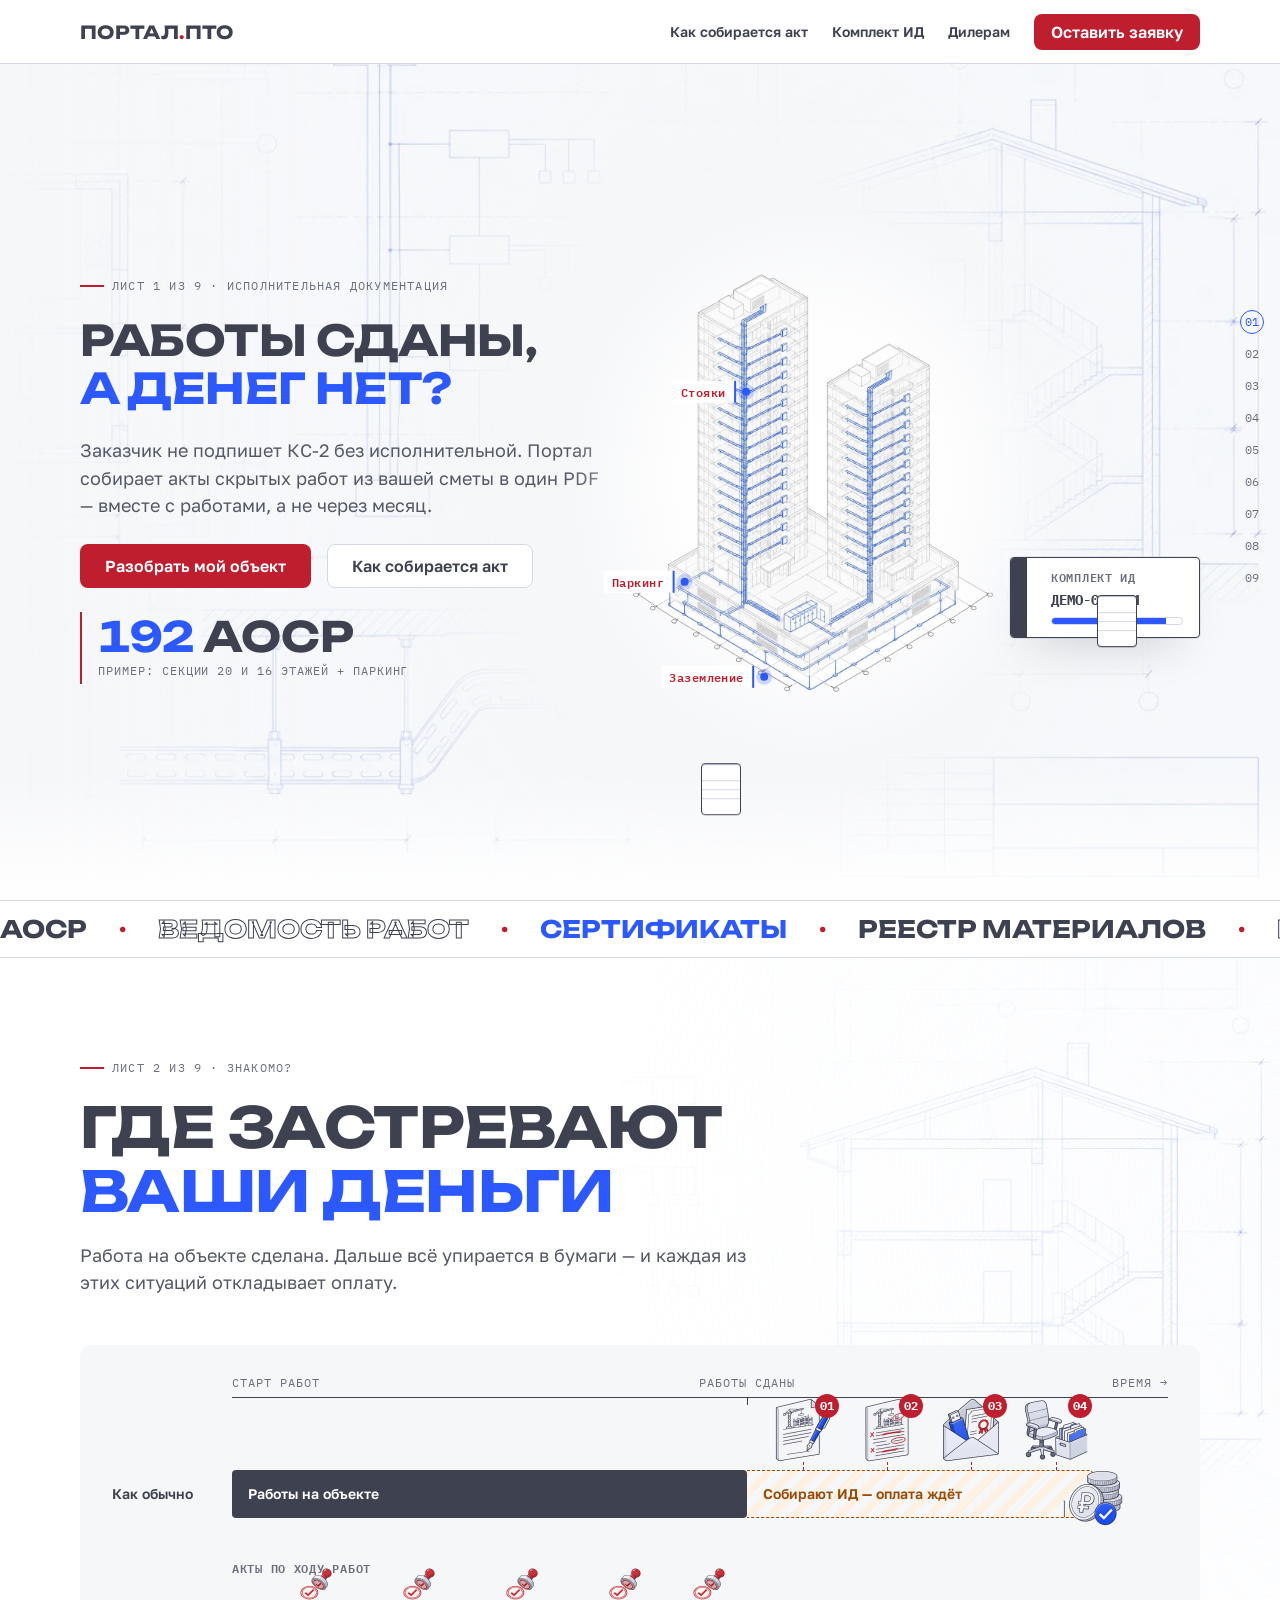
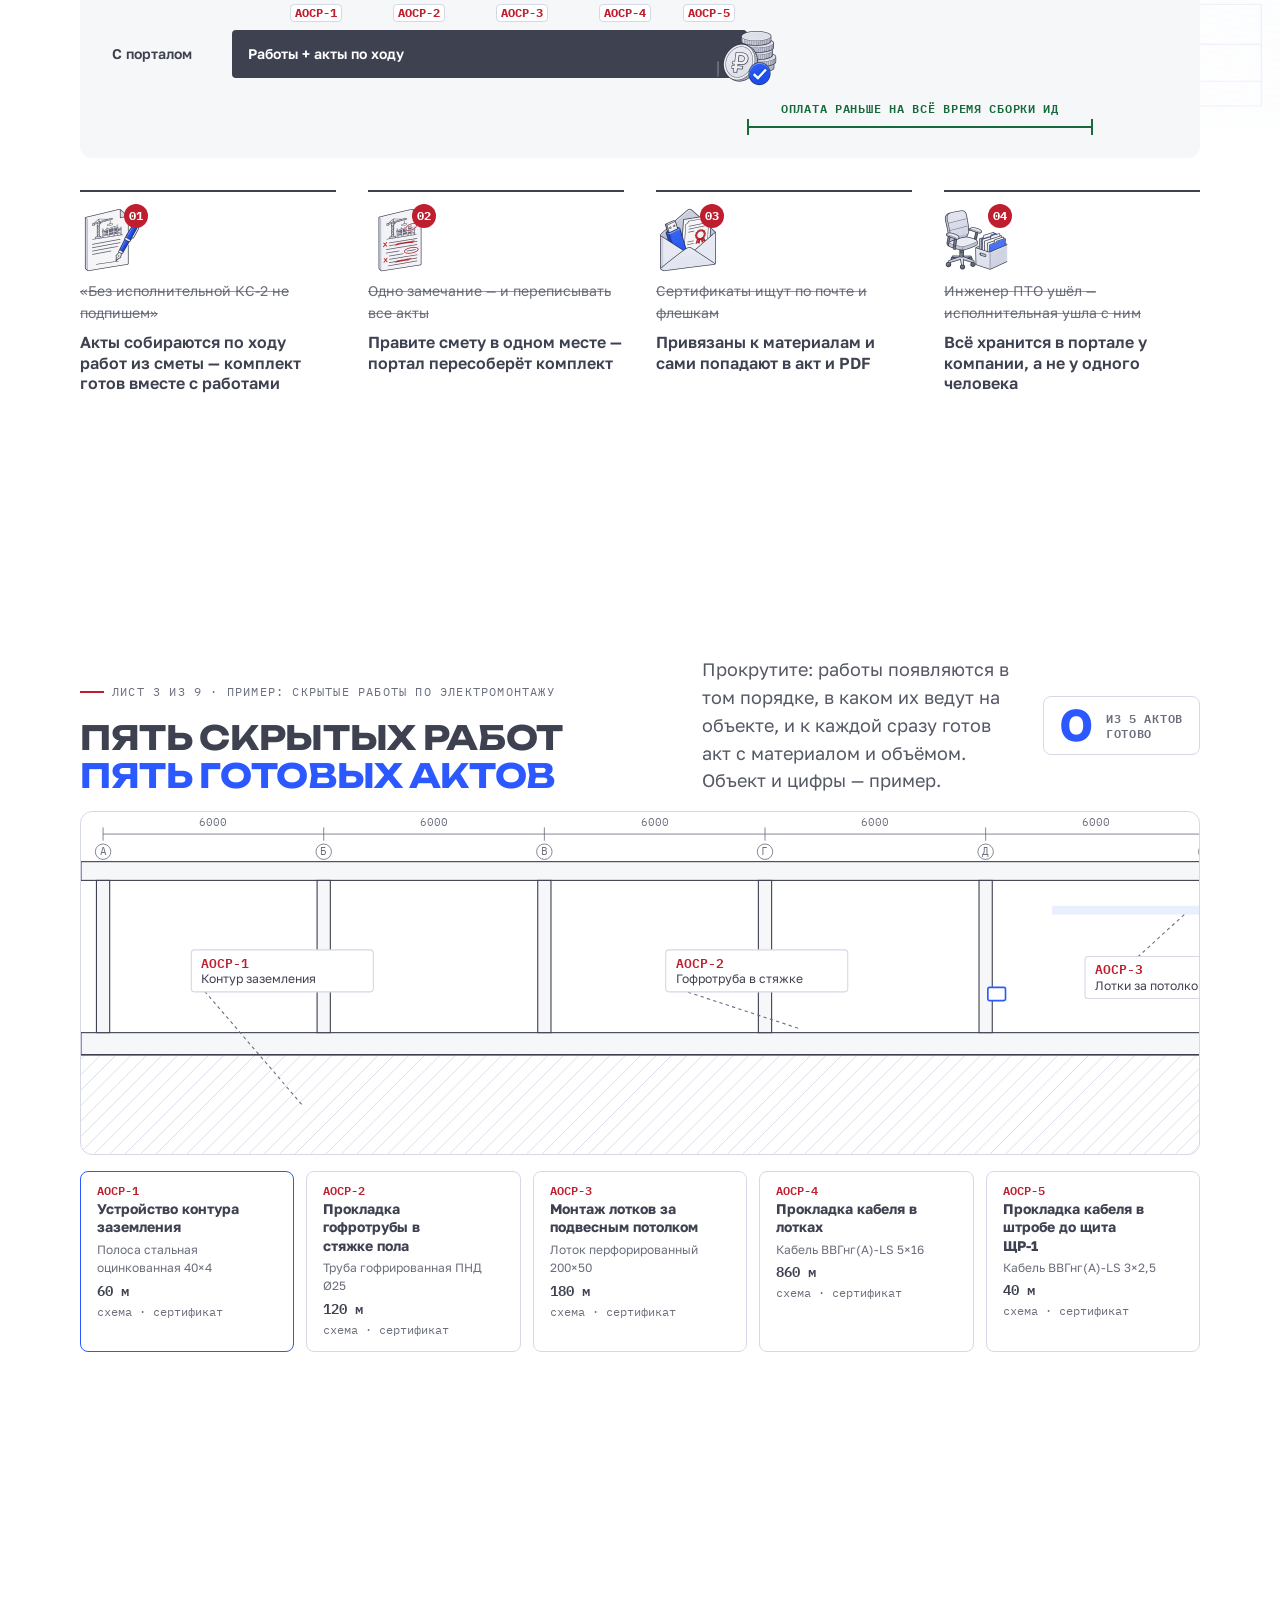
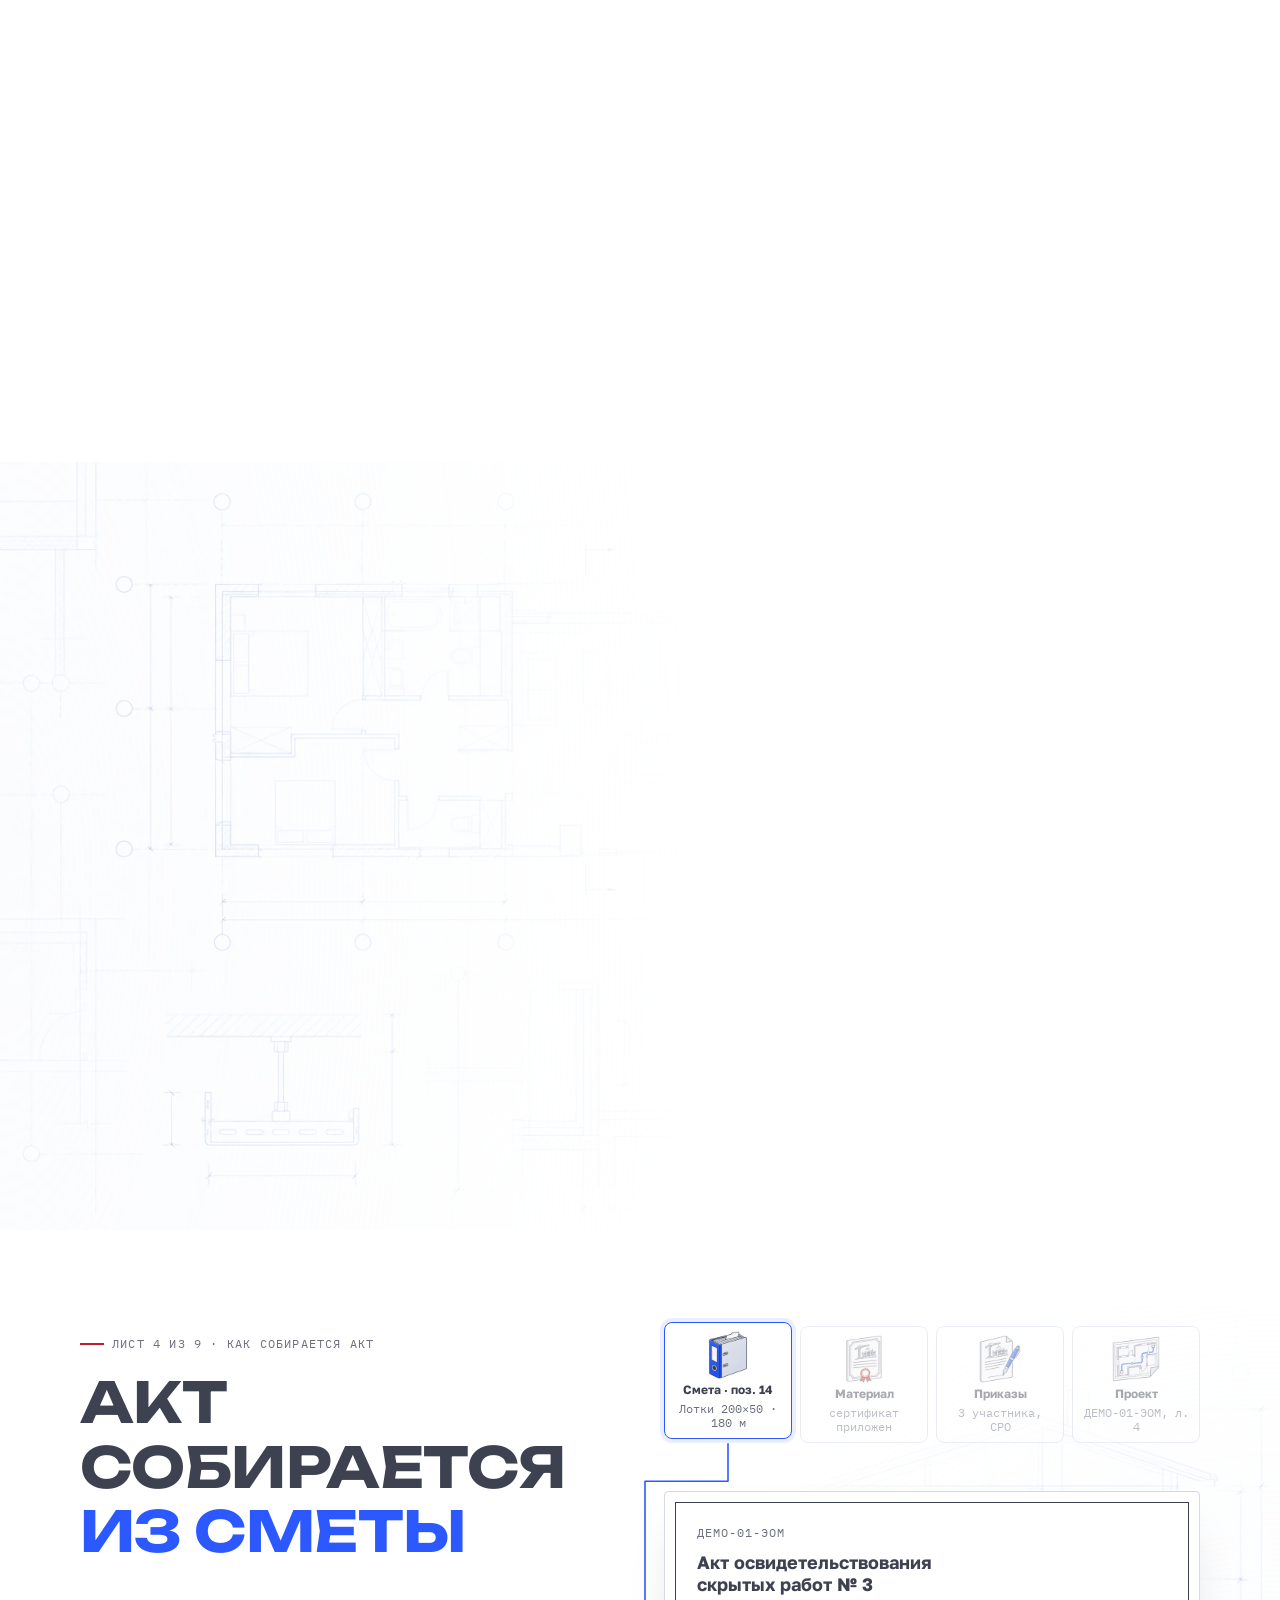
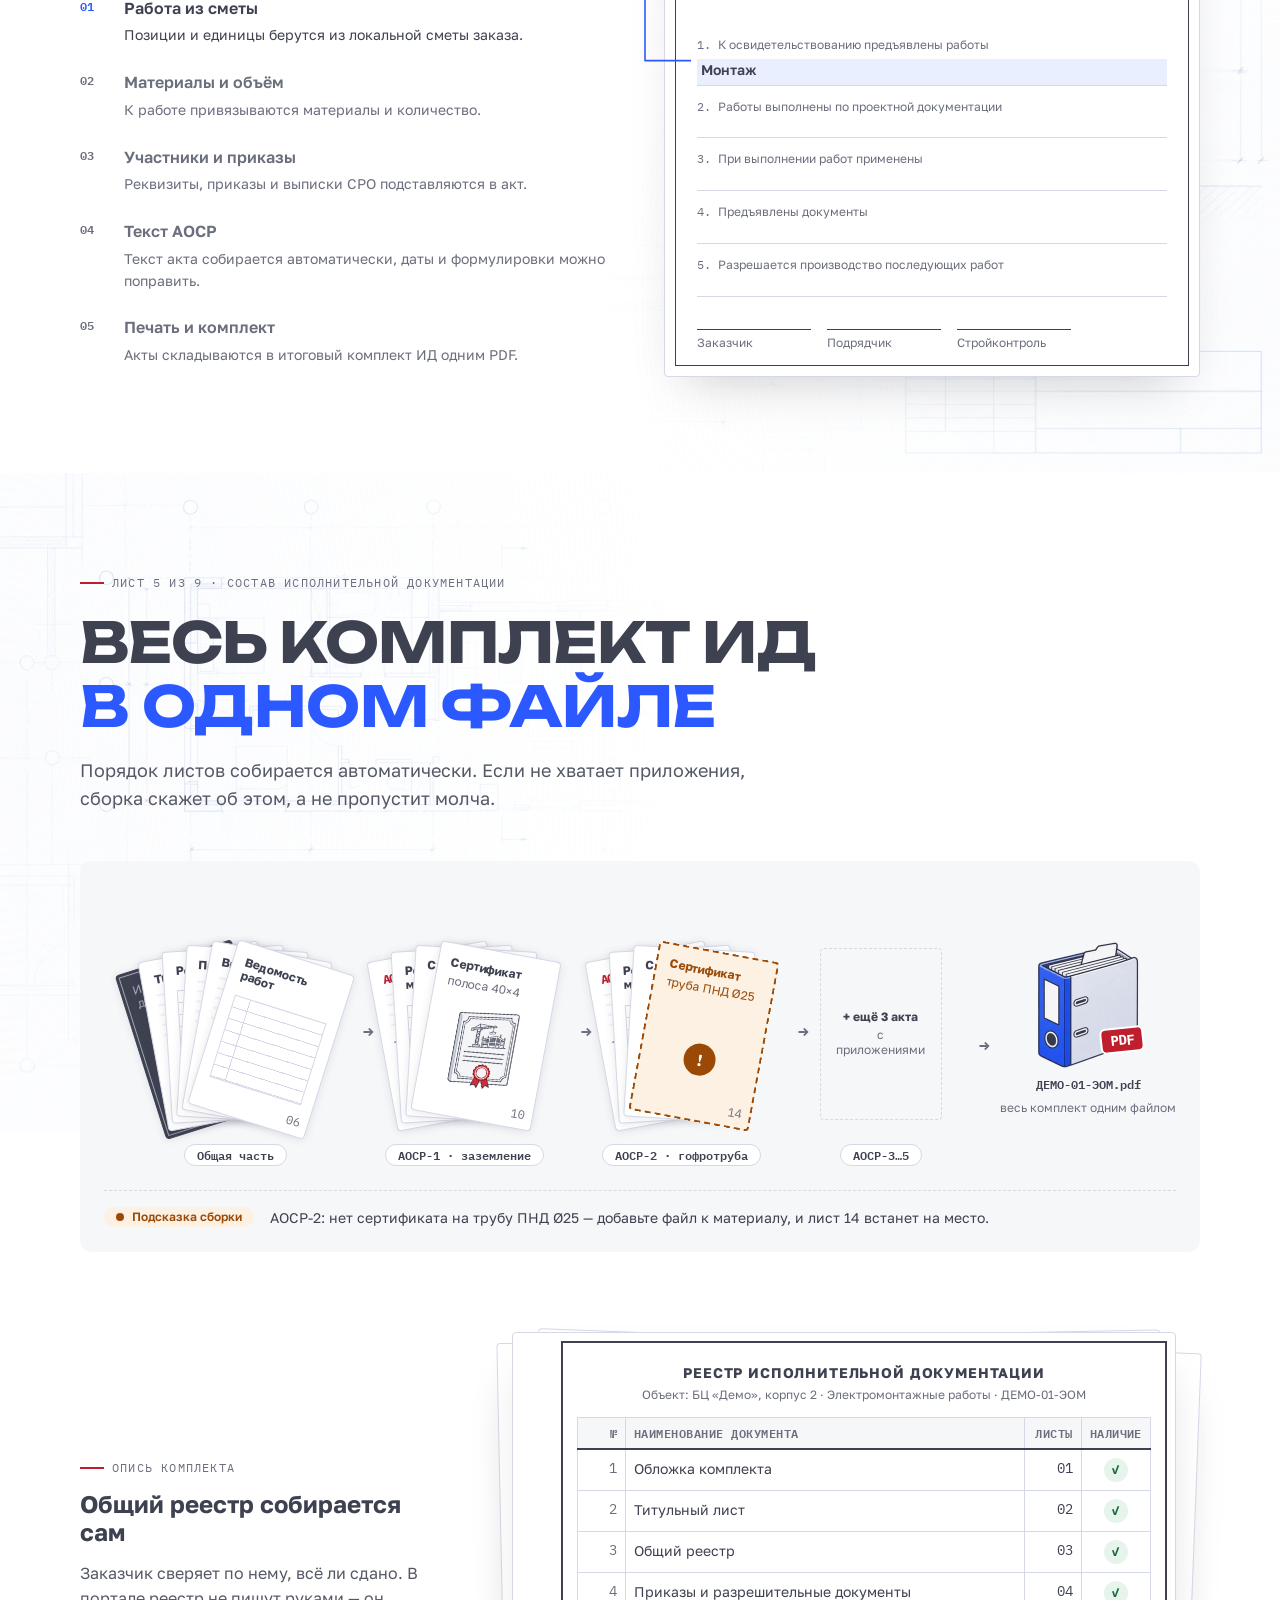
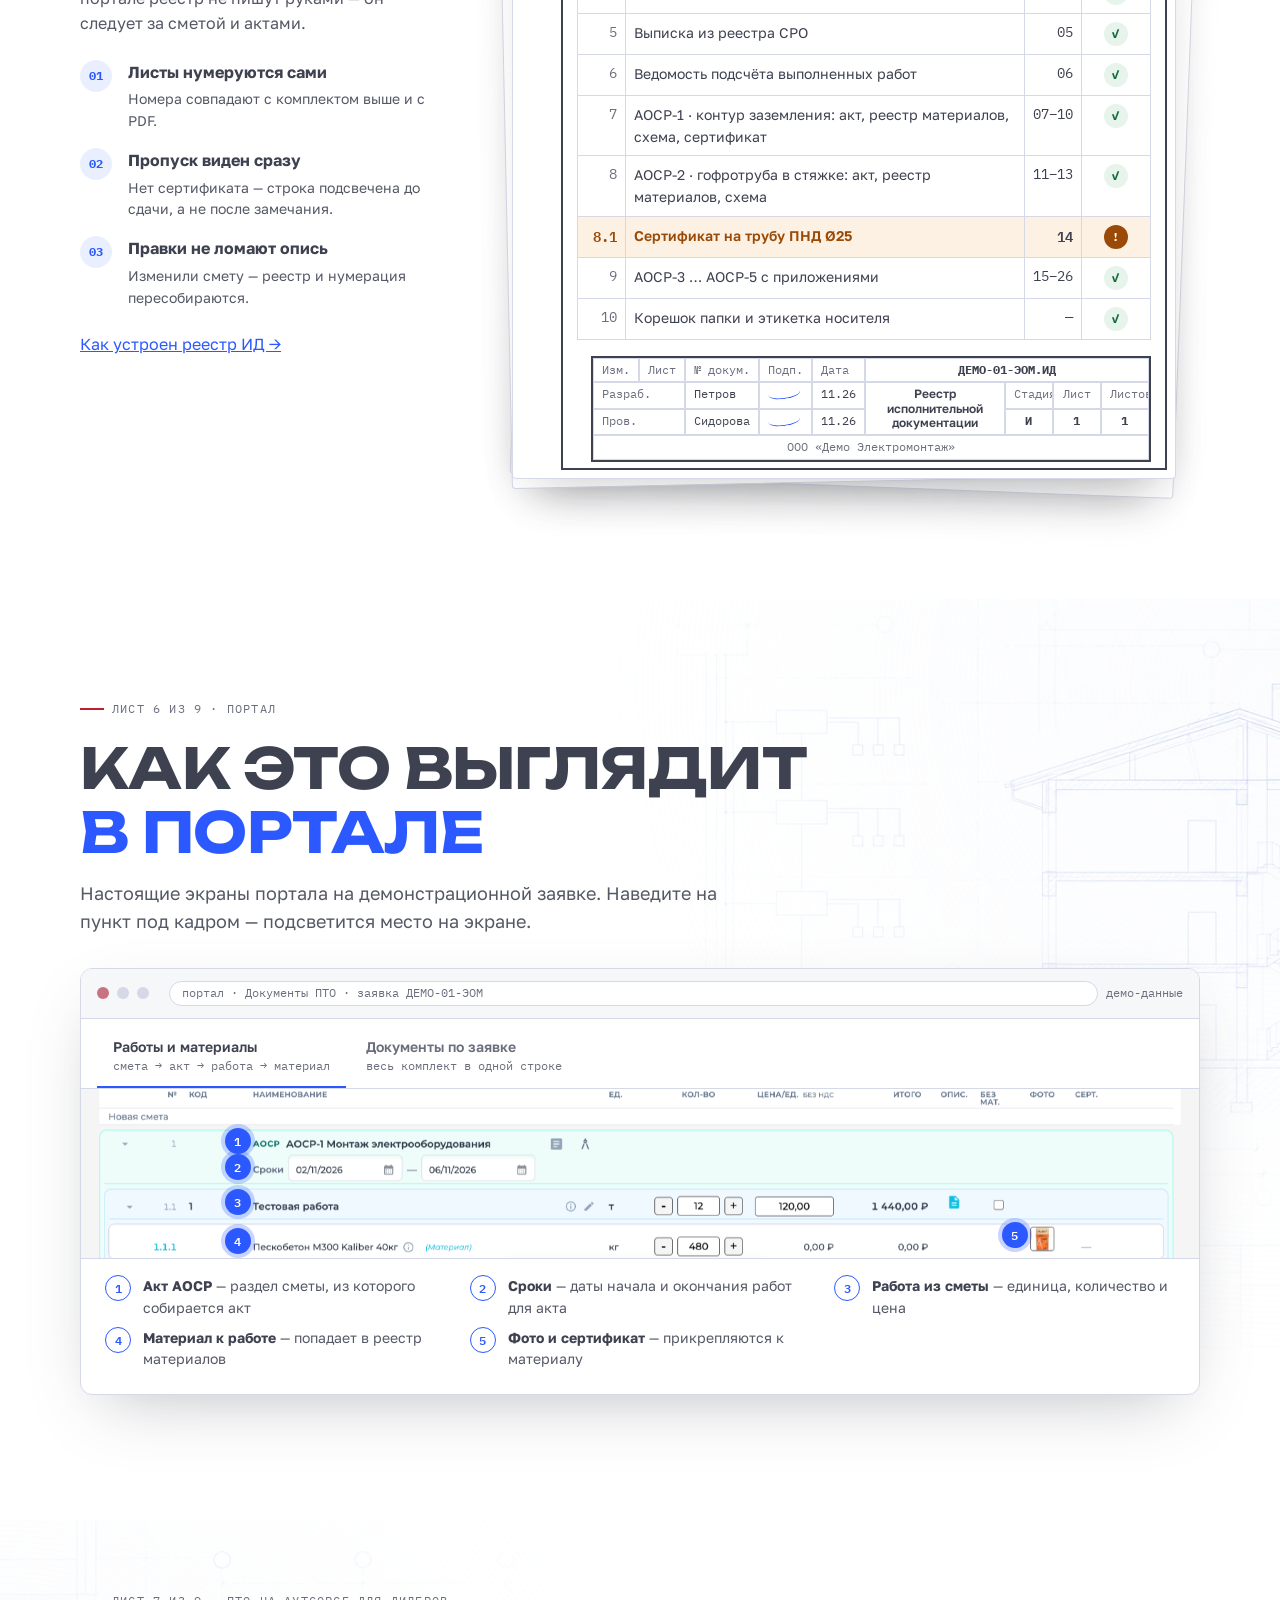
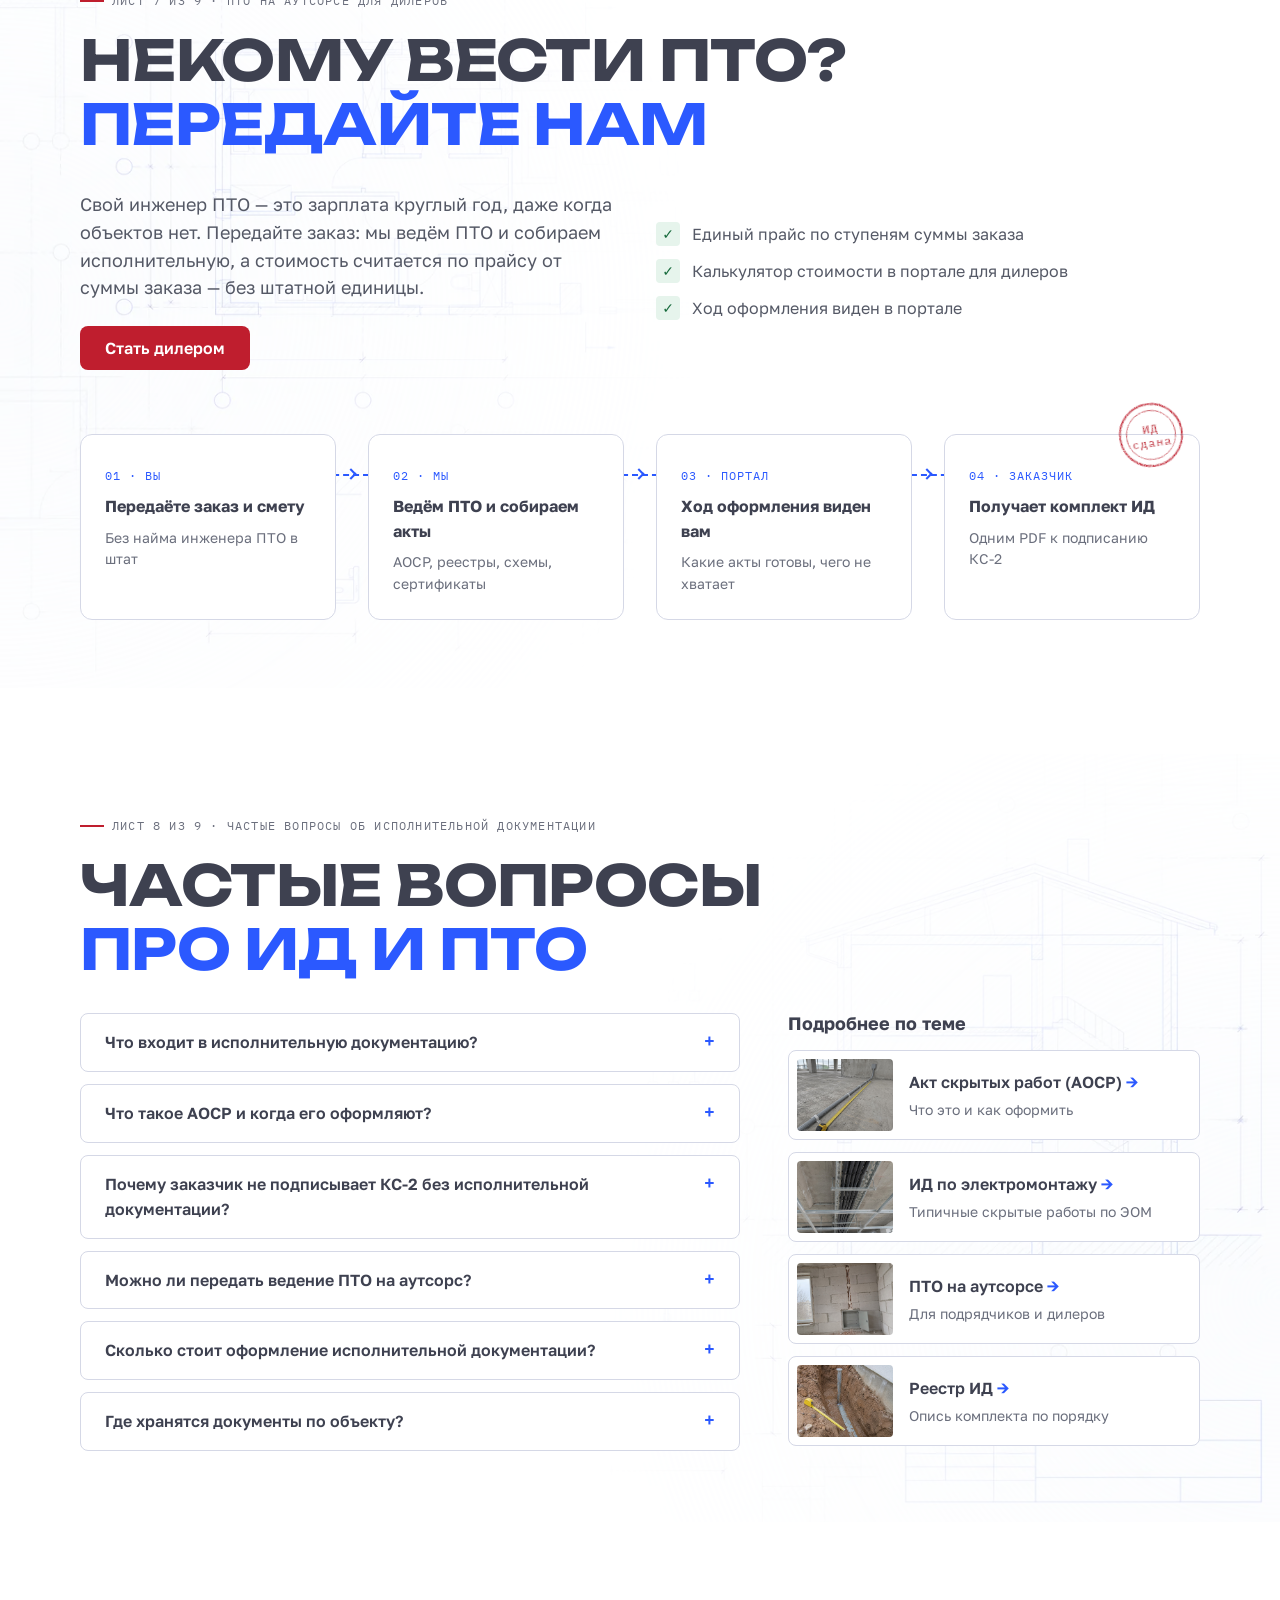
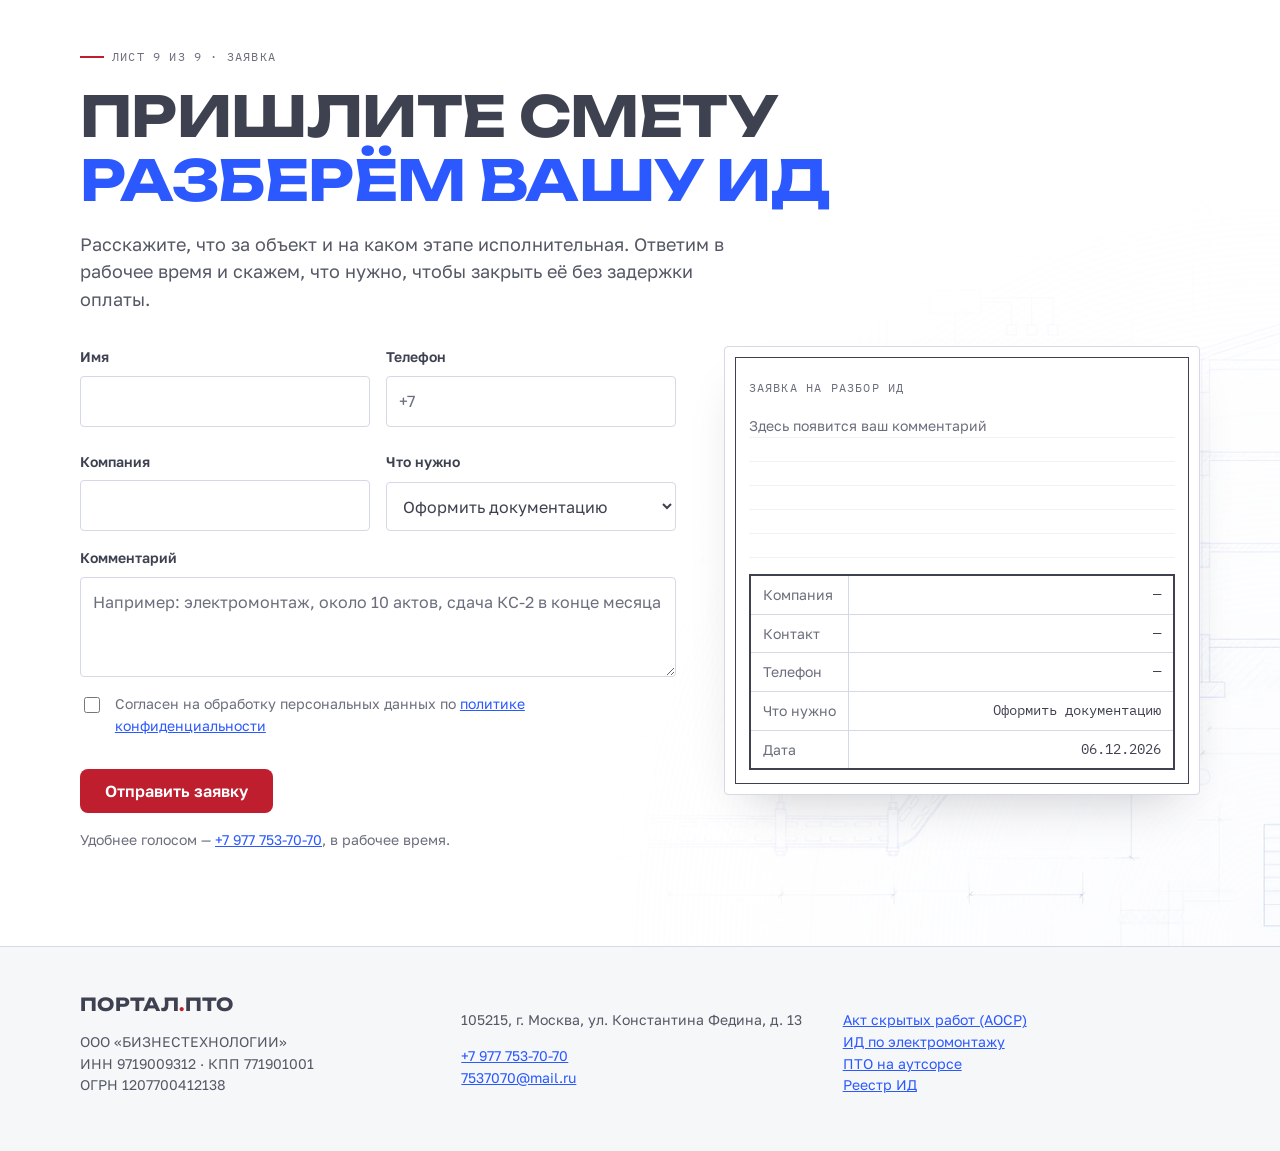
==== index.html @ 5f439f31 "Лист 2: вместо безымянных листков — метки АОСР-1…5 со штампом и подпись «акты по ходу работ» Co-Auth" ====
<!doctype html>
<html lang="ru">
<head>
<meta charset="utf-8">
<meta name="viewport" content="width=device-width, initial-scale=1">
<title>Исполнительная документация и ПТО: АОСР из сметы | Портал ПТО</title>
<meta name="description" content="Оформление исполнительной документации: акты скрытых работ (АОСР), реестры, сертификаты и ведомости собираются из сметы в один PDF. Ведём ПТО для подрядчиков и дилеров.">
<meta name="robots" content="index, follow, max-image-preview:large">
<link rel="icon" href="favicon.svg" type="image/svg+xml">
<meta name="theme-color" content="#1e2029">
<meta property="og:type" content="website">
<meta property="og:locale" content="ru_RU">
<meta property="og:title" content="Исполнительная документация из сметы — АОСР, реестры, сертификаты одним PDF">
<meta property="og:description" content="Заказчик не подпишет КС-2 без исполнительной. Портал собирает АОСР, реестры и сертификаты из сметы в один PDF. Ведём ПТО для подрядчиков и дилеров.">
<meta property="og:site_name" content="Портал ПТО">
<meta property="og:image" content="https://myznikovv.github.io/portal-pto-landing/og-image.png">
<meta property="og:url" content="https://myznikovv.github.io/portal-pto-landing/">
<link rel="canonical" href="https://myznikovv.github.io/portal-pto-landing/">
<meta name="twitter:card" content="summary_large_image">
<link rel="preconnect" href="https://fonts.googleapis.com">
<link href="https://fonts.googleapis.com/css2?family=Unbounded:wght@500;700&family=Golos+Text:wght@400;600;700&family=IBM+Plex+Mono:wght@400;600&display=swap" rel="stylesheet">
<link rel="stylesheet" href="design/tokens.css?v=95">
<link rel="stylesheet" href="design/components.css">
<link rel="stylesheet" href="site.css?v=50">
<link rel="stylesheet" href="article.css">
<link rel="stylesheet" href="visuals.css?v=96">
<script type="application/ld+json">{"@context": "https://schema.org", "@graph": [{"@type": "Organization", "@id": "https://myznikovv.github.io/portal-pto-landing/#org", "name": "ООО «БИЗНЕСТЕХНОЛОГИИ»", "alternateName": "Портал ПТО", "url": "https://myznikovv.github.io/portal-pto-landing/", "logo": "https://myznikovv.github.io/portal-pto-landing/favicon.svg", "telephone": "+7 977 753-70-70", "email": "7537070@mail.ru", "taxID": "9719009312", "address": {"@type": "PostalAddress", "streetAddress": "ул. Константина Федина, д. 13", "addressLocality": "Москва", "postalCode": "105215", "addressCountry": "RU"}}, {"@type": "WebPage", "@id": "https://myznikovv.github.io/portal-pto-landing/", "url": "https://myznikovv.github.io/portal-pto-landing/", "name": "Исполнительная документация и ПТО: АОСР из сметы", "inLanguage": "ru-RU", "about": {"@id": "https://myznikovv.github.io/portal-pto-landing/#org"}}, {"@type": "Service", "name": "Оформление исполнительной документации", "serviceType": "Исполнительная документация", "provider": {"@id": "https://myznikovv.github.io/portal-pto-landing/#org"}, "areaServed": {"@type": "Country", "name": "Россия"}, "description": "АОСР, реестры материалов, сертификаты, ведомости и исполнительные схемы собираются из сметы в один PDF-комплект."}, {"@type": "Service", "name": "Ведение ПТО на аутсорсе", "serviceType": "Услуги ПТО", "provider": {"@id": "https://myznikovv.github.io/portal-pto-landing/#org"}, "areaServed": {"@type": "Country", "name": "Россия"}, "description": "Ведём ПТО и собираем исполнительную документацию по заказу подрядчика или дилера; стоимость по прайсу от суммы заказа."}, {"@type": "FAQPage", "mainEntity": [{"@type": "Question", "name": "Что входит в исполнительную документацию?", "acceptedAnswer": {"@type": "Answer", "text": "Обложка, титульный лист и общий реестр; приказы и разрешительные документы, выписки СРО; ведомость подсчёта выполненных работ; для каждого акта — АОСР, реестр материалов, исполнительные схемы и сертификаты; корешок папки и этикетка носителя. В портале всё это собирается в один PDF."}}, {"@type": "Question", "name": "Что такое АОСР и когда его оформляют?", "acceptedAnswer": {"@type": "Answer", "text": "АОСР — акт освидетельствования скрытых работ. Его оформляют на работы, которые закрываются следующими этапами: контур заземления в грунте, трубы в стяжке пола, кабель в штробе или за подвесным потолком. Акт подписывают до того, как работу закроют. В портале текст акта собирается из сметы автоматически, даты и формулировки можно поправить."}}, {"@type": "Question", "name": "Почему заказчик не подписывает КС-2 без исполнительной документации?", "acceptedAnswer": {"@type": "Answer", "text": "Исполнительная документация подтверждает, что работы выполнены по проекту и из заявленных материалов. Пока нет актов скрытых работ, реестров и сертификатов, заказчику нечем подтвердить объём в КС-2 — поэтому приёмка и оплата откладываются."}}, {"@type": "Question", "name": "Можно ли передать ведение ПТО на аутсорс?", "acceptedAnswer": {"@type": "Answer", "text": "Да. Вы передаёте заказ, мы ведём ПТО и собираем исполнительную документацию. Это удобно подрядчикам и дилерам, которым невыгодно держать своего инженера ПТО."}}, {"@type": "Question", "name": "Сколько стоит оформление исполнительной документации?", "acceptedAnswer": {"@type": "Answer", "text": "Стоимость считается по прайсу от суммы заказа: чем больше заказ, тем ниже ставка. Пришлите смету или сумму заказа — посчитаем."}}, {"@type": "Question", "name": "Где хранятся документы по объекту?", "acceptedAnswer": {"@type": "Answer", "text": "В портале, у вашей компании: смета, акты, приказы, выписки СРО и сертификаты. Документы не пропадают, если меняется инженер ПТО, а комплект можно пересобрать после правок в смете."}}]}]}</script>
</head>
<body>
<svg class="sr-only" aria-hidden="true" focusable="false"><defs>
  <filter id="ink" x="-5%" y="-5%" width="110%" height="110%">
    <feTurbulence type="fractalNoise" baseFrequency="0.85" numOctaves="2" seed="4" result="grain"/>
    <feColorMatrix in="grain" type="matrix" values="0 0 0 0 0  0 0 0 0 0  0 0 0 0 0  0 0 0 -1.5 1.45" result="speck"/>
    <feComposite in="SourceGraphic" in2="speck" operator="in" result="inked"/>
    <feTurbulence type="fractalNoise" baseFrequency="0.035" numOctaves="2" seed="9" result="warp"/>
    <feDisplacementMap in="inked" in2="warp" scale="1.6" xChannelSelector="R" yChannelSelector="G"/>
  </filter>
</defs></svg>
<a class="skip" href="#s9">Перейти к заявке</a>
<div class="progress" id="progress"></div>
<nav class="rail" id="rail" aria-label="Листы страницы"></nav>

<div class="head" id="head"><div class="container">
  <a class="brand" href="#s1">Портал<i>.</i>ПТО</a>
  <nav class="nav" aria-label="Разделы">
    <a href="#s4">Как собирается акт</a><a href="#s5">Комплект ИД</a><a href="#s7">Дилерам</a>
    <a class="btn btn-cta" href="#s9">Оставить заявку</a>
  </nav>
</div></div>

<header class="hero" id="s1"><div class="hero-stick"><div class="container hero-grid"><div class="hero-text">
  <span class="sheet">Лист 1 из 9 · исполнительная документация</span>
  <h1><span class="sr-only">Работы сданы, а денег нет? Исполнительная документация — из вашей сметы</span>
    <span aria-hidden="true" class="display">Работы сданы,</span>
    <span aria-hidden="true" class="display is-accent" data-scramble="а денег нет?">а денег нет?</span></h1>
  <p class="lead">Заказчик не подпишет КС-2 без исполнительной. Портал собирает акты скрытых работ из вашей сметы в один PDF — вместе с работами, а не через месяц.</p>
  <div class="row"><a class="btn btn-cta" href="#s9">Разобрать мой объект</a><a class="btn btn-ghost" href="#s4">Как собирается акт</a></div>
  <div class="axo-count" aria-hidden="true"><b><span id="axo-n">192</span> АОСР</b><span class="mono">пример: секции 20 и 16 этажей + паркинг</span></div>
</div>
  <figure class="hero-shot xr" id="hero-shot">
    <div class="xr-art" id="xr-art" title="Нажмите, чтобы показать ещё раз">
      <img class="xr-base" src="assets/hero/complex.webp?v=3" alt="Аксонометрия жилого комплекса: две секции на стилобате с паркингом" width="960" height="1200" fetchpriority="high">
      <img class="xr-xray" src="assets/hero/complex-xray.webp?v=3" alt="Тот же комплекс в разрезе: скрытые электромонтажные работы — стояки, этажные щиты, лотки паркинга, ВРУ и контур заземления" width="960" height="1200">
      <div class="xr-scan" aria-hidden="true"></div>
      <span class="xr-tag" style="--x: 32%; --y: 30%"><b>Стояки</b></span>
      <span class="xr-tag" style="--x: 15%; --y: 72%"><b>Паркинг</b></span>
      <span class="xr-tag" style="--x: 37%; --y: 93%"><b>Заземление</b></span>
    </div>
    <div class="xr-side" aria-hidden="true">
      <div class="xd xd-pay"><span class="xd-form">Платёжное поручение</span><b class="xd-status">Оплачено</b></div>
      <div class="xd xd-ks2"><span class="xd-form">Форма КС-2</span><b class="xd-title">Акт о приёмке работ</b>
        <div class="xd-table"><i></i><i></i><i></i><i></i><i></i><i></i><i></i><i></i><i></i></div>
        <span class="xd-stamp">Подписан</span></div>
      <div class="xd xd-binder"><div class="xd-spine"></div><div class="xd-binder-body"><span class="xd-form">Комплект ИД</span><b class="xd-n">ДЕМО-01-ЭОМ</b><div class="xd-fill" id="xr-pile"><i></i></div></div></div>
    </div>
  </figure>
</div></div></header>

<div class="ticker" aria-hidden="true"><div class="ticker-track"><span>АОСР</span><i>·</i><span>Ведомость работ</span><i>·</i><span>Сертификаты</span><i>·</i><span>Реестр материалов</span><i>·</i><span>Исполнительные схемы</span><i>·</i><span>Приказы</span><i>·</i><span>Выписки СРО</span><i>·</i><span>Журнал работ</span><i>·</i><span>АОСР</span><i>·</i><span>Ведомость работ</span><i>·</i><span>Сертификаты</span><i>·</i><span>Реестр материалов</span><i>·</i><span>Исполнительные схемы</span><i>·</i><span>Приказы</span><i>·</i><span>Выписки СРО</span><i>·</i><span>Журнал работ</span><i>·</i></div></div>
<main>
<section class="section" id="s2"><div class="container">
  <span class="sheet">Лист 2 из 9 · знакомо?</span>
  <h2 class="head2"><span class="sr-only">Где застревают деньги за выполненные работы</span><span aria-hidden="true" class="display" data-scramble="Где застревают">Где застревают</span><span aria-hidden="true" class="display is-accent">ваши деньги</span></h2>
  <p class="lead">Работа на объекте сделана. Дальше всё упирается в бумаги — и каждая из этих ситуаций откладывает оплату.</p>
  <figure class="tl" id="lag" aria-label="Схема: обычно после работ идёт время сборки исполнительной, и оплата ждёт; с порталом акты оформляются по ходу работ, и КС-2 подписывают сразу">
    <div class="tl-axis" aria-hidden="true"><span>старт работ</span><span>работы сданы</span><span>время →</span></div>
    <div class="tl-row tl-usual">
      <span class="tl-name">Как обычно</span>
      <div class="tl-track">
        <span class="tl-bar tl-work" style="--a: 0; --b: 55; --i: 0">Работы на объекте</span>
        <span class="tl-bar tl-wait" style="--a: 55; --b: 92; --i: 1">Собирают ИД — оплата ждёт</span>
        <span class="tl-pay" style="--at: 92; --i: 2"><img src="assets/icons/payment.webp" alt="оплата" width="256" height="256"></span>
        <span class="tl-pin" style="--at: 61; --i: 3"><img src="assets/icons/ks2-unsigned.webp" alt="" width="256" height="256"><b>01</b></span>
        <span class="tl-pin" style="--at: 70; --i: 4"><img src="assets/icons/corrections.webp" alt="" width="256" height="256"><b>02</b></span>
        <span class="tl-pin" style="--at: 79; --i: 5"><img src="assets/icons/certs-mail.webp" alt="" width="256" height="256"><b>03</b></span>
        <span class="tl-pin" style="--at: 88; --i: 6"><img src="assets/icons/engineer-left.webp" alt="" width="256" height="256"><b>04</b></span>
      </div>
    </div>
    <div class="tl-row">
      <span class="tl-name">С порталом</span>
      <div class="tl-track">
        <span class="tl-bar tl-work" style="--a: 0; --b: 55; --i: 0">Работы + акты по ходу</span>
        <span class="tl-acts"><em>акты по ходу работ</em><span class="tl-act" style="--at: 9"><img src="assets/icons/stamp-ok.webp" alt="" width="256" height="256"><b>АОСР-1</b></span><span class="tl-act" style="--at: 20"><img src="assets/icons/stamp-ok.webp" alt="" width="256" height="256"><b>АОСР-2</b></span><span class="tl-act" style="--at: 31"><img src="assets/icons/stamp-ok.webp" alt="" width="256" height="256"><b>АОСР-3</b></span><span class="tl-act" style="--at: 42"><img src="assets/icons/stamp-ok.webp" alt="" width="256" height="256"><b>АОСР-4</b></span><span class="tl-act" style="--at: 51"><img src="assets/icons/stamp-ok.webp" alt="" width="256" height="256"><b>АОСР-5</b></span></span>
        <span class="tl-pay" style="--at: 55; --i: 3"><img src="assets/icons/payment.webp" alt="оплата" width="256" height="256"></span>
      </div>
    </div>
    <div class="tl-dim" aria-hidden="true" style="--a: 55; --b: 92"><b>оплата раньше на всё время сборки ИД</b></div>
  </figure>
  <ol class="fixes">
    <li><span class="fx-n"><img src="assets/icons/ks2-unsigned.webp" alt="" width="256" height="256" loading="lazy"><b>01</b></span><s>«Без исполнительной КС-2 не подпишем»</s><b>Акты собираются по ходу работ из сметы — комплект готов вместе с работами</b></li>
    <li><span class="fx-n"><img src="assets/icons/corrections.webp" alt="" width="256" height="256" loading="lazy"><b>02</b></span><s>Одно замечание — и переписывать все акты</s><b>Правите смету в одном месте — портал пересоберёт комплект</b></li>
    <li><span class="fx-n"><img src="assets/icons/certs-mail.webp" alt="" width="256" height="256" loading="lazy"><b>03</b></span><s>Сертификаты ищут по почте и флешкам</s><b>Привязаны к материалам и сами попадают в акт и PDF</b></li>
    <li><span class="fx-n"><img src="assets/icons/engineer-left.webp" alt="" width="256" height="256" loading="lazy"><b>04</b></span><s>Инженер ПТО ушёл — исполнительная ушла с ним</s><b>Всё хранится в портале у компании, а не у одного человека</b></li>
  </ol>
</div></section>

<section class="section is-paper story" id="s3"><div class="story-stick"><div class="container reel-wrap">
  <div class="reel-head">
    <div><span class="sheet">Лист 3 из 9 · пример: скрытые работы по электромонтажу</span>
    <h2 class="head2"><span class="sr-only">Пять скрытых работ — пять готовых актов</span><span aria-hidden="true" class="display" data-scramble="Пять скрытых работ">Пять скрытых работ</span><span aria-hidden="true" class="display is-accent">пять готовых актов</span></h2></div>
    <div class="reel-lead"><p class="lead">Прокрутите: работы появляются в том порядке, в каком их ведут на объекте, и к каждой сразу готов акт с материалом и объёмом. Объект и цифры — пример.</p><span class="reel-count" aria-live="polite"><b id="reel-n">5</b><span>из 5 актов<br>готово</span></span></div>
  </div>
  <div class="reel" id="reel"><svg class="cut" id="cut" viewBox="0 0 3200 620" role="img" aria-labelledby="cut-title cut-desc"><title id="cut-title">Разрез здания со скрытыми работами по электромонтажу</title><desc id="cut-desc">Пример: контур заземления, гофротруба в стяжке пола, лотки и кабель за подвесным потолком, кабель в штробе до щита ЩР-1. На каждую работу оформляется акт освидетельствования скрытых работ (АОСР).</desc>
<g class="dim">
<line x1="40" y1="40" x2="3160" y2="40"/>
<line x1="40" y1="28" x2="40" y2="52"/>
<text x="240" y="26" text-anchor="middle">6000</text>
<line x1="440" y1="28" x2="440" y2="52"/>
<text x="640" y="26" text-anchor="middle">6000</text>
<line x1="840" y1="28" x2="840" y2="52"/>
<text x="1040" y="26" text-anchor="middle">6000</text>
<line x1="1240" y1="28" x2="1240" y2="52"/>
<text x="1440" y="26" text-anchor="middle">6000</text>
<line x1="1640" y1="28" x2="1640" y2="52"/>
<text x="1840" y="26" text-anchor="middle">6000</text>
<line x1="2040" y1="28" x2="2040" y2="52"/>
<text x="2240" y="26" text-anchor="middle">6000</text>
<line x1="2440" y1="28" x2="2440" y2="52"/>
<text x="2640" y="26" text-anchor="middle">6000</text>
<line x1="2840" y1="28" x2="2840" y2="52"/>
<line x1="3160" y1="28" x2="3160" y2="52"/>
<circle cx="40" cy="72" r="14"/><text x="40" y="78" text-anchor="middle">А</text>
<circle cx="440" cy="72" r="14"/><text x="440" y="78" text-anchor="middle">Б</text>
<circle cx="840" cy="72" r="14"/><text x="840" y="78" text-anchor="middle">В</text>
<circle cx="1240" cy="72" r="14"/><text x="1240" y="78" text-anchor="middle">Г</text>
<circle cx="1640" cy="72" r="14"/><text x="1640" y="78" text-anchor="middle">Д</text>
<circle cx="2040" cy="72" r="14"/><text x="2040" y="78" text-anchor="middle">Е</text>
<circle cx="2440" cy="72" r="14"/><text x="2440" y="78" text-anchor="middle">Ж</text>
<circle cx="2840" cy="72" r="14"/><text x="2840" y="78" text-anchor="middle">З</text>
</g>
<g class="soil">
<line x1="-200" y1="620" x2="-20" y2="440"/>
<line x1="-172" y1="620" x2="8" y2="440"/>
<line x1="-144" y1="620" x2="36" y2="440"/>
<line x1="-116" y1="620" x2="64" y2="440"/>
<line x1="-88" y1="620" x2="92" y2="440"/>
<line x1="-60" y1="620" x2="120" y2="440"/>
<line x1="-32" y1="620" x2="148" y2="440"/>
<line x1="-4" y1="620" x2="176" y2="440"/>
<line x1="24" y1="620" x2="204" y2="440"/>
<line x1="52" y1="620" x2="232" y2="440"/>
<line x1="80" y1="620" x2="260" y2="440"/>
<line x1="108" y1="620" x2="288" y2="440"/>
<line x1="136" y1="620" x2="316" y2="440"/>
<line x1="164" y1="620" x2="344" y2="440"/>
<line x1="192" y1="620" x2="372" y2="440"/>
<line x1="220" y1="620" x2="400" y2="440"/>
<line x1="248" y1="620" x2="428" y2="440"/>
<line x1="276" y1="620" x2="456" y2="440"/>
<line x1="304" y1="620" x2="484" y2="440"/>
<line x1="332" y1="620" x2="512" y2="440"/>
<line x1="360" y1="620" x2="540" y2="440"/>
<line x1="388" y1="620" x2="568" y2="440"/>
<line x1="416" y1="620" x2="596" y2="440"/>
<line x1="444" y1="620" x2="624" y2="440"/>
<line x1="472" y1="620" x2="652" y2="440"/>
<line x1="500" y1="620" x2="680" y2="440"/>
<line x1="528" y1="620" x2="708" y2="440"/>
<line x1="556" y1="620" x2="736" y2="440"/>
<line x1="584" y1="620" x2="764" y2="440"/>
<line x1="612" y1="620" x2="792" y2="440"/>
<line x1="640" y1="620" x2="820" y2="440"/>
<line x1="668" y1="620" x2="848" y2="440"/>
<line x1="696" y1="620" x2="876" y2="440"/>
<line x1="724" y1="620" x2="904" y2="440"/>
<line x1="752" y1="620" x2="932" y2="440"/>
<line x1="780" y1="620" x2="960" y2="440"/>
<line x1="808" y1="620" x2="988" y2="440"/>
<line x1="836" y1="620" x2="1016" y2="440"/>
<line x1="864" y1="620" x2="1044" y2="440"/>
<line x1="892" y1="620" x2="1072" y2="440"/>
<line x1="920" y1="620" x2="1100" y2="440"/>
<line x1="948" y1="620" x2="1128" y2="440"/>
<line x1="976" y1="620" x2="1156" y2="440"/>
<line x1="1004" y1="620" x2="1184" y2="440"/>
<line x1="1032" y1="620" x2="1212" y2="440"/>
<line x1="1060" y1="620" x2="1240" y2="440"/>
<line x1="1088" y1="620" x2="1268" y2="440"/>
<line x1="1116" y1="620" x2="1296" y2="440"/>
<line x1="1144" y1="620" x2="1324" y2="440"/>
<line x1="1172" y1="620" x2="1352" y2="440"/>
<line x1="1200" y1="620" x2="1380" y2="440"/>
<line x1="1228" y1="620" x2="1408" y2="440"/>
<line x1="1256" y1="620" x2="1436" y2="440"/>
<line x1="1284" y1="620" x2="1464" y2="440"/>
<line x1="1312" y1="620" x2="1492" y2="440"/>
<line x1="1340" y1="620" x2="1520" y2="440"/>
<line x1="1368" y1="620" x2="1548" y2="440"/>
<line x1="1396" y1="620" x2="1576" y2="440"/>
<line x1="1424" y1="620" x2="1604" y2="440"/>
<line x1="1452" y1="620" x2="1632" y2="440"/>
<line x1="1480" y1="620" x2="1660" y2="440"/>
<line x1="1508" y1="620" x2="1688" y2="440"/>
<line x1="1536" y1="620" x2="1716" y2="440"/>
<line x1="1564" y1="620" x2="1744" y2="440"/>
<line x1="1592" y1="620" x2="1772" y2="440"/>
<line x1="1620" y1="620" x2="1800" y2="440"/>
<line x1="1648" y1="620" x2="1828" y2="440"/>
<line x1="1676" y1="620" x2="1856" y2="440"/>
<line x1="1704" y1="620" x2="1884" y2="440"/>
<line x1="1732" y1="620" x2="1912" y2="440"/>
<line x1="1760" y1="620" x2="1940" y2="440"/>
<line x1="1788" y1="620" x2="1968" y2="440"/>
<line x1="1816" y1="620" x2="1996" y2="440"/>
<line x1="1844" y1="620" x2="2024" y2="440"/>
<line x1="1872" y1="620" x2="2052" y2="440"/>
<line x1="1900" y1="620" x2="2080" y2="440"/>
<line x1="1928" y1="620" x2="2108" y2="440"/>
<line x1="1956" y1="620" x2="2136" y2="440"/>
<line x1="1984" y1="620" x2="2164" y2="440"/>
<line x1="2012" y1="620" x2="2192" y2="440"/>
<line x1="2040" y1="620" x2="2220" y2="440"/>
<line x1="2068" y1="620" x2="2248" y2="440"/>
<line x1="2096" y1="620" x2="2276" y2="440"/>
<line x1="2124" y1="620" x2="2304" y2="440"/>
<line x1="2152" y1="620" x2="2332" y2="440"/>
<line x1="2180" y1="620" x2="2360" y2="440"/>
<line x1="2208" y1="620" x2="2388" y2="440"/>
<line x1="2236" y1="620" x2="2416" y2="440"/>
<line x1="2264" y1="620" x2="2444" y2="440"/>
<line x1="2292" y1="620" x2="2472" y2="440"/>
<line x1="2320" y1="620" x2="2500" y2="440"/>
<line x1="2348" y1="620" x2="2528" y2="440"/>
<line x1="2376" y1="620" x2="2556" y2="440"/>
<line x1="2404" y1="620" x2="2584" y2="440"/>
<line x1="2432" y1="620" x2="2612" y2="440"/>
<line x1="2460" y1="620" x2="2640" y2="440"/>
<line x1="2488" y1="620" x2="2668" y2="440"/>
<line x1="2516" y1="620" x2="2696" y2="440"/>
<line x1="2544" y1="620" x2="2724" y2="440"/>
<line x1="2572" y1="620" x2="2752" y2="440"/>
<line x1="2600" y1="620" x2="2780" y2="440"/>
<line x1="2628" y1="620" x2="2808" y2="440"/>
<line x1="2656" y1="620" x2="2836" y2="440"/>
<line x1="2684" y1="620" x2="2864" y2="440"/>
<line x1="2712" y1="620" x2="2892" y2="440"/>
<line x1="2740" y1="620" x2="2920" y2="440"/>
<line x1="2768" y1="620" x2="2948" y2="440"/>
<line x1="2796" y1="620" x2="2976" y2="440"/>
<line x1="2824" y1="620" x2="3004" y2="440"/>
<line x1="2852" y1="620" x2="3032" y2="440"/>
<line x1="2880" y1="620" x2="3060" y2="440"/>
<line x1="2908" y1="620" x2="3088" y2="440"/>
<line x1="2936" y1="620" x2="3116" y2="440"/>
<line x1="2964" y1="620" x2="3144" y2="440"/>
<line x1="2992" y1="620" x2="3172" y2="440"/>
<line x1="3020" y1="620" x2="3200" y2="440"/>
<line x1="3048" y1="620" x2="3228" y2="440"/>
<line x1="3076" y1="620" x2="3256" y2="440"/>
<line x1="3104" y1="620" x2="3284" y2="440"/>
<line x1="3132" y1="620" x2="3312" y2="440"/>
<line x1="3160" y1="620" x2="3340" y2="440"/>
<line x1="3188" y1="620" x2="3368" y2="440"/>
</g>
<rect class="soil-mask" x="0" y="440" width="3200" height="180"/>
<rect class="slab" x="0" y="90" width="3200" height="34"/>
<rect class="slab" x="0" y="400" width="3200" height="40"/>
<line class="ground" x1="0" y1="440" x2="3200" y2="440"/>
<rect class="col" x="28" y="124" width="24" height="276"/>
<rect class="col" x="428" y="124" width="24" height="276"/>
<rect class="col" x="828" y="124" width="24" height="276"/>
<rect class="col" x="1228" y="124" width="24" height="276"/>
<rect class="col" x="1628" y="124" width="24" height="276"/>
<rect class="col" x="2028" y="124" width="24" height="276"/>
<rect class="col" x="2828" y="124" width="24" height="276"/>
<rect class="wall" x="2610" y="124" width="48" height="276"/>
<g class="panel"><rect x="2720" y="250" width="120" height="150"/><line x1="2780" y1="258" x2="2780" y2="392"/><text x="2780" y="236" text-anchor="middle">ЩР-1</text></g>
<g class="w" data-w="0">
<path class="draw strip" pathLength="1" d="M140 530 H880 V440"/>
<line class="draw strip" pathLength="1" x1="180" y1="530" x2="180" y2="600"/>
<line class="draw strip" pathLength="1" x1="420" y1="530" x2="420" y2="600"/>
<line class="draw strip" pathLength="1" x1="660" y1="530" x2="660" y2="600"/>
<g class="tag"><line class="leader" x1="400" y1="530" x2="220" y2="320"/><rect x="200" y="250" width="330" height="76" rx="6"/><text class="t-num" x="218" y="282">АОСР-1</text><text class="t-name" x="218" y="310">Контур заземления</text></g>
</g>
<g class="w" data-w="1">
<path class="draw pipe" pathLength="1" d="M960 392 H1660 V340"/>
<rect class="fillin socket" x="1644" y="318" width="32" height="24" rx="3"/>
<g class="tag"><line class="leader" x1="1300" y1="392" x2="1080" y2="320"/><rect x="1060" y="250" width="330" height="76" rx="6"/><text class="t-num" x="1078" y="282">АОСР-2</text><text class="t-name" x="1078" y="310">Гофротруба в стяжке</text></g>
</g>
<g class="w" data-w="2">
<line class="draw rod" pathLength="1" x1="1800" y1="124" x2="1800" y2="170"/>
<line class="draw rod" pathLength="1" x1="1920" y1="124" x2="1920" y2="170"/>
<line class="draw rod" pathLength="1" x1="2040" y1="124" x2="2040" y2="170"/>
<line class="draw rod" pathLength="1" x1="2160" y1="124" x2="2160" y2="170"/>
<line class="draw rod" pathLength="1" x1="2280" y1="124" x2="2280" y2="170"/>
<line class="draw rod" pathLength="1" x1="2400" y1="124" x2="2400" y2="170"/>
<line class="draw rod" pathLength="1" x1="2520" y1="124" x2="2520" y2="170"/>
<rect class="fillin trayfill" x="1760" y="170" width="850" height="16"/>
<path class="draw tray" pathLength="1" d="M1760 166 V186 H2610 V166"/>
<line class="fillin ceil" x1="1750" y1="232" x2="1772" y2="232"/>
<line class="fillin ceil" x1="1790" y1="232" x2="1812" y2="232"/>
<line class="fillin ceil" x1="1830" y1="232" x2="1852" y2="232"/>
<line class="fillin ceil" x1="1870" y1="232" x2="1892" y2="232"/>
<line class="fillin ceil" x1="1910" y1="232" x2="1932" y2="232"/>
<line class="fillin ceil" x1="1950" y1="232" x2="1972" y2="232"/>
<line class="fillin ceil" x1="1990" y1="232" x2="2012" y2="232"/>
<line class="fillin ceil" x1="2030" y1="232" x2="2052" y2="232"/>
<line class="fillin ceil" x1="2070" y1="232" x2="2092" y2="232"/>
<line class="fillin ceil" x1="2110" y1="232" x2="2132" y2="232"/>
<line class="fillin ceil" x1="2150" y1="232" x2="2172" y2="232"/>
<line class="fillin ceil" x1="2190" y1="232" x2="2212" y2="232"/>
<line class="fillin ceil" x1="2230" y1="232" x2="2252" y2="232"/>
<line class="fillin ceil" x1="2270" y1="232" x2="2292" y2="232"/>
<line class="fillin ceil" x1="2310" y1="232" x2="2332" y2="232"/>
<line class="fillin ceil" x1="2350" y1="232" x2="2372" y2="232"/>
<line class="fillin ceil" x1="2390" y1="232" x2="2412" y2="232"/>
<line class="fillin ceil" x1="2430" y1="232" x2="2452" y2="232"/>
<line class="fillin ceil" x1="2470" y1="232" x2="2492" y2="232"/>
<line class="fillin ceil" x1="2510" y1="232" x2="2532" y2="232"/>
<line class="fillin ceil" x1="2550" y1="232" x2="2572" y2="232"/>
<line class="fillin ceil" x1="2590" y1="232" x2="2612" y2="232"/>
<g class="tag"><line class="leader" x1="2000" y1="186" x2="1840" y2="332"/><rect x="1820" y="262" width="330" height="76" rx="6"/><text class="t-num" x="1838" y="294">АОСР-3</text><text class="t-name" x="1838" y="322">Лотки за потолком</text></g>
</g>
<g class="w" data-w="3">
<path class="draw cable" pathLength="1" d="M1780 178 H2634"/>
<g class="tag"><line class="leader" x1="2400" y1="178" x2="2220" y2="332"/><rect x="2200" y="262" width="330" height="76" rx="6"/><text class="t-num" x="2218" y="294">АОСР-4</text><text class="t-name" x="2218" y="322">Кабель в лотках</text></g>
</g>
<g class="w" data-w="4">
<path class="draw cable" pathLength="1" d="M2634 178 V330 H2720"/>
<g class="tag"><line class="leader" x1="2640" y1="300" x2="2880" y2="246"/><rect x="2860" y="176" width="330" height="76" rx="6"/><text class="t-num" x="2878" y="208">АОСР-5</text><text class="t-name" x="2878" y="236">Кабель в штробе к щиту</text></g>
</g>
</svg></div>
  <ol class="acts" id="acts"><li class="act"><span class="act-num">АОСР-1</span><b>Устройство контура заземления</b><span>Полоса стальная оцинкованная 40×4</span><span class="act-vol">60 м</span><span class="act-docs">схема · сертификат</span></li><li class="act"><span class="act-num">АОСР-2</span><b>Прокладка гофротрубы в стяжке пола</b><span>Труба гофрированная ПНД Ø25</span><span class="act-vol">120 м</span><span class="act-docs">схема · сертификат</span></li><li class="act"><span class="act-num">АОСР-3</span><b>Монтаж лотков за подвесным потолком</b><span>Лоток перфорированный 200×50</span><span class="act-vol">180 м</span><span class="act-docs">схема · сертификат</span></li><li class="act"><span class="act-num">АОСР-4</span><b>Прокладка кабеля в лотках</b><span>Кабель ВВГнг(А)-LS 5×16</span><span class="act-vol">860 м</span><span class="act-docs">схема · сертификат</span></li><li class="act"><span class="act-num">АОСР-5</span><b>Прокладка кабеля в штробе до щита ЩР-1</b><span>Кабель ВВГнг(А)-LS 3×2,5</span><span class="act-vol">40 м</span><span class="act-docs">схема · сертификат</span></li></ol>
</div></div></section>

<section class="section" id="s4"><div class="container story-grid">
  <div>
    <span class="sheet">Лист 4 из 9 · как собирается акт</span>
    <h2 class="head2"><span class="sr-only">Акт собирается из сметы</span><span aria-hidden="true" class="display" data-scramble="Акт собирается">Акт собирается</span><span aria-hidden="true" class="display is-accent">из сметы</span></h2>
    <ol class="steps asm-steps" id="asm-steps">
      <li><button type="button" class="asm-step"><b>Работа из сметы</b><span>Позиции и единицы берутся из локальной сметы заказа.</span></button></li>
      <li><button type="button" class="asm-step"><b>Материалы и объём</b><span>К работе привязываются материалы и количество.</span></button></li>
      <li><button type="button" class="asm-step"><b>Участники и приказы</b><span>Реквизиты, приказы и выписки СРО подставляются в акт.</span></button></li>
      <li><button type="button" class="asm-step"><b>Текст АОСР</b><span>Текст акта собирается автоматически, даты и формулировки можно поправить.</span></button></li>
      <li><button type="button" class="asm-step"><b>Печать и комплект</b><span>Акты складываются в итоговый комплект ИД одним PDF.</span></button></li>
    </ol>
  </div>
  <div class="build" aria-label="Пример: строка сметы превращается в акт скрытых работ (данные демонстрационные)">
    <div class="asm-src" aria-hidden="true">
      <span class="src" data-src="1" data-to="f1"><img src="assets/icons/binder.webp" alt="" width="256" height="256"><b>Смета · поз. 14</b><em>Лотки 200×50 · 180 м</em></span>
      <span class="src" data-src="2" data-to="f3"><img src="assets/icons/certificate.webp" alt="" width="256" height="256"><b>Материал</b><em>сертификат приложен</em></span>
      <span class="src" data-src="3" data-to="sign"><img src="assets/icons/ks2-unsigned.webp" alt="" width="256" height="256"><b>Приказы</b><em>3 участника, СРО</em></span>
      <span class="src" data-src="4" data-to="f2"><img src="assets/icons/scheme.webp" alt="" width="256" height="256"><b>Проект</b><em>ДЕМО-01-ЭОМ, л. 4</em></span>
    </div>
    <svg class="asm-wires" id="asm-wires" aria-hidden="true" focusable="false"></svg>
    <article class="aosr" id="asm-doc">
      <header class="aosr-head"><span class="mono">ДЕМО-01-ЭОМ</span><b>Акт освидетельствования скрытых работ № 3</b></header>
      <ol class="aosr-fields">
        <li id="f1" style="--i: 0"><span>К освидетельствованию предъявлены работы</span><b>Монтаж лотков перфорированных за подвесным потолком, 180 м</b></li>
        <li id="f2" style="--i: 1"><span>Работы выполнены по проектной документации</span><b>ДЕМО-01-ЭОМ, лист 4</b></li>
        <li id="f3" style="--i: 2"><span>При выполнении работ применены</span><b>Лоток перфорированный 200×50 — сертификат</b></li>
        <li id="f4" style="--i: 3"><span>Предъявлены документы</span><b>Исполнительная схема, фото</b></li>
        <li id="f5" style="--i: 4"><span>Разрешается производство последующих работ</span><b>Прокладка кабеля в лотках</b></li>
      </ol>
      <footer class="aosr-sign" id="sign"><span><img class="sig" src="assets/icons/sign-1.webp" alt="" width="480" height="112" loading="lazy">Заказчик</span><span><img class="sig" src="assets/icons/sign-2.webp" alt="" width="480" height="180" loading="lazy">Подрядчик</span><span><img class="sig" src="assets/icons/sign-3.webp" alt="" width="480" height="102" loading="lazy">Стройконтроль</span></footer>
      <figure class="clip"><img src="assets/photo/lotki.jpg" alt="Фото скрытой работы: перфорированные лотки на шпильках над каркасом подвесного потолка (пример)" width="1100" height="829" loading="lazy"></figure>
      <div class="stamp stamp-svg" id="asm-stamp" role="img" aria-label="Печать: АОСР № 3, принято">
        <svg viewBox="0 0 120 120" aria-hidden="true" focusable="false">
          <defs><path id="st-arc" d="M60,60 m-42.5,0 a42.5,42.5 0 1,1 85,0 a42.5,42.5 0 1,1 -85,0"/></defs>
          <circle cx="60" cy="60" r="57" class="st-ring st-thick"/><circle cx="60" cy="60" r="53" class="st-ring"/><circle cx="60" cy="60" r="34.5" class="st-ring"/>
          <text class="st-arc-t" font-size="9.5"><textPath href="#st-arc" startOffset="0" textLength="262">ИСПОЛНИТЕЛЬНАЯ ДОКУМЕНТАЦИЯ ★ ДЕМО-01-ЭОМ ★</textPath></text>
          <text x="60" y="56" class="st-main" text-anchor="middle" font-size="14.5">АОСР</text>
          <text x="60" y="73" class="st-main" text-anchor="middle" font-size="14.5">№3</text>
          <path d="M40 79 H80" class="st-line"/><text x="60" y="87.5" class="st-small" text-anchor="middle" font-size="6.5">ПРИНЯТО</text>
        </svg>
      </div>
    </article>
  </div>
</div></section>

<section class="section" id="s5"><div class="container">
  <span class="sheet">Лист 5 из 9 · состав исполнительной документации</span>
  <h2 class="head2"><span class="sr-only">Весь комплект ИД в одном файле</span><span aria-hidden="true" class="display" data-scramble="Весь комплект ИД">Весь комплект ИД</span><span aria-hidden="true" class="display is-accent">в одном файле</span></h2>
  <p class="lead">Порядок листов собирается автоматически. Если не хватает приложения, сборка скажет об этом, а не пропустит молча.</p>
  <figure class="deck-wrap" id="kit" aria-label="Пример комплекта ИД: общая часть, затем по каждому акту — АОСР, реестр материалов, схема и сертификат; у АОСР-2 не хватает сертификата, сборка подсказывает это">
    <div class="deck-scroll"><ol class="deck">
      <li class="hand" style="--g:0"><span class="hand-tab">Общая часть</span><ol class="hand-cards"><li class="pg pg-cover" style="--i:0; --k:6"><em>Исполнительная документация</em><b>ДЕМО-01-ЭОМ</b><em>Том 1</em><u>01</u></li><li class="pg pg-text" style="--i:1; --k:6"><b>Титульный лист</b><i></i><i></i><i></i><i></i><i></i><u>02</u></li><li class="pg pg-table" style="--i:2; --k:6"><b>Реестр ИД</b><span class="pg-grid"></span><u>03</u></li><li class="pg pg-text" style="--i:3; --k:6"><b>Приказы</b><i></i><i></i><i></i><i></i><i></i><u>04</u></li><li class="pg pg-text" style="--i:4; --k:6"><b>Выписка СРО</b><i></i><i></i><i></i><i></i><i></i><u>05</u></li><li class="pg pg-table" style="--i:5; --k:6"><b>Ведомость работ</b><span class="pg-grid"></span><u>06</u></li></ol></li>
      <li class="hand" style="--g:1"><span class="hand-tab">АОСР-1 · заземление</span><ol class="hand-cards"><li class="pg pg-act" style="--i:0; --k:4"><b>АОСР-1</b><i></i><i></i><i></i><i></i><span class="pg-sign"></span><img class="pg-seal" src="assets/icons/stamp-ok.webp" alt="" width="256" height="256" loading="lazy"><u>07</u></li><li class="pg pg-table" style="--i:1; --k:4"><b>Реестр материалов</b><span class="pg-grid"></span><u>08</u></li><li class="pg pg-scheme" style="--i:2; --k:4"><b>Схема</b><img class="pg-pic" src="assets/icons/scheme.webp" alt="" width="256" height="256" loading="lazy"><u>09</u></li><li class="pg pg-cert" style="--i:3; --k:4"><b>Сертификат</b><em>полоса 40×4</em><img class="pg-pic" src="assets/icons/certificate.webp" alt="" width="256" height="256" loading="lazy"><u>10</u></li></ol></li>
      <li class="hand" style="--g:2"><span class="hand-tab">АОСР-2 · гофротруба</span><ol class="hand-cards"><li class="pg pg-act" style="--i:0; --k:4"><b>АОСР-2</b><i></i><i></i><i></i><i></i><span class="pg-sign"></span><img class="pg-seal" src="assets/icons/stamp-ok.webp" alt="" width="256" height="256" loading="lazy"><u>11</u></li><li class="pg pg-table" style="--i:1; --k:4"><b>Реестр материалов</b><span class="pg-grid"></span><u>12</u></li><li class="pg pg-scheme" style="--i:2; --k:4"><b>Схема</b><img class="pg-pic" src="assets/icons/scheme.webp" alt="" width="256" height="256" loading="lazy"><u>13</u></li><li class="pg pg-missing" style="--i:3; --k:4"><b>Сертификат</b><em>труба ПНД Ø25</em><span class="pg-warn">!</span><u>14</u></li></ol></li>
      <li class="hand" style="--g:3"><span class="hand-tab">АОСР-3…5</span><ol class="hand-cards"><li class="pg pg-more" style="--i:0; --k:1"><b>+ ещё 3 акта</b><em>с приложениями</em></li></ol></li>
      <li class="pg-pdf" style="--g:4"><span class="pdf-file"><img src="assets/icons/binder.webp" alt="" width="256" height="256" loading="lazy"><b>PDF</b></span><span class="pdf-name">ДЕМО-01-ЭОМ.pdf</span><span class="pdf-sub">весь комплект одним файлом</span></li>
    </ol></div>
    <figcaption class="deck-note"><span class="badge badge-warn">Подсказка сборки</span><span>АОСР-2: нет сертификата на трубу ПНД Ø25 — добавьте файл к материалу, и лист 14 встанет на место.</span></figcaption>
  </figure>
  <div class="registry reveal" id="registry">
    <div class="reg-side">
      <span class="sheet">Опись комплекта</span>
      <h3>Общий реестр собирается сам</h3>
      <p>Заказчик сверяет по нему, всё ли сдано. В портале реестр не пишут руками — он следует за сметой и актами.</p>
      <ol class="reg-points">
        <li><b>Листы нумеруются сами</b><span>Номера совпадают с комплектом выше и с PDF.</span></li>
        <li><b>Пропуск виден сразу</b><span>Нет сертификата — строка подсвечена до сдачи, а не после замечания.</span></li>
        <li><b>Правки не ломают опись</b><span>Изменили смету — реестр и нумерация пересобираются.</span></li>
      </ol>
      <a class="btn-link" href="reestr-ispolnitelnoy-dokumentacii/">Как устроен реестр ИД →</a>
    </div>
    <div class="reg-paper">
      <div class="reg-sheet" role="img" aria-label="Пример общего реестра исполнительной документации ДЕМО-01-ЭОМ: 10 разделов, у АОСР-2 нет сертификата">
        <header class="reg-head"><b>Реестр исполнительной документации</b><span>Объект: БЦ «Демо», корпус 2 · Электромонтажные работы · ДЕМО-01-ЭОМ</span></header>
        <table class="reg-table">
          <thead><tr><th class="num">№</th><th>Наименование документа</th><th class="num">Листы</th><th class="st">Наличие</th></tr></thead>
          <tbody><tr class="" style="--r: 0"><td class="num">1</td><td>Обложка комплекта</td><td class="num">01</td><td class="st"><i class="st-ok" aria-label="есть"></i></td></tr><tr class="" style="--r: 1"><td class="num">2</td><td>Титульный лист</td><td class="num">02</td><td class="st"><i class="st-ok" aria-label="есть"></i></td></tr><tr class="" style="--r: 2"><td class="num">3</td><td>Общий реестр</td><td class="num">03</td><td class="st"><i class="st-ok" aria-label="есть"></i></td></tr><tr class="" style="--r: 3"><td class="num">4</td><td>Приказы и разрешительные документы</td><td class="num">04</td><td class="st"><i class="st-ok" aria-label="есть"></i></td></tr><tr class="" style="--r: 4"><td class="num">5</td><td>Выписка из реестра СРО</td><td class="num">05</td><td class="st"><i class="st-ok" aria-label="есть"></i></td></tr><tr class="" style="--r: 5"><td class="num">6</td><td>Ведомость подсчёта выполненных работ</td><td class="num">06</td><td class="st"><i class="st-ok" aria-label="есть"></i></td></tr><tr class="" style="--r: 6"><td class="num">7</td><td>АОСР-1 · контур заземления: акт, реестр материалов, схема, сертификат</td><td class="num">07–10</td><td class="st"><i class="st-ok" aria-label="есть"></i></td></tr><tr class="" style="--r: 7"><td class="num">8</td><td>АОСР-2 · гофротруба в стяжке: акт, реестр материалов, схема</td><td class="num">11–13</td><td class="st"><i class="st-ok" aria-label="есть"></i></td></tr><tr class="is-gap" style="--r: 8"><td class="num">8.1</td><td>Сертификат на трубу ПНД Ø25</td><td class="num">14</td><td class="st"><i class="st-gap" aria-label="нет файла"></i></td></tr><tr class="" style="--r: 9"><td class="num">9</td><td>АОСР-3 … АОСР-5 с приложениями</td><td class="num">15–26</td><td class="st"><i class="st-ok" aria-label="есть"></i></td></tr><tr class="" style="--r: 10"><td class="num">10</td><td>Корешок папки и этикетка носителя</td><td class="num">—</td><td class="st"><i class="st-ok" aria-label="есть"></i></td></tr></tbody>
        </table>
        <div class="gost" aria-hidden="true">
          <span class="g-h">Изм.</span><span class="g-h">Лист</span><span class="g-h">№ докум.</span><span class="g-h">Подп.</span><span class="g-h">Дата</span>
          <span class="g-code">ДЕМО-01-ЭОМ.ИД</span>
          <span class="g-r g-role">Разраб.</span><span class="g-r g-name">Петров</span><span class="g-r g-sign"><i></i></span><span class="g-r">11.26</span>
          <span class="g-title">Реестр исполнительной документации</span><span class="g-k">Стадия</span><span class="g-k">Лист</span><span class="g-k">Листов</span>
          <span class="g-r g-role">Пров.</span><span class="g-r g-name">Сидорова</span><span class="g-r g-sign"><i></i></span><span class="g-r">11.26</span>
          <span class="g-v">И</span><span class="g-v">1</span><span class="g-v">1</span>
          <span class="g-org">ООО «Демо Электромонтаж»</span>
        </div>
      </div>
    </div>
  </div>
</div></section>

<section class="section is-paper" id="s6"><div class="container">
  <span class="sheet">Лист 6 из 9 · портал</span>
  <h2 class="head2"><span class="sr-only">Как это выглядит в портале</span><span aria-hidden="true" class="display" data-scramble="Как это выглядит">Как это выглядит</span><span aria-hidden="true" class="display is-accent">в портале</span></h2>
  <p class="lead">Настоящие экраны портала на демонстрационной заявке. Наведите на пункт под кадром — подсветится место на экране.</p>
  <div class="browser" id="browser">
    <div class="br-bar" aria-hidden="true"><i></i><i></i><i></i><span class="br-url">портал · Документы ПТО · заявка ДЕМО-01-ЭОМ</span><span class="br-demo">демо-данные</span></div>
    <div class="br-tabs" role="tablist" aria-label="Экраны портала">
      <button type="button" role="tab" id="br-t0" aria-controls="br-p0" aria-selected="true">Работы и материалы <small>смета → акт → работа → материал</small></button>
      <button type="button" role="tab" id="br-t1" aria-controls="br-p1" aria-selected="false">Документы по заявке <small>весь комплект в одной строке</small></button>
    </div>
    <div class="br-panel is-on" id="br-p0" role="tabpanel" aria-labelledby="br-t0">
      <div class="shot-scroll"><div class="shot-img"><img src="assets/portal-editor.png" alt="Редактор «Работы и материалы» в портале: акт АОСР-1 со сроками, работой из сметы и материалом" width="1568" height="247" loading="lazy">
        <i class="mark" data-m="1" style="--x: 14%; --y: 31%">1</i><i class="mark" data-m="2" style="--x: 14%; --y: 46%">2</i><i class="mark" data-m="3" style="--x: 14%; --y: 67%">3</i><i class="mark" data-m="4" style="--x: 14%; --y: 90%">4</i><i class="mark" data-m="5" style="--x: 83.5%; --y: 86%">5</i></div></div>
      <ol class="shot-legend">
        <li data-m="1" tabindex="0"><b>Акт АОСР</b> — раздел сметы, из которого собирается акт</li>
        <li data-m="2" tabindex="0"><b>Сроки</b> — даты начала и окончания работ для акта</li>
        <li data-m="3" tabindex="0"><b>Работа из сметы</b> — единица, количество и цена</li>
        <li data-m="4" tabindex="0"><b>Материал к работе</b> — попадает в реестр материалов</li>
        <li data-m="5" tabindex="0"><b>Фото и сертификат</b> — прикрепляются к материалу</li>
      </ol></div>
    <div class="br-panel" id="br-p1" role="tabpanel" aria-labelledby="br-t1">
      <div class="shot-scroll"><div class="shot-img"><img src="assets/portal-documents.png" alt="Строка заявки в портале: ведомость работ, спецификация, сертификаты, архив КС, АОСР и кнопка «Скачать итоговый ИД»" width="1568" height="174" loading="lazy">
        <i class="mark" data-m="1" style="--x: 18.6%; --y: 10%">1</i><i class="mark" data-m="2" style="--x: 32.4%; --y: 10%">2</i><i class="mark" data-m="3" style="--x: 46.2%; --y: 10%">3</i><i class="mark" data-m="4" style="--x: 60%; --y: 10%">4</i><i class="mark" data-m="5" style="--x: 73.8%; --y: 10%">5</i><i class="mark" data-m="6" style="--x: 86%; --y: 62%">6</i></div></div>
      <ol class="shot-legend">
        <li data-m="1" tabindex="0"><b>Ведомость работ</b> и смета заявки</li>
        <li data-m="2" tabindex="0"><b>Спецификация</b> материалов</li>
        <li data-m="3" tabindex="0"><b>Сертификаты</b> одним файлом</li>
        <li data-m="4" tabindex="0"><b>КС-2, КС-3, КС-6</b> — архив форм</li>
        <li data-m="5" tabindex="0"><b>АОСР</b> — файл актов и версия в Excel</li>
        <li data-m="6" tabindex="0"><b>Итоговый ИД</b> — весь комплект одним PDF</li>
      </ol></div>
  </div>
</div></section>

<section class="section is-paper" id="s7"><div class="container">
  <span class="sheet">Лист 7 из 9 · ПТО на аутсорсе для дилеров</span>
  <h2 class="head2"><span class="sr-only">Берёте объекты, но некому вести ПТО? Передайте документацию нам</span><span aria-hidden="true" class="display" data-scramble="Некому вести ПТО?">Некому вести ПТО?</span><span aria-hidden="true" class="display is-accent">Передайте нам</span></h2>
  <div class="dealer">
    <div>
      <p class="lead">Свой инженер ПТО — это зарплата круглый год, даже когда объектов нет. Передайте заказ: мы ведём ПТО и собираем исполнительную, а стоимость считается по прайсу от суммы заказа — без штатной единицы.</p>
      <div class="row" style="margin-top: var(--s-24)"><a class="btn btn-cta" href="#s9" data-topic="dealer">Стать дилером</a></div>
    </div>
    <ul class="checks">
      <li>Единый прайс по ступеням суммы заказа</li>
      <li>Калькулятор стоимости в портале для дилеров</li>
      <li>Ход оформления виден в портале</li>
    </ul>
  </div>
  <ol class="route" id="route" aria-label="Как передать ПТО на аутсорс">
    <li style="--i: 0"><span class="route-n mono">01 · вы</span><b>Передаёте заказ и смету</b><span>Без найма инженера ПТО в штат</span></li>
    <li style="--i: 1"><span class="route-n mono">02 · мы</span><b>Ведём ПТО и собираем акты</b><span>АОСР, реестры, схемы, сертификаты</span></li>
    <li style="--i: 2"><span class="route-n mono">03 · портал</span><b>Ход оформления виден вам</b><span>Какие акты готовы, чего не хватает</span></li>
    <li style="--i: 3"><span class="route-n mono">04 · заказчик</span><b>Получает комплект ИД</b><span>Одним PDF к подписанию КС-2</span><span class="stamp route-stamp" aria-hidden="true">ИД<br>сдана</span></li>
  </ol>
</div></section>

<section class="section is-paper" id="s8"><div class="container">
  <span class="sheet">Лист 8 из 9 · частые вопросы об исполнительной документации</span>
  <h2 class="head2"><span class="sr-only">Частые вопросы об исполнительной документации и ПТО</span><span aria-hidden="true" class="display" data-scramble="Частые вопросы">Частые вопросы</span><span aria-hidden="true" class="display is-accent">про ИД и ПТО</span></h2>
  <div class="faq-grid">
  <div class="faq"><details class="faq-item"><summary>Что входит в исполнительную документацию?</summary><p>Обложка, титульный лист и общий реестр; приказы и разрешительные документы, выписки СРО; ведомость подсчёта выполненных работ; для каждого акта — АОСР, реестр материалов, исполнительные схемы и сертификаты; корешок папки и этикетка носителя. В портале всё это собирается в один PDF.</p></details><details class="faq-item"><summary>Что такое АОСР и когда его оформляют?</summary><p>АОСР — акт освидетельствования скрытых работ. Его оформляют на работы, которые закрываются следующими этапами: контур заземления в грунте, трубы в стяжке пола, кабель в штробе или за подвесным потолком. Акт подписывают до того, как работу закроют. В портале текст акта собирается из сметы автоматически, даты и формулировки можно поправить.</p></details><details class="faq-item"><summary>Почему заказчик не подписывает КС-2 без исполнительной документации?</summary><p>Исполнительная документация подтверждает, что работы выполнены по проекту и из заявленных материалов. Пока нет актов скрытых работ, реестров и сертификатов, заказчику нечем подтвердить объём в КС-2 — поэтому приёмка и оплата откладываются.</p></details><details class="faq-item"><summary>Можно ли передать ведение ПТО на аутсорс?</summary><p>Да. Вы передаёте заказ, мы ведём ПТО и собираем исполнительную документацию. Это удобно подрядчикам и дилерам, которым невыгодно держать своего инженера ПТО.</p></details><details class="faq-item"><summary>Сколько стоит оформление исполнительной документации?</summary><p>Стоимость считается по прайсу от суммы заказа: чем больше заказ, тем ниже ставка. Пришлите смету или сумму заказа — посчитаем.</p></details><details class="faq-item"><summary>Где хранятся документы по объекту?</summary><p>В портале, у вашей компании: смета, акты, приказы, выписки СРО и сертификаты. Документы не пропадают, если меняется инженер ПТО, а комплект можно пересобрать после правок в смете.</p></details></div>
  <aside class="reads" aria-labelledby="reads-h">
    <h3 class="topics-h" id="reads-h">Подробнее по теме</h3>
    <ul class="read-list">
      <li><a href="akt-skrytyh-rabot-aosr/"><img src="assets/photo/gofra.jpg" alt="" width="1100" height="829" loading="lazy"><span><b>Акт скрытых работ (АОСР)</b><i>Что это и как оформить</i></span></a></li>
      <li><a href="ispolnitelnaya-dokumentaciya-elektromontazh/"><img src="assets/photo/kabel.jpg" alt="" width="1100" height="829" loading="lazy"><span><b>ИД по электромонтажу</b><i>Типичные скрытые работы по ЭОМ</i></span></a></li>
      <li><a href="pto-na-autsorse/"><img src="assets/photo/shtroba.jpg" alt="" width="1100" height="829" loading="lazy"><span><b>ПТО на аутсорсе</b><i>Для подрядчиков и дилеров</i></span></a></li>
      <li><a href="reestr-ispolnitelnoy-dokumentacii/"><img src="assets/photo/zazem.jpg" alt="" width="1100" height="829" loading="lazy"><span><b>Реестр ИД</b><i>Опись комплекта по порядку</i></span></a></li>
    </ul>
  </aside>
  </div>
</div></section>

<section class="section" id="s9"><div class="container">
  <span class="sheet">Лист 9 из 9 · заявка</span>
  <h2 class="head2"><span class="sr-only">Пришлите смету — разберём вашу исполнительную</span><span aria-hidden="true" class="display" data-scramble="Пришлите смету">Пришлите смету</span><span aria-hidden="true" class="display is-accent">разберём вашу ИД</span></h2>
  <p class="lead">Расскажите, что за объект и на каком этапе исполнительная. Ответим в рабочее время и скажем, что нужно, чтобы закрыть её без задержки оплаты.</p>
  <div class="apply">
  <form class="form" id="form" novalidate>
    <div class="two">
      <div class="field"><label for="f-name">Имя</label><input id="f-name" name="name" autocomplete="name" required><span class="hint" id="e-name"></span></div>
      <div class="field"><label for="f-phone">Телефон</label><input id="f-phone" name="phone" type="tel" autocomplete="tel" placeholder="+7" required><span class="hint" id="e-phone"></span></div>
    </div>
    <div class="two">
      <div class="field"><label for="f-company">Компания</label><input id="f-company" name="company" autocomplete="organization"></div>
      <div class="field"><label for="f-topic">Что нужно</label><select id="f-topic" name="topic">
        <option value="Оформить документацию">Оформить документацию</option>
        <option value="Подключить портал">Подключить портал</option>
        <option value="Стать дилером" data-key="dealer">Стать дилером</option></select></div>
    </div>
    <div class="field"><label for="f-note">Комментарий</label><textarea id="f-note" name="note" rows="3" placeholder="Например: электромонтаж, около 10 актов, сдача КС-2 в конце месяца"></textarea></div>
    <div class="trap" aria-hidden="true"><label for="f-website">Сайт</label><input id="f-website" name="website" tabindex="-1" autocomplete="off"></div>
    <label class="consent"><input type="checkbox" id="f-consent" required><span>Согласен на обработку персональных данных по <a href="https://xn----7sbzkmbfbku1a.xn--p1ai/policy" target="_blank" rel="noopener">политике конфиденциальности</a></span></label>
    <span class="hint" id="e-consent" style="color: var(--bad)"></span>
    <div class="row"><button class="btn btn-cta" type="submit">Отправить заявку</button><span class="form-msg" id="form-msg" role="status"></span></div>
    <p class="form-call">Удобнее голосом — <a href="tel:+79777537070">+7 977 753-70-70</a>, в рабочее время.</p>
  </form>
  <aside class="req" aria-hidden="true">
    <div class="req-sheet">
      <span class="req-k mono">Заявка на разбор ИД</span>
      <p class="req-note" data-out="note"></p>
      <div class="titleblock req-tb">
        <div class="k">Компания</div><div data-out="company">—</div>
        <div class="k">Контакт</div><div data-out="name">—</div>
        <div class="k">Телефон</div><div data-out="phone">—</div>
        <div class="k">Что нужно</div><div data-out="topic">Оформить документацию</div>
        <div class="k">Дата</div><div data-out="date">—</div>
      </div>
      <div class="stamp is-pending" id="req-stamp">Заявка<br>заполнена</div>
    </div>
  </aside>
  </div>
</div></section>
</main>

<footer class="foot"><div class="container">
  <div><a class="brand" href="#s1">Портал<i>.</i>ПТО</a><p>ООО «БИЗНЕСТЕХНОЛОГИИ»<br>ИНН 9719009312 · КПП 771901001<br>ОГРН 1207700412138</p></div>
  <div><p>105215, г. Москва, ул. Константина Федина, д. 13</p><p><a href="tel:+79777537070">+7 977 753-70-70</a><br><a href="mailto:7537070@mail.ru">7537070@mail.ru</a></p></div>
  <nav aria-label="Справка"><p><a href="akt-skrytyh-rabot-aosr/">Акт скрытых работ (АОСР)</a><br><a href="ispolnitelnaya-dokumentaciya-elektromontazh/">ИД по электромонтажу</a><br><a href="pto-na-autsorse/">ПТО на аутсорсе</a><br><a href="reestr-ispolnitelnoy-dokumentacii/">Реестр ИД</a></p></nav>
</div></footer>

<script src="main.js?v=95"></script>
<script src="visuals.js?v=95"></script>
</body>
</html>
---- design/tokens.css ----
/* Токены лендинга ПТО. Единственное место, где живут цвета, отступы, радиусы, шрифты и тени.
   Имена — по роли, не по виду: --cta, а не --red. Меняем цвет здесь, разметку не трогаем.
   Всё, что рисует блоки (components.css, страницы), берёт значения только отсюда: scripts проверяет это командой `node check-tokens.cjs`. */
:root {
  /* Поверхности */
  --bg: #ffffff;
  --paper: #f6f7f9;          /* подложка чередующихся секций */
  --card: #ffffff;
  --dark: #1e2029;           /* подвал, тёмный блок цены */

  /* Текст */
  --ink: #3e4150;            /* заголовки */
  --text: #555966;           /* основной текст */
  --muted: #6b6f7d;         /* подписи; на сайте было #787c8a — 4.16:1, ниже нормы AA, взяли темнее */
  --on-dark: #ffffff;
  --on-dark-muted: #a0a5b5;

  /* Роли акцентов */
  --cta: #bf1e2e;            /* кнопка действия и «печать» — больше нигде */
  --cta-hover: #a61c2b;
  --link: #2b59ff;           /* ссылки, размерные линии, выбранное */
  --link-soft: #eaefff;

  /* Линии (чертёж = тонкая линия) */
  --line: #d5d8e6;           /* рамка штампа, таблицы, поля */
  --line-soft: #f1f2f5;      /* разделители строк */

  /* Статусы — те же слова, что в портале */
  --ok: #166a3b;       --ok-soft: #e6f4ec;       /* принято */
  --warn: #9a4a06;     --warn-soft: #fdf1e3;     /* на проверке */
  --bad: #bf1e2e;      --bad-soft: #fbe9ea;      /* замечание */

  /* Радиусы: четыре ступени. Капсула (--r-pill) — только у бейджей */
  --r-sm: 4px;               /* поля, строки таблицы */
  --r-md: 8px;               /* кнопки */
  --r-lg: 12px;              /* карточки, рамки экранов */
  --r-xl: 20px;              /* крупные блоки секций */
  --r-pill: 999px;           /* бейдж */

  /* Отступы: одна шкала на вертикаль и горизонталь */
  --s-4: 4px;  --s-8: 8px;  --s-12: 12px; --s-16: 16px; --s-24: 24px;
  --s-32: 32px; --s-48: 48px; --s-64: 64px; --s-96: 96px; --s-128: 128px;

  /* Толщина линий */
  --bw: 1px;
  --bw-strong: 2px;          /* рамка штампа, фокус */

  /* Шрифты: все с кириллицей (Space Grotesk с сайта — без неё, заголовки уходили в запасной шрифт).
     Unbounded — только крупное слово в заголовке (1–2 строки, ЗАГЛАВНЫМИ); h3 и дальше — Golos Text */
  --font-display: 'Unbounded', 'Golos Text', system-ui, sans-serif;
  --font-head: 'Golos Text', system-ui, sans-serif;
  --font-body: 'Golos Text', system-ui, sans-serif;
  --font-mono: 'IBM Plex Mono', ui-monospace, monospace;   /* номера листов, суммы, штамп */

  /* Кегль */
  --fs-12: 0.75rem; --fs-14: 0.875rem; --fs-16: 1rem; --fs-18: 1.125rem; --fs-24: 1.5rem;
  --fs-h2: clamp(1.5rem, 1rem + 2vw, 2.75rem);
  --fs-h1: clamp(2rem, 1.2rem + 3.2vw, 4rem);
  /* Unbounded вдвое шире обычного гротеска: «ИСПОЛНИТЕЛЬНАЯ» (14 букв) должна влезать в 358 px телефона */
  --fs-display: clamp(1.25rem, 0.55rem + 3.9vw, 3.5rem);
  --fs-display-xl: clamp(1.25rem, 0.55rem + 4.4vw, 4.5rem);
  --lh-tight: 1.15; --lh-body: 1.55;

  /* Тени: одна, для рамки скриншота; карточки держим линией, не тенью */
  --shadow-screen: 0 24px 48px -24px rgba(30, 32, 41, 0.25);

  /* Контейнер и скорость */
  --container: 1120px;
  --header: 64px;            /* высота шапки */
  --story-len: 2.6;          /* длина закреплённой сцены «пять скрытых работ», в экранах: короче — быстрее проходит */
  --og-w: 1200px;            /* размер карточки для соцсетей */
  --og-h: 630px;
  --iso-max: 560px;          /* ширина изометрического объекта на первом экране */
  --sheet-w: 132px;          /* лист в папке комплекта */
  --sheet-h: 172px;
  --ticker-time: 40s;        /* полный оборот бегущей строки */
  /* Кегль подписей внутри разреза — в единицах чертежа (viewBox 3200×620), на экране масштабируется вместе с ним */
  --cut-fs-sm: 20px; --cut-fs-md: 22px; --cut-fs-lg: 24px;
  --card-max: 360px;         /* ширина карточки события и узких блоков */
  --col-min: 280px;          /* минимальная ширина колонки в сетках */
  --tap: 44px;               /* минимальная высота кнопки и поля на телефоне */
  --t-fast: 120ms;           /* кнопки, состояния */
  --t-base: 320ms;           /* появление блоков */
  --t-story: 800ms;          /* заголовок, «печать», сцена документа */
  --ease: cubic-bezier(0.2, 0.75, 0.3, 1);   /* быстрый старт, мягкая остановка */
  --grid-step: 32px;         /* шаг чертёжной сетки на тёмном первом экране */
  /* Визуализации листов 2, 4, 5, 7, 9 (visuals.css) */
  --lag-h: 44px;             /* высота полосы на схеме «где ждёт оплата» */
  --lag-name: 120px;         /* колонка подписей «Как обычно / С порталом» */
  --mini-w: 92px;            /* миниатюра листа комплекта, пропорции А4 */
  --mini-h: 130px;
  --clip-w: 176px;           /* фото, прикреплённое к акту */
  --t-step: 280ms;           /* шаг заполнения пунктов акта (совпадает с шагами в main.js) */
  --fs-hero-m: clamp(1.5rem, 7.4vw, 2.25rem);   /* заголовок первого экрана на телефоне: «РАБОТЫ СДАНЫ,» во всю ширину */
  --shot-min: 1180px;        /* скриншот портала не уже этого: на телефоне листается, но текст читается */
  --mark: 26px;              /* номер-выноска на скриншоте */
  --read-img: 96px;          /* миниатюра фото в карточке статьи */
  --hero-len: 4;             /* длина закреплённого первого экрана, в экранах: комплекс собирается при прокрутке */
  --xr-side: 190px;          /* колонка «комплект ИД → КС-2 → оплата» справа от иллюстрации */
  --leaf-w: 40px;            /* лист акта в стопке и в полёте */
  --leaf-h: 52px;
  --pg-w: 122px;             /* лист А4 в колоде комплекта */
  --pg-h: 172px;
  --pg-step: 64px;           /* шаг листов внахлёст */
  --ks2-w: 104px;            /* лист КС-2 */
  --ks2-h: 124px;
}
---- design/components.css ----
/* Компоненты лендинга ПТО. Здесь нет ни одного «сырого» цвета, отступа или радиуса — только var(--токен).
   Исключение одно: 0, 1px и 2px для линий через --bw*, и проценты/auto. Проверяет check-tokens.cjs. */
*, *::before, *::after { box-sizing: border-box; }
body { margin: 0; background: var(--bg); color: var(--text); font: var(--fs-16)/var(--lh-body) var(--font-body); }
h1, h2, h3 { margin: 0; color: var(--ink); font-family: var(--font-head); line-height: var(--lh-tight); }
h1 { font-size: var(--fs-h1); } h2 { font-size: var(--fs-h2); } h3 { font-size: var(--fs-24); }
/* Крупное слово заголовка: Unbounded, заглавные, цвет — ссылочный синий (как «ЦИФРОВОЙ» у образца) */
.display { font-family: var(--font-display); font-weight: 700; text-transform: uppercase; letter-spacing: -0.01em; line-height: var(--lh-tight); font-size: var(--fs-display); overflow-wrap: break-word; }
.display.is-accent { color: var(--link); }
.sr-only { position: absolute; width: 1px; height: 1px; overflow: hidden; clip: rect(0, 0, 0, 0); white-space: nowrap; }
.mono { font-family: var(--font-mono); }
.muted { color: var(--muted); }
a { color: var(--link); }
.brand { font: 700 var(--fs-18)/1 var(--font-display); letter-spacing: 0.02em; color: inherit; text-decoration: none; text-transform: uppercase; }
.brand i { color: var(--cta); font-style: normal; }
.row { display: flex; flex-wrap: wrap; gap: var(--s-16); align-items: center; }

/* ── Кнопки: действие названо глаголом («Получить расчёт»), не «Узнать больше» ── */
.btn { display: inline-flex; align-items: center; justify-content: center; gap: var(--s-8); min-height: var(--tap);
  padding: var(--s-12) var(--s-24); border: var(--bw) solid transparent; border-radius: var(--r-md);
  font: 600 var(--fs-16)/1 var(--font-body); text-decoration: none; cursor: pointer; transition: background var(--t-fast), border-color var(--t-fast); }
.btn:active { transform: translateY(1px); }
.btn:focus-visible { outline: var(--bw-strong) solid var(--link); outline-offset: var(--s-4); }
.btn[disabled], .btn.is-disabled { opacity: 0.45; cursor: not-allowed; pointer-events: none; }
.btn-cta { background: var(--cta); color: var(--on-dark); }
.btn-ghost { background: var(--bg); color: var(--ink); border-color: var(--line); }
.btn-link { background: none; color: var(--link); padding-inline: 0; min-height: auto; }
/* Наведение — только там, где есть настоящий курсор: на тач-экране :hover залипает после тапа */
@media (hover: hover) and (pointer: fine) {
  .btn-cta:hover { background: var(--cta-hover); }
  .btn-ghost:hover { border-color: var(--ink); }
  .btn-link:hover { text-decoration: underline; }
}

/* ── Бейдж: единственное место с капсулой. Статус = слово из портала + цвет, не цвет один ── */
.badge { display: inline-flex; align-items: center; gap: var(--s-8); padding: var(--s-4) var(--s-12);
  border-radius: var(--r-pill); font: 600 var(--fs-12)/1 var(--font-body); }
.badge::before { content: ''; width: var(--s-8); height: var(--s-8); border-radius: var(--r-pill); background: currentColor; }
.badge-ok { color: var(--ok); background: var(--ok-soft); }
.badge-warn { color: var(--warn); background: var(--warn-soft); }
.badge-bad { color: var(--bad); background: var(--bad-soft); }

/* ── Печать: красный только здесь и на кнопке ── */
.stamp { display: inline-grid; place-items: center; width: calc(var(--s-96) + var(--s-16)); aspect-ratio: 1; border: var(--bw-strong) solid var(--cta);
  border-radius: 50%; color: var(--cta); font: 600 var(--fs-14)/1.2 var(--font-mono); text-align: center; letter-spacing: 0.08em;
  transform: rotate(-8deg); outline: var(--bw) solid var(--cta); outline-offset: calc(var(--s-4) * -2); }

/* ── Основная надпись (рамка по мотивам ГОСТ): блок цены, подвал, шапка скриншота ── */
.titleblock { display: grid; grid-template-columns: 1fr auto; border: var(--bw-strong) solid var(--ink); background: var(--card); }
.titleblock > * { padding: var(--s-12) var(--s-16); border-bottom: var(--bw) solid var(--line); }
.titleblock > :nth-last-child(-n + 2) { border-bottom: 0; }
.titleblock > :nth-child(even) { border-left: var(--bw) solid var(--line); font-family: var(--font-mono); text-align: right; }
.titleblock .k { color: var(--muted); font-size: var(--fs-14); }

/* ── Номер листа секции: «Лист 3 из 9» ── */
.sheet { display: inline-flex; gap: var(--s-8); align-items: baseline; color: var(--muted); font: var(--fs-12)/1 var(--font-mono); text-transform: uppercase; letter-spacing: 0.1em; }
.sheet::before { content: ''; width: var(--s-24); border-top: var(--bw-strong) solid var(--cta); align-self: center; }

/* ── Таблица-журнал вместо карточек ── */
.ledger { width: 100%; border-collapse: collapse; font-size: var(--fs-14); }
.ledger th { text-align: left; padding: var(--s-8) var(--s-12); color: var(--muted); font-weight: 600; border-bottom: var(--bw-strong) solid var(--ink); }
.ledger td { padding: var(--s-12); border-bottom: var(--bw) solid var(--line-soft); }
.ledger .num { text-align: right; font-family: var(--font-mono); }
.ledger tr.is-active td { background: var(--link-soft); }

/* ── Карточка: линия, не тень ── */
.card { padding: var(--s-24); background: var(--card); border: var(--bw) solid var(--line); border-radius: var(--r-lg); }
.card.is-paper { background: var(--paper); }

/* ── Поле формы-бланка ── */
.field { display: grid; gap: var(--s-8); }
.field label { color: var(--ink); font-weight: 600; font-size: var(--fs-14); }
.field input, .field textarea { min-height: var(--tap); padding: var(--s-12); border: var(--bw) solid var(--line); border-radius: var(--r-sm);
  background: var(--bg); color: var(--ink); font: var(--fs-16)/var(--lh-body) var(--font-body); }
.field input:focus-visible, .field textarea:focus-visible { outline: var(--bw-strong) solid var(--link); outline-offset: 0; border-color: var(--link); }
.field input:disabled { background: var(--paper); color: var(--muted); }
.field.is-error input { border-color: var(--bad); }
.field .hint { color: var(--muted); font-size: var(--fs-14); }
.field.is-error .hint { color: var(--bad); }

/* ── Чек-лист: что входит в пакет ИД ── */
.checks { list-style: none; margin: 0; padding: 0; display: grid; gap: var(--s-12); }
.checks li { display: grid; grid-template-columns: var(--s-24) 1fr; gap: var(--s-12); align-items: start; }
.checks li::before { content: '✓'; display: grid; place-items: center; width: var(--s-24); height: var(--s-24); border-radius: var(--r-sm);
  background: var(--ok-soft); color: var(--ok); font-weight: 700; font-size: var(--fs-14); }
.checks li.is-todo::before { content: ''; background: var(--paper); border: var(--bw) solid var(--line); }

/* ── Рамка для РЕАЛЬНОГО скриншота портала. Концепт-картинки сюда не кладём ── */
.screen { margin: 0; border: var(--bw) solid var(--line); border-radius: var(--r-lg); overflow: hidden; background: var(--card); box-shadow: var(--shadow-screen); }
.screen figcaption { display: flex; justify-content: space-between; gap: var(--s-16); padding: var(--s-8) var(--s-16); border-bottom: var(--bw) solid var(--line);
  background: var(--paper); color: var(--muted); font: var(--fs-12)/1.4 var(--font-mono); }
.screen img { display: block; width: 100%; height: auto; }
.screen .placeholder { display: grid; place-items: center; min-height: calc(var(--s-128) * 2); color: var(--muted); font: var(--fs-14)/1 var(--font-mono); }

/* ── Ритм секций: один отступ сверху и снизу, чередование фона ── */
.section { padding-block: var(--s-96); }
.section.is-paper { background: var(--paper); }
.section.is-dark { background: var(--dark); color: var(--on-dark-muted); }
.section.is-dark h2, .section.is-dark h3 { color: var(--on-dark); }
.container { width: min(var(--container), 100% - var(--s-32)); margin-inline: auto; }
@media (max-width: 640px) { .section { padding-block: var(--s-64); } }

/* ═══ Динамика ═══ Сквозной мотив: «акт собирается»: строки заполняются, в конце ставится печать.
   Всё, что движется, выключается при prefers-reduced-motion и не нужно для понимания (текст и итог на месте без JS). */
.progress { position: fixed; inset: 0 0 auto 0; height: var(--bw-strong); background: var(--link); transform-origin: left; transform: scaleX(var(--p, 0)); z-index: 50; }
.rail { position: fixed; right: var(--s-16); top: 50%; transform: translateY(-50%); display: grid; gap: var(--s-8); z-index: 40; }
.rail a { display: grid; place-items: center; width: var(--s-24); height: var(--s-24); border: var(--bw) solid transparent; border-radius: 50%;
  color: var(--muted); font: var(--fs-12)/1 var(--font-mono); text-decoration: none; }
.rail a.is-current { border-color: var(--link); color: var(--link); }
.rail a.is-done { color: var(--ink); }
@media (max-width: 900px) { .rail { display: none; } }

.reveal { opacity: 0; transform: translateY(var(--s-24)); transition: opacity var(--t-base) var(--ease), transform var(--t-base) var(--ease); }
.reveal.is-in { opacity: 1; transform: none; }

/* Заполнение «основной надписи»: строки по очереди, затем печать */
.titleblock.is-filling > * { opacity: 0; transition: opacity var(--t-base) var(--ease); transition-delay: calc(var(--i, 0) * 140ms); }
.titleblock.is-filled > * { opacity: 1; }
.stamp.is-pending { opacity: 0; transform: rotate(-8deg) scale(1.6); }
.stamp.is-stamped { opacity: 1; transform: rotate(-8deg) scale(1); transition: opacity var(--t-fast) linear, transform var(--t-story) var(--ease); }

/* Первый экран: светлый, с чертёжной сеткой */
.hero { position: relative; background-color: var(--bg); overflow: hidden;
  background-image: linear-gradient(color-mix(in srgb, var(--line) 55%, transparent) var(--bw), transparent var(--bw)),
                    linear-gradient(90deg, color-mix(in srgb, var(--line) 55%, transparent) var(--bw), transparent var(--bw));
  background-size: var(--grid-step) var(--grid-step); }
.hero::after { content: ''; position: absolute; inset: auto 0 0 0; height: var(--s-128); background: linear-gradient(transparent, var(--bg)); pointer-events: none; }

/* Живая карточка события — только с пометкой «демо», если данные не настоящие */
.event { display: grid; gap: var(--s-8); padding: var(--s-16) var(--s-24); border: var(--bw) solid var(--line); border-left: var(--bw-strong) solid var(--link); border-radius: var(--r-sm); background: var(--card); }
.event .sheet { color: var(--muted); }
.event b { color: var(--ink); font: 600 var(--fs-24)/var(--lh-tight) var(--font-head); }

@media (prefers-reduced-motion: reduce) {
  .reveal, .titleblock.is-filling > *, .stamp.is-stamped, .btn { transition: none; }
  .reveal { opacity: 1; transform: none; }
  .titleblock.is-filling > * { opacity: 1; }
  .stamp.is-pending { opacity: 1; transform: rotate(-8deg); }
}
---- site.css ----
/* Страница лендинга ПТО. Значения — только из design/tokens.css (проверка: node design/check-tokens.cjs). */
html { scroll-behavior: smooth; scroll-padding-top: var(--header); }
.skip { position: fixed; left: var(--s-16); top: calc(var(--s-48) * -2); z-index: 100; padding: var(--s-12) var(--s-16); background: var(--ink); color: var(--on-dark); border-radius: var(--r-md); }
.skip:focus { top: var(--s-16); }

/* Шапка: на тёмном первом экране прозрачная, дальше светлая */
.head { position: fixed; inset: 0 0 auto 0; z-index: 45; height: var(--header); display: flex; align-items: center;
  background: color-mix(in srgb, var(--bg) 92%, transparent); color: var(--ink); border-bottom: var(--bw) solid var(--line); backdrop-filter: blur(var(--s-12)); }
.head .container { display: flex; align-items: center; justify-content: space-between; gap: var(--s-24); }
.nav { display: flex; gap: var(--s-24); align-items: center; }
.nav a:not(.btn) { color: inherit; text-decoration: none; font-size: var(--fs-14); font-weight: 600; }
.nav .btn { min-height: calc(var(--tap) - var(--s-8)); padding: var(--s-8) var(--s-16); white-space: nowrap; }
@media (max-width: 760px) { .nav a:not(.btn) { display: none; } }

/* Первый экран */
.hero { padding-top: var(--header); min-height: 100vh; display: flex; align-items: center; }
.hero .container { display: grid; gap: var(--s-24); padding-block: var(--s-64); }
.hero h1 .display { display: block; }
.hero .container { position: relative; z-index: 1; }
.hero .lead { margin: 0; max-width: 34em; font-size: var(--fs-18); }
.hero .event { max-width: var(--card-max); }
.hero-foot { display: flex; flex-wrap: wrap; gap: var(--s-24); align-items: end; justify-content: space-between; }

.lead { font-size: var(--fs-18); max-width: 38em; }
.cols { display: grid; gap: var(--s-24); grid-template-columns: repeat(auto-fit, minmax(var(--col-min), 1fr)); margin-top: var(--s-32); }
.cols .card h3 { font-size: var(--fs-18); margin-bottom: var(--s-8); }
.cols .card p { margin: 0; }
.cols .num { display: block; margin-bottom: var(--s-16); color: var(--cta); font: 600 var(--fs-14)/1 var(--font-mono); }
.head2 { margin: var(--s-16) 0 var(--s-16); }
.head2 .display { display: block; }

/* Закреплённая сцена «акт собирается» */
.story { position: relative; }
.story.is-pinned { min-height: calc(100vh * var(--story-len)); }
.story-stick { padding-block: var(--s-64); }
.story.is-pinned .story-stick { position: sticky; top: var(--header); min-height: calc(100vh - var(--header)); display: flex; align-items: center; padding-block: var(--s-32); }
.story-grid { display: grid; gap: var(--s-48); grid-template-columns: minmax(0, 1fr) minmax(0, 1fr); align-items: center; }
@media (max-width: 800px) { .story-grid { grid-template-columns: minmax(0, 1fr); gap: var(--s-24); } }
.steps { list-style: none; margin: var(--s-24) 0 0; padding: 0; display: grid; gap: var(--s-8); counter-reset: step; }
.steps li { display: grid; grid-template-columns: var(--s-32) 1fr; gap: var(--s-12); padding: var(--s-8) 0; color: var(--muted); transition: color var(--t-base) var(--ease); counter-increment: step; }
.steps li::before { content: counter(step, decimal-leading-zero); font: 600 var(--fs-12)/1.8 var(--font-mono); }
.steps li.is-on { color: var(--ink); }
.steps li.is-on::before { color: var(--link); }
.steps b { display: block; font-weight: 600; }
.steps span { font-size: var(--fs-14); }
.paper-sheet { display: grid; gap: var(--s-24); justify-items: center; }
.paper-sheet .titleblock { width: 100%; }
.story:not(.is-pinned) .titleblock > * { opacity: 1; }
.story:not(.is-pinned) .stamp.is-pending { opacity: 1; transform: rotate(-8deg); }

.pack { display: grid; gap: var(--s-32); grid-template-columns: minmax(0, 1fr) minmax(0, 1fr); align-items: start; margin-top: var(--s-32); }
@media (max-width: 800px) { .pack { grid-template-columns: minmax(0, 1fr); } }
.pack h3 { font-size: var(--fs-18); margin-bottom: var(--s-16); }
.table-wrap { overflow-x: auto; }

.shots { display: grid; gap: var(--s-24); grid-template-columns: 1fr; margin-top: var(--s-32); }
.shots .screen figcaption { flex-wrap: wrap; }
.shots .screen figcaption span:last-child { color: var(--muted); }

.dealer { display: grid; gap: var(--s-32); grid-template-columns: minmax(0, 1fr) minmax(0, 1fr); align-items: center; }
@media (max-width: 800px) { .dealer { grid-template-columns: minmax(0, 1fr); } }

.form { display: grid; gap: var(--s-16); max-width: calc(var(--card-max) * 2); }
.form .two { display: grid; gap: var(--s-16); grid-template-columns: repeat(auto-fit, minmax(var(--col-min), 1fr)); }
.field select { min-height: var(--tap); padding: var(--s-12); border: var(--bw) solid var(--line); border-radius: var(--r-sm); background: var(--bg); color: var(--ink); font: var(--fs-16)/var(--lh-body) var(--font-body); }
.field select:focus-visible { outline: var(--bw-strong) solid var(--link); outline-offset: 0; border-color: var(--link); }
.consent { display: flex; gap: var(--s-12); align-items: start; font-size: var(--fs-14); color: var(--muted); }
.consent input { margin-top: var(--s-4); width: var(--s-16); height: var(--s-16); accent-color: var(--cta); }
.form-msg { min-height: var(--s-24); font-size: var(--fs-14); color: var(--ok); }
.form-msg.is-error { color: var(--bad); }

.foot { padding-block: var(--s-48); background: var(--paper); color: var(--text); border-top: var(--bw) solid var(--line); font-size: var(--fs-14); }
.foot .container { display: grid; gap: var(--s-24); grid-template-columns: repeat(auto-fit, minmax(var(--col-min), 1fr)); }
.foot a { color: var(--link); }
.foot .brand { color: var(--ink); }

@media (prefers-reduced-motion: reduce) { html { scroll-behavior: auto; } .head { transition: none; } .steps li { transition: none; } }

/* Построчное заполнение акта при прокрутке (когда сцена закреплена) */
.story.is-pinned .titleblock > * { opacity: 0; transition: opacity var(--t-base) var(--ease); }
.story.is-pinned .titleblock > .is-on { opacity: 1; }

/* ═══ Креатив: объект строится, бегущая строка, папка комплекта ═══ */
.hero-grid { grid-template-columns: minmax(0, 1.05fr) minmax(0, 1fr); align-items: center; column-gap: var(--s-48); }
.hero-text { display: grid; gap: var(--s-24); }
.hero-grid h1 .display { font-size: clamp(var(--fs-24), 3.3vw, var(--fs-display)); }
.hero-art { display: grid; justify-items: center; }
@media (max-width: 900px) {
  .hero-grid { grid-template-columns: 1fr; }
  .hero-grid h1 .display { font-size: var(--fs-display); }
}

.iso { width: 100%; max-width: var(--iso-max); height: auto; overflow: visible; }
.iso polygon { stroke: var(--ink); stroke-width: var(--bw); stroke-linejoin: round; }
.iso .f-top { fill: var(--bg); }
.iso .f-l { fill: var(--paper); }
.iso .f-r { fill: color-mix(in srgb, var(--line) 70%, var(--bg)); }
.iso .ground polygon { fill: none; stroke: var(--line); stroke-dasharray: 6 6; }
.iso .tray polygon { stroke: var(--link); }
.iso .tray .f-top { fill: var(--link-soft); }
.iso .tray .f-l, .iso .tray .f-r { fill: var(--link); }
.iso .panel .f-l, .iso .panel .f-r { fill: var(--ink); }
.iso .dim { stroke: var(--link); stroke-width: var(--bw); stroke-dasharray: 3 4; fill: none; }
.iso-stage { opacity: 0; transform: translateY(calc(var(--s-24) * -1)); transition: opacity var(--t-base) var(--ease), transform var(--t-story) var(--ease); }
.iso-stage.is-on { opacity: 1; transform: none; }
.iso-sheet { opacity: 0; transform-box: fill-box; transform-origin: center; transform: scale(0.4) rotate(-12deg); transition: opacity var(--t-fast) linear, transform var(--t-story) var(--ease); }
.iso-sheet.is-on { opacity: 1; transform: none; }
.iso-sheet rect { fill: var(--card); stroke: var(--line); stroke-width: var(--bw); }
.iso-sheet .hd { font-family: var(--font-mono); font-size: var(--fs-12); font-weight: 600; fill: var(--ink); }
.iso-sheet .sub { font-family: var(--font-body); font-size: var(--fs-12); fill: var(--muted); }
.iso-sheet .bar { fill: var(--line-soft); stroke: none; }
.iso-sheet circle { fill: none; stroke: var(--cta); stroke-width: var(--bw-strong); }
.iso-sheet .ok { font-family: var(--font-mono); font-size: var(--fs-12); font-weight: 600; fill: var(--cta); }

.ticker { overflow: hidden; border-block: var(--bw) solid var(--line); background: var(--bg); padding-block: var(--s-16); }
.ticker-track { display: flex; align-items: center; gap: var(--s-32); width: max-content; animation: ticker var(--ticker-time) linear infinite;
  font: 700 var(--fs-24)/1 var(--font-display); text-transform: uppercase; color: var(--ink); white-space: nowrap; }
.ticker-track span:nth-of-type(3n + 2) { color: transparent; -webkit-text-stroke: var(--bw) var(--ink); }
.ticker-track span:nth-of-type(3n) { color: var(--link); }
.ticker-track i { color: var(--cta); font-style: normal; }
@keyframes ticker { to { transform: translateX(-50%); } }

.pack-head { display: grid; gap: var(--s-48); grid-template-columns: minmax(0, 1fr) minmax(0, 1fr); align-items: center; }
@media (max-width: 800px) { .pack-head { grid-template-columns: minmax(0, 1fr); } }
.folder { --spread: 1; position: relative; justify-self: center; width: var(--sheet-w); height: var(--sheet-h); margin-block: var(--s-64); }
.leaf { position: absolute; inset: 0; display: grid; align-content: start; gap: var(--s-4); padding: var(--s-12); background: var(--card); border: var(--bw) solid var(--line); border-radius: var(--r-sm);
  box-shadow: var(--shadow-screen); font-size: var(--fs-12); color: var(--muted);
  background-image: repeating-linear-gradient(var(--card) 0 var(--s-12), var(--line-soft) var(--s-12) calc(var(--s-12) + var(--bw)));
  background-position: 0 var(--s-48); background-repeat: no-repeat; background-size: 100% 60%;
  transform: translate(calc(var(--x) * var(--spread)), calc(var(--y) * var(--spread))) rotate(var(--r)); transition: transform var(--t-story) var(--ease); transition-delay: calc(var(--i) * 120ms); }
.leaf b { font: 600 var(--fs-14)/1.2 var(--font-mono); color: var(--ink); }
.folder.is-assembled .leaf { transform: translate(calc(var(--i) * var(--s-4)), calc(var(--i) * var(--s-4) * -1)) rotate(0deg); }
.folder .label { position: absolute; left: 0; right: 0; bottom: calc(var(--s-48) * -1); display: flex; justify-content: space-between; padding: var(--s-8) var(--s-12);
  border: var(--bw-strong) solid var(--ink); background: var(--card); font: var(--fs-12)/1 var(--font-mono); color: var(--ink); opacity: 0; transition: opacity var(--t-base) var(--ease) 900ms; }
.folder.is-assembled .label { opacity: 1; }
.folder .stamp { position: absolute; right: calc(var(--s-48) * -1); top: calc(var(--s-32) * -1); width: var(--s-96); background: color-mix(in srgb, var(--bg) 80%, transparent); }

@media (prefers-reduced-motion: reduce) {
  .iso-stage, .iso-sheet { opacity: 1; transform: none; transition: none; }
  .ticker-track { animation: none; }
  .leaf { transition: none; }
  .folder .leaf { transform: translate(calc(var(--i) * var(--s-4)), calc(var(--i) * var(--s-4) * -1)); }
  .folder .label { opacity: 1; transition: none; }
}

/* Боль → решение */
.pains { display: grid; gap: var(--s-24); grid-template-columns: repeat(2, minmax(0, 1fr)); margin-top: var(--s-32); }
@media (max-width: 760px) { .pains { grid-template-columns: 1fr; } }
.pain { display: grid; align-content: start; gap: var(--s-12); padding: var(--s-24); background: var(--card); border: var(--bw) solid var(--line); border-radius: var(--r-lg); }
.pain h3 { font-size: var(--fs-18); }
.pain p { margin: 0; }
.pain .num { color: var(--cta); font: 600 var(--fs-14)/1 var(--font-mono); }
.pain .fix { margin-top: auto; padding-top: var(--s-16); border-top: var(--bw) dashed var(--line); color: var(--ink); display: grid; grid-template-columns: var(--s-24) 1fr; gap: var(--s-8); }
.pain .fix::before { content: '✓'; display: grid; place-items: center; width: var(--s-24); height: var(--s-24); border-radius: var(--r-sm); background: var(--link-soft); color: var(--link); font-weight: 700; }

/* Разлёт листов не должен давать горизонтальную прокрутку; на телефоне листы разлетаются слабее */
main { overflow-x: clip; }
@media (max-width: 800px) { .folder { --spread: 0.45; } }

/* ═══ Длинная иллюстрация: разрез здания едет при прокрутке, работы дорисовываются, акты отмечаются ═══ */
.reel-wrap { display: grid; gap: var(--s-24); }
.reel-head { display: grid; gap: var(--s-24); grid-template-columns: minmax(0, 1.2fr) minmax(0, 1fr); align-items: end; }
.reel-head .lead { margin: 0; }
.reel-head .display { font-size: clamp(var(--fs-24), 2.6vw, var(--fs-h2)); }
.reel-head .head2 { margin-bottom: 0; }
.story.is-pinned .reel-wrap { gap: var(--s-16); }
@media (max-width: 900px) { .reel-head { grid-template-columns: minmax(0, 1fr); } }
.reel { overflow-x: auto; border: var(--bw) solid var(--line); border-radius: var(--r-lg); background: var(--card); }
.story.is-pinned .reel { overflow: hidden; }
.cut { display: block; height: 38vh; min-height: calc(var(--s-128) * 2); width: auto; will-change: transform; }
.cut .dim line, .cut .dim circle { stroke: var(--muted); stroke-width: 1.5; fill: none; }
.cut .dim text { font-family: var(--font-mono); font-size: var(--cut-fs-sm); fill: var(--muted); }
.cut .soil line { stroke: var(--line); stroke-width: 1.5; }
.cut .soil-mask { fill: none; }
.cut .slab, .cut .col { fill: var(--paper); stroke: var(--ink); stroke-width: 2; }
.cut .wall { fill: color-mix(in srgb, var(--line) 60%, var(--bg)); stroke: var(--ink); stroke-width: 2; }
.cut .ground { stroke: var(--ink); stroke-width: 3; }
.cut .panel rect { fill: var(--ink); }
.cut .panel line { stroke: var(--muted); stroke-width: 2; }
.cut .panel text { font-family: var(--font-mono); font-size: var(--cut-fs-lg); font-weight: 600; fill: var(--ink); }
.cut .draw { fill: none; stroke-dasharray: 1; stroke-dashoffset: calc(1 - var(--d, 1)); stroke-linecap: round; stroke-linejoin: round; }
.cut .fillin { opacity: var(--d, 1); }
.cut .strip { stroke: var(--ink); stroke-width: 7; }
.cut .pipe { stroke: var(--link); stroke-width: 10; }
.cut .socket { fill: var(--card); stroke: var(--link); stroke-width: 3; }
.cut .rod { stroke: var(--ink); stroke-width: 3; }
.cut .tray { stroke: var(--ink); stroke-width: 3; }
.cut .trayfill { fill: var(--link-soft); }
.cut .ceil { stroke: var(--muted); stroke-width: 3; }
.cut .cable { stroke: var(--link); stroke-width: 6; }
.cut .tag { opacity: clamp(0, calc(var(--d, 1) * 4 - 3), 1); transition: opacity var(--t-fast) linear; }
.cut .tag rect { fill: var(--card); stroke: var(--line); stroke-width: 2; }
.cut .tag .leader { stroke: var(--muted); stroke-width: 2; stroke-dasharray: 6 6; }
.cut .t-num { font-family: var(--font-mono); font-size: var(--cut-fs-lg); font-weight: 600; fill: var(--cta); }
.cut .t-name { font-family: var(--font-body); font-size: var(--cut-fs-md); fill: var(--ink); }

.acts { list-style: none; margin: 0; padding: 0; display: grid; gap: var(--s-12); grid-template-columns: repeat(5, minmax(0, 1fr)); }
@media (max-width: 1000px) { .acts { grid-template-columns: repeat(auto-fit, minmax(var(--col-min), 1fr)); } }
.act { position: relative; display: grid; align-content: start; gap: var(--s-4); padding: var(--s-12) var(--s-16); background: var(--card); border: var(--bw) solid var(--line);
  border-radius: var(--r-md); font-size: var(--fs-12); color: var(--muted); transition: border-color var(--t-base) var(--ease), opacity var(--t-base) var(--ease); }
.act b { font-size: var(--fs-14); line-height: 1.3; color: var(--ink); }
.act-num { font: 600 var(--fs-12)/1 var(--font-mono); color: var(--cta); }
.act-vol { font: 600 var(--fs-14)/1.2 var(--font-mono); color: var(--ink); }
.act-docs { font-family: var(--font-mono); }
.act::after { content: '✓'; position: absolute; top: var(--s-8); right: var(--s-8); display: grid; place-items: center; width: var(--s-24); height: var(--s-24);
  border: var(--bw-strong) solid var(--cta); border-radius: 50%; color: var(--cta); font-weight: 700; transform: rotate(-8deg); }
.story.is-pinned .act { opacity: 0.45; }
.story.is-pinned .act::after { opacity: 0; transform: rotate(-8deg) scale(1.6); transition: opacity var(--t-fast) linear, transform var(--t-story) var(--ease); }
.story.is-pinned .act.is-current { opacity: 1; border-color: var(--link); }
.story.is-pinned .act.is-done { opacity: 1; }
.story.is-pinned .act.is-done::after { opacity: 1; transform: rotate(-8deg); }

/* Частые вопросы: нативные details/summary — работают без JS и читаются поисковиками */
.faq { display: grid; gap: var(--s-12); margin-top: var(--s-32); max-width: calc(var(--card-max) * 2.6); }
.faq-item { background: var(--card); border: var(--bw) solid var(--line); border-radius: var(--r-md); }
.faq-item summary { display: flex; justify-content: space-between; gap: var(--s-16); padding: var(--s-16) var(--s-24); cursor: pointer; list-style: none; color: var(--ink); font-weight: 600; }
.faq-item summary::-webkit-details-marker { display: none; }
.faq-item summary::after { content: '+'; color: var(--link); font: 600 var(--fs-18)/1 var(--font-mono); transition: transform var(--t-fast) var(--ease); }
.faq-item[open] summary::after { transform: rotate(45deg); }
.faq-item summary:focus-visible { outline: var(--bw-strong) solid var(--link); outline-offset: var(--s-4); border-radius: var(--r-md); }
.faq-item p { margin: 0; padding: 0 var(--s-24) var(--s-24); }

/* Заголовки с перебором букв: ширину держит настоящая буква, случайная — поверх */
.sc { position: relative; -webkit-text-fill-color: transparent; }
.sc::after { content: attr(data-g); position: absolute; left: 50%; top: 0; transform: translateX(-50%); -webkit-text-fill-color: currentColor; }

/* Поле-ловушка для ботов: людям не видно, читалкам экрана не объявляется */
.trap { position: absolute; left: -9999em; width: 1px; height: 1px; overflow: hidden; }
---- article.css ----
/* Тематические страницы (АОСР, ИД по ЭОМ, ПТО на аутсорсе, реестр). Значения — только из design/tokens.css. */
.article { padding-top: calc(var(--header) + var(--s-48)); padding-bottom: var(--s-96); }
.article-grid { display: grid; gap: var(--s-48); grid-template-columns: minmax(0, 1fr) minmax(0, var(--card-max)); align-items: start; }
@media (max-width: 900px) { .article-grid { grid-template-columns: minmax(0, 1fr); } }
.article article { max-width: 44em; }
.article h1 { margin: var(--s-16) 0 var(--s-24); color: var(--ink); font-size: var(--fs-h2); line-height: var(--lh-tight); }
.article h2 { margin: var(--s-48) 0 var(--s-16); color: var(--ink); font-size: var(--fs-24); }
.article p { margin: 0 0 var(--s-16); }
.article .checks { margin: 0 0 var(--s-16); }
.steps-list { margin: 0 0 var(--s-16); padding-left: var(--s-24); display: grid; gap: var(--s-8); }
.steps-list li::marker { color: var(--cta); font-family: var(--font-mono); font-weight: 600; }
.crumbs { display: flex; flex-wrap: wrap; gap: var(--s-8); margin-bottom: var(--s-24); color: var(--muted); font-size: var(--fs-14); }
.crumbs a { color: var(--link); }
.article .faq { margin-top: 0; }
.article-side { display: grid; gap: var(--s-24); position: sticky; top: calc(var(--header) + var(--s-24)); }
@media (max-width: 900px) { .article-side { position: static; } }
.article-side .side-h { margin: 0 0 var(--s-12); font-size: var(--fs-18); }
.article-side .btn { width: 100%; }
.side-contact { margin: var(--s-16) 0 0; font-size: var(--fs-14); }
.side-contact a, .more a { color: var(--link); }
.more { margin: 0; padding: 0; list-style: none; display: grid; gap: var(--s-12); font-size: var(--fs-14); }

/* Ссылки на тематические страницы с главной */
.topics { margin: var(--s-16) 0 0; padding: 0; list-style: none; display: grid; gap: var(--s-12); grid-template-columns: repeat(auto-fit, minmax(calc(var(--col-min) * 0.8), 1fr)); }
.topics a { display: block; height: 100%; padding: var(--s-16) var(--s-24); background: var(--card); border: var(--bw) solid var(--line); border-radius: var(--r-md); color: var(--ink); font-weight: 600; text-decoration: none; }
.topics a::after { content: ' →'; color: var(--link); }
@media (hover: hover) and (pointer: fine) { .topics a:hover { border-color: var(--link); } }
.topics a:focus-visible { outline: var(--bw-strong) solid var(--link); outline-offset: var(--s-4); }
.topics-h { margin: var(--s-48) 0 0; font-size: var(--fs-18); color: var(--ink); }

/* Фото скрытой работы под вводным абзацем: документальный кадр, подпись «пример» */
.site-photo { margin: var(--s-32) 0 var(--s-16); padding: var(--s-8); background: var(--card); border: var(--bw) solid var(--line); border-radius: var(--r-sm); box-shadow: var(--shadow-screen); }
.site-photo img { display: block; width: 100%; height: auto; aspect-ratio: 4 / 3; object-fit: cover; }
.site-photo figcaption { display: flex; flex-wrap: wrap; justify-content: space-between; gap: var(--s-8) var(--s-16); padding: var(--s-8) var(--s-4) 0; color: var(--muted); font-size: var(--fs-14); }
.site-photo figcaption .mono { font-size: var(--fs-12); text-transform: uppercase; letter-spacing: 0.08em; }
.article .side-contact { margin: var(--s-16) 0 0; }
---- visuals.css ----
/* Визуализации листов 2, 4, 5, 7, 9 — в языке листа 3: чертёжная линия, данные примера, движение по появлению.
   Значения — только из design/tokens.css. Скрытые начальные состояния — только под .vis-anim (его ставит visuals.js),
   поэтому без скрипта и при reduced-motion всё видно в итоговом виде. */

/* ═══ Лист 2: где ждёт оплата ═══ */
.lag { margin: var(--s-48) 0 0; display: grid; gap: var(--s-16); padding: var(--s-32) var(--s-24) var(--s-24); background: var(--card);
  border: var(--bw) solid var(--line); border-radius: var(--r-lg); }
.lag-row { display: grid; grid-template-columns: var(--lag-name) minmax(0, 1fr); gap: var(--s-16); align-items: center; }
.lag-row.has-ticks { padding-bottom: var(--s-24); }
.lag-name { font: 600 var(--fs-14)/1.2 var(--font-body); color: var(--ink); }
.lag-track { position: relative; display: flex; min-height: var(--lag-h); }
.seg { position: relative; flex: 0 0 var(--w); display: flex; align-items: center; padding: var(--s-4) var(--s-12); border: var(--bw) solid; border-radius: var(--r-sm);
  font-size: var(--fs-12); line-height: 1.2; transform-origin: left center; }
.seg b { font-weight: 600; }
.seg-work { background: var(--link-soft); border-color: var(--link); color: var(--ink); }
.seg-wait { border-style: dashed; border-color: var(--warn); color: var(--warn); border-left: 0; border-top-left-radius: 0; border-bottom-left-radius: 0;
  background: repeating-linear-gradient(-45deg, var(--warn-soft) 0 var(--s-8), var(--card) var(--s-8) var(--s-12)); }
.pin { position: absolute; left: var(--at); top: 50%; z-index: 1; display: grid; place-items: center; width: var(--s-48); aspect-ratio: 1;
  border: var(--bw-strong) solid var(--cta); border-radius: 50%; background: var(--card); color: var(--cta); font: 600 var(--fs-12)/1 var(--font-mono);
  transform: translate(-50%, -50%) rotate(-8deg); }
.ticks { position: absolute; left: 0; right: 0; top: calc(100% + var(--s-4)); height: var(--s-24); }
.ticks i { position: absolute; left: calc((var(--t) - 0.5) * 19%); display: grid; place-items: center; width: var(--s-24); aspect-ratio: 1;
  border: var(--bw) solid var(--cta); border-radius: 50%; color: var(--cta); font: 600 var(--fs-12)/1 var(--font-mono); font-style: normal; transform: translateX(-50%) rotate(-8deg); }
.lag-dim .lag-track { min-height: var(--s-32); }
.dim-line { position: absolute; left: var(--from); width: calc(var(--to) - var(--from)); bottom: var(--s-8); border-top: var(--bw) solid var(--link); }
.dim-line::before, .dim-line::after { content: ''; position: absolute; top: calc(var(--s-8) * -1); height: var(--s-16); border-left: var(--bw) solid var(--link); }
.dim-line::before { left: 0; } .dim-line::after { right: 0; }
.dim-line b { position: absolute; left: 0; right: 0; bottom: var(--s-4); text-align: center; color: var(--link); font: 600 var(--fs-12)/1.3 var(--font-mono); }
.lag figcaption { font-size: var(--fs-12); }
@media (max-width: 640px) {
  .lag { padding: var(--s-24) var(--s-16) var(--s-16); }
  .lag-row { grid-template-columns: minmax(0, 1fr); gap: var(--s-8); }
  .lag-dim .lag-name { display: none; }
}

.lag.vis-anim .seg { transition: transform var(--t-story) var(--ease); transition-delay: calc(var(--i) * 700ms); }
.lag.vis-anim .pin, .lag.vis-anim .ticks i, .lag.vis-anim .dim-line { transition: opacity var(--t-fast) linear, transform var(--t-story) var(--ease); }
.lag.vis-anim .pin { transition-delay: calc(var(--i) * 700ms + 400ms); }
.lag.vis-anim .ticks i { transition-delay: calc(var(--t) * 140ms); }
.lag.vis-anim .dim-line { transition-delay: 2600ms; transform-origin: left; }
.lag.vis-anim:not(.is-in) .seg { transform: scaleX(0); }
.lag.vis-anim:not(.is-in) .pin { opacity: 0; transform: translate(-50%, -50%) rotate(-8deg) scale(1.6); }
.lag.vis-anim:not(.is-in) .ticks i { opacity: 0; transform: translateX(-50%) rotate(-8deg) scale(1.6); }
.lag.vis-anim:not(.is-in) .dim-line { opacity: 0; transform: scaleX(0); }

/* ═══ Лист 4: строка сметы → бланк АОСР ═══ */
.build { display: grid; }
.est { display: grid; grid-template-columns: minmax(0, 1fr) auto auto; gap: var(--s-4) var(--s-16); align-items: baseline; padding: var(--s-12) var(--s-16);
  background: var(--link-soft); border: var(--bw) solid var(--link); border-radius: var(--r-sm); color: var(--ink); font-size: var(--fs-14); }
.est-k { grid-column: 1 / -1; color: var(--link); font-size: var(--fs-12); text-transform: uppercase; letter-spacing: 0.1em; }
.est-qty { font-weight: 600; }
.est-unit { color: var(--muted); }
.est-flow { position: relative; display: flex; align-items: center; height: var(--s-48); margin-left: var(--s-32); padding-left: var(--s-12);
  border-left: var(--bw-strong) dashed var(--link); color: var(--link); font: var(--fs-12)/1 var(--font-mono); }
.est-flow::after { content: ''; position: absolute; left: calc(var(--bw) * -1); bottom: 0; width: var(--s-8); height: var(--s-8);
  border-right: var(--bw-strong) solid var(--link); border-bottom: var(--bw-strong) solid var(--link); transform: translate(-50%, 0) rotate(45deg); }

.aosr { position: relative; padding: var(--s-32) var(--s-32) var(--s-24); background: var(--card); border: var(--bw) solid var(--line); border-radius: var(--r-sm);
  box-shadow: var(--shadow-screen); outline: var(--bw) solid var(--ink); outline-offset: calc(var(--s-12) * -1); }
.aosr-head { display: grid; align-content: start; gap: var(--s-8); min-height: calc(var(--s-96) + var(--s-16)); padding-right: calc(var(--clip-w) - var(--s-8)); }
.aosr-head span { color: var(--muted); font-size: var(--fs-12); letter-spacing: 0.08em; }
.aosr-head b { font: 700 var(--fs-18)/1.25 var(--font-head); color: var(--ink); }
.aosr-fields { list-style: none; margin: 0; padding: 0; counter-reset: f; display: grid; gap: var(--s-12); }
.aosr-fields li { display: grid; gap: var(--s-4); counter-increment: f; }
.aosr-fields span { color: var(--muted); font-size: var(--fs-12); }
.aosr-fields span::before { content: counter(f) '. '; font-family: var(--font-mono); }
.aosr-fields b { padding: 0 var(--s-4) var(--s-4); border-bottom: var(--bw) solid var(--line); color: var(--ink); font-size: var(--fs-14); font-weight: 600; }
.aosr-sign { display: grid; grid-template-columns: repeat(3, minmax(0, 1fr)); gap: var(--s-16); margin-top: var(--s-32); padding-right: var(--s-96); }
.aosr-sign span { padding-top: var(--s-4); border-top: var(--bw) solid var(--ink); color: var(--muted); font-size: var(--fs-12); }
.clip { position: absolute; top: calc(var(--s-24) * -1); right: calc(var(--s-16) * -1); width: var(--clip-w); margin: 0; padding: var(--s-8) var(--s-8) var(--s-4);
  background: var(--card); border: var(--bw) solid var(--line); box-shadow: var(--shadow-screen); transform: rotate(3deg); }
.clip::before { content: ''; position: absolute; top: calc(var(--s-16) * -1); left: var(--s-24); width: var(--s-12); height: var(--s-32);
  border: var(--bw-strong) solid var(--muted); border-radius: var(--r-md); }
.clip img { display: block; width: 100%; height: auto; aspect-ratio: 4 / 3; object-fit: cover; }
.clip figcaption { padding-top: var(--s-4); color: var(--muted); font-size: var(--fs-12); }
.aosr .stamp { position: absolute; right: var(--s-24); bottom: var(--s-12); width: var(--s-96); font-size: var(--fs-12);
  background: color-mix(in srgb, var(--card) 75%, transparent); }
@media (max-width: 640px) {
  .aosr { padding: var(--s-24) var(--s-24) var(--s-24); }
  .aosr-head { min-height: 0; padding-right: 0; margin-bottom: var(--s-16); }
  .clip { position: relative; top: 0; right: 0; width: 70%; margin: var(--s-24) 0 0 auto; }
  .aosr-sign { padding-right: 0; }
  .aosr .stamp { position: relative; right: auto; bottom: auto; display: grid; margin: calc(var(--s-48) * -1) var(--s-8) 0 auto; }
}
.aosr.is-filling .aosr-fields li, .aosr.is-filling .aosr-sign { opacity: 0; transition: opacity var(--t-base) var(--ease); transition-delay: calc(var(--i) * var(--t-step)); }
.aosr.is-filling .aosr-fields b { transition: background var(--t-story) var(--ease); transition-delay: calc(var(--i) * var(--t-step)); background: var(--link-soft); }
.aosr.is-filled .aosr-fields li, .aosr.is-filled .aosr-sign { opacity: 1; }
.aosr.is-filled .aosr-fields b { background: transparent; transition-delay: calc(var(--i) * var(--t-step) + var(--t-story)); }

/* ═══ Лист 7: маршрут передачи ПТО ═══ */
.route { position: relative; list-style: none; margin: var(--s-64) 0 0; padding: 0; display: grid; grid-template-columns: repeat(4, minmax(0, 1fr)); gap: var(--s-32); }
.route::before { content: ''; position: absolute; left: var(--s-24); right: var(--s-24); top: calc(var(--s-32) + var(--s-8)); border-top: var(--bw-strong) dashed var(--link); transform-origin: left; }
.route li { position: relative; z-index: 1; display: grid; align-content: start; gap: var(--s-8); padding: var(--s-32) var(--s-24) var(--s-24);
  background: var(--card); border: var(--bw) solid var(--line); border-radius: var(--r-lg); }
.route li:not(:last-child)::after { content: ''; position: absolute; top: calc(var(--s-32) + var(--s-8) - var(--s-4) - var(--bw)); right: calc(var(--s-16) * -1 - var(--s-4));
  width: var(--s-8); height: var(--s-8); border-top: var(--bw-strong) solid var(--link); border-right: var(--bw-strong) solid var(--link); transform: rotate(45deg); }
.route-n { color: var(--link); font-size: var(--fs-12); text-transform: uppercase; letter-spacing: 0.08em; }
.route b { color: var(--ink); font-size: var(--fs-16); }
.route li > span:not(.route-n):not(.stamp) { color: var(--muted); font-size: var(--fs-14); }
.route-stamp { position: absolute; right: var(--s-16); top: calc(var(--s-32) * -1); width: var(--s-64); font-size: var(--fs-12); background: var(--card); }
@media (max-width: 900px) {
  .route { grid-template-columns: minmax(0, 1fr); gap: var(--s-24); }
  .route::before { left: var(--s-32); right: auto; top: 0; bottom: 0; border-top: 0; border-left: var(--bw-strong) dashed var(--link); }
  .route li:not(:last-child)::after { top: auto; right: auto; left: calc(var(--s-32) - var(--s-4) - var(--bw)); bottom: calc(var(--s-16) * -1); transform: rotate(135deg); }
}
.route.vis-anim li { transition: opacity var(--t-base) var(--ease), transform var(--t-story) var(--ease); transition-delay: calc(var(--i) * 260ms); }
.route.vis-anim::before { transition: transform 1100ms var(--ease); }
.route.vis-anim .route-stamp { transition: opacity var(--t-fast) linear 1300ms, transform var(--t-story) var(--ease) 1300ms; }
.route.vis-anim:not(.is-in) li { opacity: 0; transform: translateY(var(--s-24)); }
.route.vis-anim:not(.is-in)::before { transform: scaleX(0); }
.route.vis-anim:not(.is-in) .route-stamp { opacity: 0; transform: rotate(-8deg) scale(1.6); }

/* ═══ Лист 9: заявка заполняет основную надпись ═══ */
.apply { display: grid; gap: var(--s-48); grid-template-columns: minmax(0, 1.25fr) minmax(0, 1fr); align-items: start; margin-top: var(--s-32); }
.apply .form { max-width: none; }
.req-sheet { position: relative; display: grid; grid-template-rows: auto 1fr auto; gap: var(--s-16); padding: var(--s-32) var(--s-24) var(--s-24);
  background: var(--card); border: var(--bw) solid var(--line); border-radius: var(--r-sm); box-shadow: var(--shadow-screen);
  outline: var(--bw) solid var(--ink); outline-offset: calc(var(--s-12) * -1); }
.req-k { color: var(--muted); font-size: var(--fs-12); text-transform: uppercase; letter-spacing: 0.1em; }
.req-note:empty::before { content: 'Здесь появится ваш комментарий'; color: var(--muted); }
.req-note { margin: 0; min-height: calc(var(--s-24) * 6); max-height: calc(var(--s-24) * 8); color: var(--ink); font: var(--fs-14)/var(--s-24) var(--font-body); overflow: hidden; overflow-wrap: anywhere;
  background: repeating-linear-gradient(transparent 0 calc(var(--s-24) - var(--bw)), var(--line-soft) calc(var(--s-24) - var(--bw)) var(--s-24)); }
.req-tb { grid-template-columns: auto minmax(0, 1fr); font-size: var(--fs-14); }
.req-tb > * { padding: var(--s-8) var(--s-12); }
.req-tb > :nth-child(even) { overflow-wrap: anywhere; color: var(--ink); }
.req-sheet .stamp { position: absolute; right: var(--s-24); bottom: calc(var(--s-128) + var(--s-96) + var(--s-8)); }
@media (max-width: 900px) { .apply { grid-template-columns: minmax(0, 1fr); } .req { display: none; } }

@media (prefers-reduced-motion: reduce) {
  .aosr.is-filling .aosr-fields li, .aosr.is-filling .aosr-sign { opacity: 1; transition: none; }
  .aosr.is-filling .aosr-fields b { background: transparent; transition: none; }
}

/* ═══ Первый экран: живой журнал объекта вместо одной карточки ═══ */
.feed { min-width: min(100%, var(--card-max)); }
.feed-list { list-style: none; margin: 0; padding: 0; display: grid; gap: var(--s-12); }
.feed-list li { display: grid; gap: var(--s-4); }
.feed-list b { color: var(--ink); font: 600 var(--fs-18)/var(--lh-tight) var(--font-head); }
.feed-list span { color: var(--muted); font-size: var(--fs-14); }
.feed.is-live .feed-list { display: grid; }
.feed.is-live .feed-list li { grid-area: 1 / 1; opacity: 0; transform: translateY(var(--s-8)); transition: opacity var(--t-base) var(--ease), transform var(--t-base) var(--ease); }
.feed.is-live .feed-list li.is-on { opacity: 1; transform: none; }
@media (max-width: 900px) { .hero-grid h1 .display { font-size: var(--fs-hero-m); } }

/* ═══ Лист 6: скриншоты с выносками ═══ */
.shot-scroll { overflow-x: auto; }
.shot-img { position: relative; width: 100%; }
@media (max-width: 900px) { .shot-img { width: max(100%, var(--shot-min)); } }
.shot-img img { display: block; width: 100%; height: auto; }
.mark { position: absolute; left: var(--x); top: var(--y); display: grid; place-items: center; width: var(--mark); aspect-ratio: 1; border-radius: 50%;
  background: var(--link); color: var(--on-dark); font: 600 var(--fs-12)/1 var(--font-mono); font-style: normal; transform: translate(-50%, -50%);
  box-shadow: 0 0 0 var(--s-4) color-mix(in srgb, var(--link) 25%, transparent); }
.shot-legend { list-style: none; margin: 0; padding: var(--s-16) var(--s-24) var(--s-24); counter-reset: m; display: grid; gap: var(--s-8) var(--s-24);
  grid-template-columns: repeat(auto-fit, minmax(calc(var(--col-min) * 0.9), 1fr)); border-top: var(--bw) solid var(--line); font-size: var(--fs-14); }
.shot-legend li { position: relative; padding-left: calc(var(--mark) + var(--s-12)); min-height: var(--mark); counter-increment: m; }
.shot-legend li::before { content: counter(m); position: absolute; left: 0; top: 0; display: grid; place-items: center; width: var(--mark); aspect-ratio: 1; border-radius: 50%;
  border: var(--bw) solid var(--link); color: var(--link); font: 600 var(--fs-12)/1 var(--font-mono); }
.shot-legend b { color: var(--ink); }
#s6 .lead { margin: 0 0 var(--s-8); }

/* ═══ Лист 8: вопросы + статьи с фото ═══ */
.faq-grid { display: grid; gap: var(--s-48); grid-template-columns: minmax(0, 1.6fr) minmax(0, 1fr); align-items: start; margin-top: var(--s-32); }
.faq-grid .faq { margin-top: 0; max-width: none; }
.reads .topics-h { margin: 0 0 var(--s-16); }
.read-list { list-style: none; margin: 0; padding: 0; display: grid; gap: var(--s-12); }
.read-list a { display: grid; grid-template-columns: var(--read-img) minmax(0, 1fr); gap: var(--s-16); align-items: center; padding: var(--s-8);
  background: var(--card); border: var(--bw) solid var(--line); border-radius: var(--r-md); color: var(--ink); text-decoration: none; }
.read-list img { display: block; width: 100%; height: auto; aspect-ratio: 4 / 3; object-fit: cover; border-radius: var(--r-sm); }
.read-list span { display: grid; gap: var(--s-4); }
.read-list b { font-weight: 600; }
.read-list b::after { content: ' →'; color: var(--link); }
.read-list i { font-style: normal; color: var(--muted); font-size: var(--fs-14); }
.read-list a:focus-visible { outline: var(--bw-strong) solid var(--link); outline-offset: var(--s-4); }
@media (hover: hover) and (pointer: fine) { .read-list a:hover { border-color: var(--link); } }
@media (max-width: 900px) { .faq-grid { grid-template-columns: minmax(0, 1fr); } }

/* ═══ Лист 9: телефон у кнопки ═══ */
.form-call { margin: 0; color: var(--muted); font-size: var(--fs-14); }
.form-call a { color: var(--link); white-space: nowrap; }
.field textarea::placeholder, .field input::placeholder { color: var(--muted); }

/* ═══ Первый экран: иллюстрация (Higgsfield) и её рентген, скан открывает скрытые работы ═══ */
@media (min-width: 1100px) {
  .hero-grid { grid-template-columns: minmax(0, 33rem) minmax(0, 1fr); }
  .hero-shot { margin-right: calc((100vw - min(var(--container), 100vw - var(--s-32))) / -2 + var(--s-16)); }
}
.xr { position: relative; margin: 0; display: grid; grid-template-columns: minmax(0, 1fr) var(--xr-side); gap: var(--s-16); align-items: center; }
.xr-art { position: relative; cursor: pointer; max-width: calc((100vh - var(--header) - var(--s-48)) * 0.8); justify-self: end; width: 100%; }
.xr-art img { display: block; width: 100%; height: auto; }
.xr-xray { position: absolute; inset: 0; clip-path: inset(calc((1 - var(--scan, 1)) * 100%) 0 0 0); }
.xr-scan { position: absolute; left: calc(var(--s-16) * -1); right: calc(var(--s-16) * -1); top: calc((1 - var(--scan, 1)) * 100%); height: var(--bw-strong);
  background: var(--link); opacity: 0; transition: opacity var(--t-base) var(--ease); pointer-events: none; }
.xr-scan::after { content: ''; position: absolute; left: 0; right: 0; top: var(--bw-strong); height: var(--s-64); background: linear-gradient(color-mix(in srgb, var(--link) 18%, transparent), transparent); }
.xr.is-scanning .xr-scan { opacity: 1; }
.xr-tag { position: absolute; left: var(--x); top: var(--y); display: grid; gap: var(--s-4); padding: var(--s-4) var(--s-8); transform: translate(-100%, -50%);
  margin-left: calc(var(--s-12) * -1); background: color-mix(in srgb, var(--bg) 90%, transparent); border-right: var(--bw-strong) solid var(--link);
  font-size: var(--fs-12); line-height: 1.2; color: var(--muted); white-space: nowrap; pointer-events: none; }
.xr-tag.is-right { transform: translate(0, -50%); margin-left: var(--s-12); border-right: 0; border-left: var(--bw-strong) solid var(--link); }
.xr-tag b { color: var(--cta); font: 600 var(--fs-12)/1.2 var(--font-mono); letter-spacing: 0.04em; }
.xr-tag::before { content: ''; position: absolute; top: 50%; right: calc(var(--s-12) * -1 - var(--s-4)); width: var(--s-8); height: var(--s-8); border-radius: 50%;
  background: var(--link); box-shadow: 0 0 0 var(--s-4) color-mix(in srgb, var(--link) 22%, transparent); transform: translateY(-50%); }
.xr-tag.is-right::before { right: auto; left: calc(var(--s-12) * -1 - var(--s-4)); }
.xr.is-live .xr-tag { opacity: 0; transition: opacity var(--t-base) var(--ease); }
.xr.is-live .xr-tag.is-on { opacity: 1; }

/* Колонка документов: оплата ← КС-2 ← комплект ИД, сверху вниз, без нахлёста */
.xr-side { display: grid; gap: var(--s-24); align-content: center; }
.xd { position: relative; display: grid; align-content: start; gap: var(--s-8); padding: var(--s-12) var(--s-16); background: var(--card); border: var(--bw) solid var(--line);
  border-radius: var(--r-sm); box-shadow: var(--shadow-screen); color: var(--muted); font-size: var(--fs-12); line-height: 1.25; }
.xd:not(:last-child)::after { content: ''; position: absolute; left: 50%; bottom: calc(var(--s-24) * -1); height: var(--s-24); border-left: var(--bw-strong) dotted var(--muted); }
.xd-form { font: 600 var(--fs-12)/1.2 var(--font-mono); letter-spacing: 0.06em; text-transform: uppercase; color: var(--muted); }
.xd-status { display: inline-flex; align-items: center; gap: var(--s-8); color: var(--ok); font: 700 var(--fs-16)/1 var(--font-body); }
.xd-status::before { content: '✓'; display: grid; place-items: center; width: var(--s-24); aspect-ratio: 1; border-radius: 50%; background: var(--ok); color: var(--on-dark); font-size: var(--fs-12); }
.xd-pay { border-left: var(--bw-strong) solid var(--ok); }
.xd-ks2 { border-color: var(--ink); padding-bottom: var(--s-16); }
.xd-title { color: var(--ink); font: 700 var(--fs-14)/1.2 var(--font-body); }
.xd-table { display: grid; grid-template-columns: var(--s-16) 1fr var(--s-24); width: 62%; border-top: var(--bw) solid var(--ink); border-left: var(--bw) solid var(--line); }
.xd-table i { height: var(--s-8); border-right: var(--bw) solid var(--line); border-bottom: var(--bw) solid var(--line); }
.xd-stamp { position: absolute; right: var(--s-12); bottom: var(--s-12); padding: var(--s-4) var(--s-8); border: var(--bw-strong) solid var(--cta); border-radius: var(--r-sm);
  outline: var(--bw) solid var(--cta); outline-offset: var(--bw-strong); color: var(--cta); background: var(--card); font: 700 var(--fs-12)/1 var(--font-mono);
  text-transform: uppercase; letter-spacing: 0.1em; transform: rotate(-8deg); }
.xd-binder { grid-template-columns: var(--s-16) 1fr; padding: 0; overflow: hidden; border-color: var(--ink); }
.xd-spine { background: var(--ink); }
.xd-binder-body { display: grid; gap: var(--s-8); padding: var(--s-12) var(--s-16); }
.xd-n { color: var(--ink); font: 700 var(--fs-14)/1.2 var(--font-mono); }
.xd-fill { height: var(--s-8); border: var(--bw) solid var(--line); border-radius: var(--r-sm); overflow: hidden; }
.xd-fill i { display: block; height: 100%; width: calc(var(--fill, 1) * 100%); background: var(--link); transition: width var(--t-base) var(--ease); }
.xr.is-live .xd-ks2, .xr.is-live .xd-pay, .xr.is-live .xd-stamp { opacity: 0; transition: opacity var(--t-base) var(--ease), transform var(--t-story) var(--ease); }
.xr.is-live .xd-ks2, .xr.is-live .xd-pay { transform: translateY(var(--s-16)); }
.xr.is-live .xd-stamp { transform: rotate(-8deg) scale(1.8); }
.xr.is-live.is-ks2 .xd-ks2, .xr.is-live.is-paid .xd-pay { opacity: 1; transform: none; }
.xr.is-live.is-signed .xd-stamp { opacity: 1; transform: rotate(-8deg); }
.xr-fly { position: absolute; top: 0; left: 0; width: var(--leaf-w); height: var(--leaf-h); margin: calc(var(--leaf-h) / -2) 0 0 calc(var(--leaf-w) / -2); z-index: 3; pointer-events: none;
  background: var(--card); border: var(--bw) solid var(--ink); border-radius: var(--r-sm); padding: var(--s-8); background-origin: content-box;
  background-image: repeating-linear-gradient(transparent 0 var(--s-8), var(--line) var(--s-8) calc(var(--s-8) + var(--bw))); }
@media (max-width: 900px) {
  .xr { grid-template-columns: minmax(0, 1fr); }
  .xr-art { max-width: none; }
  .xr-side { width: min(100%, calc(var(--card-max) * 0.75)); justify-self: center; }
  .xr-tag span { display: none; }
}

.axo-count { display: grid; gap: var(--s-4); padding: var(--s-4) 0 var(--s-4) var(--s-16); border-left: var(--bw-strong) solid var(--cta); }
.axo-count .mono { color: var(--muted); font-size: var(--fs-12); text-transform: uppercase; letter-spacing: 0.08em; }
.axo-count b { color: var(--ink); font: 700 var(--fs-h2)/1 var(--font-display); font-variant-numeric: tabular-nums; }
.axo-count b span { color: var(--link); }

/* Первый экран без чертёжной сетки: фон чистый, иллюстрация сама задаёт тон */
.hero { background-image: none; }

.xr-tag { padding: var(--s-4) var(--s-8); }
.axo-count b { font-size: var(--fs-h2); }
.hero .lead { font-size: var(--fs-18); max-width: 30em; }
@media (max-width: 640px) { .xr-tag { display: none; } }

/* Фон первого экрана: тёплая «калька» и изометрическая разметка площадки под комплексом (в тон аксонометрии, не клетка) */
.hero { background-color: var(--paper); }
.hero::after { background: linear-gradient(transparent, var(--bg)); }

.hero-shot { isolation: isolate; }
.xd { box-shadow: var(--shadow-screen), 0 0 0 var(--bw) color-mix(in srgb, var(--line) 50%, transparent); }

/* ═══ Лист 2: шкала времени объекта — где застревают деньги ═══ */
.tl { position: relative; margin: var(--s-48) 0 0; padding: var(--s-32) var(--s-32) var(--s-24); background: var(--paper); border-radius: var(--r-lg);
  display: grid; gap: var(--s-24); --name: calc(var(--s-96) + var(--s-24)); }
.tl-axis { display: flex; justify-content: space-between; margin-left: var(--name); padding-bottom: var(--s-8); border-bottom: var(--bw) solid var(--ink);
  color: var(--muted); font: var(--fs-12)/1 var(--font-mono); text-transform: uppercase; letter-spacing: 0.08em; position: relative; }
.tl-axis span:nth-child(2) { position: absolute; left: 55%; transform: translateX(-50%); }
.tl-axis::after { content: ''; position: absolute; left: 55%; bottom: calc(var(--s-8) * -1); height: var(--s-8); border-left: var(--bw) solid var(--ink); }
.tl-row { display: grid; grid-template-columns: var(--name) minmax(0, 1fr); align-items: center; }
.tl-name { font: 600 var(--fs-14)/1.2 var(--font-body); color: var(--ink); }
.tl-track { position: relative; height: var(--s-48); }
.tl-usual { margin-top: var(--s-48); } .tl-usual + .tl-row { margin-top: calc(var(--s-64) + var(--s-24)); }
.tl-bar { position: absolute; top: 0; bottom: 0; left: calc(var(--a) * 1%); width: calc((var(--b) - var(--a)) * 1%); display: flex; align-items: center; padding: 0 var(--s-16);
  font: 600 var(--fs-14)/1.2 var(--font-body); white-space: nowrap; overflow: hidden; transform-origin: left; }
.tl-work { background: var(--ink); color: var(--on-dark); border-radius: var(--r-sm); }
.tl-wait { color: var(--warn); border: var(--bw) dashed var(--warn); border-left: 0; border-top-right-radius: var(--r-sm); border-bottom-right-radius: var(--r-sm);
  background: repeating-linear-gradient(-45deg, var(--warn-soft) 0 var(--s-8), var(--paper) var(--s-8) var(--s-16)); }
.tl-pay { position: absolute; top: 50%; left: calc(var(--at) * 1%); z-index: 2; display: grid; place-items: center; width: var(--s-48); aspect-ratio: 1; border-radius: 50%;
  background: var(--ok); color: var(--on-dark); font: 700 var(--fs-18)/1 var(--font-body); transform: translate(-50%, -50%); box-shadow: 0 0 0 var(--s-4) var(--paper); }
.tl-pin { position: absolute; left: calc(var(--at) * 1%); bottom: calc(100% + var(--s-12)); display: grid; place-items: center; width: var(--s-32); aspect-ratio: 1;
  border-radius: 50%; border: var(--bw-strong) solid var(--cta); background: var(--card); color: var(--cta); font: 700 var(--fs-12)/1 var(--font-mono); transform: translateX(-50%); }
.tl-pin::after { content: ''; position: absolute; left: 50%; top: 100%; height: var(--s-12); border-left: var(--bw) solid var(--cta); }
.tl-acts em { position: absolute; left: 0; bottom: calc(100% + var(--s-48) + var(--s-8)); color: var(--muted); font: 600 var(--fs-12)/1 var(--font-mono); font-style: normal; text-transform: uppercase; letter-spacing: 0.06em; }
.tl-act { position: absolute; bottom: calc(100% + var(--s-8)); left: calc(var(--at) * 1%); display: grid; justify-items: center; gap: var(--s-4); transform: translateX(-50%); }
.tl-act img { width: var(--s-32); height: auto; }
.tl-act b { padding: var(--bw-strong) var(--s-4); border-radius: var(--r-sm); background: var(--card); border: var(--bw) solid var(--line); color: var(--cta); font: 700 var(--fs-12)/1 var(--font-mono); white-space: nowrap; }
.tl-dim { position: relative; margin-left: var(--name); height: var(--s-32); }
.tl-dim::before { content: ''; position: absolute; left: calc(var(--a) * 1%); width: calc((var(--b) - var(--a)) * 1%); top: var(--s-24); border-top: var(--bw-strong) solid var(--ok); }
.tl-dim::after { content: ''; position: absolute; left: calc(var(--a) * 1%); width: calc((var(--b) - var(--a)) * 1%); top: calc(var(--s-16) + var(--bw)); height: var(--s-16);
  border-left: var(--bw-strong) solid var(--ok); border-right: var(--bw-strong) solid var(--ok); box-sizing: border-box; }
.tl-dim b { position: absolute; left: calc(var(--a) * 1%); width: calc((var(--b) - var(--a)) * 1%); top: 0; text-align: center; color: var(--ok); font: 600 var(--fs-12)/1 var(--font-mono); text-transform: uppercase; letter-spacing: 0.06em; }
.fixes { list-style: none; margin: var(--s-32) 0 0; padding: 0; display: grid; grid-template-columns: repeat(4, minmax(0, 1fr)); gap: var(--s-32); }
.fixes li { display: grid; align-content: start; gap: var(--s-8); padding-top: var(--s-16); border-top: var(--bw-strong) solid var(--ink); }
.fx-n { display: grid; place-items: center; width: var(--s-32); aspect-ratio: 1; border-radius: 50%; border: var(--bw-strong) solid var(--cta); color: var(--cta); font: 700 var(--fs-12)/1 var(--font-mono); }
.fixes s { color: var(--muted); font-size: var(--fs-14); text-decoration-color: color-mix(in srgb, var(--cta) 60%, transparent); }
.fixes b { color: var(--ink); font: 600 var(--fs-16)/1.3 var(--font-body); }
@media (max-width: 900px) {
  .tl { padding: var(--s-24) var(--s-16); --name: 0; }
  .tl-row { grid-template-columns: minmax(0, 1fr); gap: var(--s-8); }
  .tl-axis, .tl-dim { margin-left: 0; }
  .tl-pin, .tl-acts { display: none; }
  .tl-dim b { left: 0; width: 100%; text-align: right; }
  .tl-bar { font-size: var(--fs-12); padding: 0 var(--s-8); }
  .fixes { grid-template-columns: repeat(2, minmax(0, 1fr)); }
}
@media (max-width: 560px) { .fixes { grid-template-columns: minmax(0, 1fr); } .tl-axis span:nth-child(2) { display: none; } }
/* появление */
.tl.vis-anim .tl-bar { transition: transform var(--t-story) var(--ease); transition-delay: calc(var(--i) * 600ms); }
.tl.vis-anim .tl-pay, .tl.vis-anim .tl-pin { transition: opacity var(--t-base) var(--ease), transform var(--t-story) var(--ease); transition-delay: calc(var(--i) * 350ms + 600ms); }
.tl.vis-anim .tl-act { transition: opacity var(--t-fast) linear calc(var(--at) * 14ms + 200ms), transform var(--t-base) var(--ease) calc(var(--at) * 14ms + 200ms); }
.tl.vis-anim .tl-dim { transition: opacity var(--t-base) var(--ease) 2600ms; }
.tl.vis-anim:not(.is-in) .tl-bar { transform: scaleX(0); }
.tl.vis-anim:not(.is-in) .tl-pay { opacity: 0; transform: translate(-50%, -50%) scale(1.8); }
.tl.vis-anim:not(.is-in) .tl-pin { opacity: 0; transform: translate(-50%, calc(var(--s-8) * -1)); }
.tl.vis-anim:not(.is-in) .tl-act { opacity: 0; transform: translate(-50%, var(--s-8)); }
.tl.vis-anim:not(.is-in) .tl-dim, .tl.vis-anim:not(.is-in) .tl-acts em { opacity: 0; }

/* ═══ Лист 5: комплект ИД — разделы веерами, как карты в руке, в конце итоговый PDF ═══ */
.deck-wrap { margin: var(--s-48) 0 0; padding: var(--s-24) 0; background: var(--paper); border-radius: var(--r-lg); overflow: hidden; }
.deck-scroll { overflow-x: auto; padding: var(--s-32) var(--s-24) var(--s-16) var(--s-64); }
.deck { list-style: none; margin: 0 auto; padding: 0; display: flex; justify-content: space-between; align-items: flex-end; gap: var(--s-16); min-width: max-content; width: 100%; }
.hand { display: grid; justify-items: center; gap: var(--s-24); }
.hand-tab { order: 2; padding: var(--s-4) var(--s-12); border-radius: var(--r-pill); background: var(--card); border: var(--bw) solid var(--line); color: var(--ink); font: 600 var(--fs-12)/1 var(--font-mono); white-space: nowrap; }
.hand-cards { list-style: none; margin: 0; padding: 0; position: relative; width: calc(var(--pg-w) + (var(--k-max, 6) - 1) * var(--s-12)); height: calc(var(--pg-h) * 1.18); }
.hand:nth-child(1) .hand-cards { --k-max: 6; } .hand:nth-child(2) .hand-cards, .hand:nth-child(3) .hand-cards { --k-max: 4; } .hand:nth-child(4) .hand-cards { --k-max: 1; }
.pg { position: absolute; left: 50%; bottom: 0; width: var(--pg-w); height: var(--pg-h); margin-left: calc(var(--pg-w) / -2); display: grid; align-content: start; gap: var(--s-4);
  padding: var(--s-12); background: var(--card); border: var(--bw) solid var(--line); border-radius: var(--r-sm); box-shadow: 0 var(--bw) var(--s-8) color-mix(in srgb, var(--ink) 12%, transparent);
  font-size: var(--fs-12); line-height: 1.2; color: var(--muted); z-index: calc(var(--i) + 1); transform-origin: 50% 120%;
  --rot: calc((var(--i) - (var(--k) - 1) / 2) * 7deg);
  transform: rotate(var(--rot)); transition: transform var(--t-base) var(--ease); }
@media (hover: hover) { .pg:hover { transform: rotate(var(--rot)) translateY(calc(var(--s-32) * -1)); z-index: 20; } }
.pg b { color: var(--ink); font: 700 var(--fs-12)/1.2 var(--font-body); }
.pg em { font-style: normal; }
.pg > i { display: block; height: var(--bw-strong); margin-top: var(--s-4); background: var(--line-soft); }
.pg > i:nth-of-type(3n) { width: 70%; }
.pg u { position: absolute; right: var(--s-8); bottom: var(--s-8); text-decoration: none; font: var(--fs-12)/1 var(--font-mono); color: var(--muted); }
.pg-cover { background: var(--ink); border-color: var(--ink); color: var(--on-dark-muted); align-content: space-between; outline: var(--bw) solid var(--on-dark-muted); outline-offset: calc(var(--s-4) * -1); }
.pg-cover b { color: var(--on-dark); font: 700 var(--fs-14)/1.2 var(--font-mono); }
.pg-cover u { color: var(--on-dark-muted); }
.pg-grid { display: block; margin-top: var(--s-8); height: calc(var(--pg-h) * 0.5); border: var(--bw) solid var(--line);
  background: linear-gradient(90deg, transparent calc(var(--s-16) - var(--bw)), var(--line) 0 var(--s-16), transparent 0),
              repeating-linear-gradient(transparent 0 calc(var(--s-12) - var(--bw)), var(--line) calc(var(--s-12) - var(--bw)) var(--s-12)); }
.pg-act b { color: var(--cta); font-family: var(--font-mono); }
.pg-sign { display: block; margin-top: var(--s-12); width: 55%; border-top: var(--bw) solid var(--ink); }
.pg-seal { position: absolute; right: var(--s-12); bottom: var(--s-24); width: var(--s-32); aspect-ratio: 1; border-radius: 50%; border: var(--bw-strong) solid var(--cta);
  outline: var(--bw) solid var(--cta); outline-offset: calc(var(--bw-strong) * -3); transform: rotate(-12deg); }
.pg-draw { display: block; margin-top: var(--s-8); height: calc(var(--pg-h) * 0.55); border: var(--bw) solid var(--line);
  background: linear-gradient(var(--link), var(--link)) 20% 70% / 55% var(--bw-strong) no-repeat,
              linear-gradient(var(--link), var(--link)) 75% 100% / var(--bw-strong) 45% no-repeat,
              repeating-linear-gradient(90deg, transparent 0 calc(var(--s-12) - var(--bw)), var(--line-soft) 0 var(--s-12)),
              repeating-linear-gradient(transparent 0 calc(var(--s-12) - var(--bw)), var(--line-soft) 0 var(--s-12)); }
.pg-cert { outline: var(--bw-strong) double var(--warn); outline-offset: calc(var(--s-4) * -1); }
.pg-badge { position: absolute; left: 50%; top: 60%; width: var(--s-48); aspect-ratio: 1; border-radius: 50%; border: var(--bw) solid var(--muted);
  outline: var(--bw) dashed var(--muted); outline-offset: var(--s-4); transform: translate(-50%, -50%); }
.pg-missing { background: var(--warn-soft); border: var(--bw-strong) dashed var(--warn); box-shadow: none; color: var(--warn); }
.pg-missing b { color: var(--warn); }
.pg-warn { position: absolute; left: 50%; top: 60%; display: grid; place-items: center; width: var(--s-32); aspect-ratio: 1; border-radius: 50%; background: var(--warn);
  color: var(--on-dark); font: 700 var(--fs-16)/1 var(--font-mono); transform: translate(-50%, -50%); animation: pg-pulse 1.8s var(--ease) infinite; }
@keyframes pg-pulse { 50% { box-shadow: 0 0 0 var(--s-8) color-mix(in srgb, var(--warn) 18%, transparent); } }
.pg-more { align-content: center; justify-items: center; text-align: center; border-style: dashed; background: transparent; box-shadow: none; }
.pg-pdf { display: grid; justify-items: center; align-content: end; gap: var(--s-8); text-align: center; padding-bottom: calc(var(--s-24) + var(--s-24)); }
.pdf-file { position: relative; display: grid; place-items: end center; width: calc(var(--pg-w) * 0.8); aspect-ratio: 0.75; padding-bottom: var(--s-16); background: var(--card);
  border: var(--bw-strong) solid var(--ink); border-radius: var(--r-sm); clip-path: polygon(0 0, 72% 0, 100% 22%, 100% 100%, 0 100%); }
.pdf-file::after { content: ''; position: absolute; right: 0; top: 0; width: 28%; height: 22%; background: var(--line); }
.pdf-file b { padding: var(--s-4) var(--s-8); background: var(--cta); color: var(--on-dark); font: 700 var(--fs-14)/1 var(--font-mono); border-radius: var(--r-sm); }
.pdf-name { color: var(--ink); font: 600 var(--fs-12)/1.2 var(--font-mono); }
.pdf-sub { color: var(--muted); font-size: var(--fs-12); }
.hand + .hand::before, .pg-pdf::before { content: none; }
.deck-note { display: flex; flex-wrap: wrap; gap: var(--s-8) var(--s-16); align-items: center; margin: var(--s-8) var(--s-24) 0; padding-top: var(--s-16); border-top: var(--bw) dashed var(--line); color: var(--ink); font-size: var(--fs-14); }
/* раздача: разделы по очереди, листы раскрываются веером */
.deck-wrap.vis-anim .pg { transition: transform var(--t-story) var(--ease), opacity var(--t-base) var(--ease); transition-delay: calc(var(--g, 0) * 260ms + var(--i) * 60ms); }
.deck-wrap.vis-anim .hand { --g: inherit; }
.deck-wrap.vis-anim .pg-pdf, .deck-wrap.vis-anim .deck-note { transition: opacity var(--t-base) var(--ease), transform var(--t-story) var(--ease); transition-delay: 1300ms; }
.deck-wrap.vis-anim:not(.is-in) .pg { opacity: 0; transform: translateY(var(--s-32)) rotate(0deg); }
.deck-wrap.vis-anim:not(.is-in) .pg-pdf { opacity: 0; transform: scale(0.7); }
.deck-wrap.vis-anim:not(.is-in) .deck-note { opacity: 0; }
@media (prefers-reduced-motion: reduce) { .pg-warn { animation: none; } }

/* стрелки потока между разделами и к PDF */
.hand { position: relative; }
.hand:not(:first-child)::after, .pg-pdf::after { content: '→'; position: absolute; left: calc(var(--s-16) * -1); top: 42%; transform: translateX(-50%); color: var(--muted); font: 600 var(--fs-18)/1 var(--font-mono); }
.pg-pdf { position: relative; }

/* ═══ Иконки из Higgsfield (assets/icons) ═══ */
.tl-pin { width: var(--s-64); height: var(--s-64); border: 0; border-radius: 0; background: none; bottom: calc(100% + var(--s-8)); }
.tl-pin img { width: 100%; height: 100%; object-fit: contain; }
.tl-pin b { position: absolute; right: calc(var(--s-4) * -1); top: calc(var(--s-4) * -1); display: grid; place-items: center; width: var(--s-24); aspect-ratio: 1; border-radius: 50%;
  background: var(--cta); color: var(--on-dark); font: 700 var(--fs-12)/1 var(--font-mono); }
.tl-pin::after { height: var(--s-8); border-left-style: dashed; }
.tl-pay { width: var(--s-64); background: none; box-shadow: none; }
.tl-pay img { width: 100%; height: auto; }
.fx-n { position: relative; width: var(--s-64); height: var(--s-64); border: 0; border-radius: 0; }
.fx-n img { width: 100%; height: 100%; object-fit: contain; }
.fx-n b { position: absolute; right: calc(var(--s-4) * -1); top: calc(var(--s-4) * -1); display: grid; place-items: center; width: var(--s-24); aspect-ratio: 1; border-radius: 50%;
  background: var(--cta); color: var(--on-dark); font: 700 var(--fs-12)/1 var(--font-mono); }
.xd-status::before { content: ''; width: var(--s-32); background: url("assets/icons/payment.webp") center / contain no-repeat; border-radius: 0; }
.act::after { content: ''; width: var(--s-32); height: var(--s-32); border: 0; border-radius: 0; background: url("assets/icons/stamp-ok.webp") center / contain no-repeat; top: var(--s-4); right: var(--s-4); }
.pg-pic { display: block; width: 86%; margin: var(--s-8) auto 0; height: auto; }
.pg-cert { outline: 0; }
.pg-missing .pg-pic { opacity: 0.35; filter: grayscale(1); }
.pg-missing .pg-warn { top: 64%; }
.pg-seal { right: var(--s-8); bottom: var(--s-24); width: var(--s-48); height: auto; border: 0; outline: 0; border-radius: 0; transform: rotate(-10deg); }
.pdf-file { width: calc(var(--pg-w) * 1.05); aspect-ratio: 1; padding: 0; border: 0; background: none; clip-path: none; place-items: center; position: relative; }
.pdf-file::after { content: none; }
.pdf-file img { width: 100%; height: auto; }
.pdf-file b { position: absolute; right: 8%; bottom: 14%; transform: rotate(-6deg); box-shadow: 0 0 0 var(--bw-strong) var(--card); }
.reg-ic { width: var(--s-96); height: auto; margin-bottom: var(--s-8); }
/* Фон первого экрана: «калька» с чертежами, растворяется к краям и под текстом */
.hero { background-color: var(--paper); }
.hero::before { content: ''; position: absolute; inset: 0; z-index: 0; pointer-events: none; opacity: 0.55;
  background: url("assets/hero/blueprint.webp") 100% 60% / cover no-repeat;
  /* чертежи только по краям: за комплексом и под текстом фон растворяется */
  -webkit-mask: radial-gradient(ellipse 34% 62% at 58% 55%, transparent 0, transparent 55%, var(--ink) 100%), linear-gradient(90deg, transparent 0, var(--ink) 30%);
          mask: radial-gradient(ellipse 34% 62% at 58% 55%, transparent 0, transparent 55%, var(--ink) 100%), linear-gradient(90deg, transparent 0, var(--ink) 30%);
  -webkit-mask-composite: source-in; mask-composite: intersect; }
/* мягкий свет за зданием — акцент на объекте */
.xr-art::before { content: ''; position: absolute; inset: -12% -18%; z-index: -1; pointer-events: none;
  background: radial-gradient(closest-side, var(--bg) 0, color-mix(in srgb, var(--bg) 85%, transparent) 55%, transparent 100%); }
.xr-art { isolation: isolate; }

/* ═══ Печати: оттиск резинового штампа — SVG-фильтр «чернил» (#ink в index.html) ═══ */
.stamp, .xd-stamp, .route-stamp { filter: url(#ink); mix-blend-mode: multiply; }
.stamp-svg { width: calc(var(--s-96) + var(--s-32)); border: 0; outline: 0; background: none; color: var(--cta); }
.stamp-svg svg { display: block; width: 100%; height: auto; overflow: visible; }
.st-ring { fill: none; stroke: currentColor; stroke-width: 1.4; }
.st-thick { stroke-width: 3.2; }
.st-line { stroke: currentColor; stroke-width: 1.2; }
.st-arc-t { font-family: var(--font-mono); font-weight: 700; fill: currentColor; letter-spacing: 0.02em; }
.st-main { font-family: var(--font-display); font-weight: 700; fill: currentColor; letter-spacing: 0.04em; }
.st-num { font-family: var(--font-mono); font-weight: 700; fill: currentColor; }
.st-small { font-family: var(--font-mono); font-weight: 700; fill: currentColor; letter-spacing: 0.2em; }
.aosr .stamp-svg { width: calc(var(--s-96) + var(--s-24)); background: none; right: var(--s-16); bottom: var(--s-4); }

/* ═══ Лист 5: общий реестр — лист А4 по ГОСТ со стопкой, статусы строк, основная надпись ф. 2 ═══ */
.registry { display: grid; gap: var(--s-64); grid-template-columns: minmax(0, 0.8fr) minmax(0, 1.6fr); align-items: center; margin-top: var(--s-64); }
.reg-side { display: grid; gap: var(--s-16); align-content: start; }
.reg-side h3 { font-size: var(--fs-24); }
.reg-side p { margin: 0; }
.reg-points { list-style: none; margin: var(--s-8) 0; padding: 0; display: grid; gap: var(--s-16); counter-reset: rp; }
.reg-points li { position: relative; display: grid; gap: var(--s-4); padding-left: var(--s-48); counter-increment: rp; }
.reg-points li::before { content: counter(rp, decimal-leading-zero); position: absolute; left: 0; top: 0; display: grid; place-items: center; width: var(--s-32); aspect-ratio: 1;
  border-radius: 50%; background: var(--link-soft); color: var(--link); font: 700 var(--fs-12)/1 var(--font-mono); }
.reg-points b { color: var(--ink); font-size: var(--fs-16); }
.reg-points span { color: var(--text); font-size: var(--fs-14); }
.reg-side .btn-link { justify-self: start; }
.reg-paper { position: relative; padding: var(--s-16) var(--s-24) var(--s-24) var(--s-16); }
.reg-paper::before, .reg-paper::after { content: ''; position: absolute; inset: var(--s-16) var(--s-24) var(--s-24) var(--s-16); background: var(--card); border: var(--bw) solid var(--line);
  border-radius: var(--r-sm); box-shadow: var(--shadow-screen); }
.reg-paper::before { transform: rotate(2.2deg) translate(var(--s-12), var(--s-8)); }
.reg-paper::after { transform: rotate(-1.2deg) translate(calc(var(--s-8) * -1), var(--s-4)); }
.reg-sheet { position: relative; z-index: 1; padding: var(--s-24) var(--s-24) var(--s-16) var(--s-64); background: var(--card); border: var(--bw) solid var(--line); border-radius: var(--r-sm);
  box-shadow: var(--shadow-screen); outline: 0; }
/* рамка по ГОСТ: поле подшивки слева шире */
.reg-sheet::before { content: ''; position: absolute; inset: var(--s-8) var(--s-8) var(--s-8) var(--s-48); border: var(--bw-strong) solid var(--ink); pointer-events: none; }
.reg-head { display: grid; gap: var(--s-4); padding: var(--s-8) var(--s-8) var(--s-12); text-align: center; }
.reg-head b { color: var(--ink); font: 700 var(--fs-14)/1.2 var(--font-body); text-transform: uppercase; letter-spacing: 0.06em; }
.reg-head span { color: var(--muted); font-size: var(--fs-12); }
.reg-table { width: 100%; border-collapse: collapse; font-size: var(--fs-14); }
.reg-table th, .reg-table td { padding: var(--s-8); border: var(--bw) solid var(--line); vertical-align: top; color: var(--ink); text-align: left; }
.reg-table th { padding-block: var(--s-8); color: var(--muted); font: 600 var(--fs-12)/1.2 var(--font-mono); text-transform: uppercase; letter-spacing: 0.04em; border-bottom: var(--bw-strong) solid var(--ink); background: var(--paper); }
.reg-table .num { width: var(--s-48); text-align: right; font-family: var(--font-mono); white-space: nowrap; color: var(--muted); }
.reg-table td.num:nth-child(3) { color: var(--ink); }
.reg-table .st { width: var(--s-64); text-align: center; }
.reg-table tr.is-gap td { background: var(--warn-soft); color: var(--warn); font-weight: 600; }
.st-ok, .st-gap { display: inline-grid; place-items: center; width: var(--s-24); aspect-ratio: 1; border-radius: 50%; font: 700 var(--fs-12)/1 var(--font-mono); font-style: normal; }
.st-ok { background: var(--ok-soft); color: var(--ok); } .st-ok::before { content: '✓'; }
.st-gap { background: var(--warn); color: var(--on-dark); animation: pg-pulse 1.8s var(--ease) infinite; } .st-gap::before { content: '!'; }
/* основная надпись, упрощённая форма 2 */
.gost { display: grid; grid-template-columns: repeat(5, minmax(0, auto)) minmax(0, 1fr) repeat(3, var(--s-48)); margin: var(--s-16) 0 0 auto; width: min(100%, calc(var(--col-min) * 2));
  border: var(--bw-strong) solid var(--ink); font: var(--fs-12)/1.2 var(--font-mono); color: var(--ink); }
.gost > span { padding: var(--s-4) var(--s-8); border: var(--bw) solid var(--line); white-space: nowrap; overflow: hidden; }
.g-h { color: var(--muted); }
.g-role { grid-column: span 2; color: var(--muted); }
.g-code { grid-column: 6 / -1; grid-row: 1; font-weight: 700; text-align: center; }
.g-title { grid-column: 6; grid-row: 2 / span 2; display: grid; place-items: center; text-align: center; white-space: normal !important; font-weight: 600; font-family: var(--font-body); }
.g-k { color: var(--muted); text-align: center; } .g-v { text-align: center; font-weight: 700; }
.g-org { grid-column: 1 / -1; text-align: center; color: var(--muted); }
.g-sign i { display: block; width: var(--s-32); height: var(--s-12); border-bottom: var(--bw) solid var(--link); border-radius: 50%; transform: rotate(-8deg); }
@media (max-width: 900px) {
  .registry { grid-template-columns: minmax(0, 1fr); gap: var(--s-32); }
  .reg-sheet { padding: var(--s-16) var(--s-12) var(--s-12) var(--s-32); }
  .reg-sheet::before { left: var(--s-24); }
  .reg-table .st { width: var(--s-32); } .reg-table th.st { font-size: 0; }
  .gost { display: none; }
}
/* появление: строки отмечаются по очереди */
.registry.vis-anim .reg-table .st i { transition: opacity var(--t-fast) linear, transform var(--t-base) var(--ease); transition-delay: calc(var(--r) * 110ms + 300ms); }
.registry.vis-anim:not(.is-in) .reg-table .st i { opacity: 0; transform: scale(1.8); }

/* ═══ Лист 6: окно браузера с вкладками ═══ */
.browser { margin-top: var(--s-32); border: var(--bw) solid var(--line); border-radius: var(--r-lg); background: var(--card); overflow: hidden;
  box-shadow: 0 var(--s-24) var(--s-64) calc(var(--s-24) * -1) color-mix(in srgb, var(--ink) 35%, transparent); transform-origin: 50% 0; }
.br-bar { display: flex; align-items: center; gap: var(--s-8); padding: var(--s-12) var(--s-16); background: var(--paper); border-bottom: var(--bw) solid var(--line); }
.br-bar > i { width: var(--s-12); aspect-ratio: 1; border-radius: 50%; background: var(--line); }
.br-bar > i:first-child { background: color-mix(in srgb, var(--cta) 55%, var(--line)); }
.br-url { flex: 1; margin-left: var(--s-12); padding: var(--s-4) var(--s-12); border-radius: var(--r-pill); background: var(--card); border: var(--bw) solid var(--line);
  color: var(--muted); font: var(--fs-12)/1.2 var(--font-mono); overflow: hidden; white-space: nowrap; text-overflow: ellipsis; }
.br-demo { color: var(--muted); font: var(--fs-12)/1 var(--font-mono); }
.br-tabs { display: flex; gap: var(--s-4); padding: var(--s-8) var(--s-16) 0; border-bottom: var(--bw) solid var(--line); overflow-x: auto; }
.br-tabs button { display: grid; gap: var(--s-4); text-align: left; padding: var(--s-12) var(--s-16); border: 0; border-bottom: var(--bw-strong) solid transparent; background: none; cursor: pointer;
  color: var(--muted); font: 600 var(--fs-14)/1.2 var(--font-body); white-space: nowrap; }
.br-tabs button small { font: var(--fs-12)/1.2 var(--font-mono); color: var(--muted); }
.br-tabs button[aria-selected="true"] { color: var(--ink); border-bottom-color: var(--link); }
.br-tabs button:focus-visible { outline: var(--bw-strong) solid var(--link); outline-offset: calc(var(--s-4) * -1); }
.br-panel { display: none; }
.br-panel.is-on { display: block; animation: br-in var(--t-base) var(--ease); }
@keyframes br-in { from { opacity: 0; transform: translateY(var(--s-8)); } }
.br-panel .shot-legend li { cursor: default; border-radius: var(--r-sm); transition: background var(--t-fast); }
.br-panel .shot-legend li:hover, .br-panel .shot-legend li:focus-visible { background: var(--link-soft); outline: 0; }
.mark { animation: mark-pulse 2.4s var(--ease) infinite; animation-delay: calc(var(--y) * 0.01s); transition: transform var(--t-fast) var(--ease), background var(--t-fast); }
@keyframes mark-pulse { 50% { box-shadow: 0 0 0 var(--s-8) color-mix(in srgb, var(--link) 16%, transparent); } }
.br-panel.is-pointing .mark { opacity: 0.35; animation: none; }
.br-panel.is-pointing .mark.is-hot { opacity: 1; transform: translate(-50%, -50%) scale(1.35); background: var(--cta); box-shadow: 0 0 0 var(--s-8) color-mix(in srgb, var(--cta) 22%, transparent); }
.browser.vis-anim { transition: transform 900ms var(--ease), opacity var(--t-base) var(--ease); }
.browser.vis-anim:not(.is-in) { opacity: 0; transform: perspective(calc(var(--container) * 1.6)) rotateX(14deg) translateY(var(--s-48)); }
@media (prefers-reduced-motion: reduce) { .mark { animation: none; } }

/* ═══ Единый фон: белые листы, за ними тихие фрагменты «кальки» — у каждого листа свой участок, растворяется к краю ═══ */
.section, .section.is-paper { position: relative; background: var(--bg); isolation: isolate; }
.section::before { content: ''; position: absolute; inset: 0; z-index: -1; pointer-events: none; opacity: 0.5;
  background: url("assets/hero/blueprint.webp") var(--bp-x, 100%) var(--bp-y, 0%) / var(--bp-size, 140%) auto no-repeat;
  -webkit-mask: radial-gradient(ellipse 55% 80% at var(--bp-mx, 100%) var(--bp-my, 30%), var(--ink), transparent 100%);
          mask: radial-gradient(ellipse 55% 80% at var(--bp-mx, 100%) var(--bp-my, 30%), var(--ink), transparent 100%); }
#s2 { --bp-x: 100%; --bp-y: 0%; --bp-mx: 100%; --bp-my: 20%; }
#s3 { --bp-x: 0%; --bp-y: 100%; --bp-mx: 0%; --bp-my: 85%; }
#s4 { --bp-x: 100%; --bp-y: 100%; --bp-mx: 100%; --bp-my: 80%; }
#s5 { --bp-x: 0%; --bp-y: 0%; --bp-mx: 0%; --bp-my: 15%; --bp-size: 120%; }
#s6 { --bp-x: 60%; --bp-y: 0%; --bp-mx: 100%; --bp-my: 10%; }
#s7 { --bp-x: 0%; --bp-y: 50%; --bp-mx: 0%; --bp-my: 50%; }
#s8 { --bp-x: 100%; --bp-y: 60%; --bp-mx: 100%; --bp-my: 70%; }
#s9 { --bp-x: 30%; --bp-y: 100%; --bp-mx: 100%; --bp-my: 100%; }
.story.is-pinned { overflow: clip; }

/* ═══ Лист 4: сборочная линия акта ═══ */
.build { position: relative; }
.asm-src { display: grid; grid-template-columns: repeat(4, minmax(0, 1fr)); gap: var(--s-8); margin-bottom: var(--s-48); }
.src { display: grid; justify-items: center; gap: var(--s-4); padding: var(--s-8); text-align: center; background: var(--card); border: var(--bw) solid var(--line); border-radius: var(--r-md);
  font-size: var(--fs-12); line-height: 1.2; color: var(--muted); transition: border-color var(--t-base), box-shadow var(--t-base), opacity var(--t-base), transform var(--t-base) var(--ease); }
.src img { width: var(--s-48); height: auto; }
.src b { color: var(--ink); font-size: var(--fs-12); }
.src em { font-style: normal; font-family: var(--font-mono); }
.asm-wires { position: absolute; inset: 0; width: 100%; height: 100%; pointer-events: none; overflow: visible; z-index: 2; }
.asm-wires path { fill: none; stroke: var(--link); stroke-width: 1.6; stroke-linejoin: round; stroke-dasharray: 1; stroke-dashoffset: 1; opacity: 0; transition: stroke-dashoffset 700ms var(--ease), opacity var(--t-fast); }
.asm-wires path.is-on { stroke-dashoffset: 0; opacity: 1; }
.aosr-sign span { position: relative; }
.aosr-sign svg { position: absolute; left: var(--s-8); bottom: calc(100% + var(--bw)); width: 70%; height: auto; overflow: visible; }
.aosr-sign path { fill: none; stroke: var(--link); stroke-width: 1.6; stroke-linecap: round; stroke-dasharray: 1; stroke-dashoffset: 0; transition: stroke-dashoffset 900ms var(--ease); }
.aosr-sign span:nth-child(2) path { transition-delay: 250ms; } .aosr-sign span:nth-child(3) path { transition-delay: 500ms; }
/* живой режим */
.asm-live .src { opacity: 0.45; }
.asm-live .src.is-on { opacity: 1; }
.asm-live .src.is-now { border-color: var(--link); box-shadow: 0 0 0 var(--s-4) var(--link-soft); transform: translateY(calc(var(--s-4) * -1)); }
.asm-live .aosr-fields b { min-height: 1.3em; }
.asm-live .aosr-fields li.is-now b, .asm-live .aosr-sign.is-now { background: var(--link-soft); }
.asm-live .aosr-fields b.is-typed::after { content: ''; }
.asm-live:not(.st-sign) .aosr-sign path { stroke-dashoffset: 1; }
.asm-live .clip { transition: opacity var(--t-base) var(--ease), transform var(--t-story) var(--ease); }
.asm-live:not(.st-photo) .clip { opacity: 0; transform: translate(var(--s-24), calc(var(--s-24) * -1)) rotate(12deg); }
.asm-live #asm-stamp { transition: opacity var(--t-fast) linear, transform var(--t-story) var(--ease); }
.asm-live:not(.st-stamp) #asm-stamp { opacity: 0; transform: rotate(-8deg) scale(1.8); }
.asm-live.st-stamp #asm-stamp { opacity: 1; transform: rotate(-8deg); }
.asm-steps .asm-step { display: grid; gap: var(--s-4); width: 100%; padding: 0; text-align: left; background: none; border: 0; font: inherit; color: inherit; cursor: pointer; }
.asm-steps .asm-step:focus-visible { outline: var(--bw-strong) solid var(--link); outline-offset: var(--s-4); border-radius: var(--r-sm); }
.asm-steps li { position: relative; }
.asm-steps li.is-done { color: var(--text); }
.asm-steps li.is-done::before { color: var(--ok); }
@media (max-width: 640px) { .asm-src { grid-template-columns: repeat(2, minmax(0, 1fr)); margin-bottom: var(--s-24); } .asm-wires { display: none; } }

.hero-stick { width: 100%; flex: 1 1 auto; }

/* Подписи на акте: росчерки синей пастой (Higgsfield), «расписываются» слева направо */
.aosr-sign .sig { position: absolute; left: var(--s-4); bottom: calc(100% - var(--s-8)); width: 88%; height: auto; mix-blend-mode: multiply; transform: rotate(-3deg);
  clip-path: inset(0 0 0 0); transition: clip-path 900ms cubic-bezier(0.4, 0.1, 0.3, 1); }
.aosr-sign span:nth-child(2) .sig { width: 62%; transform: rotate(2deg); transition-delay: 300ms; }
.aosr-sign span:nth-child(3) .sig { transition-delay: 600ms; transform: rotate(-1deg); }
.asm-live:not(.st-sign) .aosr-sign .sig { clip-path: inset(0 100% 0 0); }

/* ═══ Лист 3: быстрее, счётчик готовых актов, подсветка текущей работы ═══ */
.reel-lead { display: flex; gap: var(--s-24); align-items: center; }
.reel-count { display: flex; align-items: center; gap: var(--s-8); flex: none; padding: var(--s-8) var(--s-16); border-radius: var(--r-md); background: var(--card); border: var(--bw) solid var(--line); }
.reel-count b { color: var(--link); font: 700 var(--fs-h2)/1 var(--font-display); font-variant-numeric: tabular-nums; min-width: 1ch; }
.reel-count span { color: var(--muted); font: 600 var(--fs-12)/1.2 var(--font-mono); text-transform: uppercase; letter-spacing: 0.06em; }
.cut .w.is-now .draw { filter: drop-shadow(0 0 var(--s-4) color-mix(in srgb, var(--link) 55%, transparent)); }
.cut .w.is-now .tag rect { stroke: var(--link); stroke-width: 3; }
.act b, .act .act-num { padding-right: var(--s-32); }
.act::after { width: var(--s-24); height: var(--s-24); }
@media (max-width: 900px) { .reel-lead { flex-direction: column; align-items: flex-start; } }
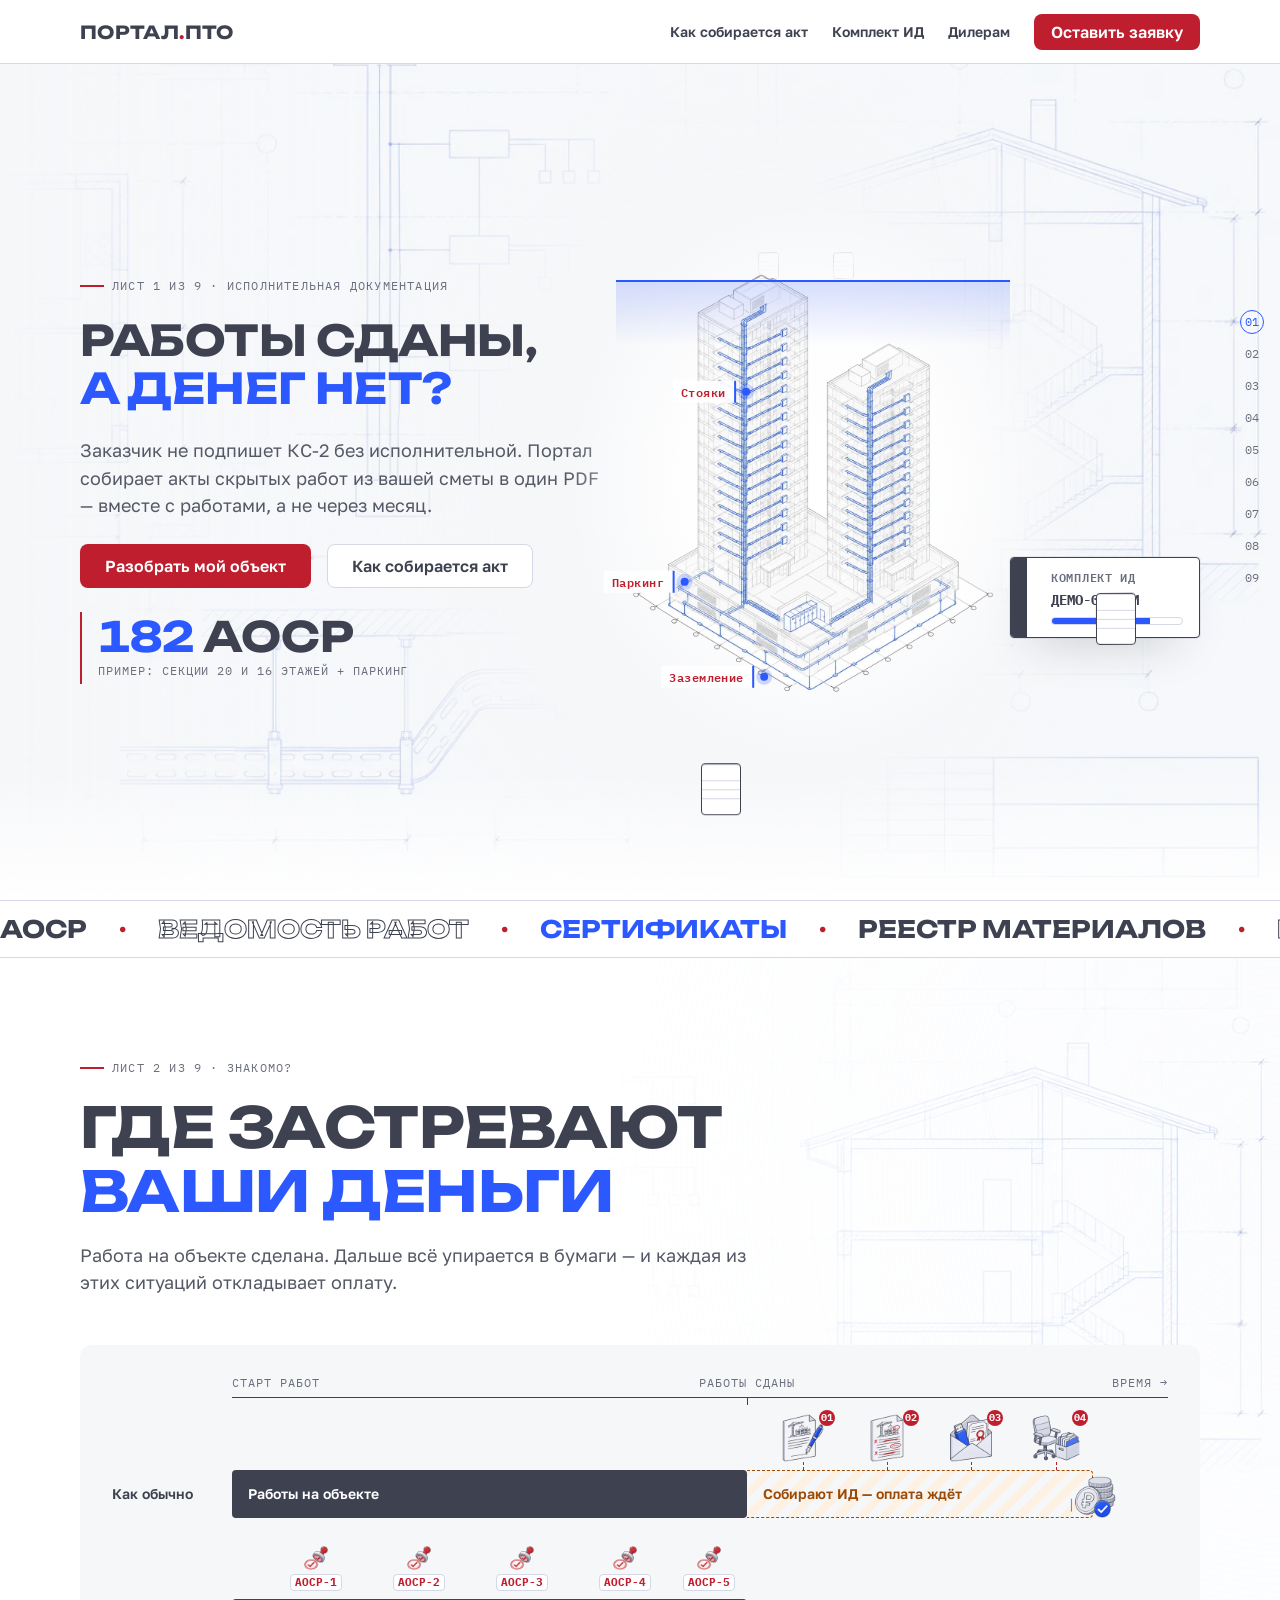
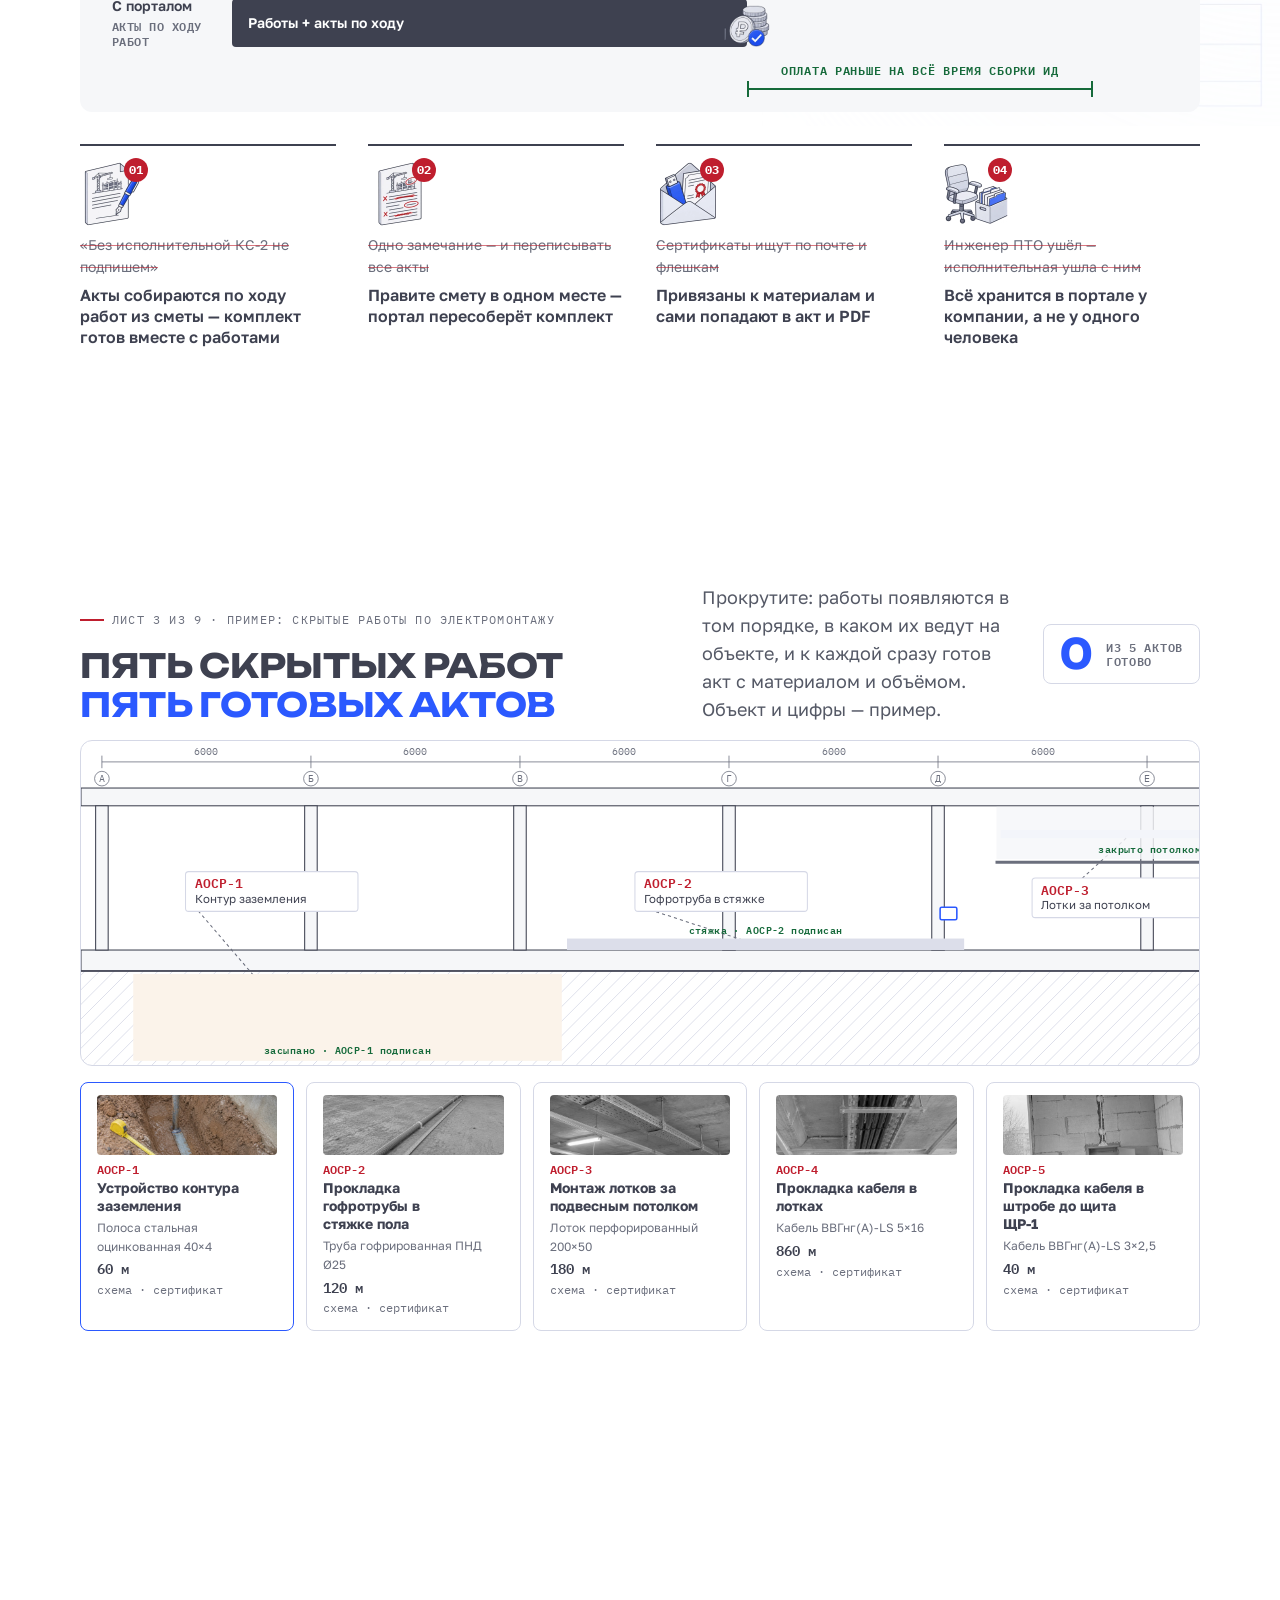
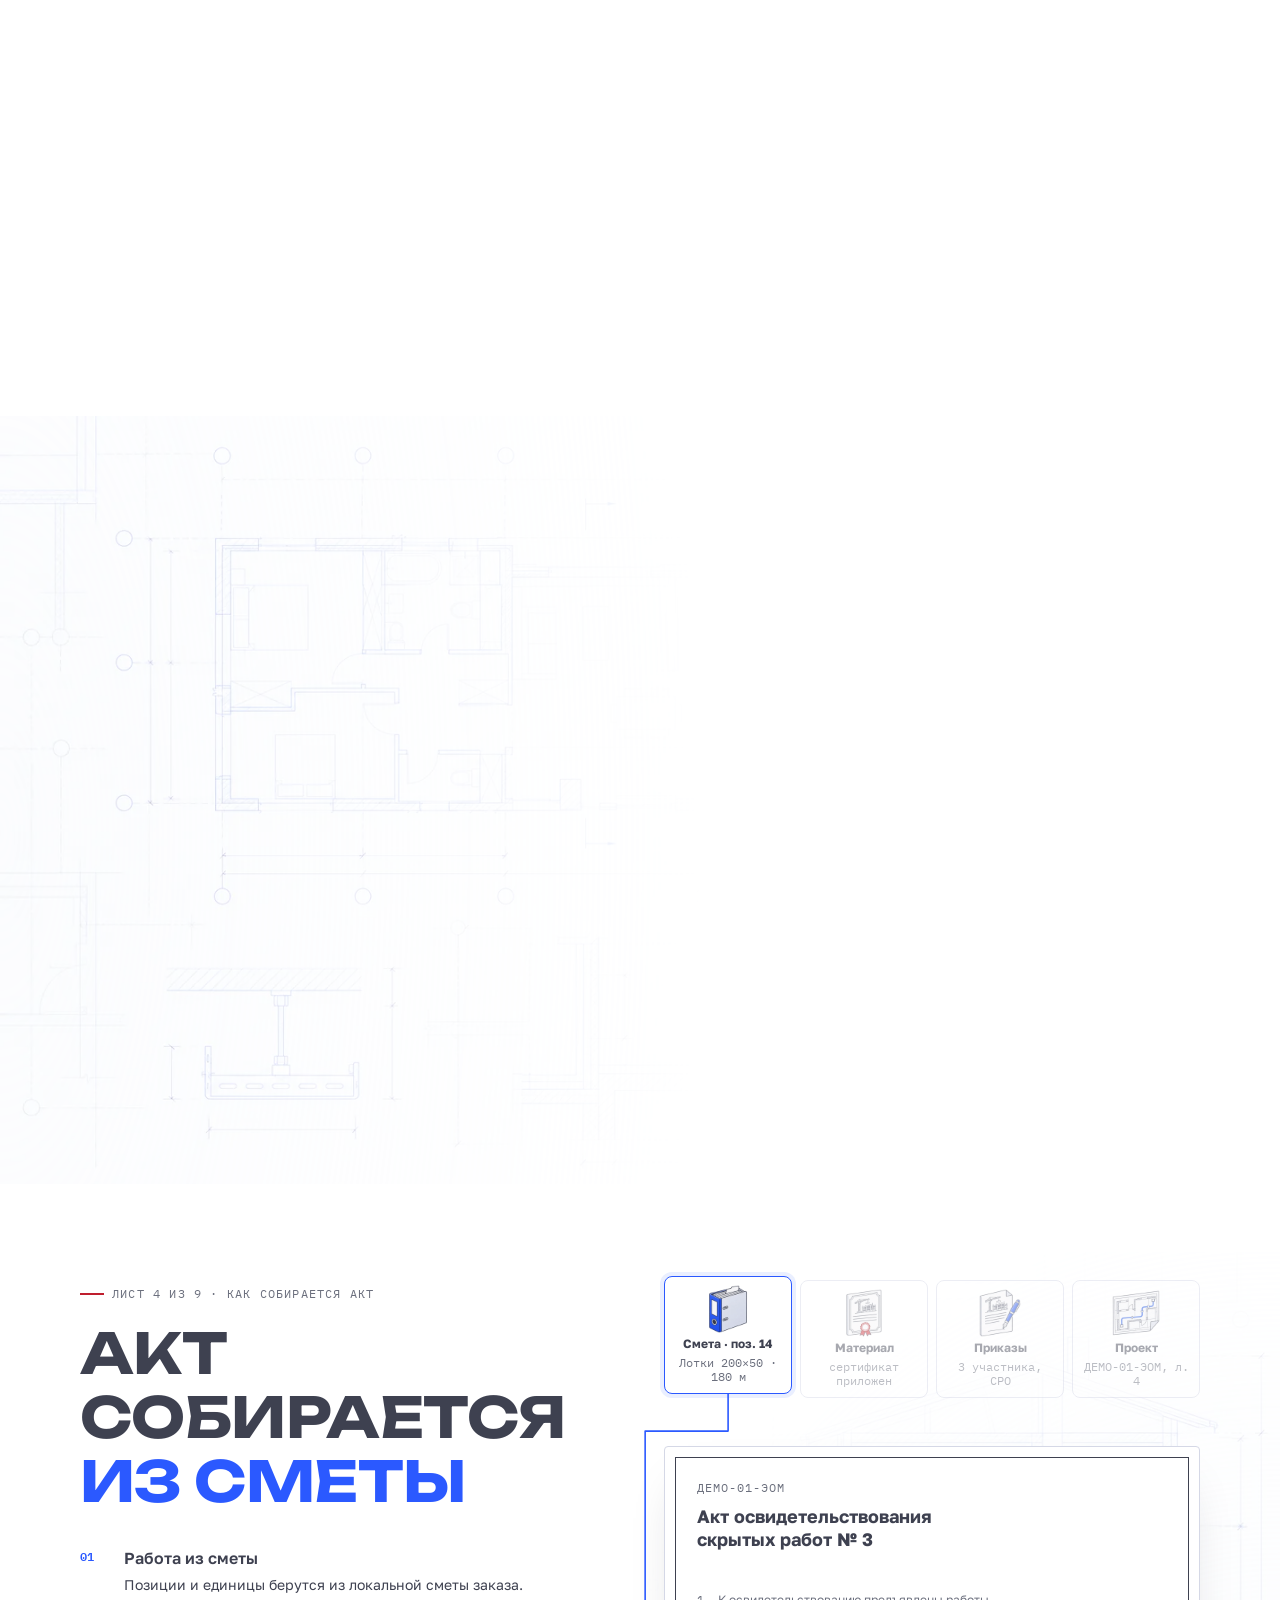
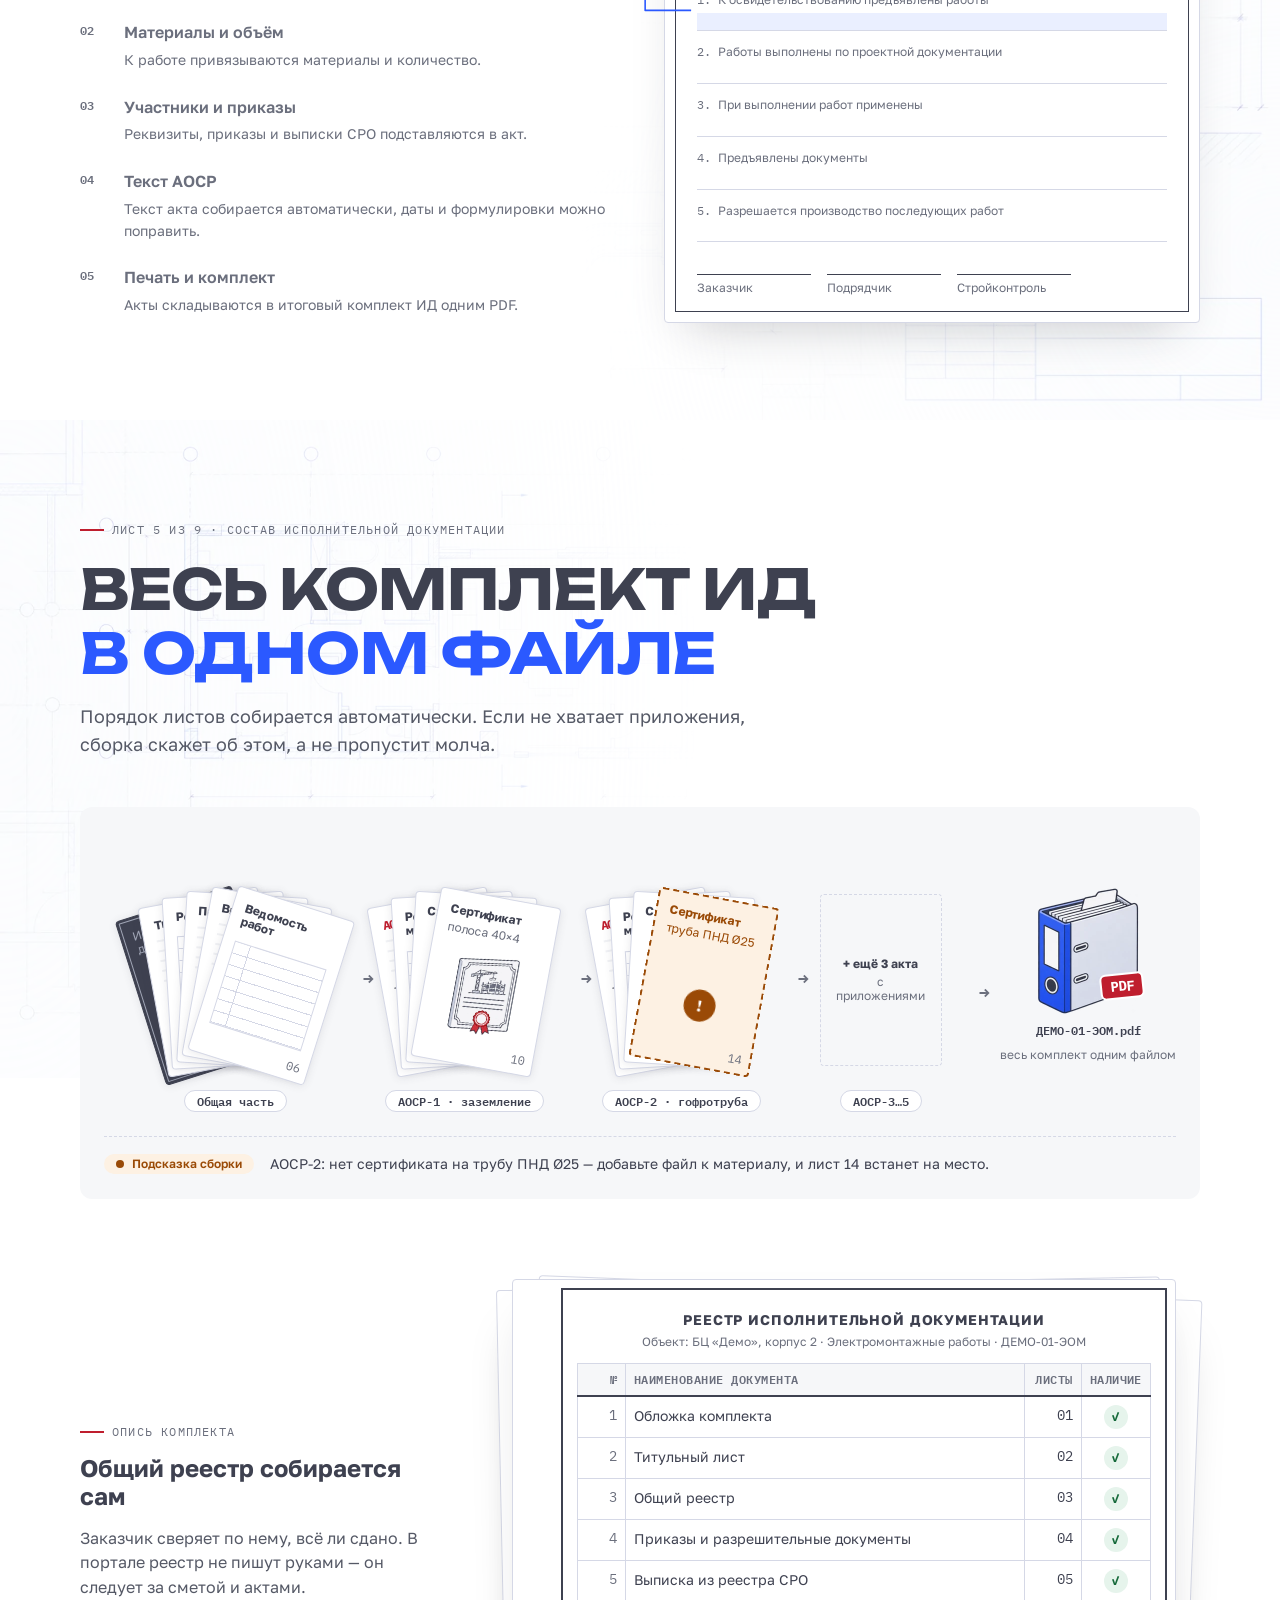
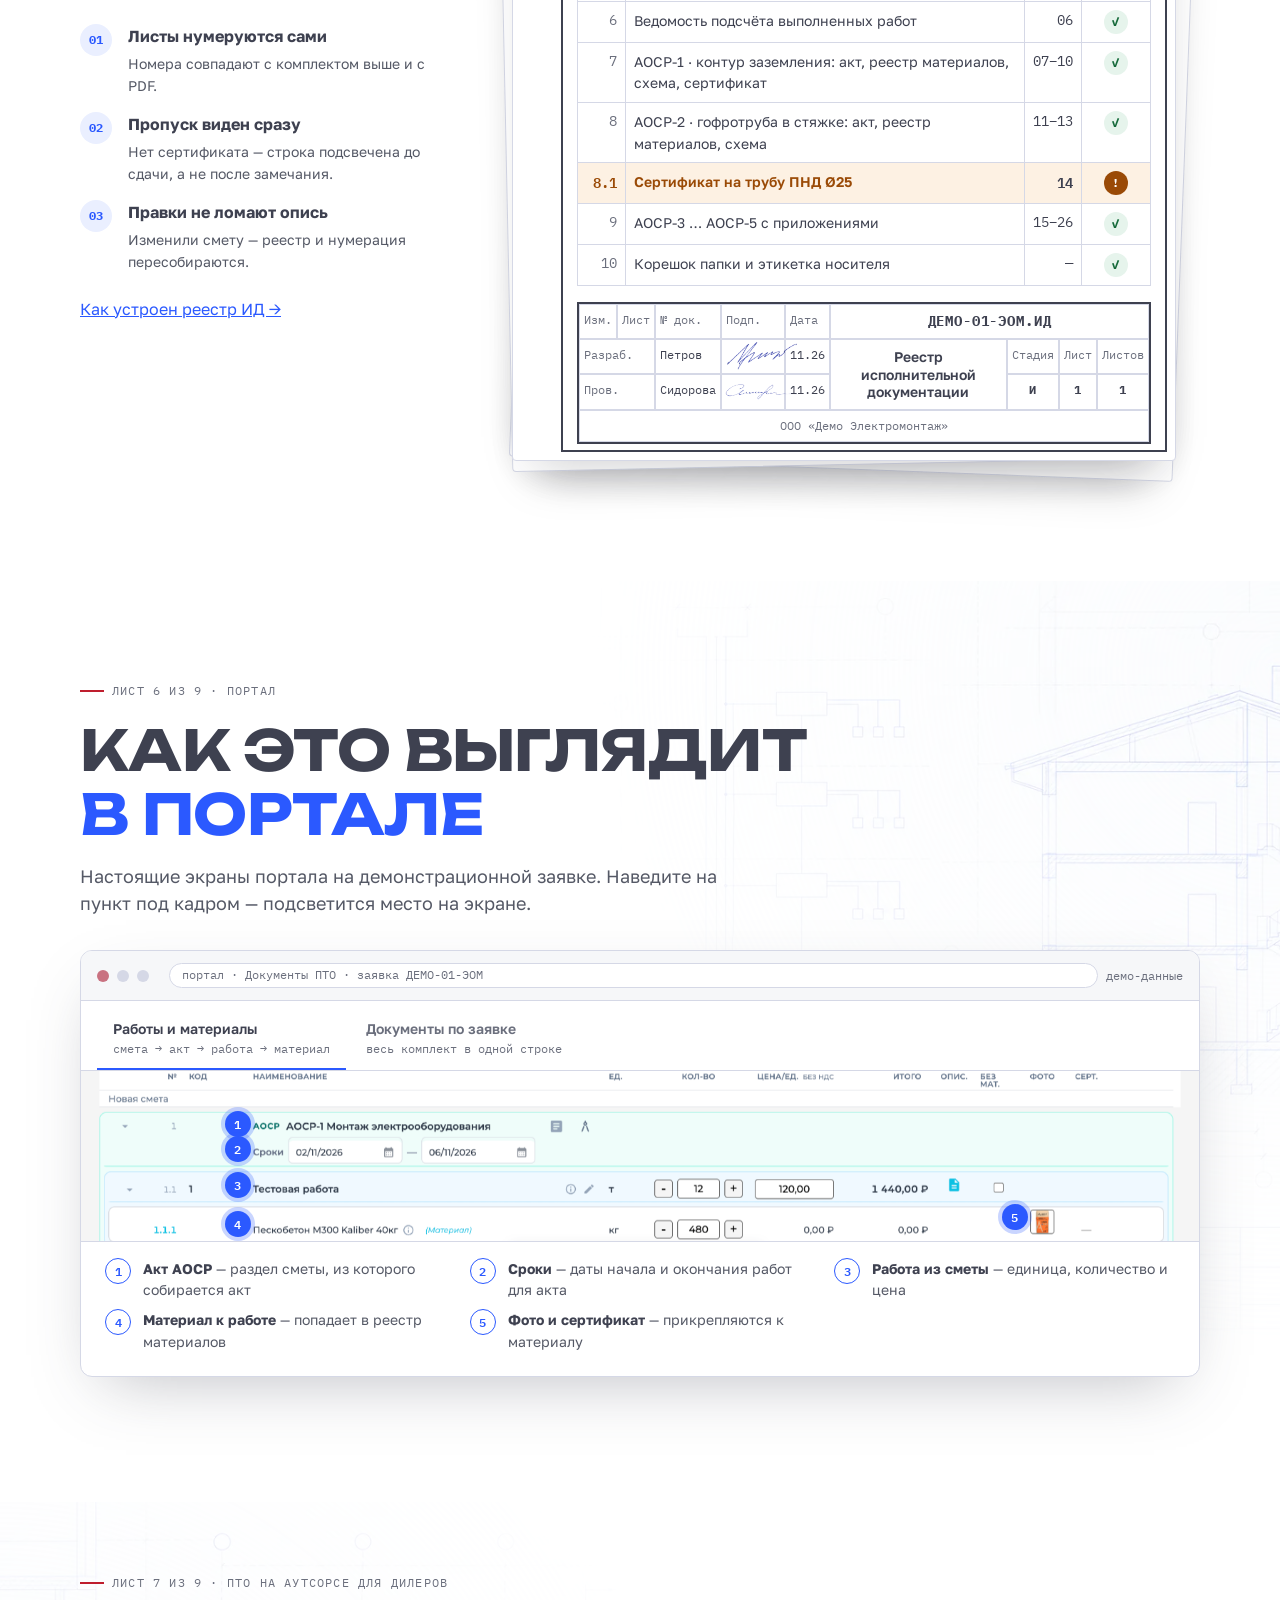
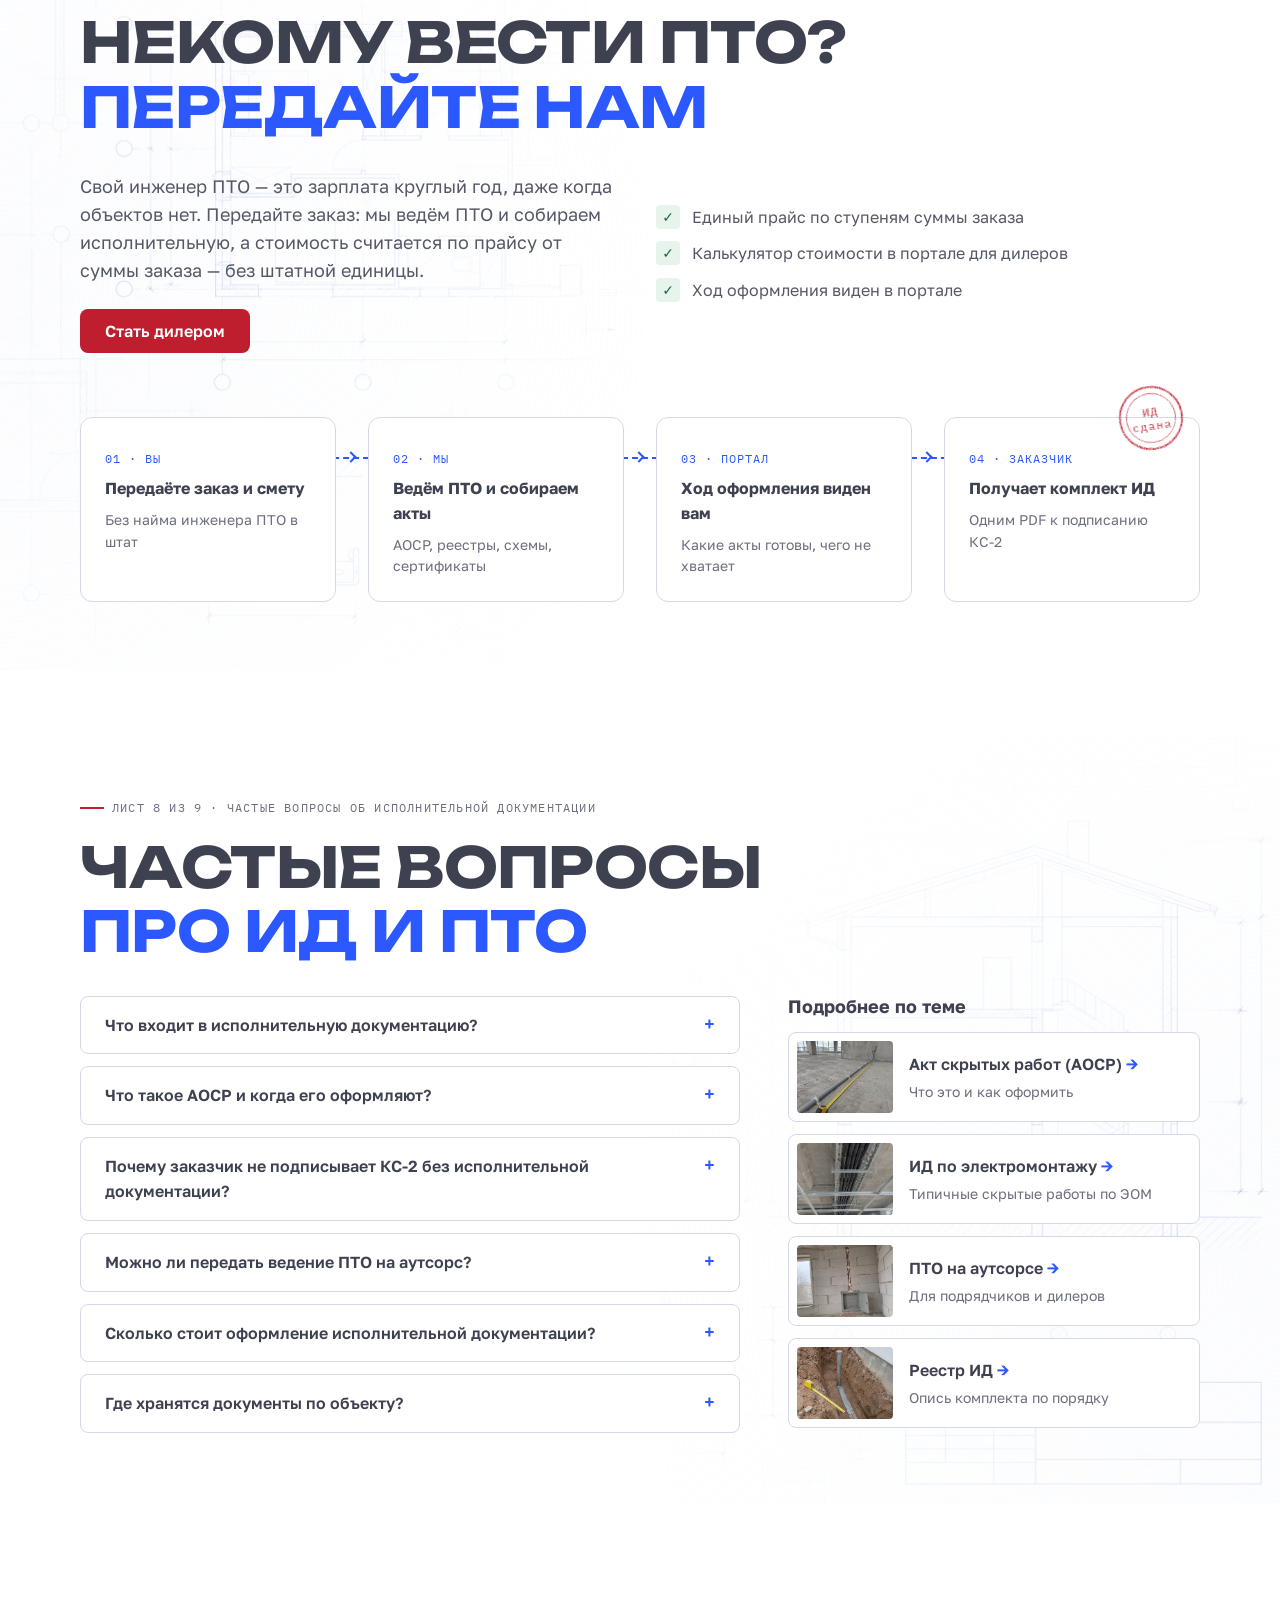
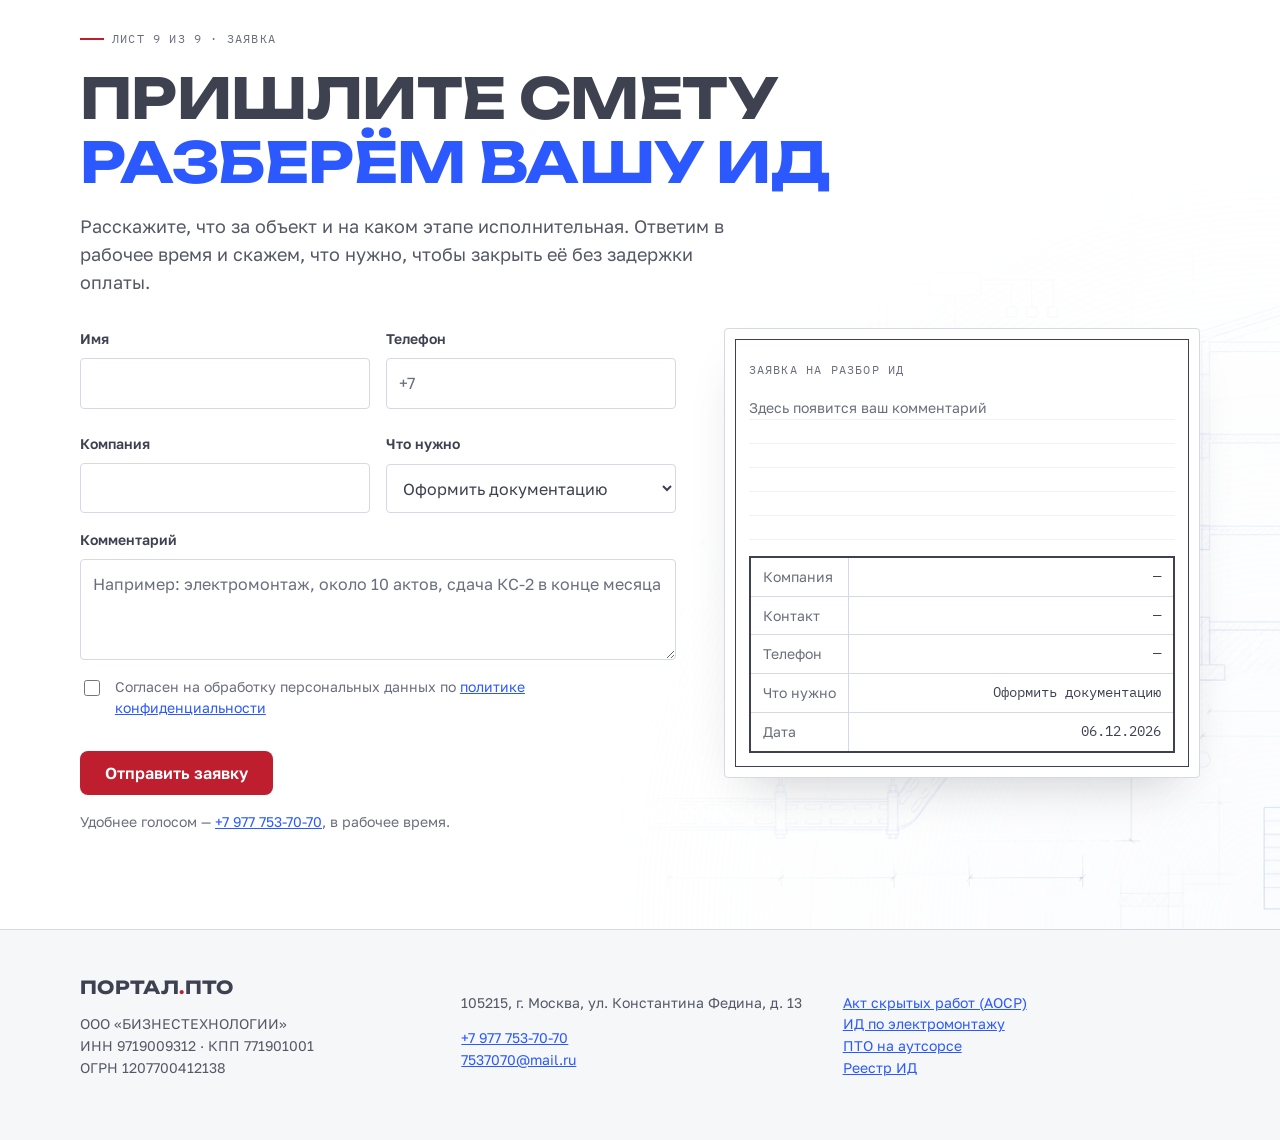
==== commit c77dbc70: "Лист 3: работы закрываются после акта (засыпка, стяжка, потолок, штукатурка), фото в карточках; лист" ====
--- a/index.html
+++ b/index.html
@@ -23,7 +23,7 @@
 <link rel="stylesheet" href="design/components.css">
 <link rel="stylesheet" href="site.css?v=50">
 <link rel="stylesheet" href="article.css">
-<link rel="stylesheet" href="visuals.css?v=96">
+<link rel="stylesheet" href="visuals.css?v=101">
 <script type="application/ld+json">{"@context": "https://schema.org", "@graph": [{"@type": "Organization", "@id": "https://myznikovv.github.io/portal-pto-landing/#org", "name": "ООО «БИЗНЕСТЕХНОЛОГИИ»", "alternateName": "Портал ПТО", "url": "https://myznikovv.github.io/portal-pto-landing/", "logo": "https://myznikovv.github.io/portal-pto-landing/favicon.svg", "telephone": "+7 977 753-70-70", "email": "7537070@mail.ru", "taxID": "9719009312", "address": {"@type": "PostalAddress", "streetAddress": "ул. Константина Федина, д. 13", "addressLocality": "Москва", "postalCode": "105215", "addressCountry": "RU"}}, {"@type": "WebPage", "@id": "https://myznikovv.github.io/portal-pto-landing/", "url": "https://myznikovv.github.io/portal-pto-landing/", "name": "Исполнительная документация и ПТО: АОСР из сметы", "inLanguage": "ru-RU", "about": {"@id": "https://myznikovv.github.io/portal-pto-landing/#org"}}, {"@type": "Service", "name": "Оформление исполнительной документации", "serviceType": "Исполнительная документация", "provider": {"@id": "https://myznikovv.github.io/portal-pto-landing/#org"}, "areaServed": {"@type": "Country", "name": "Россия"}, "description": "АОСР, реестры материалов, сертификаты, ведомости и исполнительные схемы собираются из сметы в один PDF-комплект."}, {"@type": "Service", "name": "Ведение ПТО на аутсорсе", "serviceType": "Услуги ПТО", "provider": {"@id": "https://myznikovv.github.io/portal-pto-landing/#org"}, "areaServed": {"@type": "Country", "name": "Россия"}, "description": "Ведём ПТО и собираем исполнительную документацию по заказу подрядчика или дилера; стоимость по прайсу от суммы заказа."}, {"@type": "FAQPage", "mainEntity": [{"@type": "Question", "name": "Что входит в исполнительную документацию?", "acceptedAnswer": {"@type": "Answer", "text": "Обложка, титульный лист и общий реестр; приказы и разрешительные документы, выписки СРО; ведомость подсчёта выполненных работ; для каждого акта — АОСР, реестр материалов, исполнительные схемы и сертификаты; корешок папки и этикетка носителя. В портале всё это собирается в один PDF."}}, {"@type": "Question", "name": "Что такое АОСР и когда его оформляют?", "acceptedAnswer": {"@type": "Answer", "text": "АОСР — акт освидетельствования скрытых работ. Его оформляют на работы, которые закрываются следующими этапами: контур заземления в грунте, трубы в стяжке пола, кабель в штробе или за подвесным потолком. Акт подписывают до того, как работу закроют. В портале текст акта собирается из сметы автоматически, даты и формулировки можно поправить."}}, {"@type": "Question", "name": "Почему заказчик не подписывает КС-2 без исполнительной документации?", "acceptedAnswer": {"@type": "Answer", "text": "Исполнительная документация подтверждает, что работы выполнены по проекту и из заявленных материалов. Пока нет актов скрытых работ, реестров и сертификатов, заказчику нечем подтвердить объём в КС-2 — поэтому приёмка и оплата откладываются."}}, {"@type": "Question", "name": "Можно ли передать ведение ПТО на аутсорс?", "acceptedAnswer": {"@type": "Answer", "text": "Да. Вы передаёте заказ, мы ведём ПТО и собираем исполнительную документацию. Это удобно подрядчикам и дилерам, которым невыгодно держать своего инженера ПТО."}}, {"@type": "Question", "name": "Сколько стоит оформление исполнительной документации?", "acceptedAnswer": {"@type": "Answer", "text": "Стоимость считается по прайсу от суммы заказа: чем больше заказ, тем ниже ставка. Пришлите смету или сумму заказа — посчитаем."}}, {"@type": "Question", "name": "Где хранятся документы по объекту?", "acceptedAnswer": {"@type": "Answer", "text": "В портале, у вашей компании: смета, акты, приказы, выписки СРО и сертификаты. Документы не пропадают, если меняется инженер ПТО, а комплект можно пересобрать после правок в смете."}}]}]}</script>
 </head>
 <body>
@@ -97,10 +97,10 @@
       </div>
     </div>
     <div class="tl-row">
-      <span class="tl-name">С порталом</span>
+      <span class="tl-name">С порталом<small>акты по ходу работ</small></span>
       <div class="tl-track">
         <span class="tl-bar tl-work" style="--a: 0; --b: 55; --i: 0">Работы + акты по ходу</span>
-        <span class="tl-acts"><em>акты по ходу работ</em><span class="tl-act" style="--at: 9"><img src="assets/icons/stamp-ok.webp" alt="" width="256" height="256"><b>АОСР-1</b></span><span class="tl-act" style="--at: 20"><img src="assets/icons/stamp-ok.webp" alt="" width="256" height="256"><b>АОСР-2</b></span><span class="tl-act" style="--at: 31"><img src="assets/icons/stamp-ok.webp" alt="" width="256" height="256"><b>АОСР-3</b></span><span class="tl-act" style="--at: 42"><img src="assets/icons/stamp-ok.webp" alt="" width="256" height="256"><b>АОСР-4</b></span><span class="tl-act" style="--at: 51"><img src="assets/icons/stamp-ok.webp" alt="" width="256" height="256"><b>АОСР-5</b></span></span>
+        <span class="tl-acts"><span class="tl-act" style="--at: 9"><img src="assets/icons/stamp-ok.webp" alt="" width="256" height="256"><b>АОСР-1</b></span><span class="tl-act" style="--at: 20"><img src="assets/icons/stamp-ok.webp" alt="" width="256" height="256"><b>АОСР-2</b></span><span class="tl-act" style="--at: 31"><img src="assets/icons/stamp-ok.webp" alt="" width="256" height="256"><b>АОСР-3</b></span><span class="tl-act" style="--at: 42"><img src="assets/icons/stamp-ok.webp" alt="" width="256" height="256"><b>АОСР-4</b></span><span class="tl-act" style="--at: 51"><img src="assets/icons/stamp-ok.webp" alt="" width="256" height="256"><b>АОСР-5</b></span></span>
         <span class="tl-pay" style="--at: 55; --i: 3"><img src="assets/icons/payment.webp" alt="оплата" width="256" height="256"></span>
       </div>
     </div>
@@ -291,12 +291,12 @@
 <line class="draw strip" pathLength="1" x1="420" y1="530" x2="420" y2="600"/>
 <line class="draw strip" pathLength="1" x1="660" y1="530" x2="660" y2="600"/>
 <g class="tag"><line class="leader" x1="400" y1="530" x2="220" y2="320"/><rect x="200" y="250" width="330" height="76" rx="6"/><text class="t-num" x="218" y="282">АОСР-1</text><text class="t-name" x="218" y="310">Контур заземления</text></g>
-</g>
+<g class="cover"><rect x="100" y="446" width="820" height="166" class="cv-fill cv-soil"/><text x="510" y="598" text-anchor="middle" class="cv-t">засыпано · АОСР-1 подписан</text></g></g>
 <g class="w" data-w="1">
 <path class="draw pipe" pathLength="1" d="M960 392 H1660 V340"/>
 <rect class="fillin socket" x="1644" y="318" width="32" height="24" rx="3"/>
 <g class="tag"><line class="leader" x1="1300" y1="392" x2="1080" y2="320"/><rect x="1060" y="250" width="330" height="76" rx="6"/><text class="t-num" x="1078" y="282">АОСР-2</text><text class="t-name" x="1078" y="310">Гофротруба в стяжке</text></g>
-</g>
+<g class="cover"><rect x="930" y="378" width="760" height="22" class="cv-fill cv-screed"/><text x="1310" y="370" text-anchor="middle" class="cv-t">стяжка · АОСР-2 подписан</text></g></g>
 <g class="w" data-w="2">
 <line class="draw rod" pathLength="1" x1="1800" y1="124" x2="1800" y2="170"/>
 <line class="draw rod" pathLength="1" x1="1920" y1="124" x2="1920" y2="170"/>
@@ -334,13 +334,13 @@
 <g class="w" data-w="3">
 <path class="draw cable" pathLength="1" d="M1780 178 H2634"/>
 <g class="tag"><line class="leader" x1="2400" y1="178" x2="2220" y2="332"/><rect x="2200" y="262" width="330" height="76" rx="6"/><text class="t-num" x="2218" y="294">АОСР-4</text><text class="t-name" x="2218" y="322">Кабель в лотках</text></g>
-</g>
+<g class="cover"><rect x="1752" y="126" width="858" height="100" class="cv-fill cv-veil"/><line x1="1750" y1="232" x2="2612" y2="232" class="cv-ceil"/><text x="2180" y="214" text-anchor="middle" class="cv-t">закрыто потолком · АОСР-3, 4 подписаны</text></g></g>
 <g class="w" data-w="4">
 <path class="draw cable" pathLength="1" d="M2634 178 V330 H2720"/>
 <g class="tag"><line class="leader" x1="2640" y1="300" x2="2880" y2="246"/><rect x="2860" y="176" width="330" height="76" rx="6"/><text class="t-num" x="2878" y="208">АОСР-5</text><text class="t-name" x="2878" y="236">Кабель в штробе к щиту</text></g>
-</g>
+<g class="cover"><rect x="2610" y="170" width="48" height="230" class="cv-fill cv-plaster"/></g></g>
 </svg></div>
-  <ol class="acts" id="acts"><li class="act"><span class="act-num">АОСР-1</span><b>Устройство контура заземления</b><span>Полоса стальная оцинкованная 40×4</span><span class="act-vol">60 м</span><span class="act-docs">схема · сертификат</span></li><li class="act"><span class="act-num">АОСР-2</span><b>Прокладка гофротрубы в стяжке пола</b><span>Труба гофрированная ПНД Ø25</span><span class="act-vol">120 м</span><span class="act-docs">схема · сертификат</span></li><li class="act"><span class="act-num">АОСР-3</span><b>Монтаж лотков за подвесным потолком</b><span>Лоток перфорированный 200×50</span><span class="act-vol">180 м</span><span class="act-docs">схема · сертификат</span></li><li class="act"><span class="act-num">АОСР-4</span><b>Прокладка кабеля в лотках</b><span>Кабель ВВГнг(А)-LS 5×16</span><span class="act-vol">860 м</span><span class="act-docs">схема · сертификат</span></li><li class="act"><span class="act-num">АОСР-5</span><b>Прокладка кабеля в штробе до щита ЩР-1</b><span>Кабель ВВГнг(А)-LS 3×2,5</span><span class="act-vol">40 м</span><span class="act-docs">схема · сертификат</span></li></ol>
+  <ol class="acts" id="acts"><li class="act"><img class="act-photo" src="assets/photo/zazem.jpg" alt="" width="1100" height="829" loading="lazy"><span class="act-num">АОСР-1</span><b>Устройство контура заземления</b><span>Полоса стальная оцинкованная 40×4</span><span class="act-vol">60 м</span><span class="act-docs">схема · сертификат</span></li><li class="act"><img class="act-photo" src="assets/photo/gofra.jpg" alt="" width="1100" height="829" loading="lazy"><span class="act-num">АОСР-2</span><b>Прокладка гофротрубы в стяжке пола</b><span>Труба гофрированная ПНД Ø25</span><span class="act-vol">120 м</span><span class="act-docs">схема · сертификат</span></li><li class="act"><img class="act-photo" src="assets/photo/lotki.jpg" alt="" width="1100" height="829" loading="lazy"><span class="act-num">АОСР-3</span><b>Монтаж лотков за подвесным потолком</b><span>Лоток перфорированный 200×50</span><span class="act-vol">180 м</span><span class="act-docs">схема · сертификат</span></li><li class="act"><img class="act-photo" src="assets/photo/kabel.jpg" alt="" width="1100" height="829" loading="lazy"><span class="act-num">АОСР-4</span><b>Прокладка кабеля в лотках</b><span>Кабель ВВГнг(А)-LS 5×16</span><span class="act-vol">860 м</span><span class="act-docs">схема · сертификат</span></li><li class="act"><img class="act-photo" src="assets/photo/shtroba.jpg" alt="" width="1100" height="829" loading="lazy"><span class="act-num">АОСР-5</span><b>Прокладка кабеля в штробе до щита ЩР-1</b><span>Кабель ВВГнг(А)-LS 3×2,5</span><span class="act-vol">40 м</span><span class="act-docs">схема · сертификат</span></li></ol>
 </div></div></section>
 
 <section class="section" id="s4"><div class="container story-grid">
@@ -422,11 +422,11 @@
           <tbody><tr class="" style="--r: 0"><td class="num">1</td><td>Обложка комплекта</td><td class="num">01</td><td class="st"><i class="st-ok" aria-label="есть"></i></td></tr><tr class="" style="--r: 1"><td class="num">2</td><td>Титульный лист</td><td class="num">02</td><td class="st"><i class="st-ok" aria-label="есть"></i></td></tr><tr class="" style="--r: 2"><td class="num">3</td><td>Общий реестр</td><td class="num">03</td><td class="st"><i class="st-ok" aria-label="есть"></i></td></tr><tr class="" style="--r: 3"><td class="num">4</td><td>Приказы и разрешительные документы</td><td class="num">04</td><td class="st"><i class="st-ok" aria-label="есть"></i></td></tr><tr class="" style="--r: 4"><td class="num">5</td><td>Выписка из реестра СРО</td><td class="num">05</td><td class="st"><i class="st-ok" aria-label="есть"></i></td></tr><tr class="" style="--r: 5"><td class="num">6</td><td>Ведомость подсчёта выполненных работ</td><td class="num">06</td><td class="st"><i class="st-ok" aria-label="есть"></i></td></tr><tr class="" style="--r: 6"><td class="num">7</td><td>АОСР-1 · контур заземления: акт, реестр материалов, схема, сертификат</td><td class="num">07–10</td><td class="st"><i class="st-ok" aria-label="есть"></i></td></tr><tr class="" style="--r: 7"><td class="num">8</td><td>АОСР-2 · гофротруба в стяжке: акт, реестр материалов, схема</td><td class="num">11–13</td><td class="st"><i class="st-ok" aria-label="есть"></i></td></tr><tr class="is-gap" style="--r: 8"><td class="num">8.1</td><td>Сертификат на трубу ПНД Ø25</td><td class="num">14</td><td class="st"><i class="st-gap" aria-label="нет файла"></i></td></tr><tr class="" style="--r: 9"><td class="num">9</td><td>АОСР-3 … АОСР-5 с приложениями</td><td class="num">15–26</td><td class="st"><i class="st-ok" aria-label="есть"></i></td></tr><tr class="" style="--r: 10"><td class="num">10</td><td>Корешок папки и этикетка носителя</td><td class="num">—</td><td class="st"><i class="st-ok" aria-label="есть"></i></td></tr></tbody>
         </table>
         <div class="gost" aria-hidden="true">
-          <span class="g-h">Изм.</span><span class="g-h">Лист</span><span class="g-h">№ докум.</span><span class="g-h">Подп.</span><span class="g-h">Дата</span>
+          <span class="g-h">Изм.</span><span class="g-h">Лист</span><span class="g-h">№ док.</span><span class="g-h">Подп.</span><span class="g-h">Дата</span>
           <span class="g-code">ДЕМО-01-ЭОМ.ИД</span>
-          <span class="g-r g-role">Разраб.</span><span class="g-r g-name">Петров</span><span class="g-r g-sign"><i></i></span><span class="g-r">11.26</span>
+          <span class="g-r g-role">Разраб.</span><span class="g-r g-name">Петров</span><span class="g-r g-sign"><img src="assets/icons/sign-2.webp" alt="" width="480" height="180" loading="lazy"></span><span class="g-r">11.26</span>
           <span class="g-title">Реестр исполнительной документации</span><span class="g-k">Стадия</span><span class="g-k">Лист</span><span class="g-k">Листов</span>
-          <span class="g-r g-role">Пров.</span><span class="g-r g-name">Сидорова</span><span class="g-r g-sign"><i></i></span><span class="g-r">11.26</span>
+          <span class="g-r g-role">Пров.</span><span class="g-r g-name">Сидорова</span><span class="g-r g-sign"><img src="assets/icons/sign-3.webp" alt="" width="480" height="102" loading="lazy"></span><span class="g-r">11.26</span>
           <span class="g-v">И</span><span class="g-v">1</span><span class="g-v">1</span>
           <span class="g-org">ООО «Демо Электромонтаж»</span>
         </div>
@@ -556,7 +556,7 @@
   <nav aria-label="Справка"><p><a href="akt-skrytyh-rabot-aosr/">Акт скрытых работ (АОСР)</a><br><a href="ispolnitelnaya-dokumentaciya-elektromontazh/">ИД по электромонтажу</a><br><a href="pto-na-autsorse/">ПТО на аутсорсе</a><br><a href="reestr-ispolnitelnoy-dokumentacii/">Реестр ИД</a></p></nav>
 </div></footer>
 
-<script src="main.js?v=95"></script>
-<script src="visuals.js?v=95"></script>
+<script src="main.js?v=97"></script>
+<script src="visuals.js?v=97"></script>
 </body>
 </html>
--- a/visuals.css
+++ b/visuals.css
@@ -586,3 +586,47 @@
 .act b, .act .act-num { padding-right: var(--s-32); }
 .act::after { width: var(--s-24); height: var(--s-24); }
 @media (max-width: 900px) { .reel-lead { flex-direction: column; align-items: flex-start; } }
+
+/* ═══ Лист 3: работы закрываются после акта — засыпка, стяжка, потолок, штукатурка; фото в карточках актов ═══ */
+.cut .cover { opacity: var(--c, 0); transition: opacity var(--t-base) var(--ease); }
+.cut .cv-fill { stroke: none; }
+.cut .cv-soil { fill: color-mix(in srgb, var(--warn-soft) 70%, var(--paper)); }
+.cut .cv-screed { fill: color-mix(in srgb, var(--line) 80%, var(--paper)); }
+.cut .cv-veil { fill: color-mix(in srgb, var(--paper) 82%, transparent); }
+.cut .cv-ceil { stroke: var(--muted); stroke-width: 6; }
+.cut .cv-plaster { fill: color-mix(in srgb, var(--line) 60%, var(--bg)); }
+.cut .cv-t { font-family: var(--font-mono); font-size: var(--cut-fs-sm); fill: var(--ok); font-weight: 600; letter-spacing: 0.04em; }
+.act { grid-template-columns: minmax(0, 1fr); }
+.act-photo { width: 100%; height: auto; aspect-ratio: 16 / 9; object-fit: cover; border-radius: var(--r-sm); margin-bottom: var(--s-4); }
+.story.is-pinned .act-photo { opacity: 0.25; filter: grayscale(1); transition: opacity var(--t-base), filter var(--t-base); }
+.story.is-pinned .act.is-current .act-photo, .story.is-pinned .act.is-done .act-photo { opacity: 1; filter: none; }
+.act::after { top: var(--s-8); right: var(--s-8); width: var(--s-32); height: var(--s-32); }
+.story.is-pinned .cut { height: 30vh; }
+
+/* Лист 2: габариты — иконки и монеты по высоте полос, меньше пустот */
+.tl { gap: var(--s-16); }
+.tl-name small { display: block; margin-top: var(--s-4); color: var(--muted); font: 600 var(--fs-12)/1.2 var(--font-mono); text-transform: uppercase; letter-spacing: 0.04em; }
+.tl-usual { margin-top: calc(var(--s-48) + var(--s-8)); }
+.tl-usual + .tl-row { margin-top: calc(var(--s-48) + var(--s-16)); }
+.tl-pin { width: var(--s-48); height: var(--s-48); }
+.tl-pin b { width: var(--s-16); font-size: calc(var(--fs-12) * 0.85); right: calc(var(--s-8) * -1); }
+.tl-pay { width: var(--s-48); height: var(--s-48); aspect-ratio: auto; }
+.tl-pay img { width: 100%; height: 100%; object-fit: contain; }
+.tl-act img { width: var(--s-24); }
+.tl-act b { font-size: calc(var(--fs-12) * 0.9); }
+.tl-dim { height: var(--s-24); }
+
+/* Реестр: основная надпись крупнее, настоящие подписи с заходом за линии, колонки без обрезки */
+.gost { grid-template-columns: auto auto auto var(--s-64) auto minmax(var(--s-128), 1fr) auto auto auto; width: 100%; font-size: var(--fs-12); }
+.gost > span { padding: var(--s-8); }
+.g-code { font-size: var(--fs-14); letter-spacing: 0.06em; }
+.g-title { font-size: var(--fs-14); line-height: 1.25; padding-inline: var(--s-12) !important; }
+.g-sign { position: relative; overflow: visible !important; }
+.g-sign img { position: absolute; left: var(--s-4); top: 50%; width: calc(var(--s-64) + var(--s-8)); height: auto; transform: translateY(-58%) rotate(-4deg); mix-blend-mode: multiply; pointer-events: none; }
+.g-sign + span + .g-title ~ .g-sign img, .gost .g-sign:nth-of-type(2) img { transform: translateY(-50%) rotate(3deg); }
+/* Лист 3: фото узкой полосой, чертежу — высоту */
+.act-photo { aspect-ratio: 3 / 1; }
+.story.is-pinned .cut { height: 36vh; }
+
+.gost > span { padding: var(--s-8) var(--s-4); }
+.gost .g-title { padding-inline: var(--s-8) !important; }
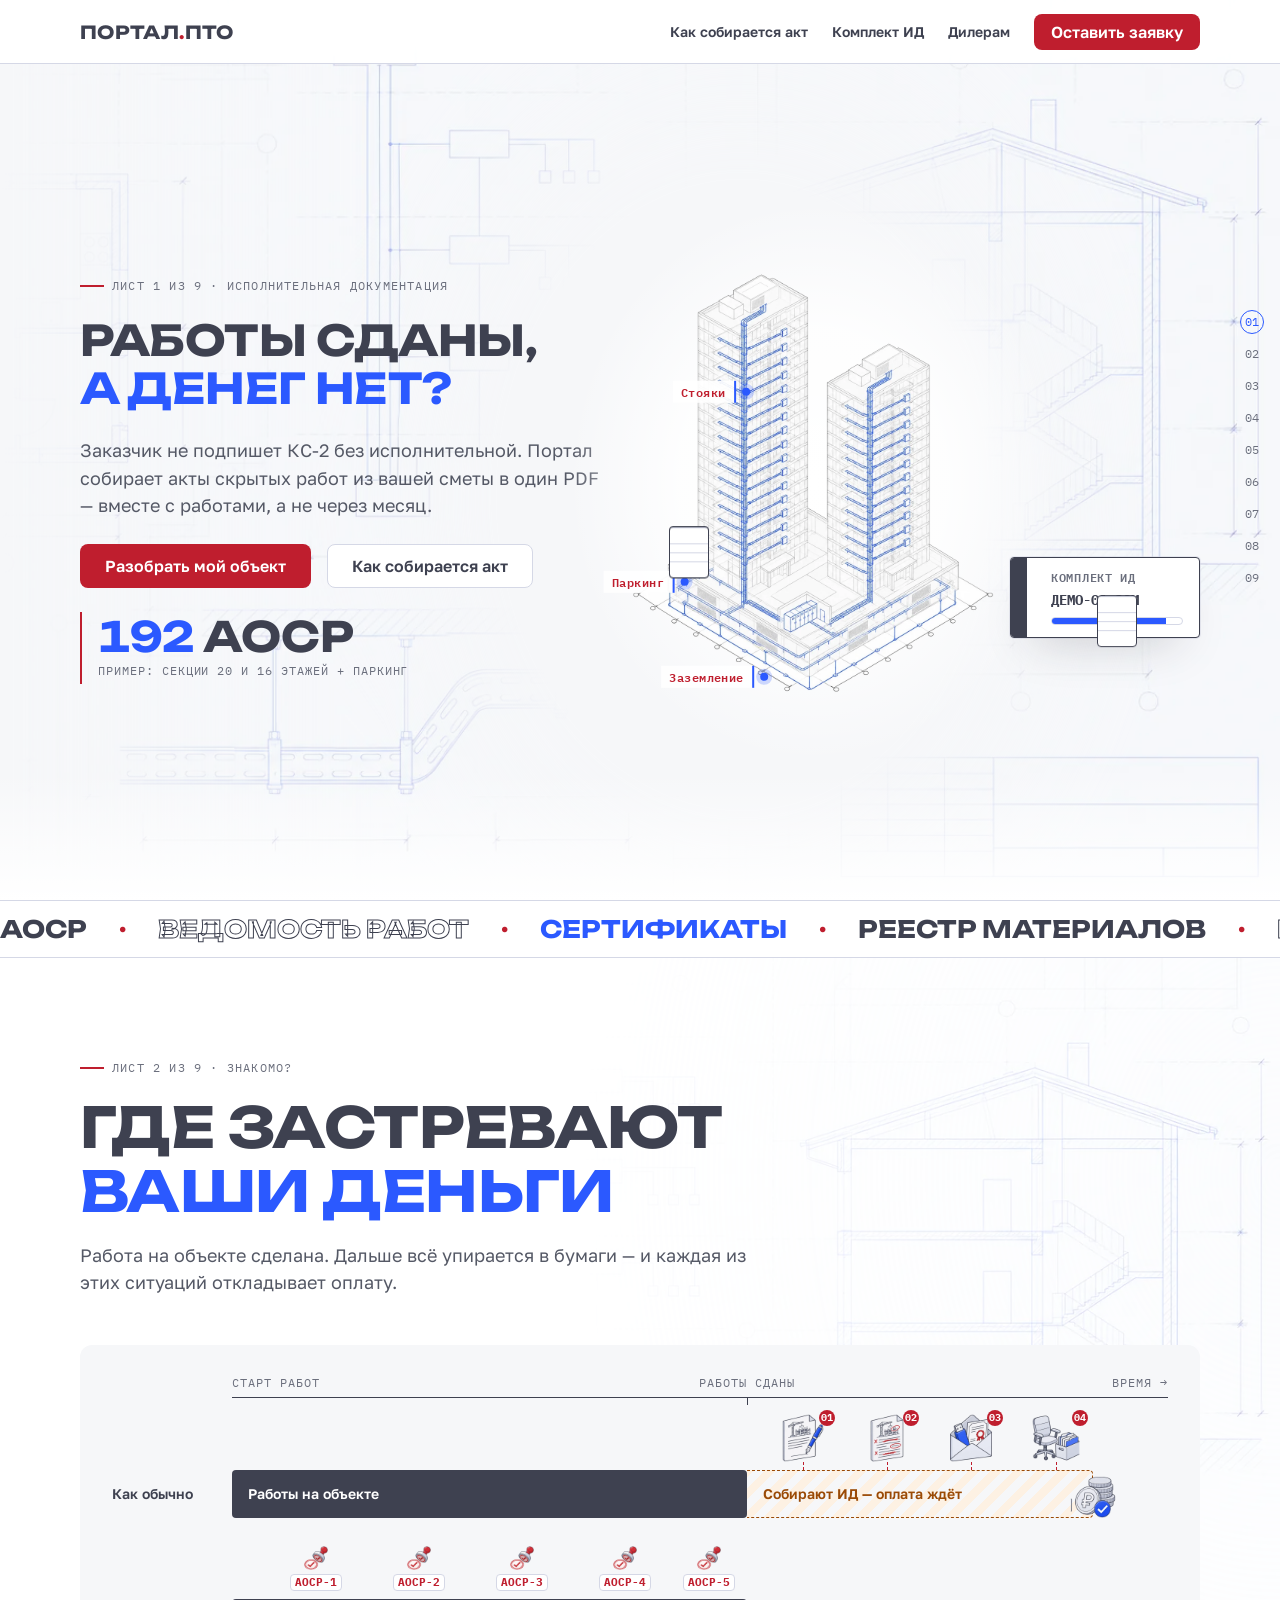
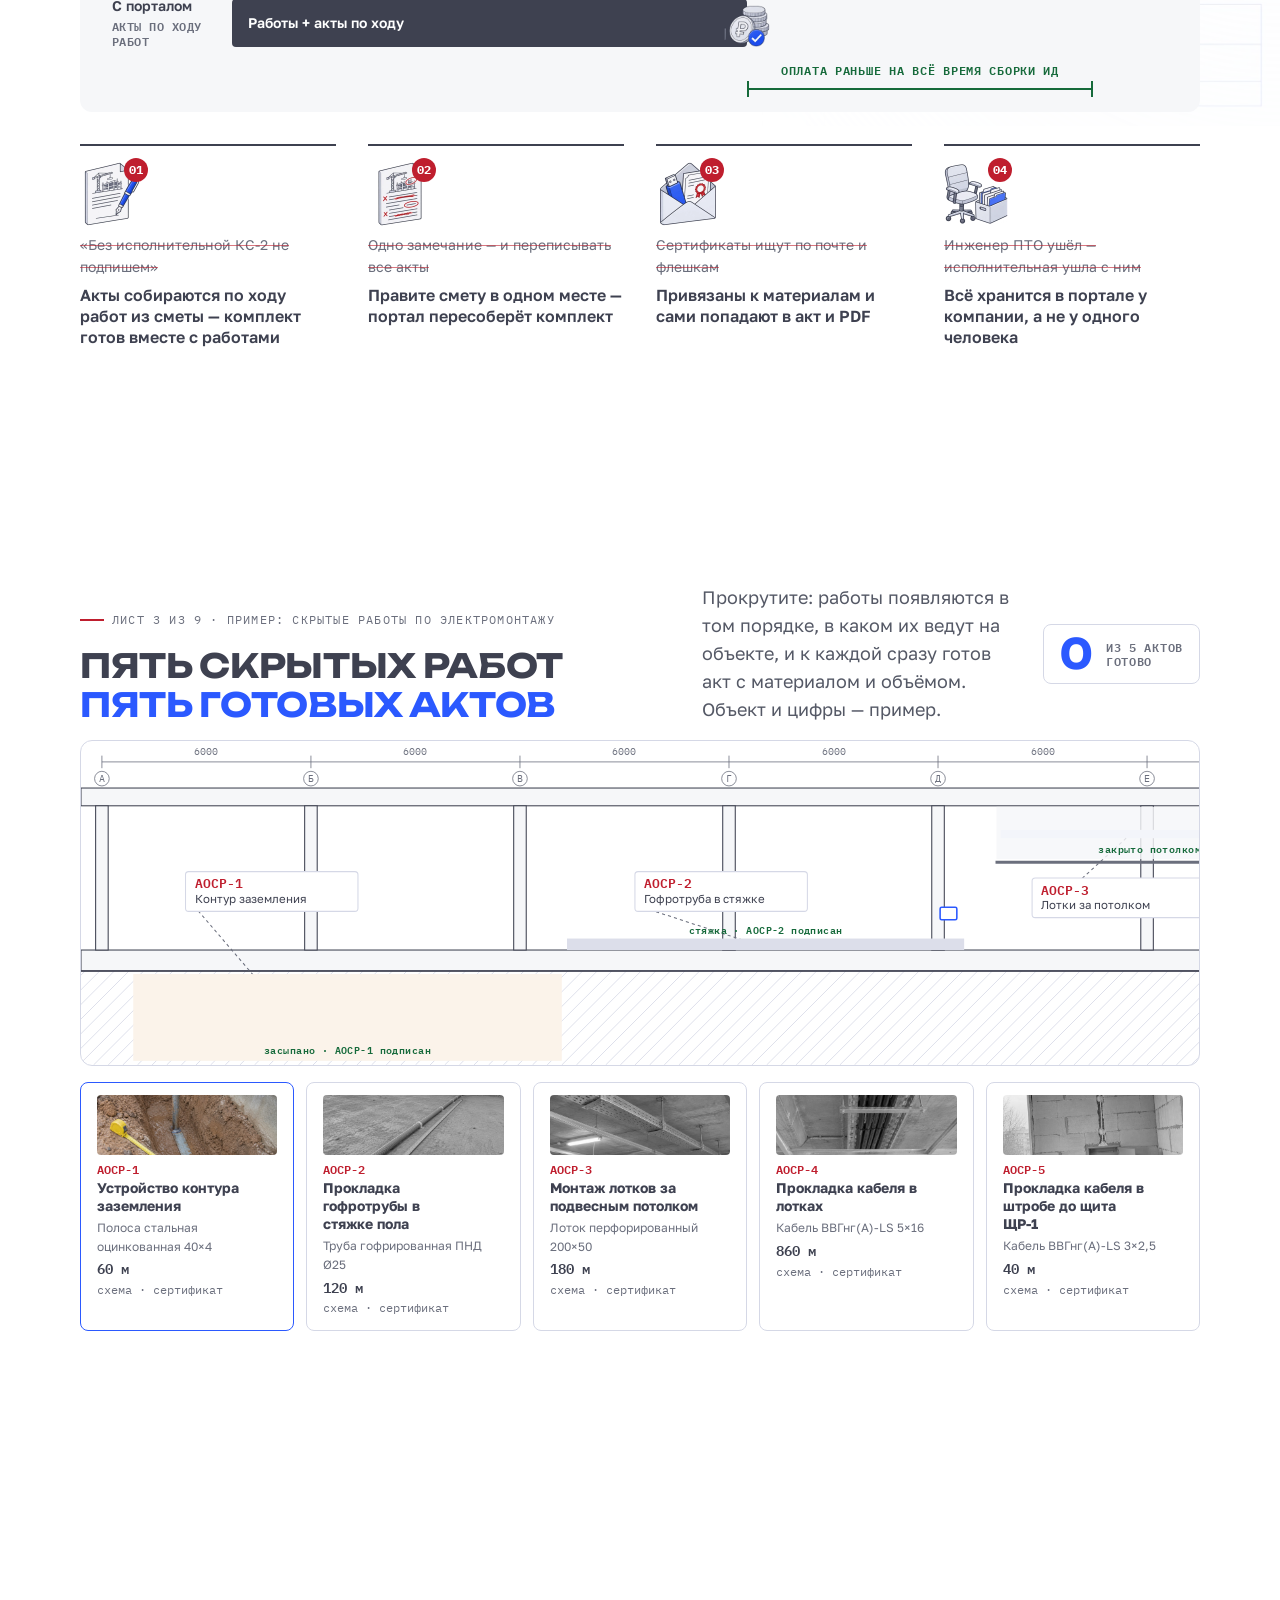
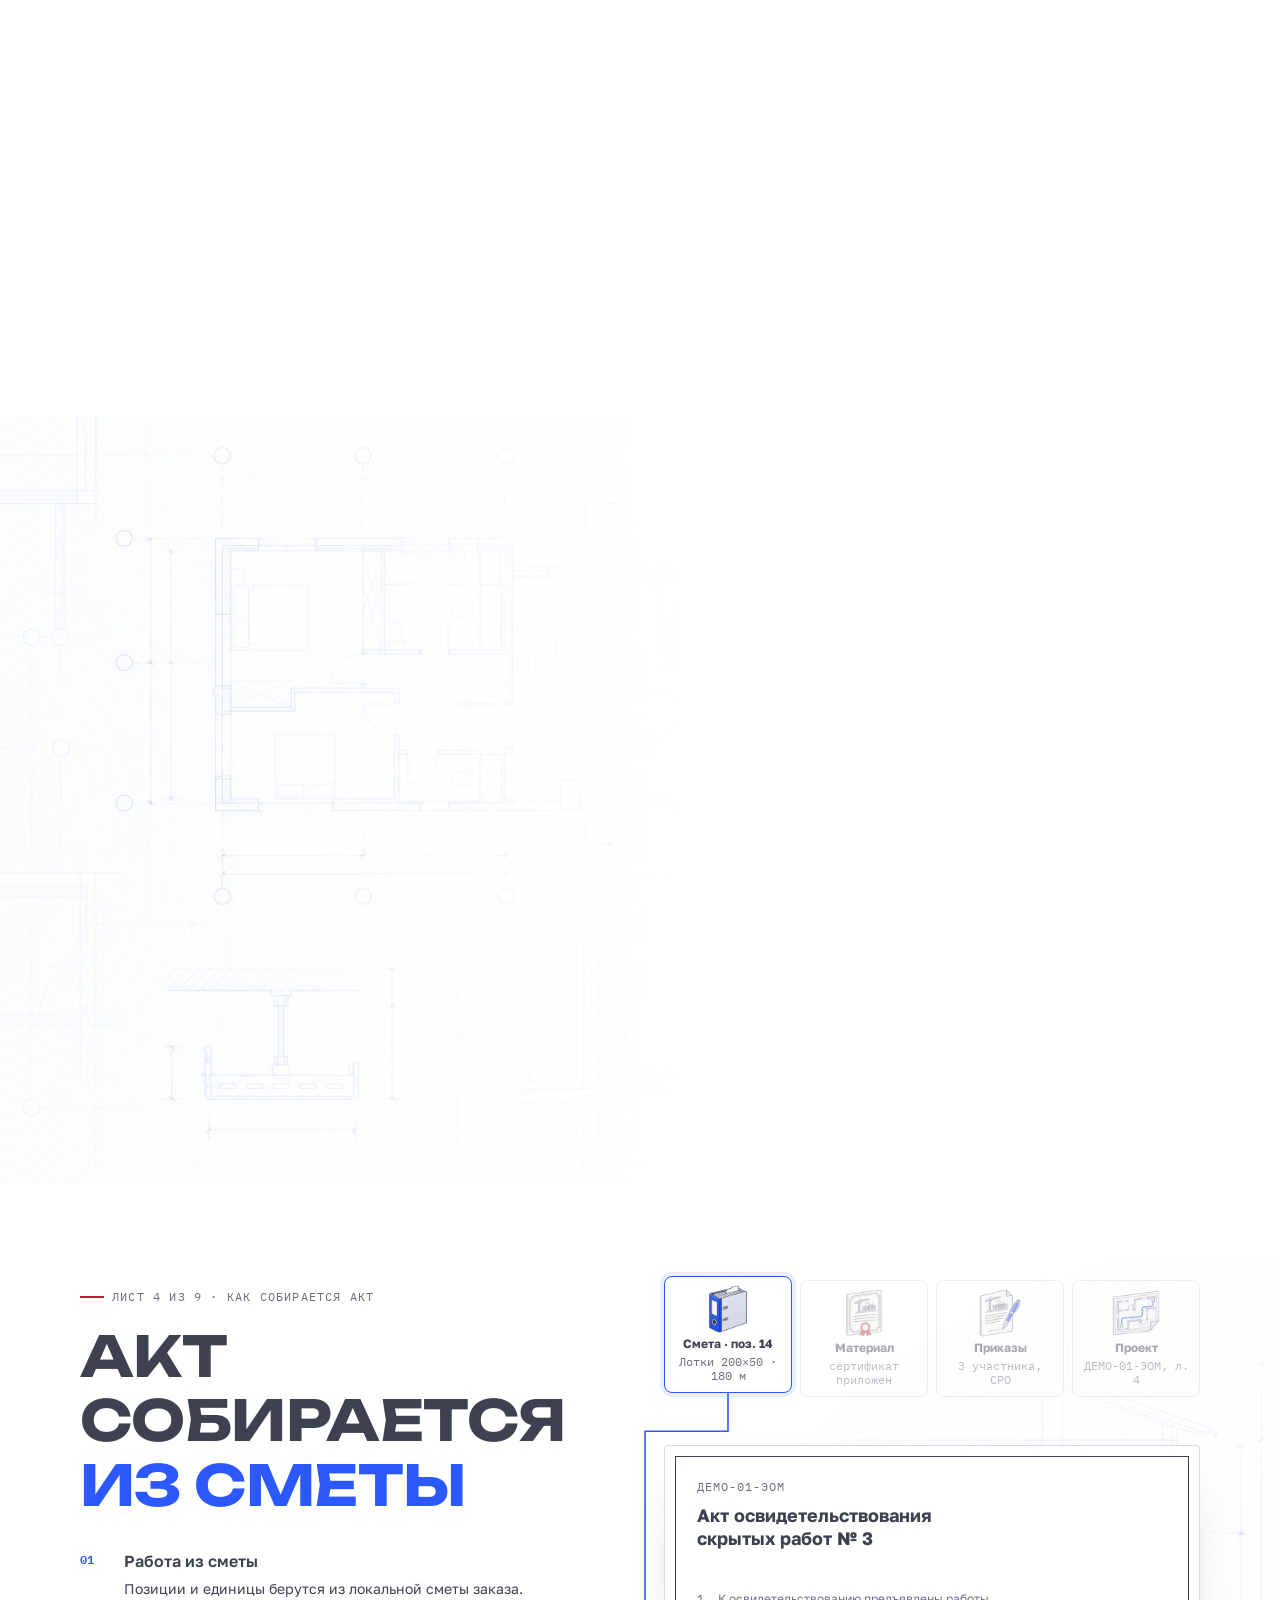
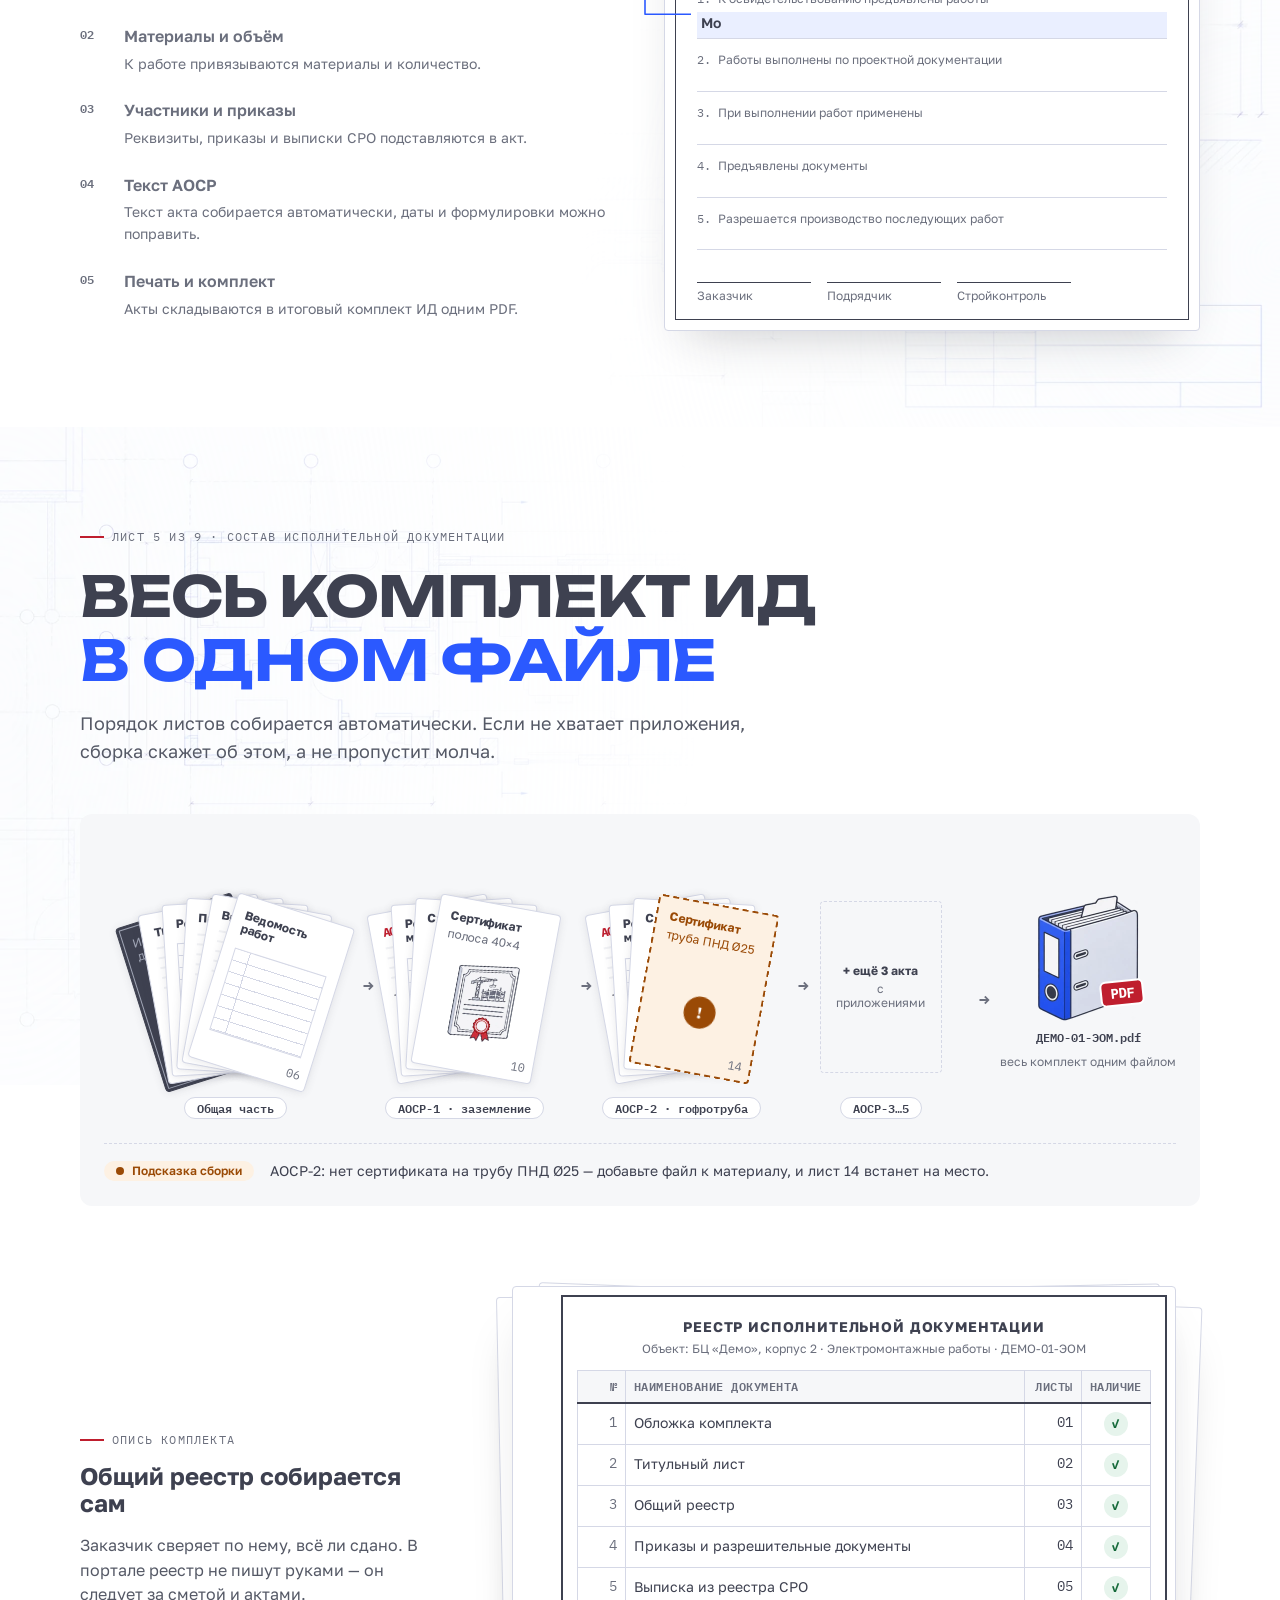
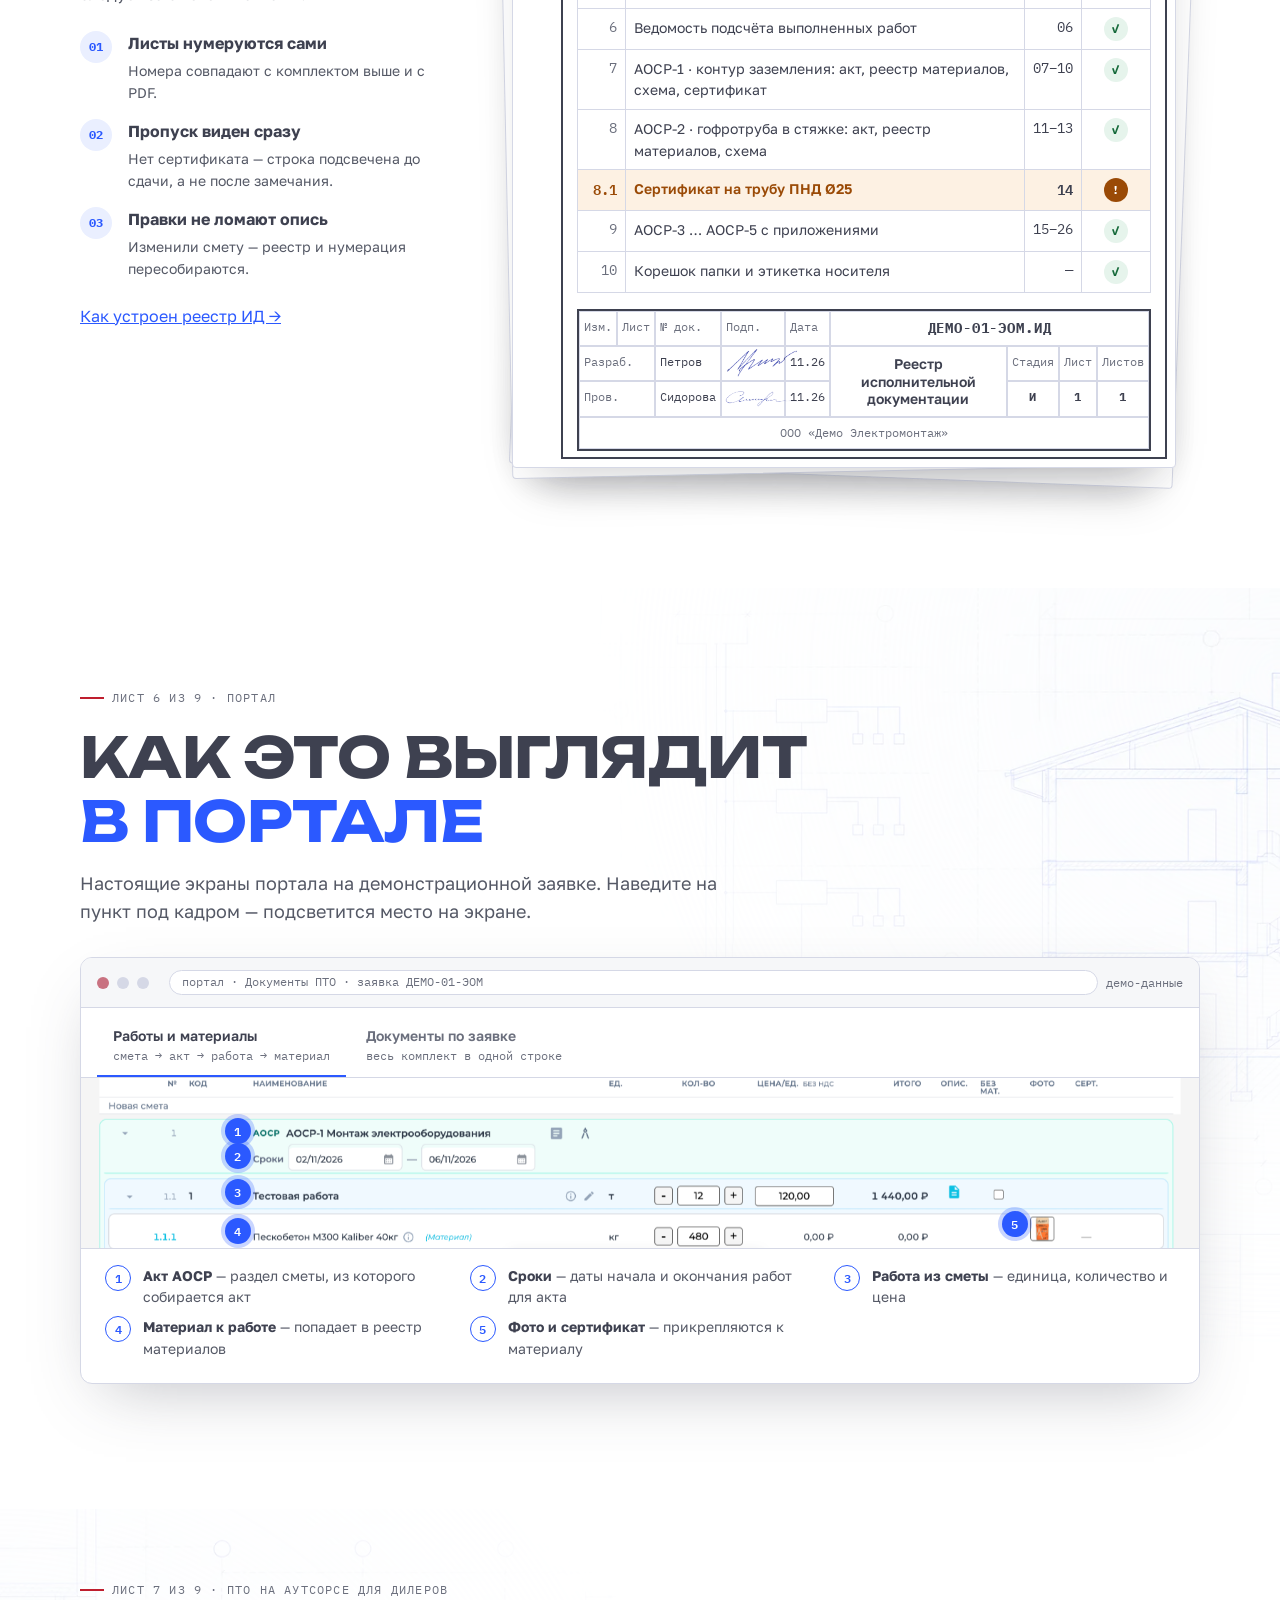
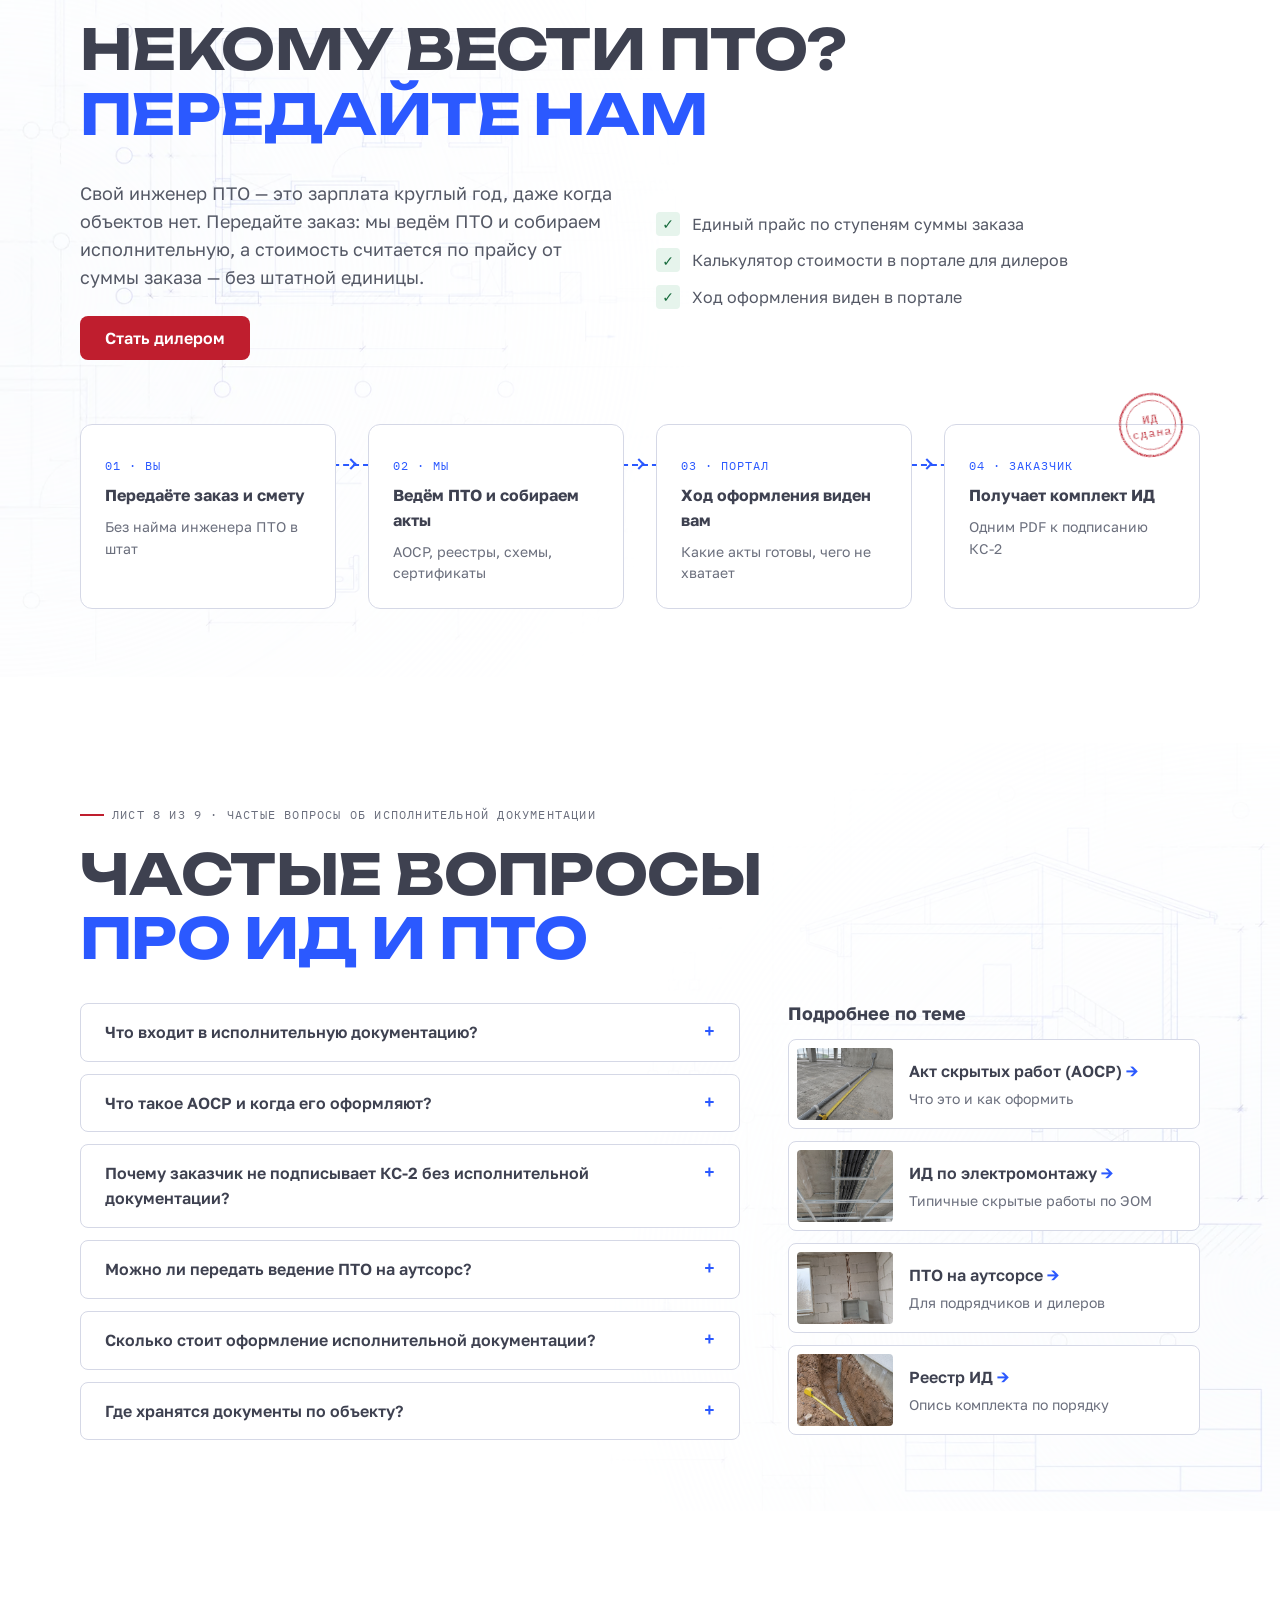
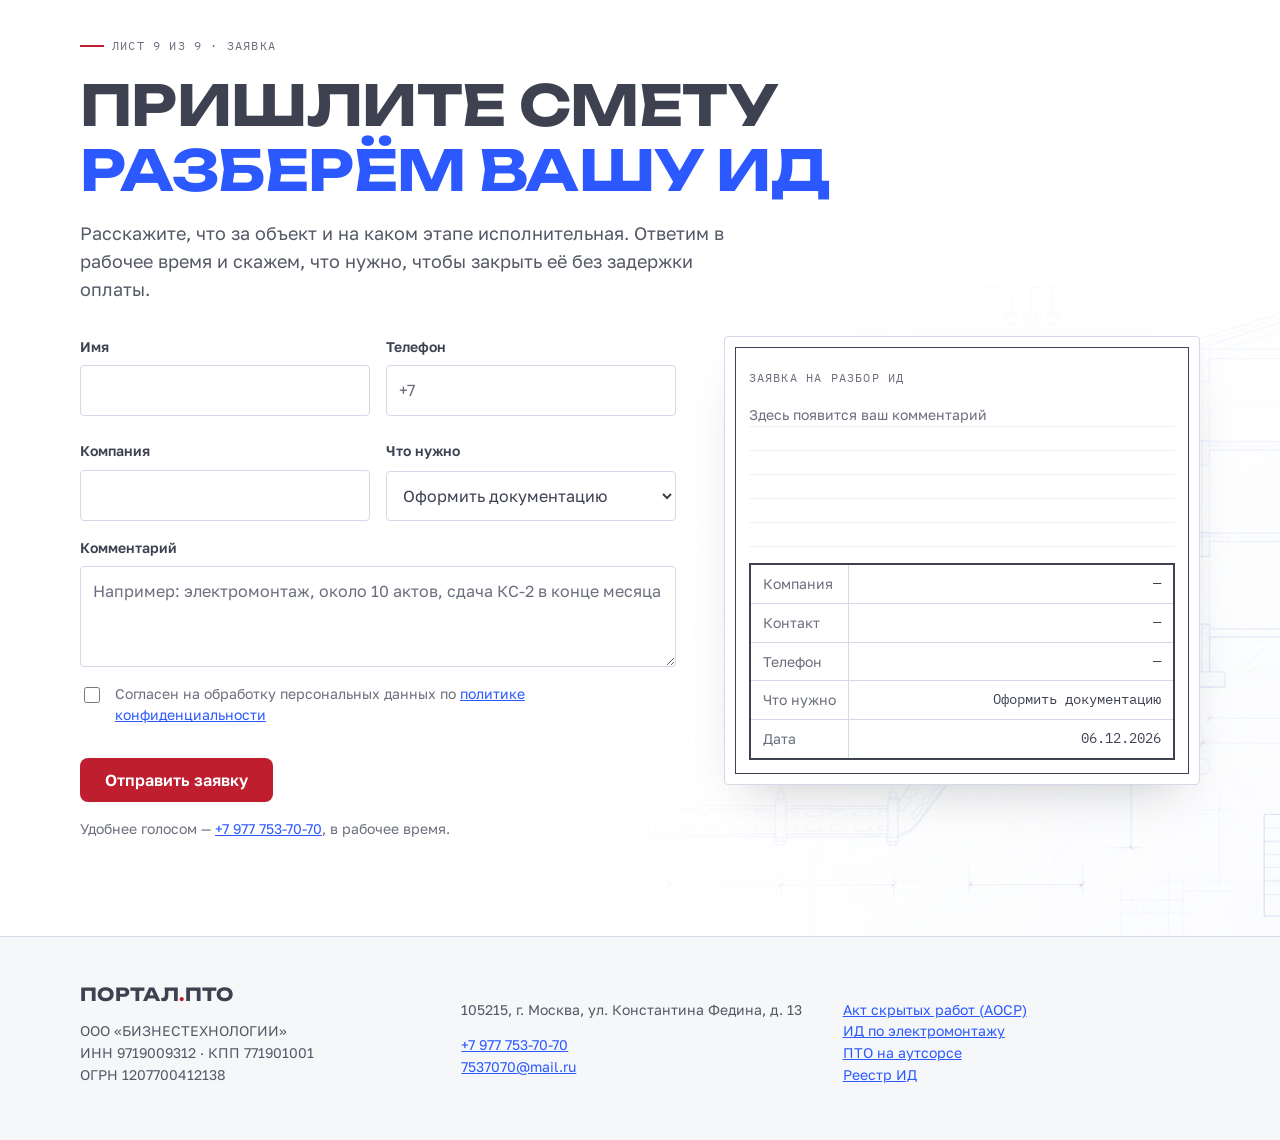
==== commit 5d96e858: "Мобильная версия: документы первого экрана строкой, карусель актов на листе 3, плотные шкала и реест" ====
--- a/index.html
+++ b/index.html
@@ -23,7 +23,7 @@
 <link rel="stylesheet" href="design/components.css">
 <link rel="stylesheet" href="site.css?v=50">
 <link rel="stylesheet" href="article.css">
-<link rel="stylesheet" href="visuals.css?v=101">
+<link rel="stylesheet" href="visuals.css?v=111">
 <script type="application/ld+json">{"@context": "https://schema.org", "@graph": [{"@type": "Organization", "@id": "https://myznikovv.github.io/portal-pto-landing/#org", "name": "ООО «БИЗНЕСТЕХНОЛОГИИ»", "alternateName": "Портал ПТО", "url": "https://myznikovv.github.io/portal-pto-landing/", "logo": "https://myznikovv.github.io/portal-pto-landing/favicon.svg", "telephone": "+7 977 753-70-70", "email": "7537070@mail.ru", "taxID": "9719009312", "address": {"@type": "PostalAddress", "streetAddress": "ул. Константина Федина, д. 13", "addressLocality": "Москва", "postalCode": "105215", "addressCountry": "RU"}}, {"@type": "WebPage", "@id": "https://myznikovv.github.io/portal-pto-landing/", "url": "https://myznikovv.github.io/portal-pto-landing/", "name": "Исполнительная документация и ПТО: АОСР из сметы", "inLanguage": "ru-RU", "about": {"@id": "https://myznikovv.github.io/portal-pto-landing/#org"}}, {"@type": "Service", "name": "Оформление исполнительной документации", "serviceType": "Исполнительная документация", "provider": {"@id": "https://myznikovv.github.io/portal-pto-landing/#org"}, "areaServed": {"@type": "Country", "name": "Россия"}, "description": "АОСР, реестры материалов, сертификаты, ведомости и исполнительные схемы собираются из сметы в один PDF-комплект."}, {"@type": "Service", "name": "Ведение ПТО на аутсорсе", "serviceType": "Услуги ПТО", "provider": {"@id": "https://myznikovv.github.io/portal-pto-landing/#org"}, "areaServed": {"@type": "Country", "name": "Россия"}, "description": "Ведём ПТО и собираем исполнительную документацию по заказу подрядчика или дилера; стоимость по прайсу от суммы заказа."}, {"@type": "FAQPage", "mainEntity": [{"@type": "Question", "name": "Что входит в исполнительную документацию?", "acceptedAnswer": {"@type": "Answer", "text": "Обложка, титульный лист и общий реестр; приказы и разрешительные документы, выписки СРО; ведомость подсчёта выполненных работ; для каждого акта — АОСР, реестр материалов, исполнительные схемы и сертификаты; корешок папки и этикетка носителя. В портале всё это собирается в один PDF."}}, {"@type": "Question", "name": "Что такое АОСР и когда его оформляют?", "acceptedAnswer": {"@type": "Answer", "text": "АОСР — акт освидетельствования скрытых работ. Его оформляют на работы, которые закрываются следующими этапами: контур заземления в грунте, трубы в стяжке пола, кабель в штробе или за подвесным потолком. Акт подписывают до того, как работу закроют. В портале текст акта собирается из сметы автоматически, даты и формулировки можно поправить."}}, {"@type": "Question", "name": "Почему заказчик не подписывает КС-2 без исполнительной документации?", "acceptedAnswer": {"@type": "Answer", "text": "Исполнительная документация подтверждает, что работы выполнены по проекту и из заявленных материалов. Пока нет актов скрытых работ, реестров и сертификатов, заказчику нечем подтвердить объём в КС-2 — поэтому приёмка и оплата откладываются."}}, {"@type": "Question", "name": "Можно ли передать ведение ПТО на аутсорс?", "acceptedAnswer": {"@type": "Answer", "text": "Да. Вы передаёте заказ, мы ведём ПТО и собираем исполнительную документацию. Это удобно подрядчикам и дилерам, которым невыгодно держать своего инженера ПТО."}}, {"@type": "Question", "name": "Сколько стоит оформление исполнительной документации?", "acceptedAnswer": {"@type": "Answer", "text": "Стоимость считается по прайсу от суммы заказа: чем больше заказ, тем ниже ставка. Пришлите смету или сумму заказа — посчитаем."}}, {"@type": "Question", "name": "Где хранятся документы по объекту?", "acceptedAnswer": {"@type": "Answer", "text": "В портале, у вашей компании: смета, акты, приказы, выписки СРО и сертификаты. Документы не пропадают, если меняется инженер ПТО, а комплект можно пересобрать после правок в смете."}}]}]}</script>
 </head>
 <body>
--- a/visuals.css
+++ b/visuals.css
@@ -630,3 +630,43 @@
 
 .gost > span { padding: var(--s-8) var(--s-4); }
 .gost .g-title { padding-inline: var(--s-8) !important; }
+
+/* ═══ Мобильная версия ═══ */
+@media (max-width: 900px) {
+  /* первый экран: документы строкой «ИД → КС-2 → оплата» */
+  .xr-side { display: grid; grid-template-columns: repeat(3, minmax(0, 1fr)); gap: var(--s-8); align-items: stretch; height: auto; margin-top: var(--s-16); }
+  .xd { position: relative; inset: auto; transform: none; padding: var(--s-8); gap: var(--s-4); }
+  .xd:not(:last-child)::after { content: none; }
+  .xd-binder { order: 1; } .xd-ks2 { order: 2; } .xd-pay { order: 3; }
+  .xd-form { font-size: calc(var(--fs-12) * 0.8); letter-spacing: 0.02em; }
+  .xd-title { font-size: var(--fs-12); }
+  .xd-table { display: none; }
+  .xd-stamp { position: static; justify-self: start; margin-top: var(--s-4); font-size: calc(var(--fs-12) * 0.8); padding: var(--bw-strong) var(--s-4); }
+  .xd-status { font-size: var(--fs-12); gap: var(--s-4); }
+  .xd-status::before { width: var(--s-24); }
+  .xd-binder { grid-template-columns: var(--s-8) 1fr; }
+  .xd-binder-body { padding: var(--s-8); gap: var(--s-4); }
+  .xd-n { font-size: var(--fs-12); }
+  .xr-art { width: 100%; }
+}
+@media (max-width: 800px) {
+  /* лист 3: акты — карусель, листается пальцем */
+  .acts { display: flex; overflow-x: auto; scroll-snap-type: x mandatory; gap: var(--s-12); padding-bottom: var(--s-8); margin-inline: calc(var(--s-16) * -1); padding-inline: var(--s-16); }
+  .act { flex: 0 0 78%; scroll-snap-align: start; }
+}
+@media (max-width: 640px) {
+  .tl-bar { white-space: normal; font-size: var(--fs-12); line-height: 1.15; }
+  .tl-wait { padding-right: var(--s-32); }
+  .reg-table { font-size: var(--fs-12); }
+  .reg-table th, .reg-table td { padding: var(--s-4) var(--s-8); }
+  .reg-table .num { width: auto; }
+  .reg-head b { font-size: var(--fs-12); }
+  .deck-note { font-size: var(--fs-12); }
+  .hero .lead { font-size: var(--fs-16); }
+}
+
+@media (max-width: 900px) {
+  .xr .xr-side { width: 100%; justify-self: stretch; }
+  .tl-usual { margin-top: var(--s-16); }
+  .tl-usual + .tl-row { margin-top: var(--s-24); }
+}
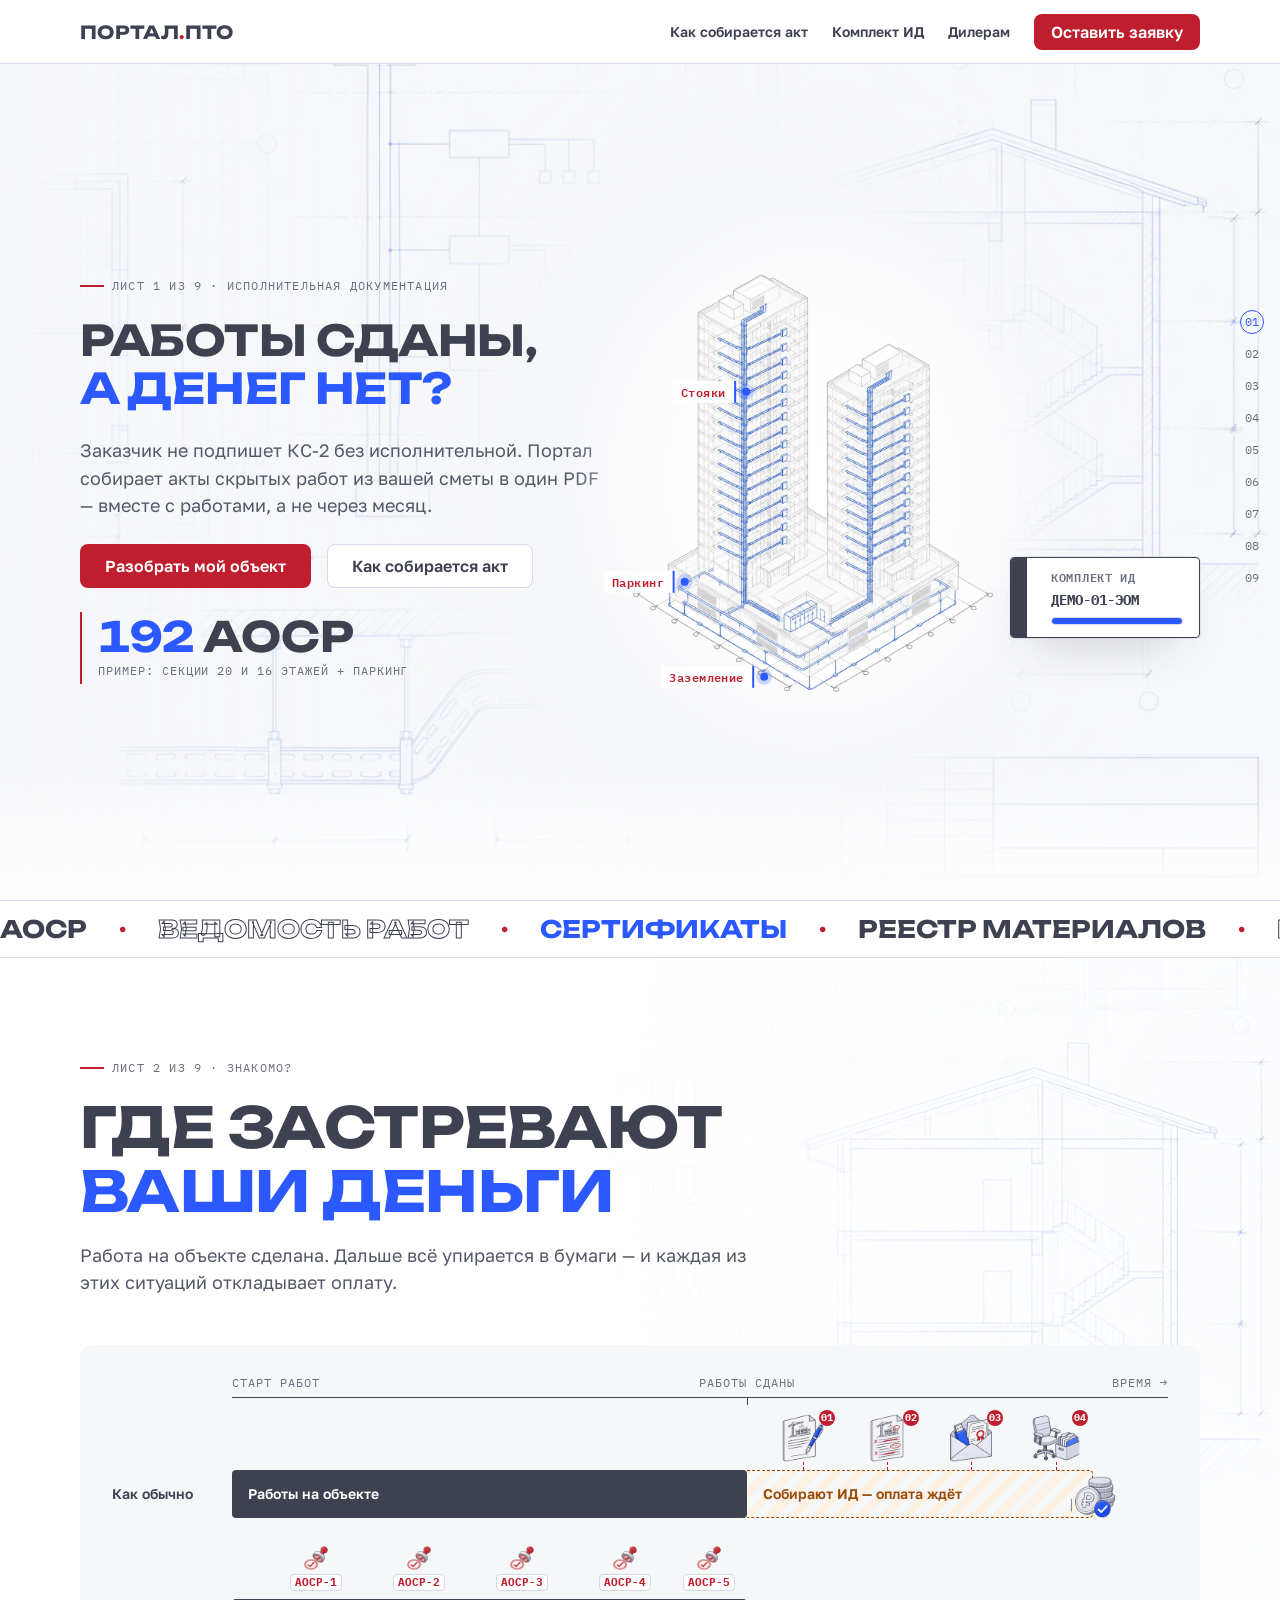
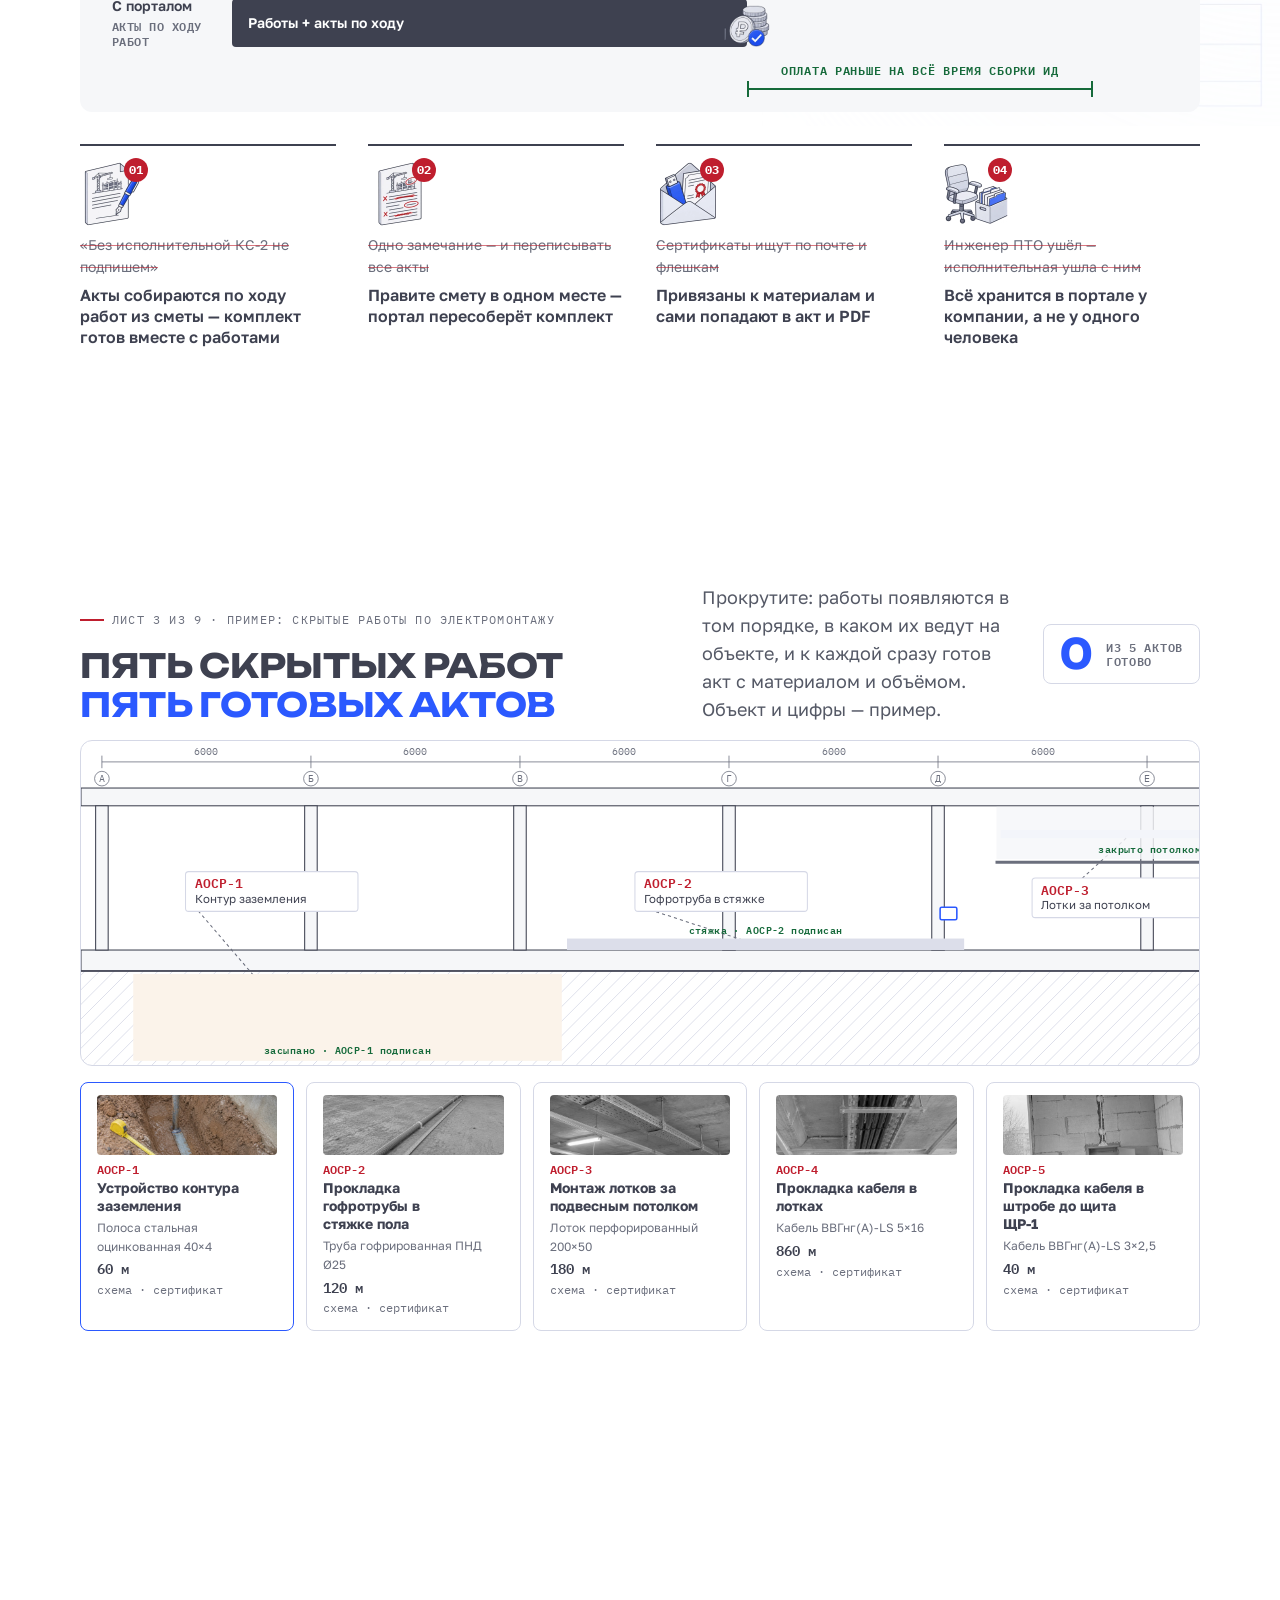
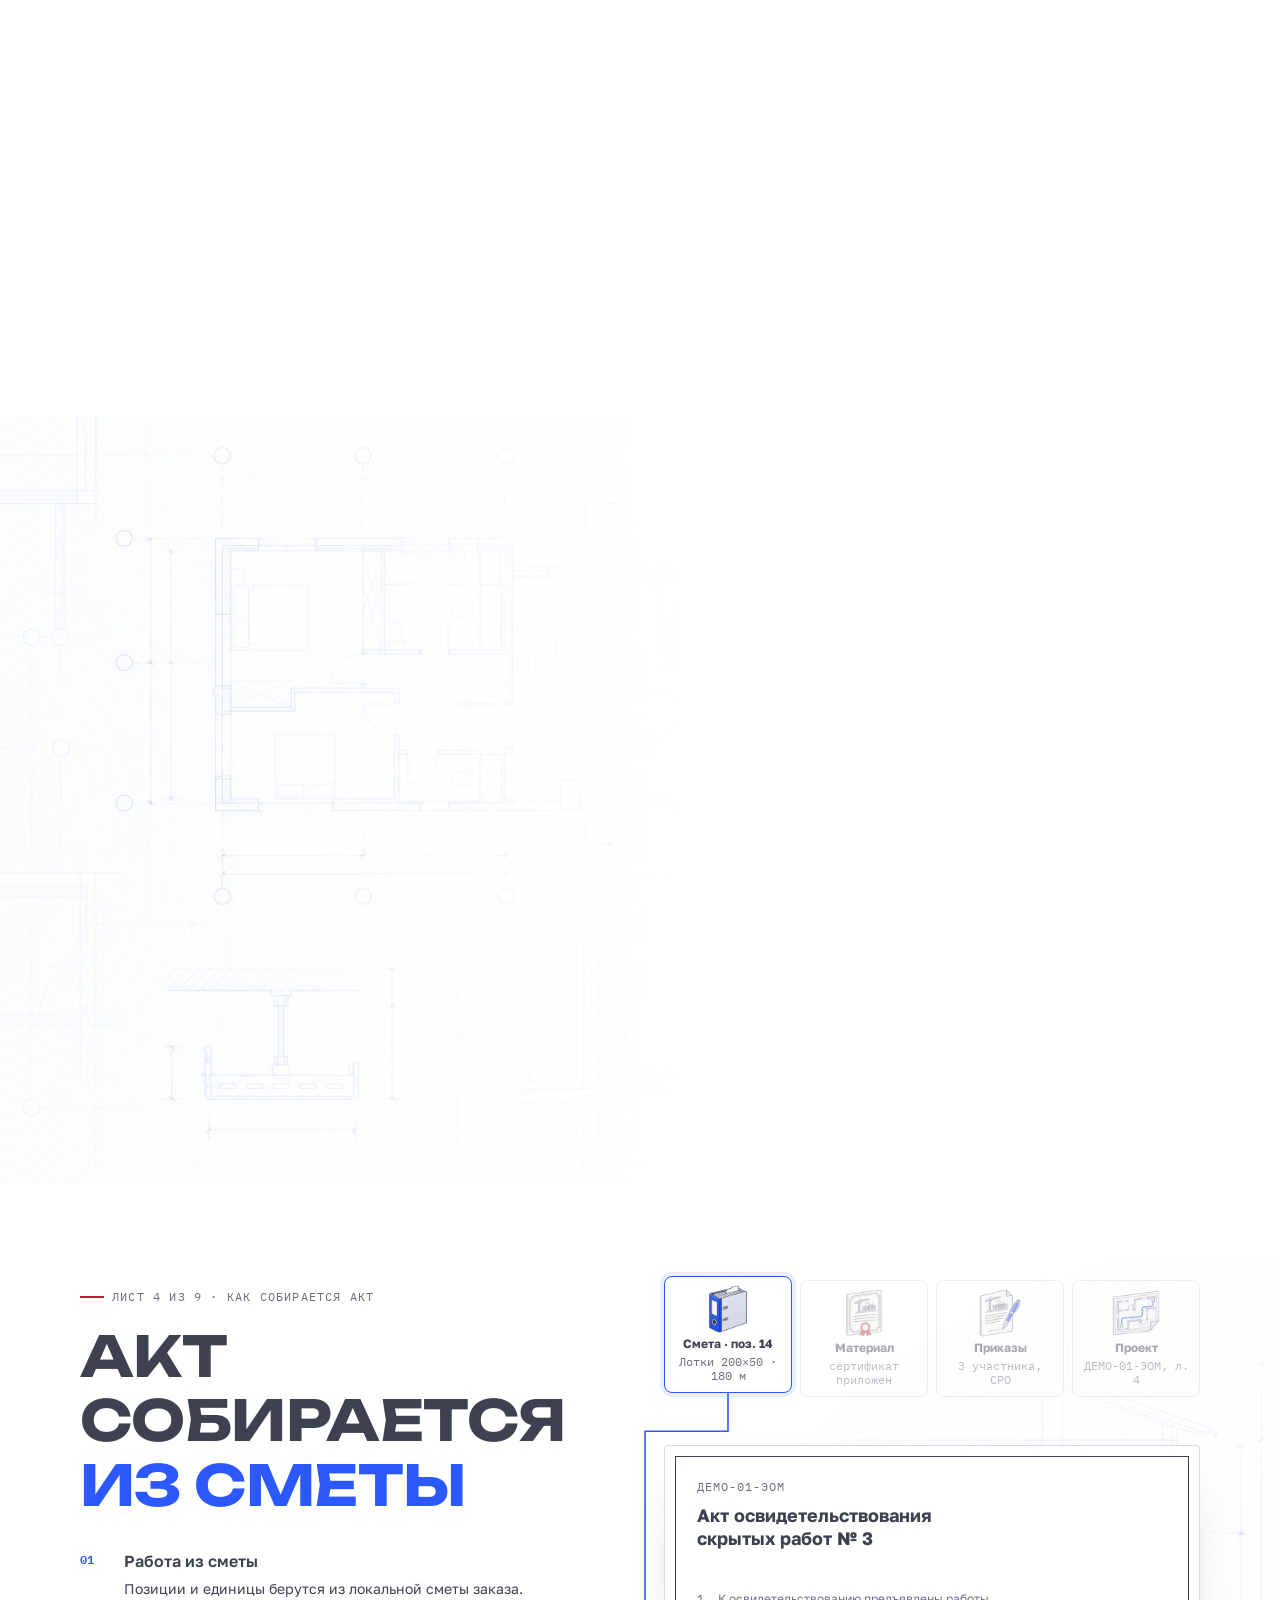
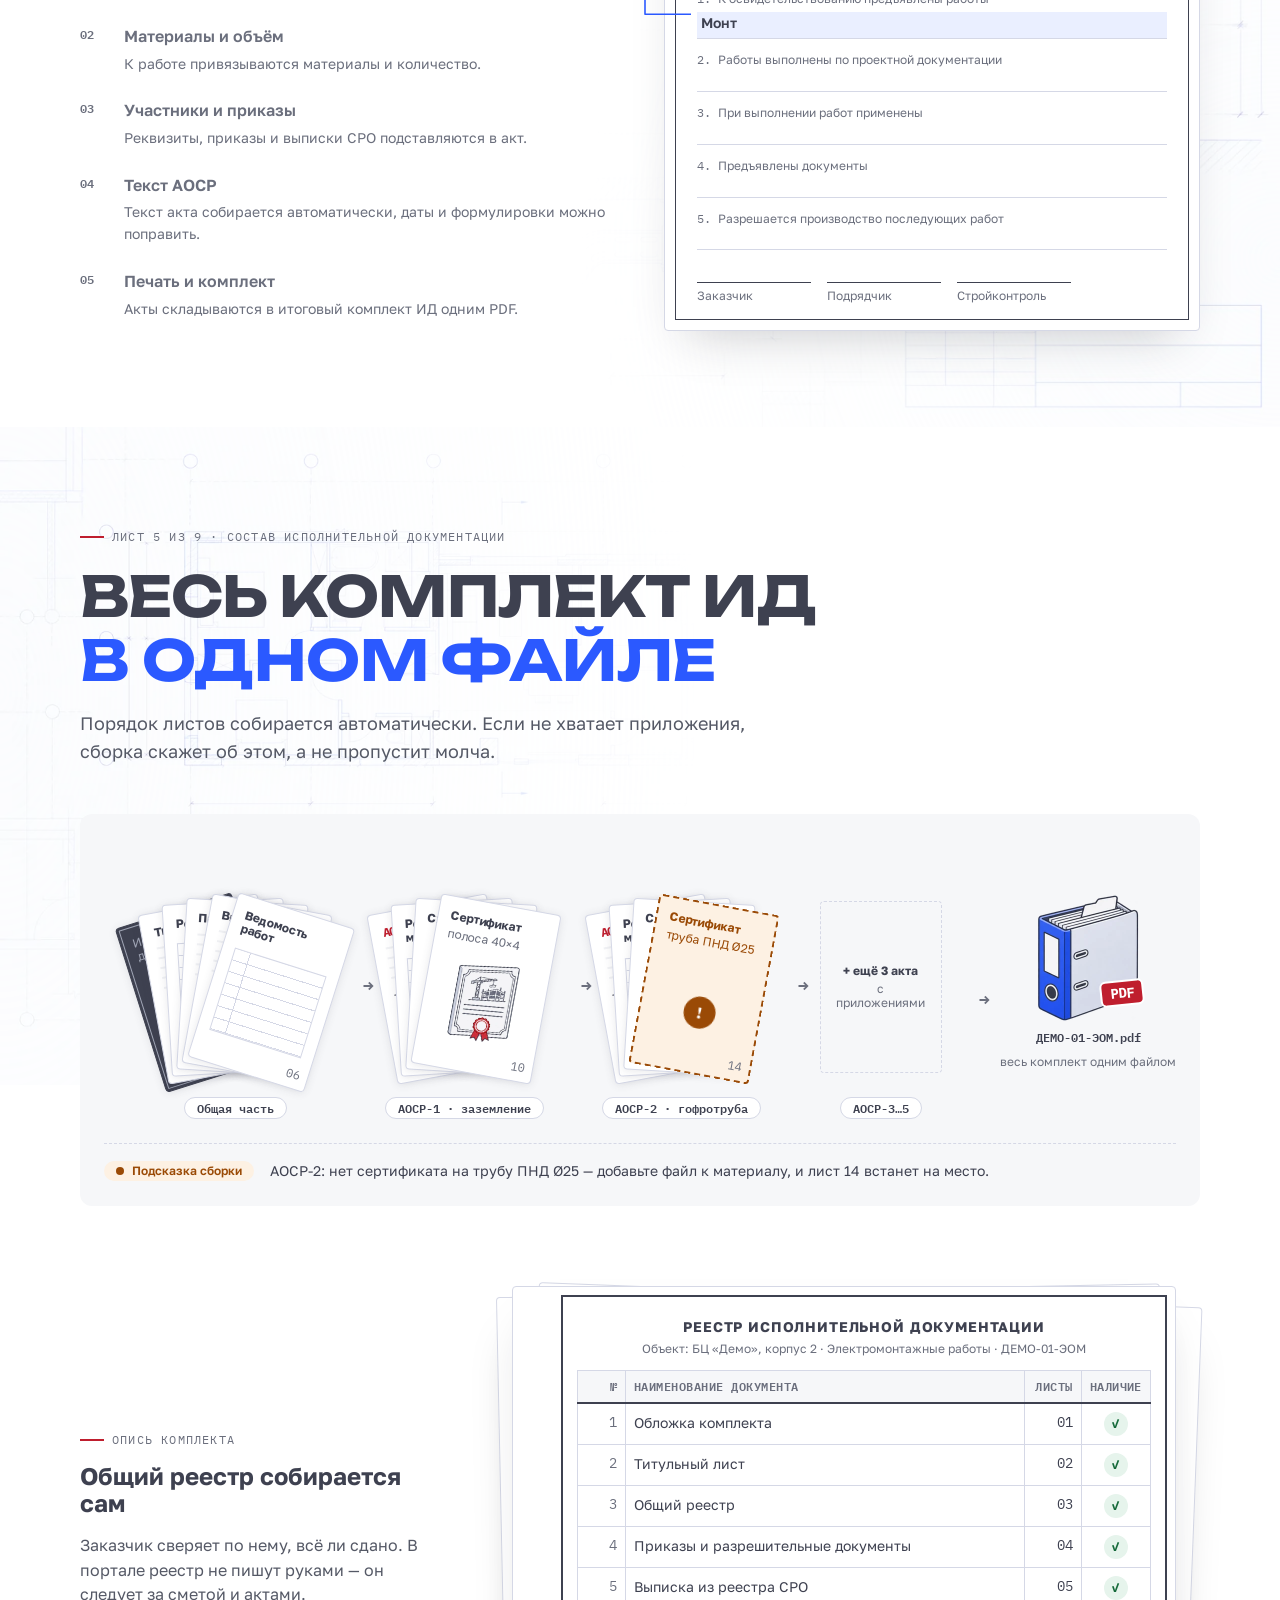
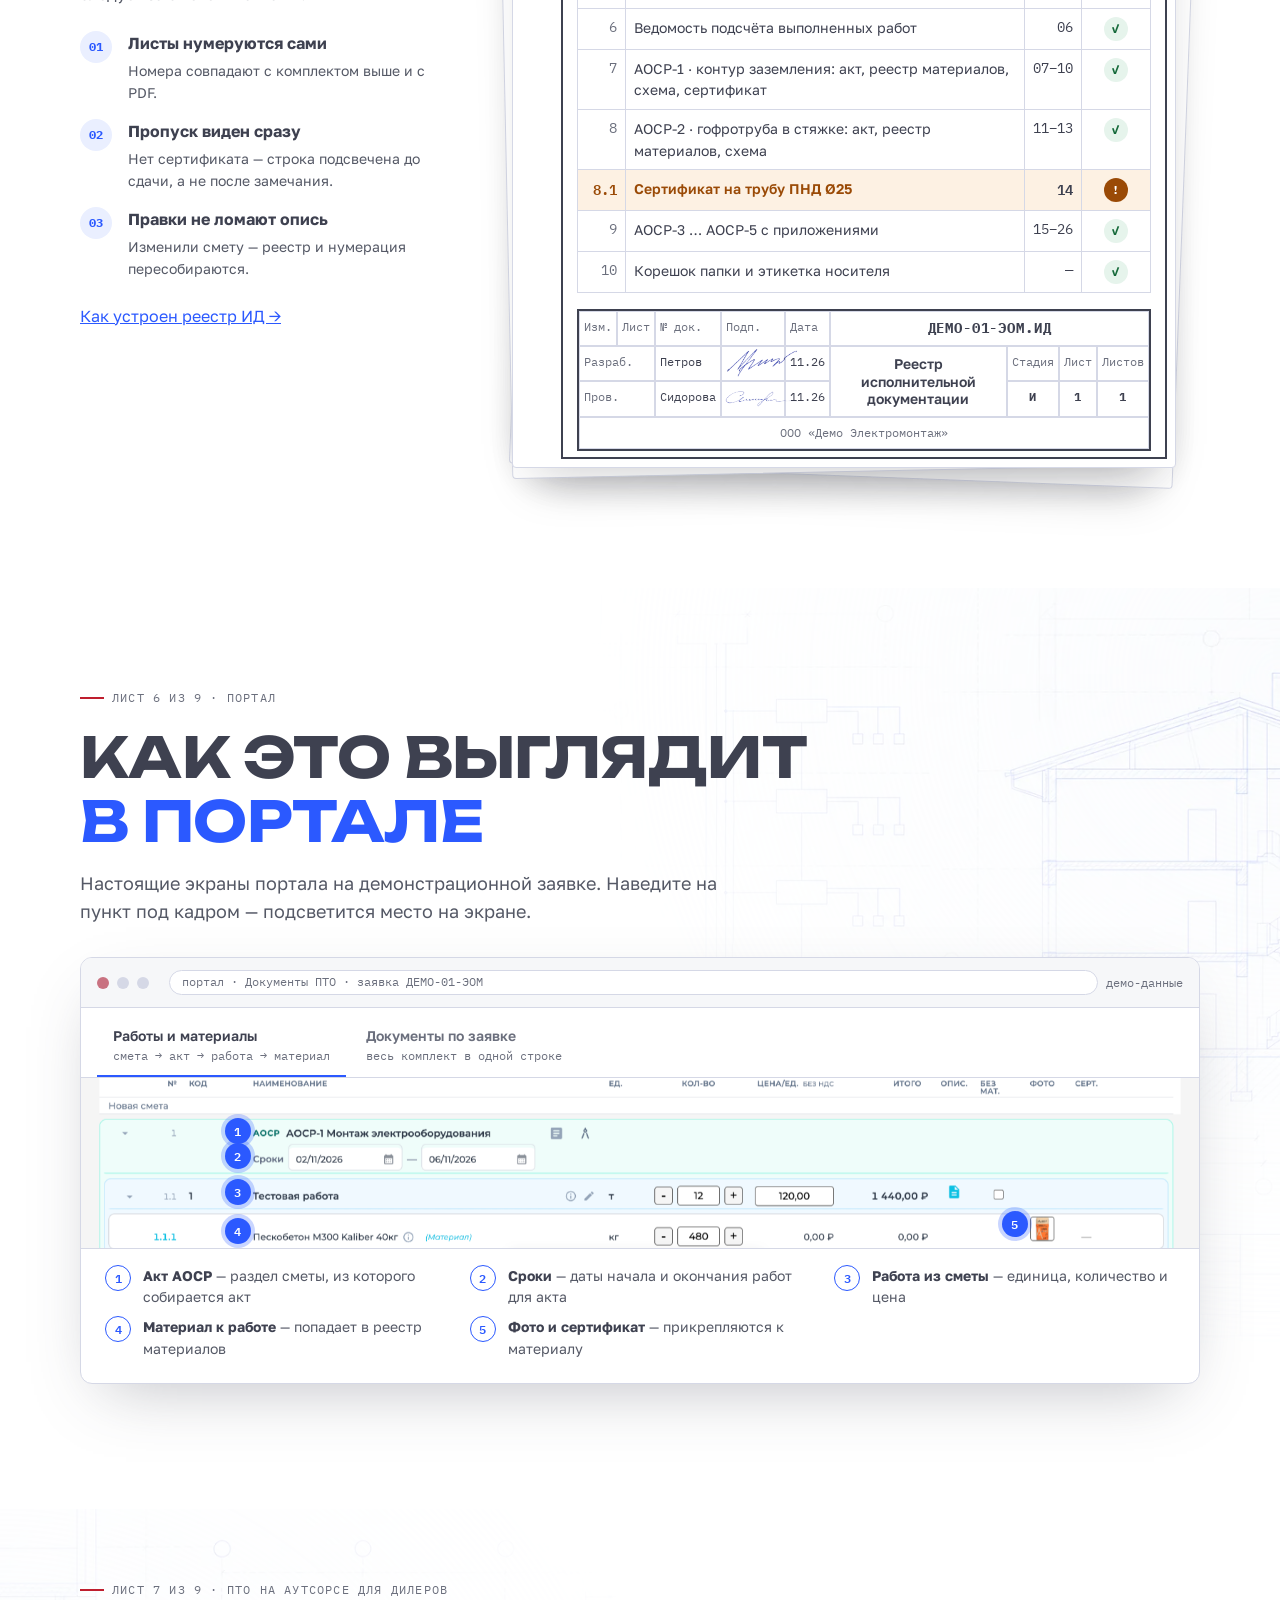
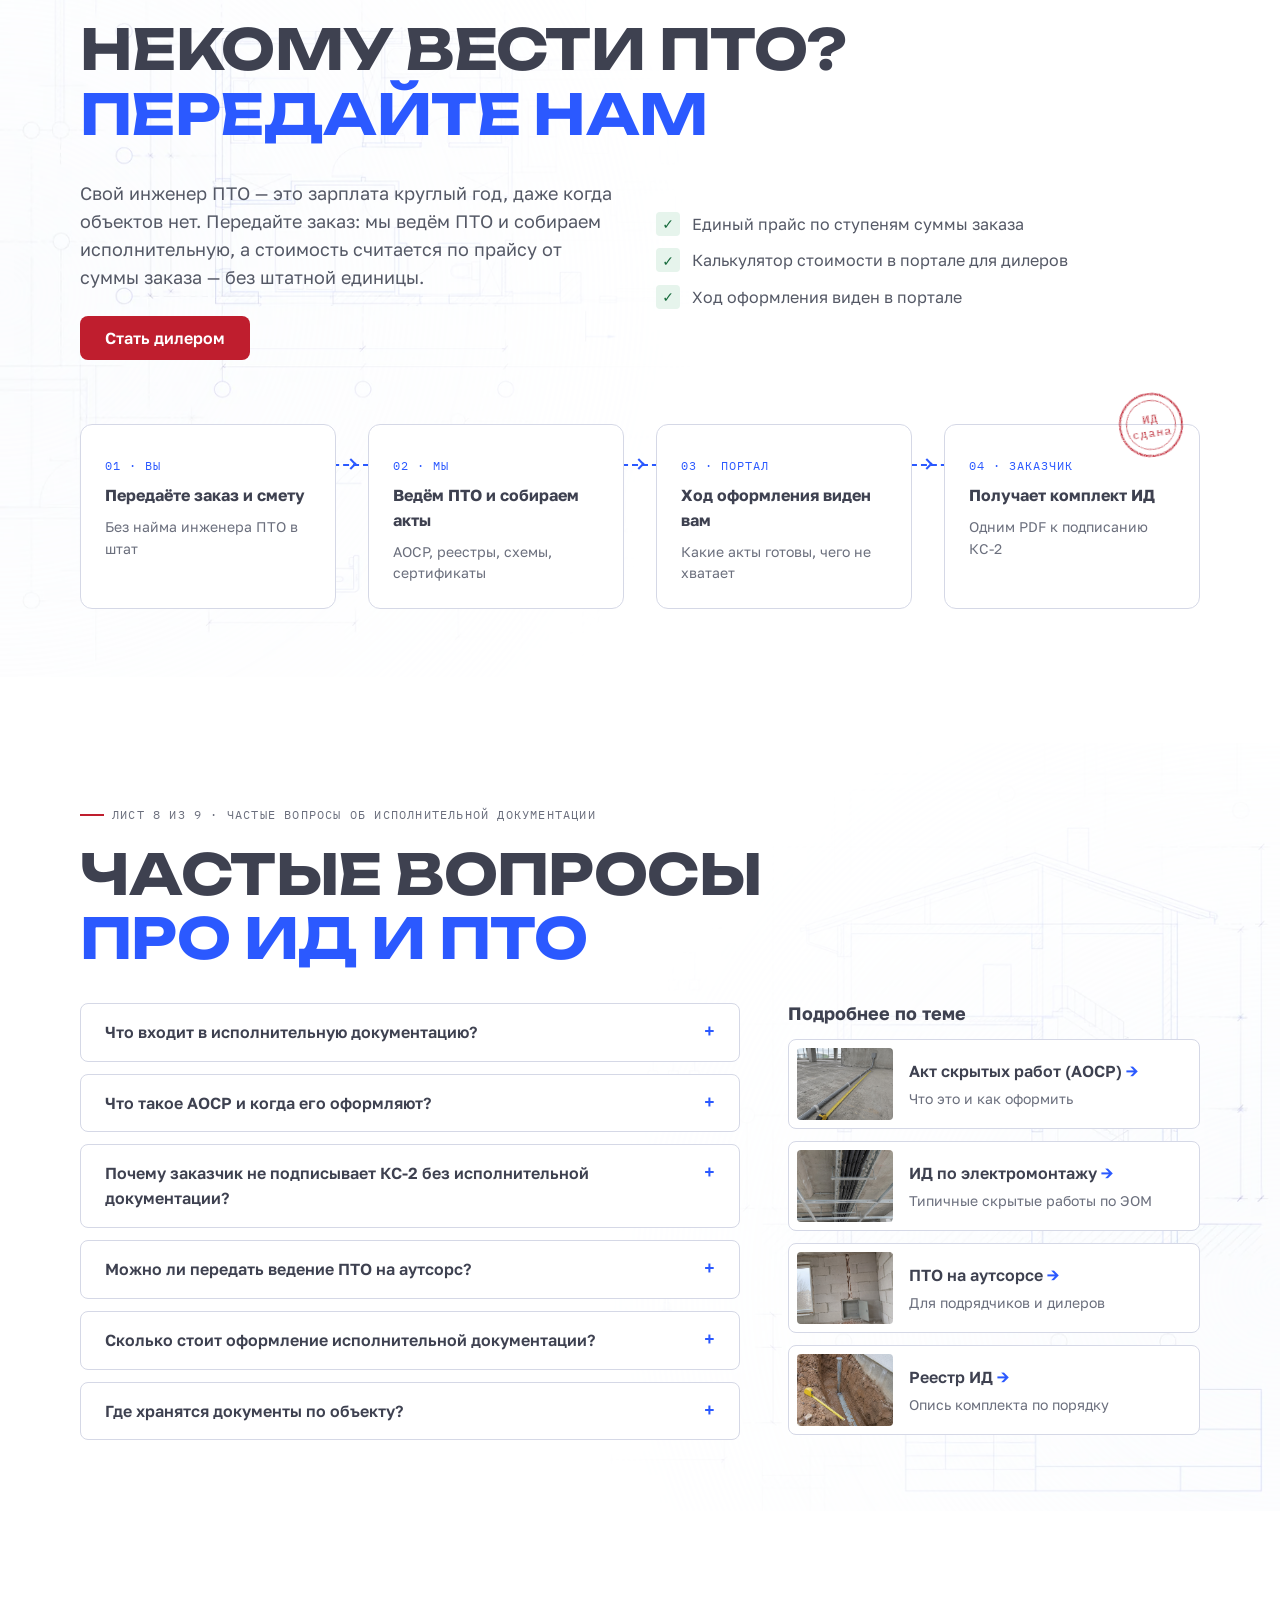
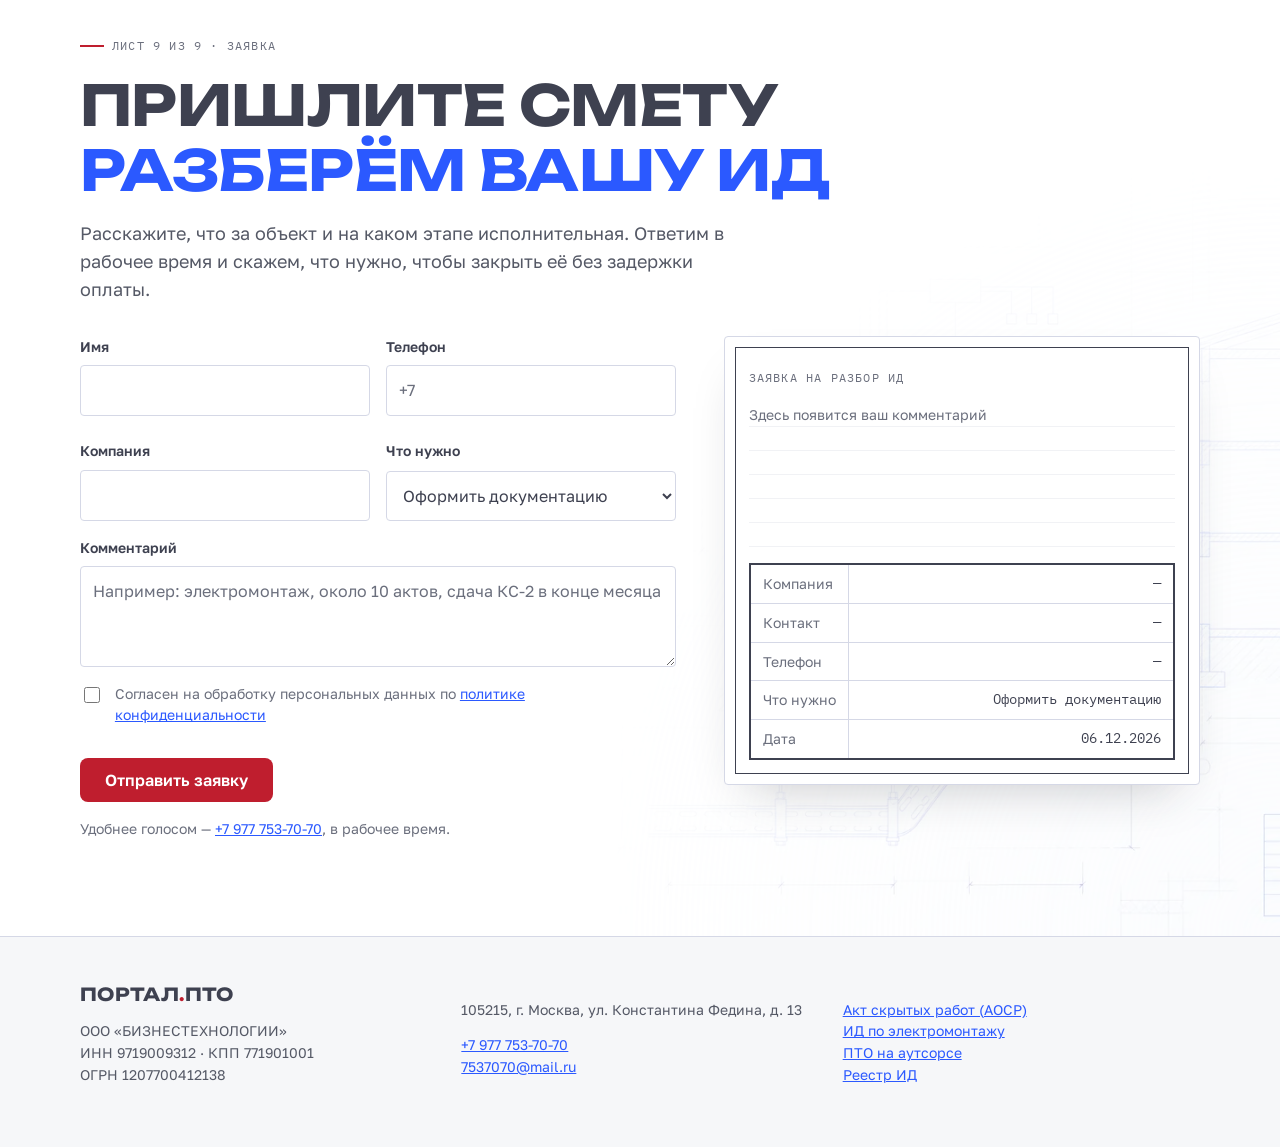
==== commit 4999a1cf: "Телефон: один лист — около экрана; без фото в актах, источников и лишних строк реестра, компактные ш" ====
--- a/index.html
+++ b/index.html
@@ -23,7 +23,7 @@
 <link rel="stylesheet" href="design/components.css">
 <link rel="stylesheet" href="site.css?v=50">
 <link rel="stylesheet" href="article.css">
-<link rel="stylesheet" href="visuals.css?v=111">
+<link rel="stylesheet" href="visuals.css?v=121">
 <script type="application/ld+json">{"@context": "https://schema.org", "@graph": [{"@type": "Organization", "@id": "https://myznikovv.github.io/portal-pto-landing/#org", "name": "ООО «БИЗНЕСТЕХНОЛОГИИ»", "alternateName": "Портал ПТО", "url": "https://myznikovv.github.io/portal-pto-landing/", "logo": "https://myznikovv.github.io/portal-pto-landing/favicon.svg", "telephone": "+7 977 753-70-70", "email": "7537070@mail.ru", "taxID": "9719009312", "address": {"@type": "PostalAddress", "streetAddress": "ул. Константина Федина, д. 13", "addressLocality": "Москва", "postalCode": "105215", "addressCountry": "RU"}}, {"@type": "WebPage", "@id": "https://myznikovv.github.io/portal-pto-landing/", "url": "https://myznikovv.github.io/portal-pto-landing/", "name": "Исполнительная документация и ПТО: АОСР из сметы", "inLanguage": "ru-RU", "about": {"@id": "https://myznikovv.github.io/portal-pto-landing/#org"}}, {"@type": "Service", "name": "Оформление исполнительной документации", "serviceType": "Исполнительная документация", "provider": {"@id": "https://myznikovv.github.io/portal-pto-landing/#org"}, "areaServed": {"@type": "Country", "name": "Россия"}, "description": "АОСР, реестры материалов, сертификаты, ведомости и исполнительные схемы собираются из сметы в один PDF-комплект."}, {"@type": "Service", "name": "Ведение ПТО на аутсорсе", "serviceType": "Услуги ПТО", "provider": {"@id": "https://myznikovv.github.io/portal-pto-landing/#org"}, "areaServed": {"@type": "Country", "name": "Россия"}, "description": "Ведём ПТО и собираем исполнительную документацию по заказу подрядчика или дилера; стоимость по прайсу от суммы заказа."}, {"@type": "FAQPage", "mainEntity": [{"@type": "Question", "name": "Что входит в исполнительную документацию?", "acceptedAnswer": {"@type": "Answer", "text": "Обложка, титульный лист и общий реестр; приказы и разрешительные документы, выписки СРО; ведомость подсчёта выполненных работ; для каждого акта — АОСР, реестр материалов, исполнительные схемы и сертификаты; корешок папки и этикетка носителя. В портале всё это собирается в один PDF."}}, {"@type": "Question", "name": "Что такое АОСР и когда его оформляют?", "acceptedAnswer": {"@type": "Answer", "text": "АОСР — акт освидетельствования скрытых работ. Его оформляют на работы, которые закрываются следующими этапами: контур заземления в грунте, трубы в стяжке пола, кабель в штробе или за подвесным потолком. Акт подписывают до того, как работу закроют. В портале текст акта собирается из сметы автоматически, даты и формулировки можно поправить."}}, {"@type": "Question", "name": "Почему заказчик не подписывает КС-2 без исполнительной документации?", "acceptedAnswer": {"@type": "Answer", "text": "Исполнительная документация подтверждает, что работы выполнены по проекту и из заявленных материалов. Пока нет актов скрытых работ, реестров и сертификатов, заказчику нечем подтвердить объём в КС-2 — поэтому приёмка и оплата откладываются."}}, {"@type": "Question", "name": "Можно ли передать ведение ПТО на аутсорс?", "acceptedAnswer": {"@type": "Answer", "text": "Да. Вы передаёте заказ, мы ведём ПТО и собираем исполнительную документацию. Это удобно подрядчикам и дилерам, которым невыгодно держать своего инженера ПТО."}}, {"@type": "Question", "name": "Сколько стоит оформление исполнительной документации?", "acceptedAnswer": {"@type": "Answer", "text": "Стоимость считается по прайсу от суммы заказа: чем больше заказ, тем ниже ставка. Пришлите смету или сумму заказа — посчитаем."}}, {"@type": "Question", "name": "Где хранятся документы по объекту?", "acceptedAnswer": {"@type": "Answer", "text": "В портале, у вашей компании: смета, акты, приказы, выписки СРО и сертификаты. Документы не пропадают, если меняется инженер ПТО, а комплект можно пересобрать после правок в смете."}}]}]}</script>
 </head>
 <body>
--- a/visuals.css
+++ b/visuals.css
@@ -670,3 +670,52 @@
   .tl-usual { margin-top: var(--s-16); }
   .tl-usual + .tl-row { margin-top: var(--s-24); }
 }
+
+/* ═══ Телефон: «один лист — один экран». Оставляем схему и вывод, второстепенное прячем ═══ */
+@media (max-width: 640px) {
+  .section { padding-block: var(--s-48); }
+  .head2 { margin-block: var(--s-8); }
+  .lead { font-size: var(--fs-14); }
+  /* 1: иллюстрация ниже, без выносок, документы строкой */
+  .hero-grid { gap: var(--s-16); padding-block: var(--s-24) !important; }
+  .xr-art { width: 74%; justify-self: center; margin-inline: auto; }
+  .xr-tag { display: none; }
+  .axo-count b { font-size: var(--fs-24); }
+  /* 2: решения 2×2 без зачёркнутых болей */
+  .fixes { grid-template-columns: repeat(2, minmax(0, 1fr)); gap: var(--s-16); margin-top: var(--s-16); }
+  .fixes s { display: none; }
+  .fixes b { font-size: var(--fs-14); }
+  .fx-n { width: var(--s-32); height: var(--s-32); }
+  /* 3: акты без фото, карусель короче */
+  .act-photo { display: none; }
+  .act { flex-basis: 62%; }
+  .reel-count b { font-size: var(--fs-24); }
+  /* 4: только шаги-заголовки и акт; источники и фото — на десктопе */
+  .asm-src, .build .clip { display: none; }
+  .asm-steps { gap: var(--s-4); margin-top: var(--s-12); }
+  .asm-steps li { padding: var(--s-4) 0; }
+  .asm-steps .asm-step span { display: none; }
+  .aosr { padding: var(--s-16); }
+  .aosr-head { gap: var(--s-4); }
+  .aosr-head b { font-size: var(--fs-14); }
+  .aosr-fields { gap: var(--s-8); }
+  .aosr-fields b { font-size: var(--fs-12); }
+  .aosr .stamp-svg { width: var(--s-96); }
+  /* 5: колода остаётся, реестр — ключевые строки */
+  .deck-wrap { margin-top: var(--s-24); }
+  .reg-side p, .reg-points span, .reg-ic { display: none; }
+  .reg-points { gap: var(--s-8); }
+  .reg-table tbody tr:nth-child(n+2):nth-child(-n+6), .reg-table tbody tr:last-child { display: none; }
+  .registry { margin-top: var(--s-32); gap: var(--s-16); }
+  /* 6: расшифровка в две колонки мелко */
+  .shot-legend { grid-template-columns: repeat(2, minmax(0, 1fr)); gap: var(--s-8); padding: var(--s-12); font-size: var(--fs-12); }
+  .br-tabs button small { display: none; }
+  /* 7: маршрут — строки без карточек */
+  .route { gap: var(--s-8); margin-top: var(--s-24); }
+  .route li { padding: var(--s-12) var(--s-16); }
+  .route li > span:not(.route-n):not(.stamp) { display: none; }
+  .dealer .checks { gap: var(--s-8); font-size: var(--fs-14); }
+  /* 8: статьи — в подвале */
+  .reads { display: none; }
+}
+@media (max-width: 640px) { .registry { display: none; } }
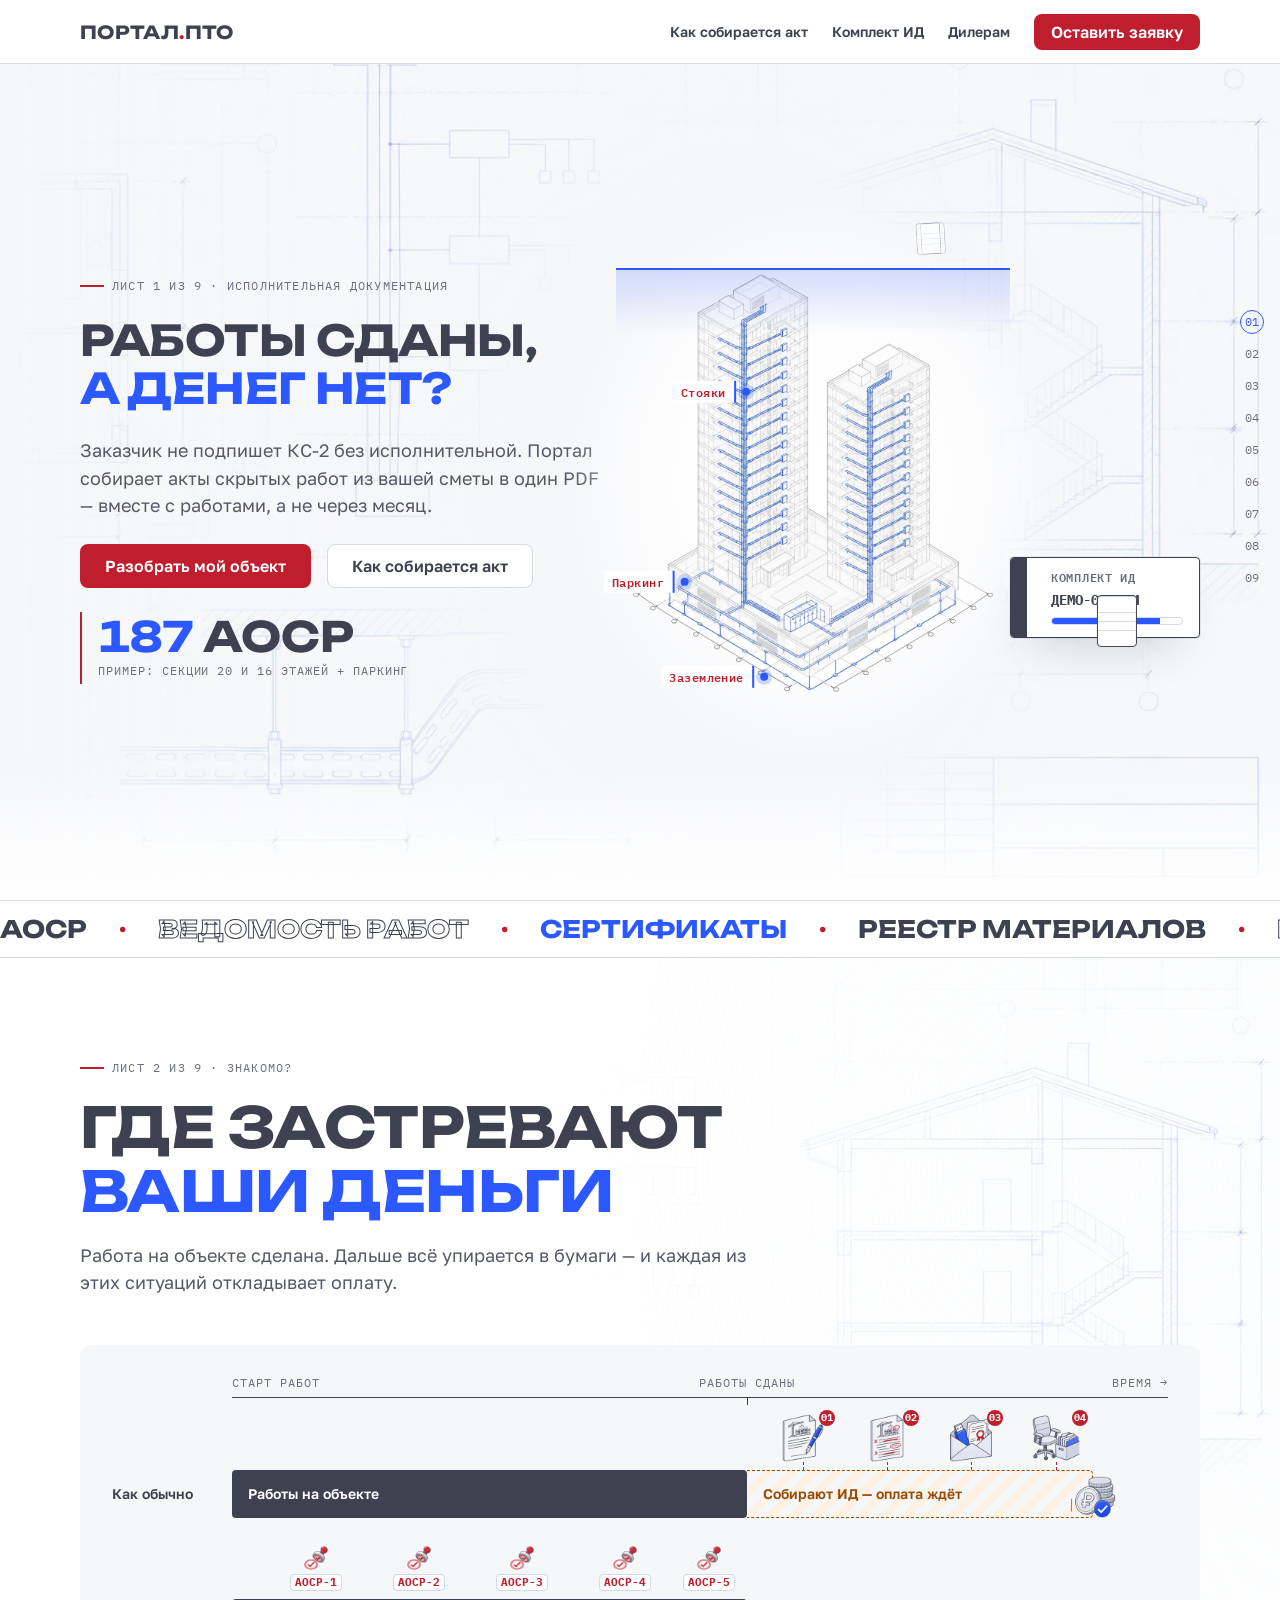
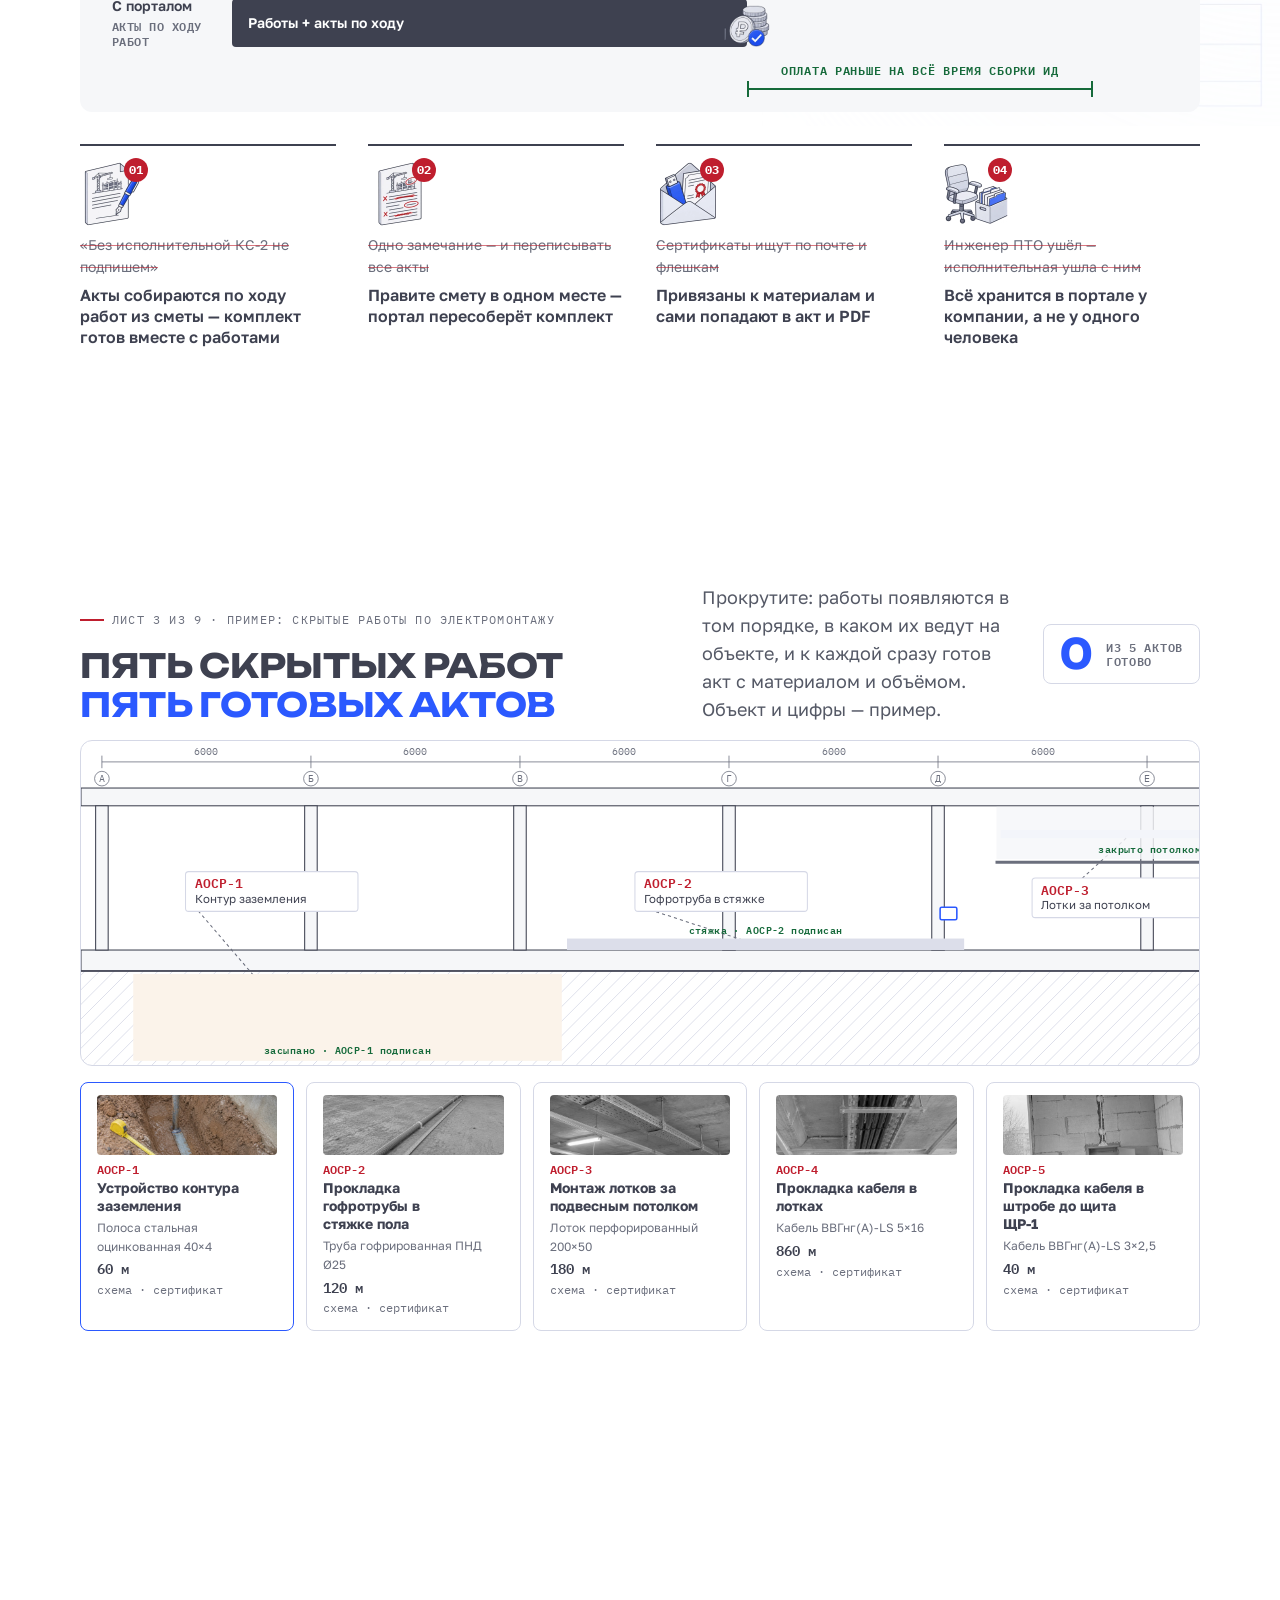
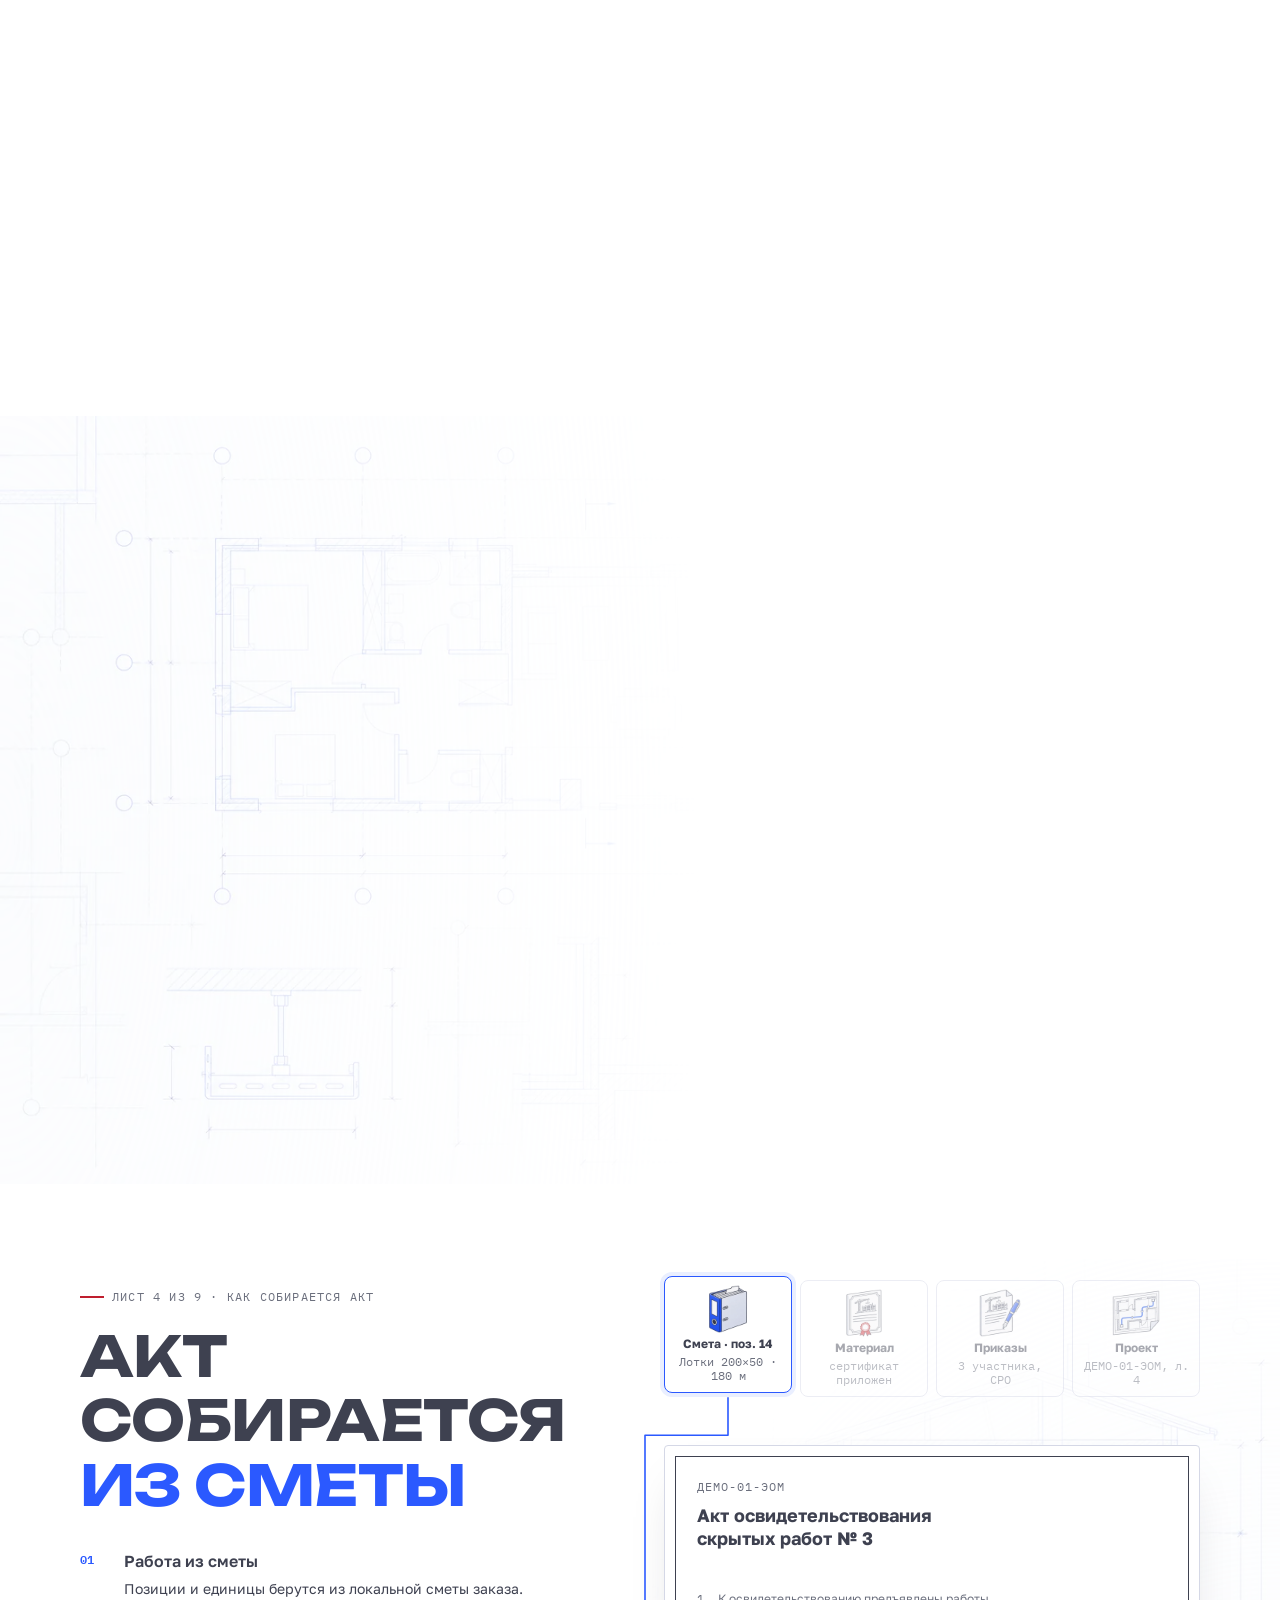
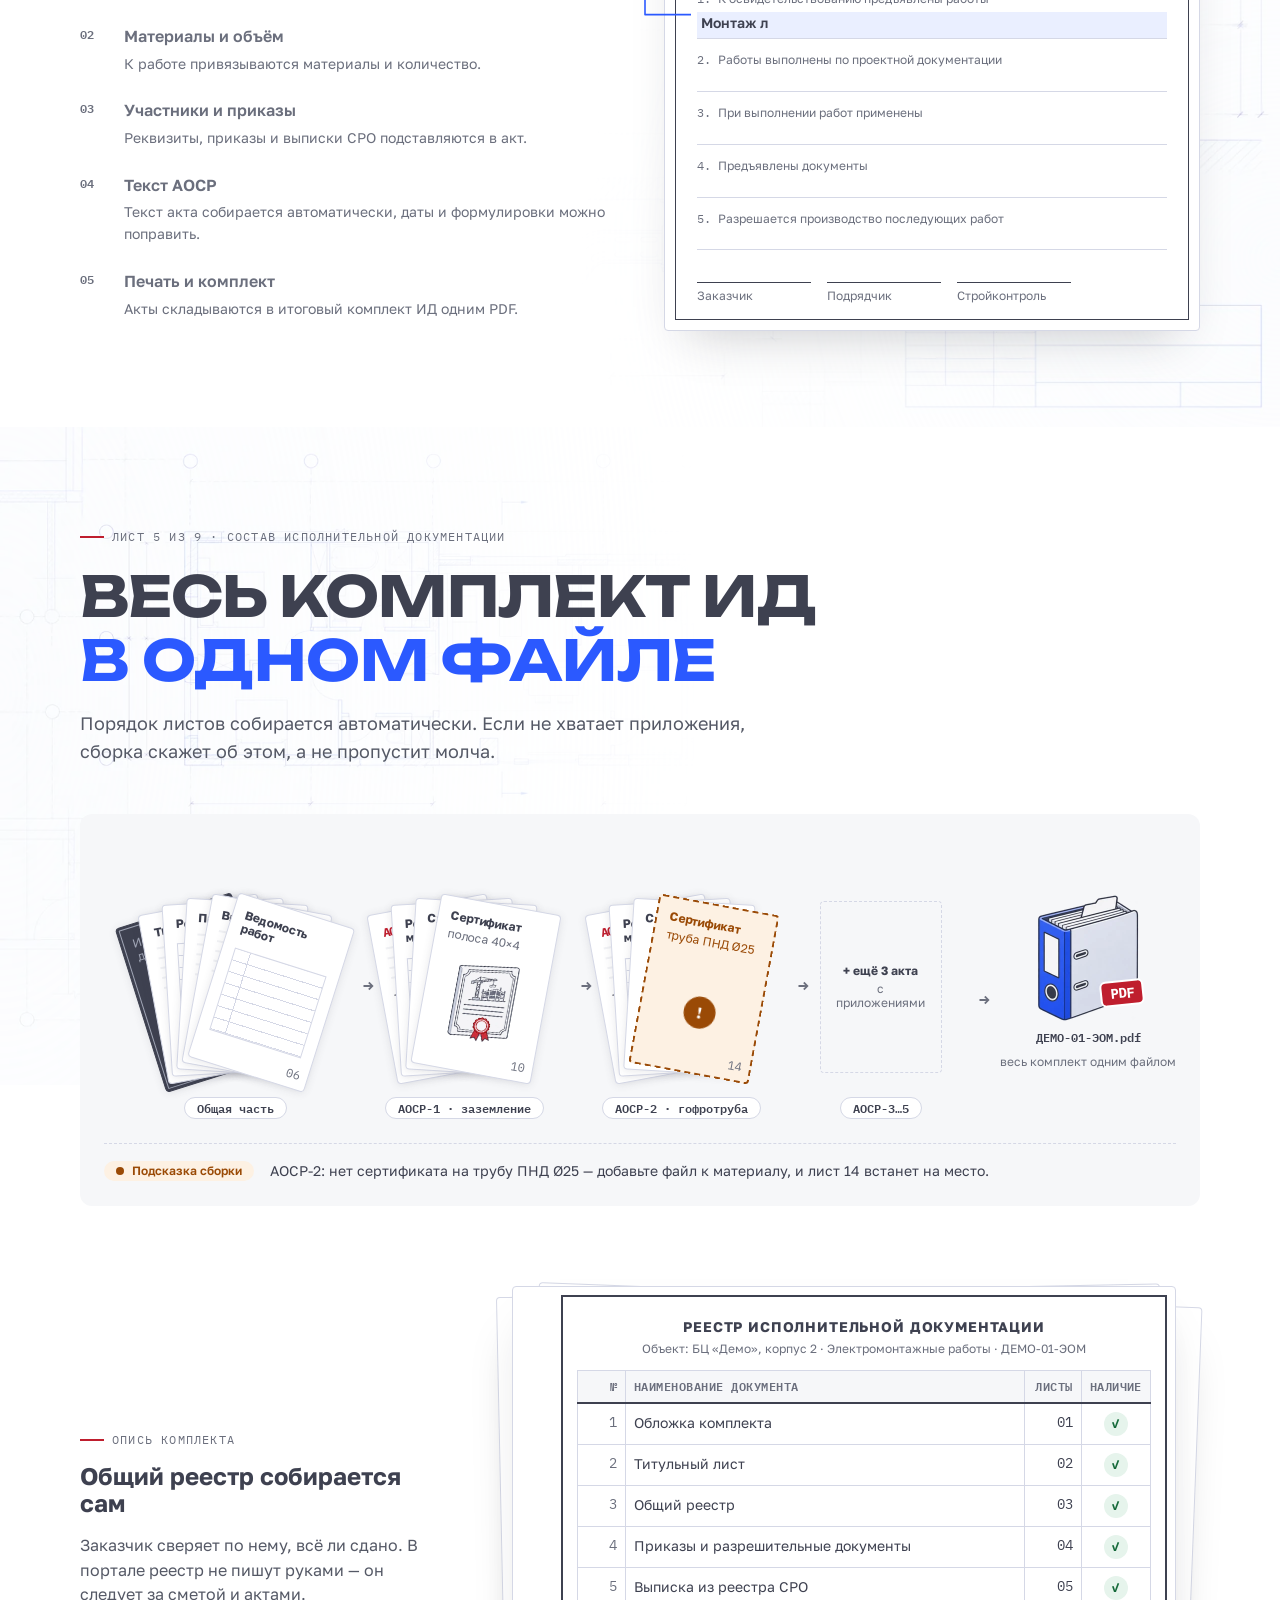
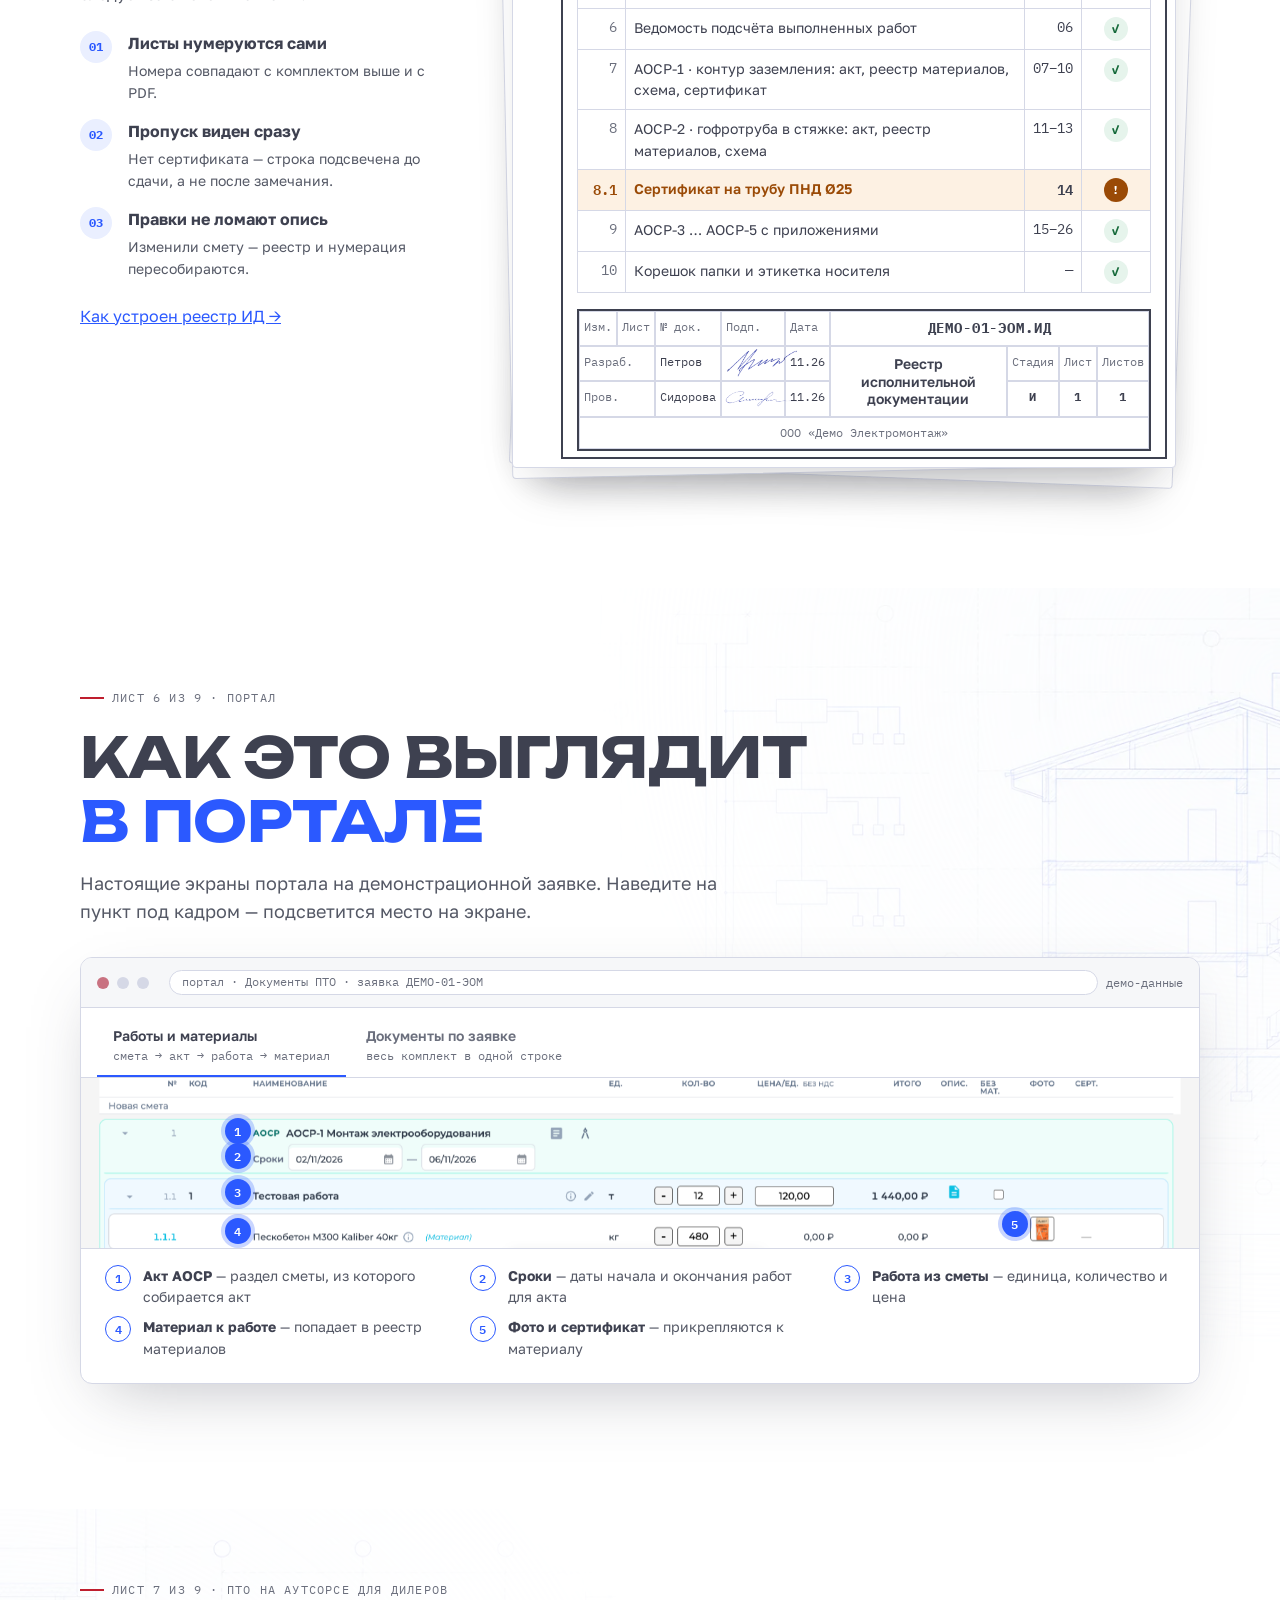
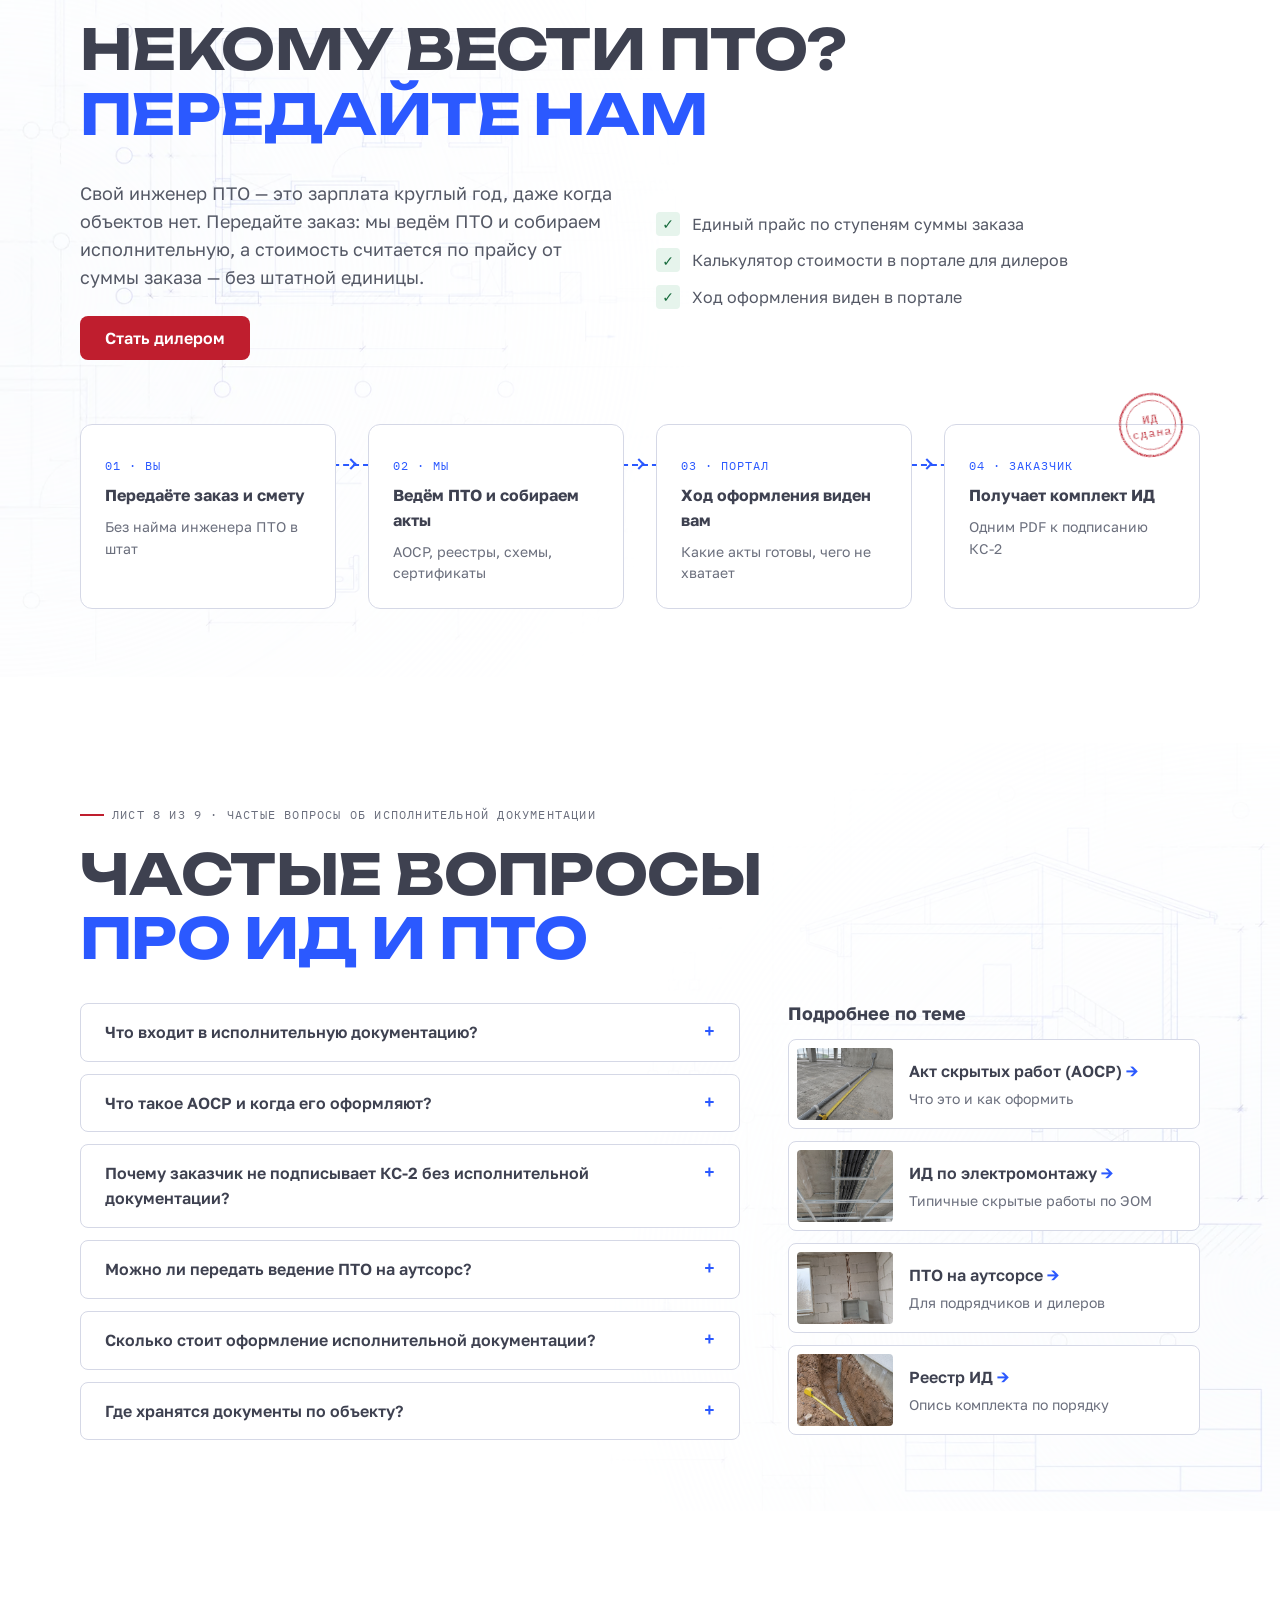
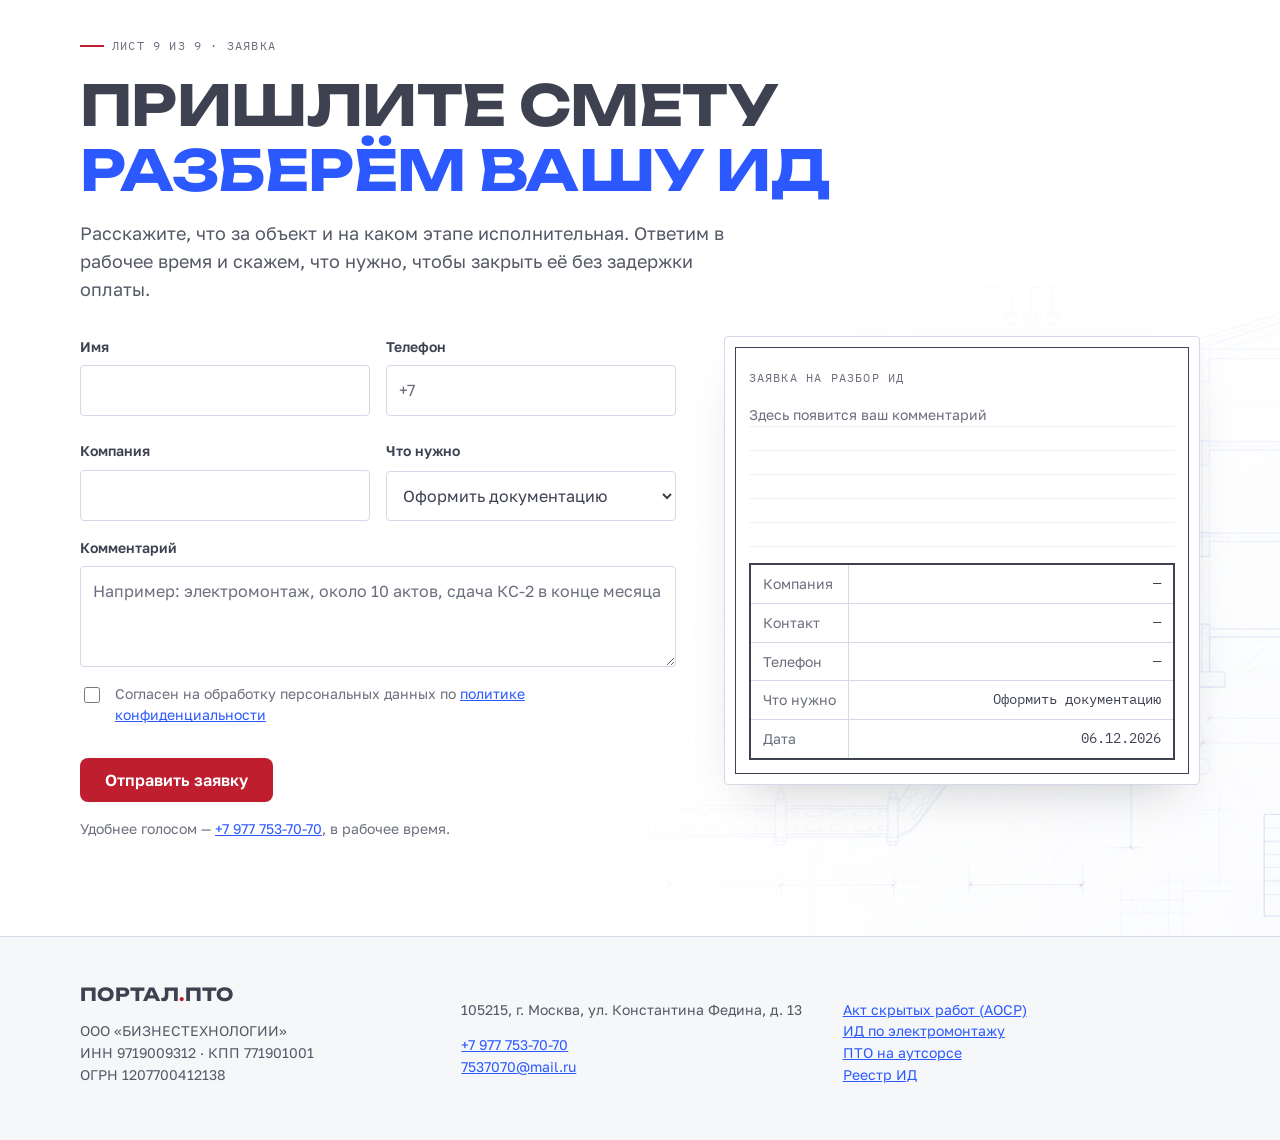
==== commit 1cb3fea0: "Телефон, вторая редакция: без фона и служебных подписей, крупный текст, одна мысль на лист; лист 3 —" ====
--- a/index.html
+++ b/index.html
@@ -23,7 +23,7 @@
 <link rel="stylesheet" href="design/components.css">
 <link rel="stylesheet" href="site.css?v=50">
 <link rel="stylesheet" href="article.css">
-<link rel="stylesheet" href="visuals.css?v=121">
+<link rel="stylesheet" href="visuals.css?v=131">
 <script type="application/ld+json">{"@context": "https://schema.org", "@graph": [{"@type": "Organization", "@id": "https://myznikovv.github.io/portal-pto-landing/#org", "name": "ООО «БИЗНЕСТЕХНОЛОГИИ»", "alternateName": "Портал ПТО", "url": "https://myznikovv.github.io/portal-pto-landing/", "logo": "https://myznikovv.github.io/portal-pto-landing/favicon.svg", "telephone": "+7 977 753-70-70", "email": "7537070@mail.ru", "taxID": "9719009312", "address": {"@type": "PostalAddress", "streetAddress": "ул. Константина Федина, д. 13", "addressLocality": "Москва", "postalCode": "105215", "addressCountry": "RU"}}, {"@type": "WebPage", "@id": "https://myznikovv.github.io/portal-pto-landing/", "url": "https://myznikovv.github.io/portal-pto-landing/", "name": "Исполнительная документация и ПТО: АОСР из сметы", "inLanguage": "ru-RU", "about": {"@id": "https://myznikovv.github.io/portal-pto-landing/#org"}}, {"@type": "Service", "name": "Оформление исполнительной документации", "serviceType": "Исполнительная документация", "provider": {"@id": "https://myznikovv.github.io/portal-pto-landing/#org"}, "areaServed": {"@type": "Country", "name": "Россия"}, "description": "АОСР, реестры материалов, сертификаты, ведомости и исполнительные схемы собираются из сметы в один PDF-комплект."}, {"@type": "Service", "name": "Ведение ПТО на аутсорсе", "serviceType": "Услуги ПТО", "provider": {"@id": "https://myznikovv.github.io/portal-pto-landing/#org"}, "areaServed": {"@type": "Country", "name": "Россия"}, "description": "Ведём ПТО и собираем исполнительную документацию по заказу подрядчика или дилера; стоимость по прайсу от суммы заказа."}, {"@type": "FAQPage", "mainEntity": [{"@type": "Question", "name": "Что входит в исполнительную документацию?", "acceptedAnswer": {"@type": "Answer", "text": "Обложка, титульный лист и общий реестр; приказы и разрешительные документы, выписки СРО; ведомость подсчёта выполненных работ; для каждого акта — АОСР, реестр материалов, исполнительные схемы и сертификаты; корешок папки и этикетка носителя. В портале всё это собирается в один PDF."}}, {"@type": "Question", "name": "Что такое АОСР и когда его оформляют?", "acceptedAnswer": {"@type": "Answer", "text": "АОСР — акт освидетельствования скрытых работ. Его оформляют на работы, которые закрываются следующими этапами: контур заземления в грунте, трубы в стяжке пола, кабель в штробе или за подвесным потолком. Акт подписывают до того, как работу закроют. В портале текст акта собирается из сметы автоматически, даты и формулировки можно поправить."}}, {"@type": "Question", "name": "Почему заказчик не подписывает КС-2 без исполнительной документации?", "acceptedAnswer": {"@type": "Answer", "text": "Исполнительная документация подтверждает, что работы выполнены по проекту и из заявленных материалов. Пока нет актов скрытых работ, реестров и сертификатов, заказчику нечем подтвердить объём в КС-2 — поэтому приёмка и оплата откладываются."}}, {"@type": "Question", "name": "Можно ли передать ведение ПТО на аутсорс?", "acceptedAnswer": {"@type": "Answer", "text": "Да. Вы передаёте заказ, мы ведём ПТО и собираем исполнительную документацию. Это удобно подрядчикам и дилерам, которым невыгодно держать своего инженера ПТО."}}, {"@type": "Question", "name": "Сколько стоит оформление исполнительной документации?", "acceptedAnswer": {"@type": "Answer", "text": "Стоимость считается по прайсу от суммы заказа: чем больше заказ, тем ниже ставка. Пришлите смету или сумму заказа — посчитаем."}}, {"@type": "Question", "name": "Где хранятся документы по объекту?", "acceptedAnswer": {"@type": "Answer", "text": "В портале, у вашей компании: смета, акты, приказы, выписки СРО и сертификаты. Документы не пропадают, если меняется инженер ПТО, а комплект можно пересобрать после правок в смете."}}]}]}</script>
 </head>
 <body>
@@ -66,6 +66,7 @@
       <span class="xr-tag" style="--x: 15%; --y: 72%"><b>Паркинг</b></span>
       <span class="xr-tag" style="--x: 37%; --y: 93%"><b>Заземление</b></span>
     </div>
+    <p class="xr-mobile" aria-hidden="true">Скрытые работы → акты АОСР → <b>один PDF</b> → КС-2 → <b>оплата</b></p>
     <div class="xr-side" aria-hidden="true">
       <div class="xd xd-pay"><span class="xd-form">Платёжное поручение</span><b class="xd-status">Оплачено</b></div>
       <div class="xd xd-ks2"><span class="xd-form">Форма КС-2</span><b class="xd-title">Акт о приёмке работ</b>
--- a/visuals.css
+++ b/visuals.css
@@ -719,3 +719,62 @@
   .reads { display: none; }
 }
 @media (max-width: 640px) { .registry { display: none; } }
+
+.xr-mobile { display: none; }
+/* ═══ Телефон, вторая редакция: одна мысль на лист, крупный текст, минимум рамок и декора ═══ */
+@media (max-width: 640px) {
+  body { font-size: var(--fs-16); }
+  .section::before, .hero::before, .ticker, .rail, .section .sheet, .hero .sheet { display: none; }
+  .section { padding-block: var(--s-48); border-top: var(--bw) solid var(--line-soft); }
+  .lead, .hero .lead { font-size: var(--fs-16); line-height: 1.5; }
+  .head2 { margin: 0 0 var(--s-12); }
+  /* 1 */
+  .hero .row { display: grid; gap: var(--s-8); }
+  .hero .row .btn { width: 100%; }
+  .hero .row .btn-ghost { display: none; }
+  .hero-text .axo-count { display: none; }
+  .xr-art { width: 100%; }
+  .xr-side { display: none !important; }
+  .xr-mobile { display: block; margin: var(--s-8) 0 0; text-align: center; color: var(--text); font-size: var(--fs-14); line-height: 1.5; }
+  .xr-mobile b { color: var(--link); }
+  /* 2 */
+  .tl { padding: var(--s-16); gap: var(--s-12); }
+  .tl-axis { display: none; }
+  .tl-bar { font-size: var(--fs-14); }
+  .tl-name { font-size: var(--fs-16); }
+  .tl-name small { font-size: var(--fs-12); }
+  .tl-dim b { font-size: var(--fs-12); }
+  .fixes { grid-template-columns: minmax(0, 1fr); gap: 0; margin-top: var(--s-24); }
+  .fixes li { grid-template-columns: var(--s-48) minmax(0, 1fr); align-items: center; column-gap: var(--s-16); padding: var(--s-12) 0; border-top: var(--bw) solid var(--line); }
+  .fixes li:first-child { border-top: 0; }
+  .fx-n { grid-row: 1 / span 2; width: var(--s-48); height: var(--s-48); }
+  .fixes b { font-size: var(--fs-16); font-weight: 600; }
+  /* 3: без разреза — счётчик и карусель */
+  #s3 .reel { display: none; }
+  .reel-lead { gap: var(--s-16); }
+  .reel-count { padding: var(--s-8) var(--s-12); }
+  .acts { margin-top: var(--s-16); }
+  .act { flex-basis: 84%; padding: var(--s-16); font-size: var(--fs-14); gap: var(--s-8); }
+  .act b { font-size: var(--fs-16); }
+  .act-vol { font-size: var(--fs-16); }
+  /* 4: только акт */
+  #s4 .asm-steps { display: none; }
+  .aosr-fields b { font-size: var(--fs-14); }
+  .aosr-fields span { font-size: var(--fs-12); }
+  /* 5 */
+  .deck-note { font-size: var(--fs-14); }
+  .hand-tab { font-size: var(--fs-12); }
+  /* 6: расшифровка списком */
+  .shot-legend { grid-template-columns: minmax(0, 1fr); font-size: var(--fs-14); gap: var(--s-8); }
+  .br-bar .br-url { display: none; }
+  /* 7: маршрут — простая нумерация */
+  .route { counter-reset: none; }
+  .route::before, .route li::after { display: none; }
+  .route li { padding: var(--s-12) 0; border: 0; border-top: var(--bw) solid var(--line); border-radius: 0; background: none; }
+  .route b { font-size: var(--fs-16); }
+  .route-stamp { display: none; }
+  .dealer .checks { font-size: var(--fs-16); }
+  /* 8–9 */
+  .faq-item summary { font-size: var(--fs-16); padding: var(--s-16); }
+}
+@media (max-width: 640px) { .tl-wait { font-size: 0; padding: 0; } .tl-dim b { white-space: normal; } }
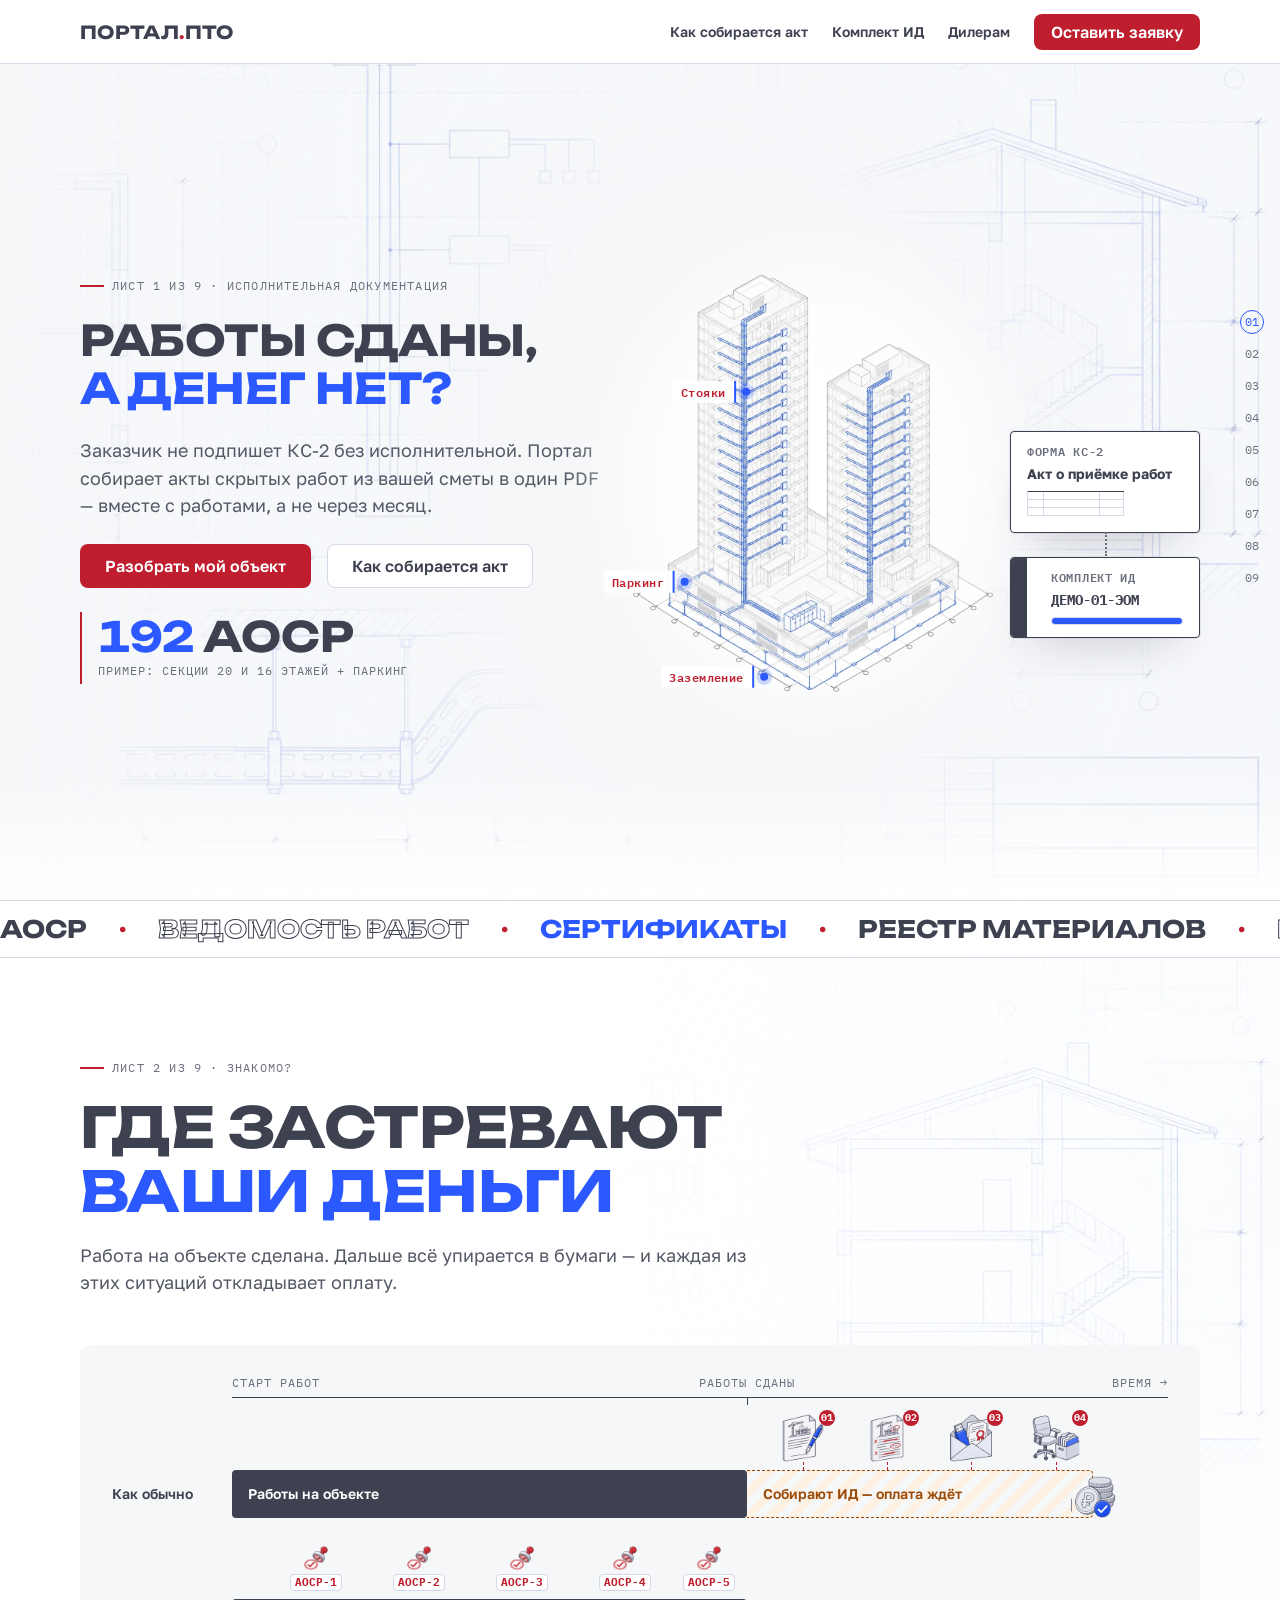
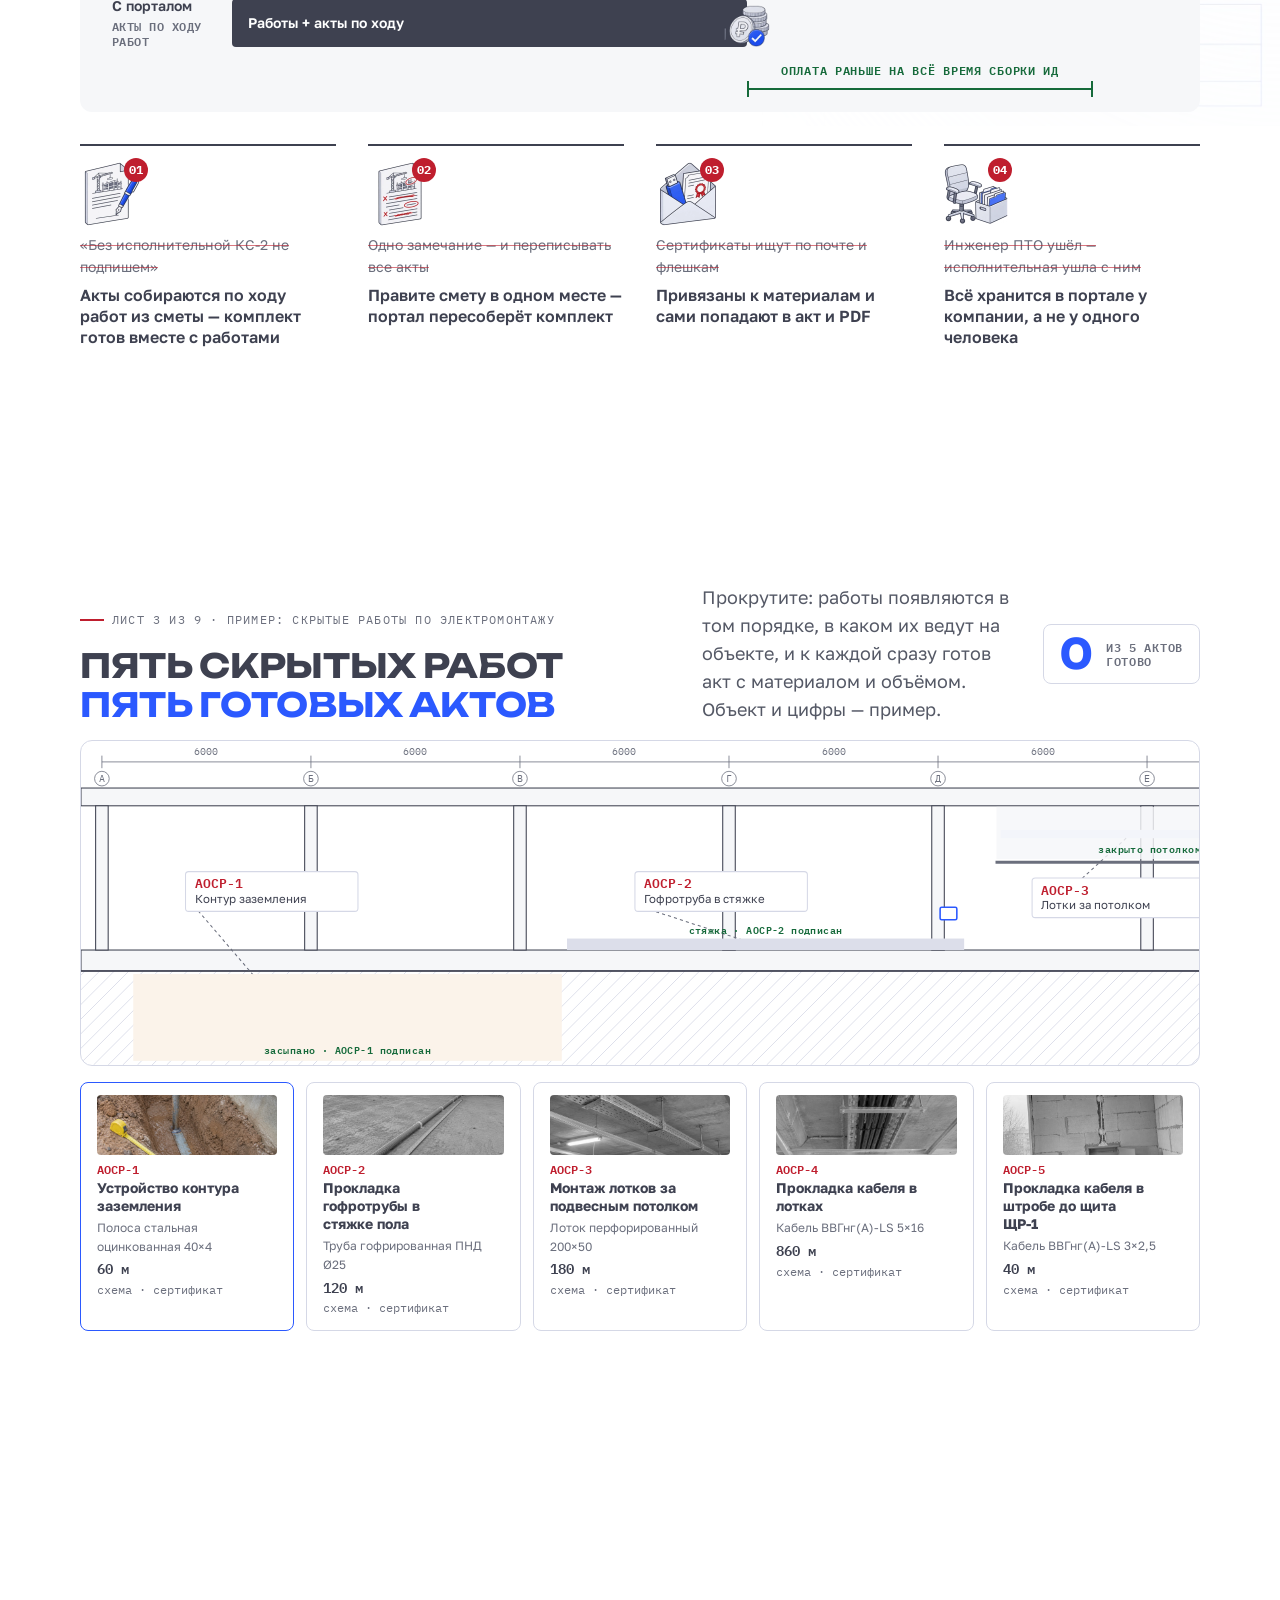
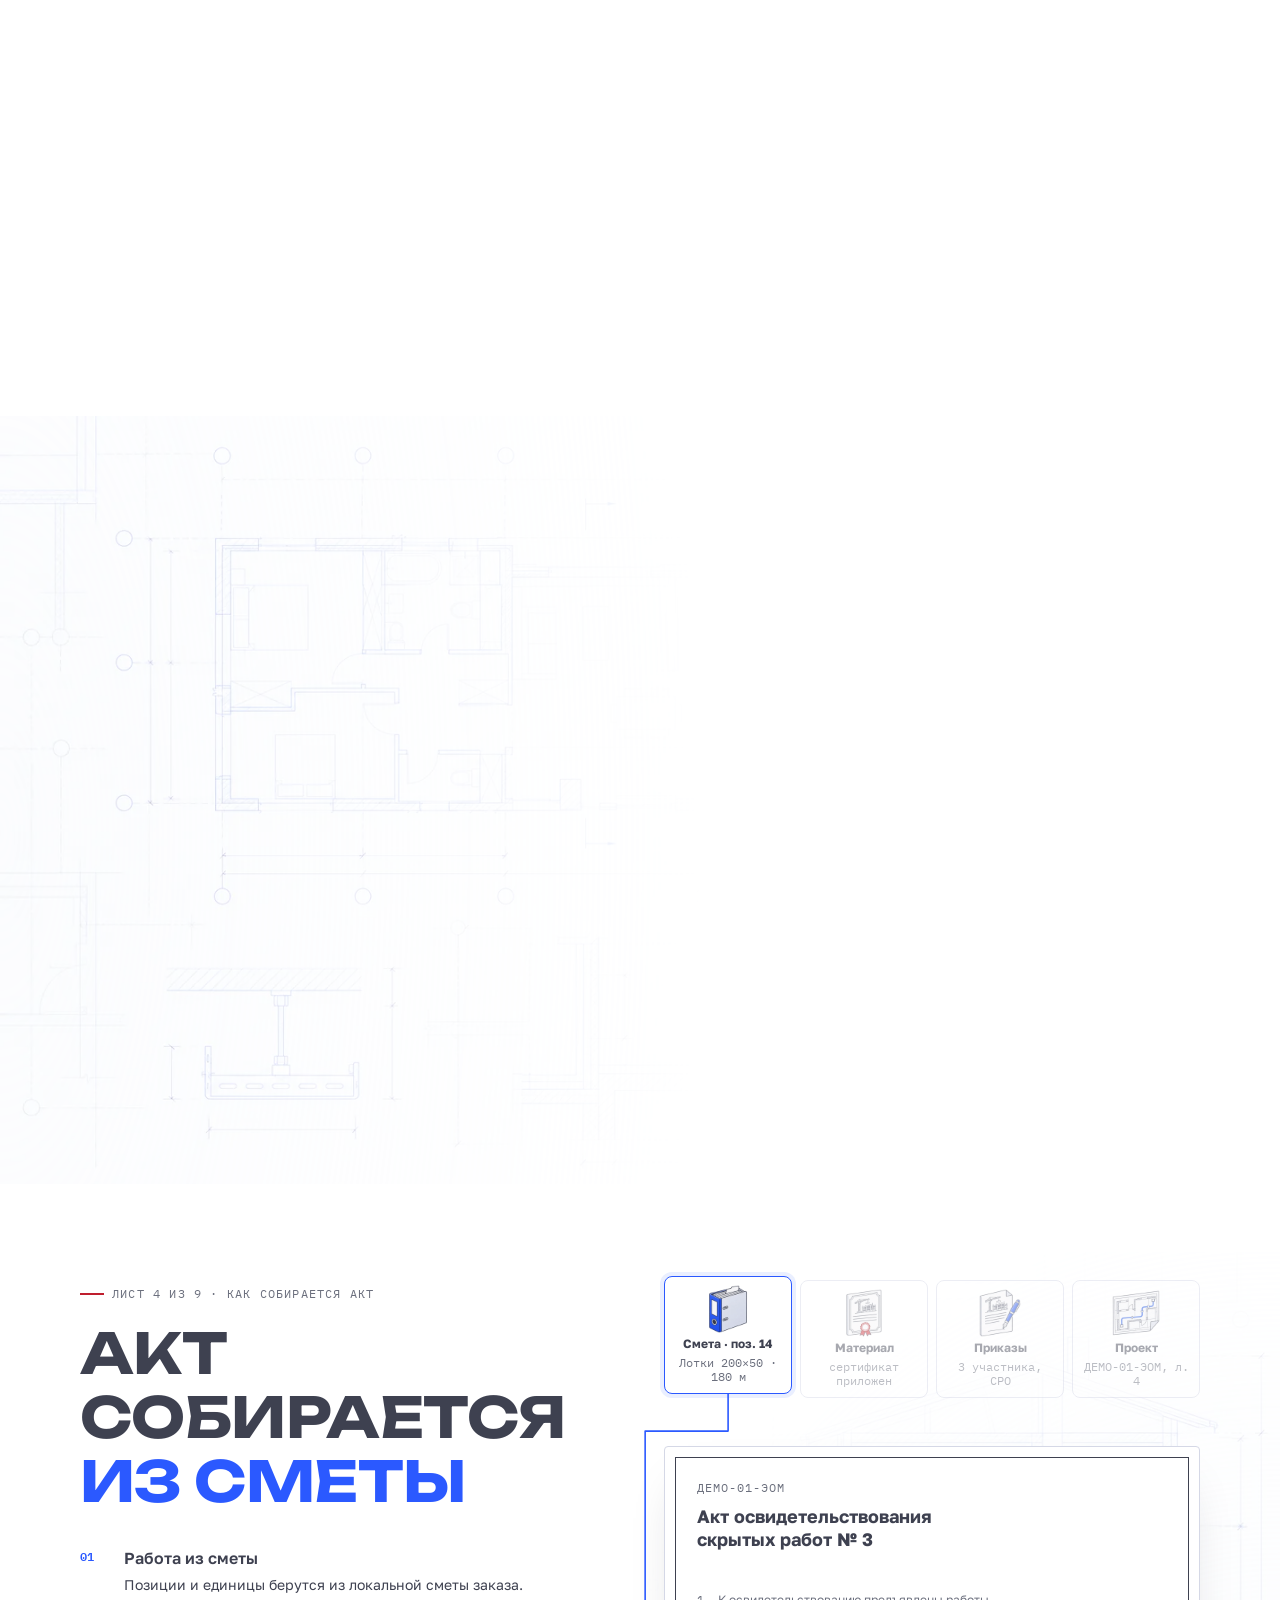
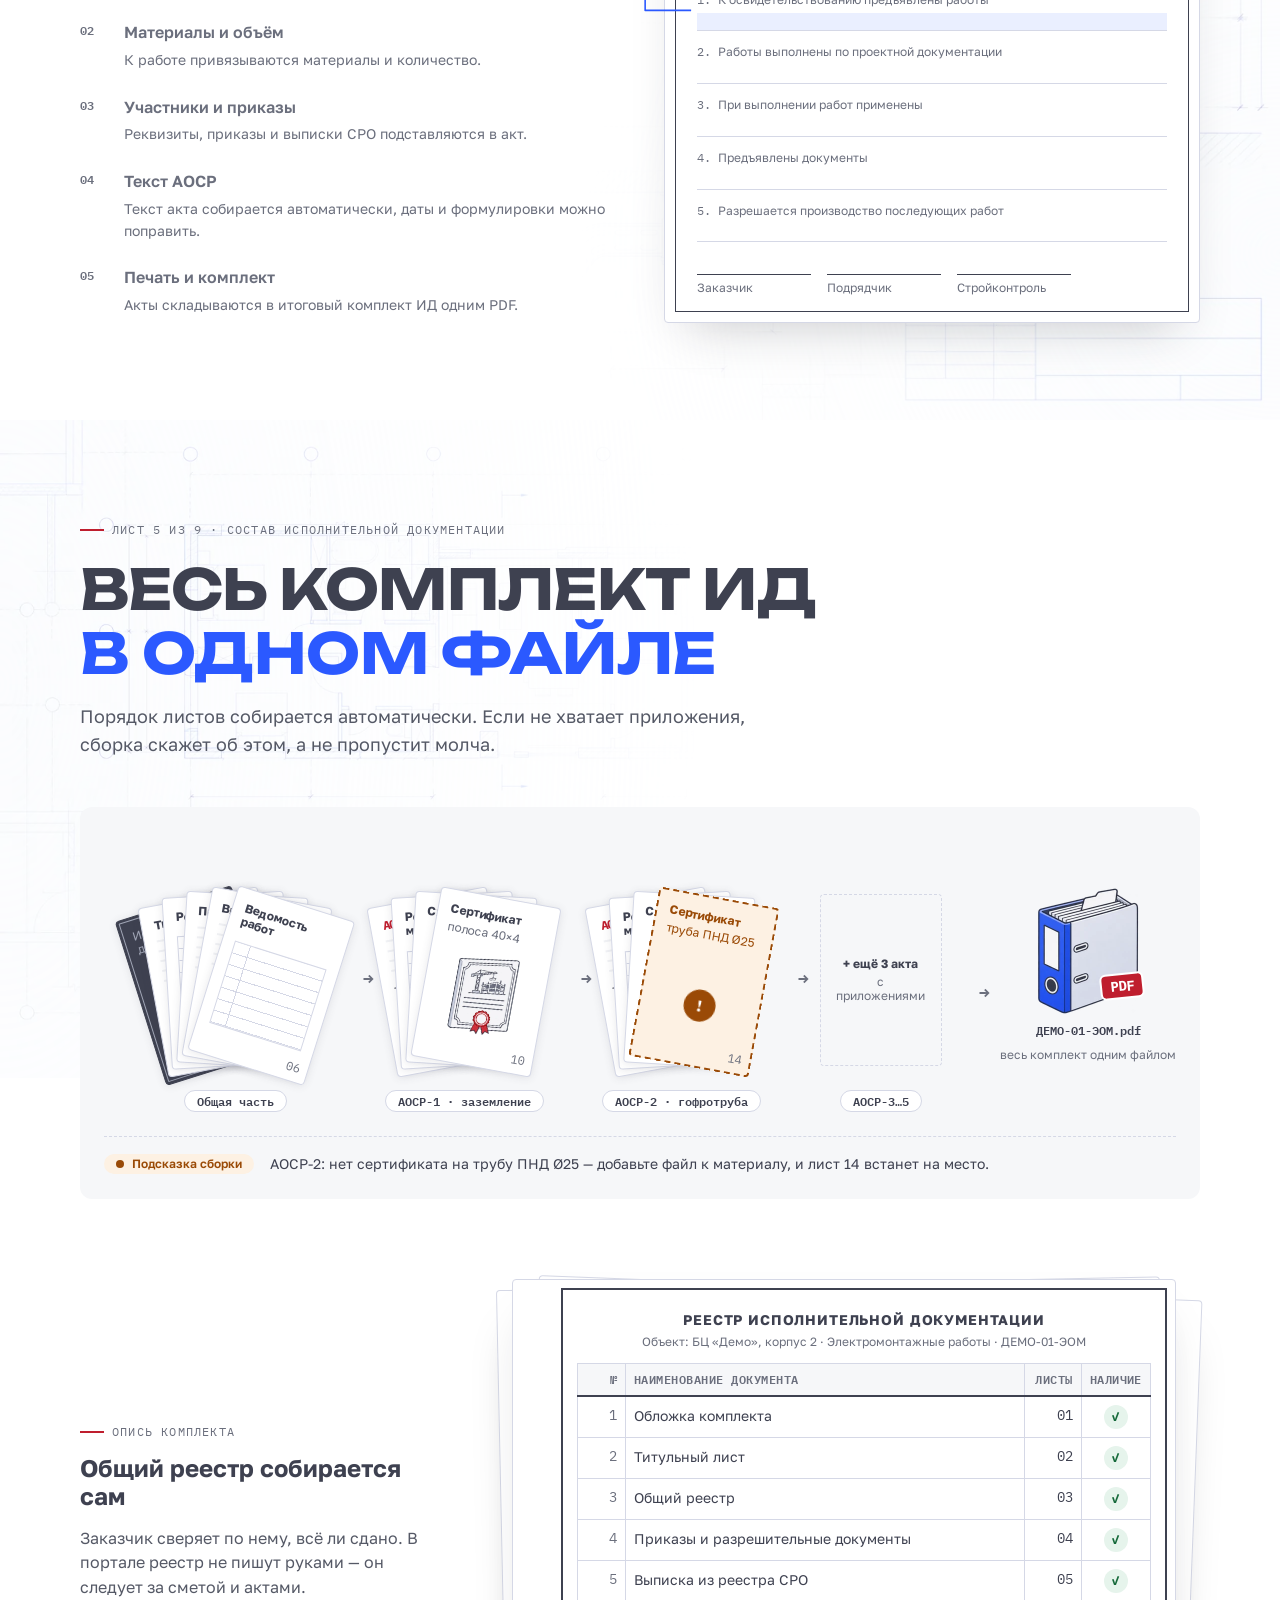
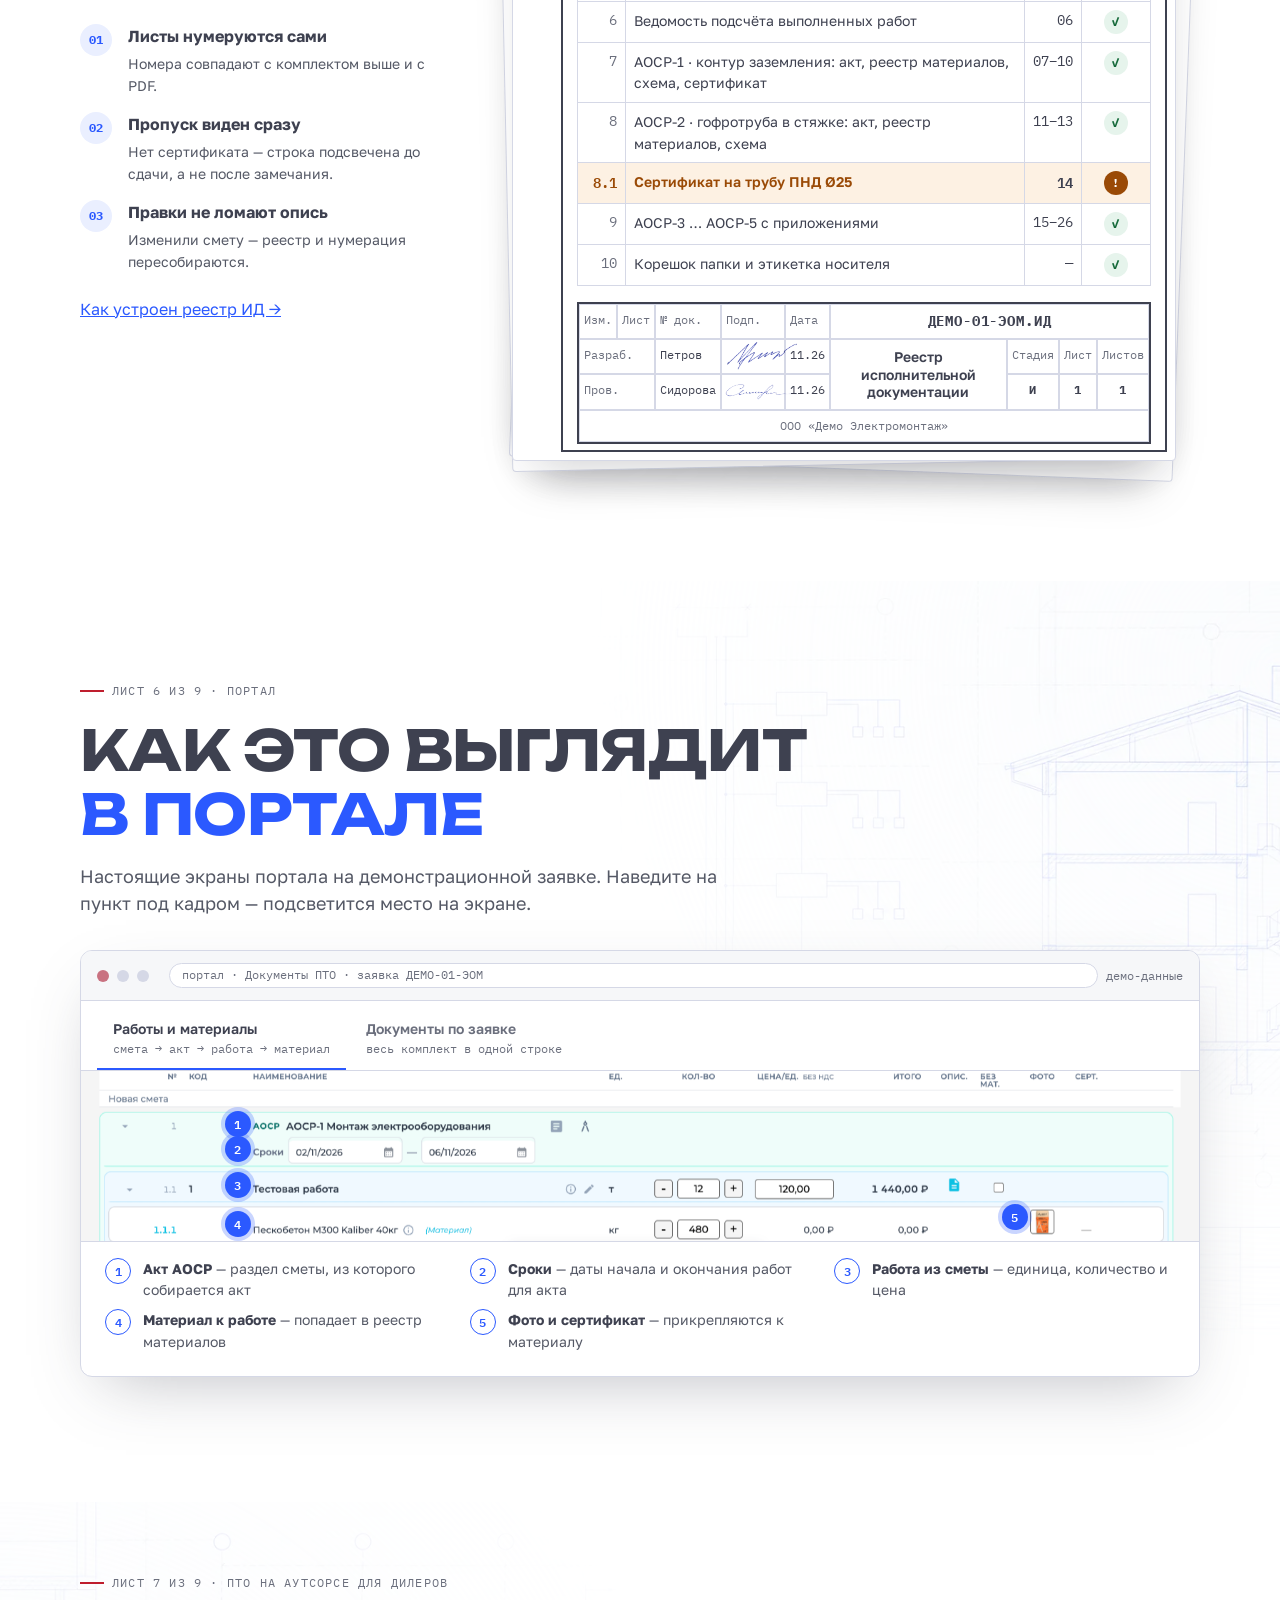
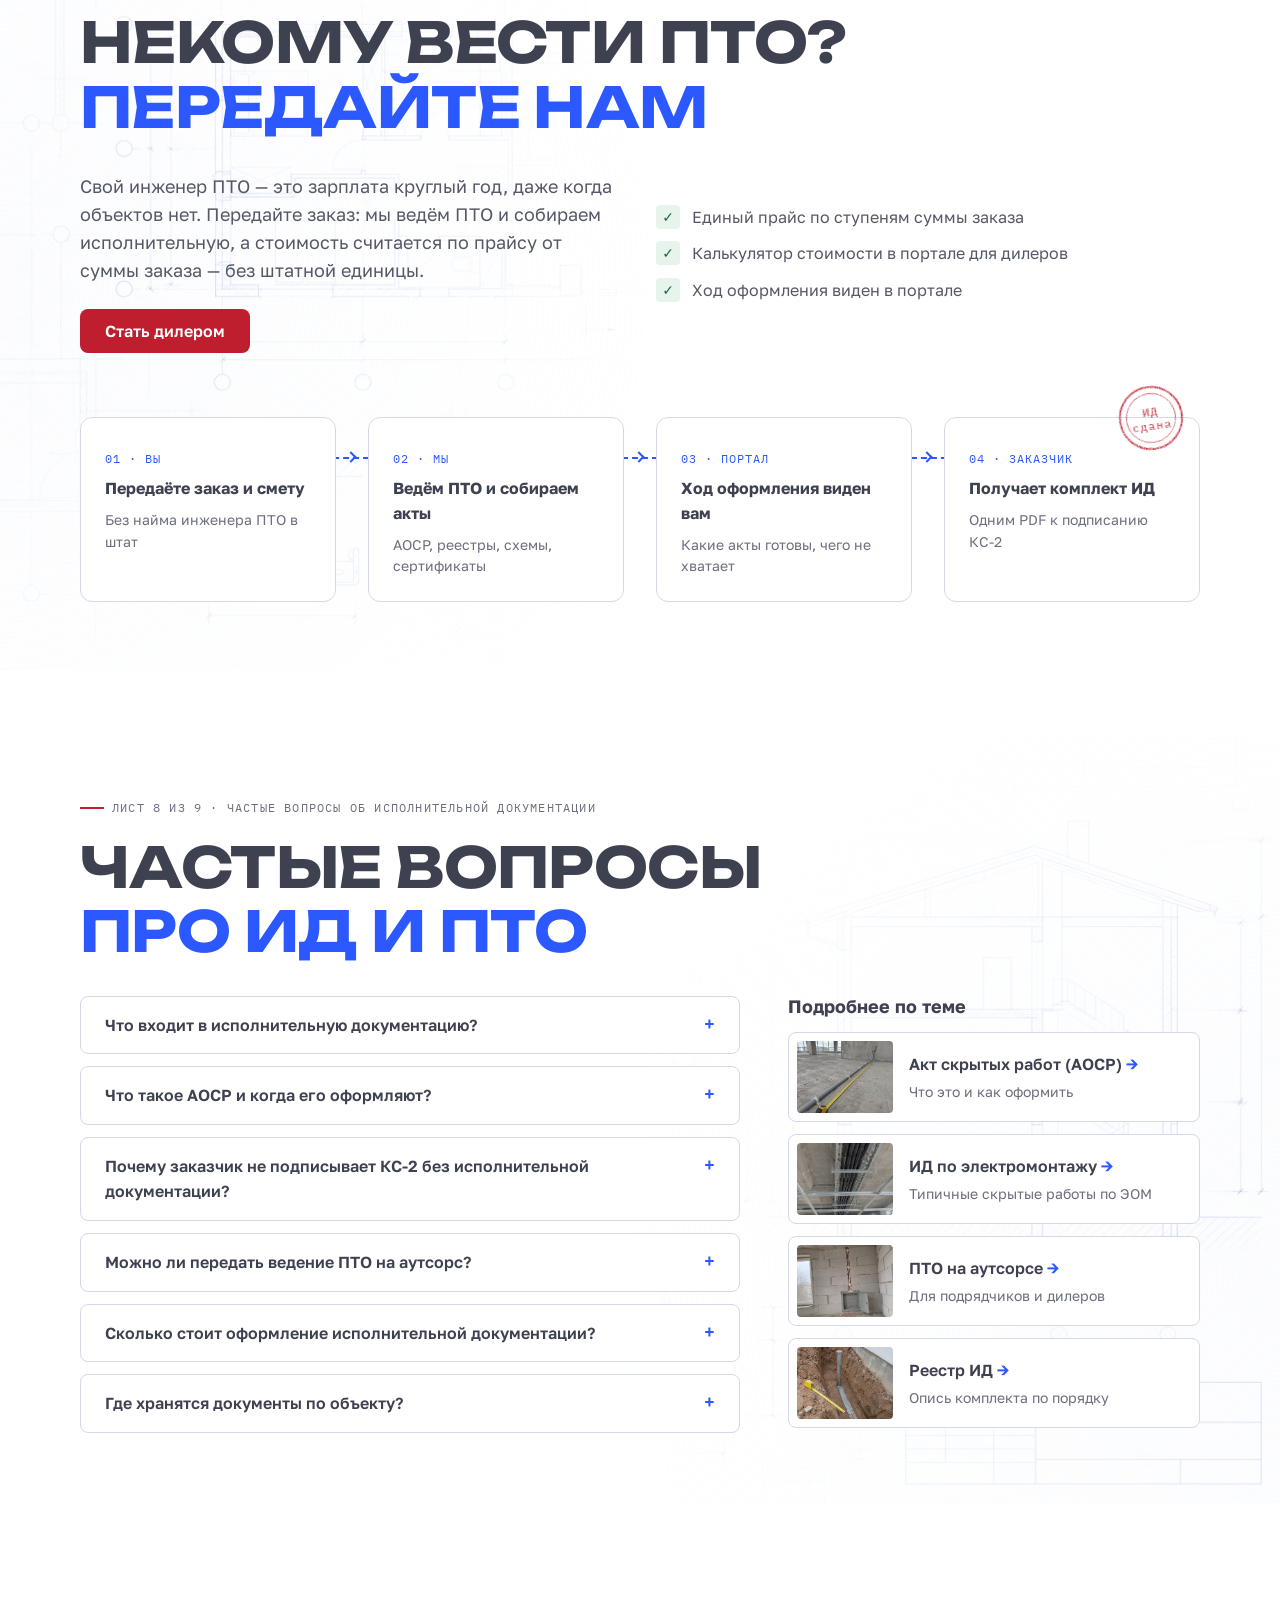
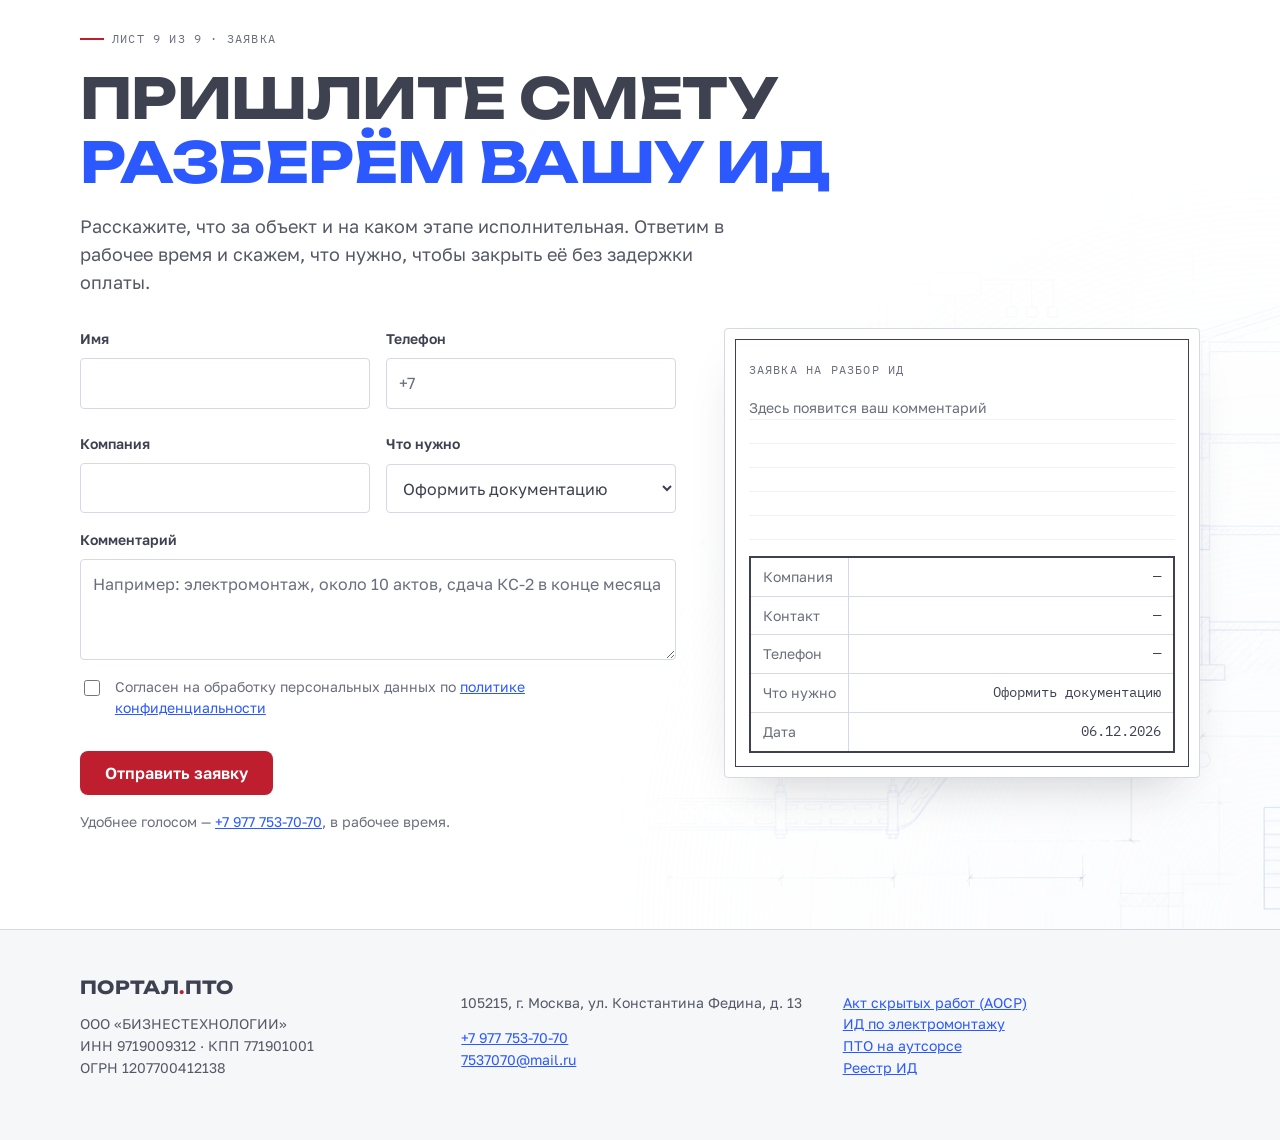
==== commit 23ccf4e2: "Телефон, третья редакция: своя вёрстка — бургер-меню, карточки и поток со стрелками на листах 2–5, с" ====
--- a/index.html
+++ b/index.html
@@ -23,7 +23,7 @@
 <link rel="stylesheet" href="design/components.css">
 <link rel="stylesheet" href="site.css?v=50">
 <link rel="stylesheet" href="article.css">
-<link rel="stylesheet" href="visuals.css?v=131">
+<link rel="stylesheet" href="visuals.css?v=142">
 <script type="application/ld+json">{"@context": "https://schema.org", "@graph": [{"@type": "Organization", "@id": "https://myznikovv.github.io/portal-pto-landing/#org", "name": "ООО «БИЗНЕСТЕХНОЛОГИИ»", "alternateName": "Портал ПТО", "url": "https://myznikovv.github.io/portal-pto-landing/", "logo": "https://myznikovv.github.io/portal-pto-landing/favicon.svg", "telephone": "+7 977 753-70-70", "email": "7537070@mail.ru", "taxID": "9719009312", "address": {"@type": "PostalAddress", "streetAddress": "ул. Константина Федина, д. 13", "addressLocality": "Москва", "postalCode": "105215", "addressCountry": "RU"}}, {"@type": "WebPage", "@id": "https://myznikovv.github.io/portal-pto-landing/", "url": "https://myznikovv.github.io/portal-pto-landing/", "name": "Исполнительная документация и ПТО: АОСР из сметы", "inLanguage": "ru-RU", "about": {"@id": "https://myznikovv.github.io/portal-pto-landing/#org"}}, {"@type": "Service", "name": "Оформление исполнительной документации", "serviceType": "Исполнительная документация", "provider": {"@id": "https://myznikovv.github.io/portal-pto-landing/#org"}, "areaServed": {"@type": "Country", "name": "Россия"}, "description": "АОСР, реестры материалов, сертификаты, ведомости и исполнительные схемы собираются из сметы в один PDF-комплект."}, {"@type": "Service", "name": "Ведение ПТО на аутсорсе", "serviceType": "Услуги ПТО", "provider": {"@id": "https://myznikovv.github.io/portal-pto-landing/#org"}, "areaServed": {"@type": "Country", "name": "Россия"}, "description": "Ведём ПТО и собираем исполнительную документацию по заказу подрядчика или дилера; стоимость по прайсу от суммы заказа."}, {"@type": "FAQPage", "mainEntity": [{"@type": "Question", "name": "Что входит в исполнительную документацию?", "acceptedAnswer": {"@type": "Answer", "text": "Обложка, титульный лист и общий реестр; приказы и разрешительные документы, выписки СРО; ведомость подсчёта выполненных работ; для каждого акта — АОСР, реестр материалов, исполнительные схемы и сертификаты; корешок папки и этикетка носителя. В портале всё это собирается в один PDF."}}, {"@type": "Question", "name": "Что такое АОСР и когда его оформляют?", "acceptedAnswer": {"@type": "Answer", "text": "АОСР — акт освидетельствования скрытых работ. Его оформляют на работы, которые закрываются следующими этапами: контур заземления в грунте, трубы в стяжке пола, кабель в штробе или за подвесным потолком. Акт подписывают до того, как работу закроют. В портале текст акта собирается из сметы автоматически, даты и формулировки можно поправить."}}, {"@type": "Question", "name": "Почему заказчик не подписывает КС-2 без исполнительной документации?", "acceptedAnswer": {"@type": "Answer", "text": "Исполнительная документация подтверждает, что работы выполнены по проекту и из заявленных материалов. Пока нет актов скрытых работ, реестров и сертификатов, заказчику нечем подтвердить объём в КС-2 — поэтому приёмка и оплата откладываются."}}, {"@type": "Question", "name": "Можно ли передать ведение ПТО на аутсорс?", "acceptedAnswer": {"@type": "Answer", "text": "Да. Вы передаёте заказ, мы ведём ПТО и собираем исполнительную документацию. Это удобно подрядчикам и дилерам, которым невыгодно держать своего инженера ПТО."}}, {"@type": "Question", "name": "Сколько стоит оформление исполнительной документации?", "acceptedAnswer": {"@type": "Answer", "text": "Стоимость считается по прайсу от суммы заказа: чем больше заказ, тем ниже ставка. Пришлите смету или сумму заказа — посчитаем."}}, {"@type": "Question", "name": "Где хранятся документы по объекту?", "acceptedAnswer": {"@type": "Answer", "text": "В портале, у вашей компании: смета, акты, приказы, выписки СРО и сертификаты. Документы не пропадают, если меняется инженер ПТО, а комплект можно пересобрать после правок в смете."}}]}]}</script>
 </head>
 <body>
@@ -45,7 +45,9 @@
   <nav class="nav" aria-label="Разделы">
     <a href="#s4">Как собирается акт</a><a href="#s5">Комплект ИД</a><a href="#s7">Дилерам</a>
     <a class="btn btn-cta" href="#s9">Оставить заявку</a>
+    <button class="burger" type="button" aria-label="Меню" aria-expanded="false" aria-controls="m-menu"><i></i><i></i><i></i></button>
   </nav>
+  <div class="m-menu" id="m-menu" hidden><a href="#s2">Где застревают деньги</a><a href="#s3">Пять скрытых работ</a><a href="#s4">Как собирается акт</a><a href="#s5">Комплект ИД</a><a href="#s6">Как это в портале</a><a href="#s7">ПТО на аутсорсе</a><a href="#s8">Вопросы</a></div>
 </div></div>
 
 <header class="hero" id="s1"><div class="hero-stick"><div class="container hero-grid"><div class="hero-text">
@@ -107,6 +109,18 @@
     </div>
     <div class="tl-dim" aria-hidden="true" style="--a: 55; --b: 92"><b>оплата раньше на всё время сборки ИД</b></div>
   </figure>
+  <div class="m-only m-flow">
+    <div class="m-card m-lane is-bad"><span class="m-k">Как обычно</span>
+      <ol class="m-steps"><li>Работы на объекте</li><li class="wait">Собирают ИД — оплата ждёт</li><li class="pay"><img src="assets/icons/payment.webp" alt="" width="256" height="256">Оплата — через месяц после работ</li></ol></div>
+    <div class="m-card m-lane is-good"><span class="m-k">С порталом</span>
+      <ol class="m-steps"><li>Работы + акты по ходу <em>АОСР-1…5 готовы к концу работ</em></li><li class="pay"><img src="assets/icons/payment.webp" alt="" width="256" height="256">Оплата — сразу после сдачи</li></ol></div>
+  </div>
+  <ul class="m-only m-pains">
+    <li class="m-card"><img src="assets/icons/ks2-unsigned.webp" alt="" width="256" height="256"><div><b>«Без исполнительной КС-2 не подпишем»</b><span>Акты собираются по ходу работ из сметы — комплект готов вместе с работами</span></div></li>
+    <li class="m-card"><img src="assets/icons/corrections.webp" alt="" width="256" height="256"><div><b>Одно замечание — переписывать все акты</b><span>Правите смету в одном месте — портал пересоберёт комплект</span></div></li>
+    <li class="m-card"><img src="assets/icons/certs-mail.webp" alt="" width="256" height="256"><div><b>Сертификаты по почте и флешкам</b><span>Привязаны к материалам и сами попадают в акт и PDF</span></div></li>
+    <li class="m-card"><img src="assets/icons/engineer-left.webp" alt="" width="256" height="256"><div><b>Инженер ушёл — исполнительная с ним</b><span>Всё хранится в портале у компании, а не у одного человека</span></div></li>
+  </ul>
   <ol class="fixes">
     <li><span class="fx-n"><img src="assets/icons/ks2-unsigned.webp" alt="" width="256" height="256" loading="lazy"><b>01</b></span><s>«Без исполнительной КС-2 не подпишем»</s><b>Акты собираются по ходу работ из сметы — комплект готов вместе с работами</b></li>
     <li><span class="fx-n"><img src="assets/icons/corrections.webp" alt="" width="256" height="256" loading="lazy"><b>02</b></span><s>Одно замечание — и переписывать все акты</s><b>Правите смету в одном месте — портал пересоберёт комплект</b></li>
@@ -341,6 +355,7 @@
 <g class="tag"><line class="leader" x1="2640" y1="300" x2="2880" y2="246"/><rect x="2860" y="176" width="330" height="76" rx="6"/><text class="t-num" x="2878" y="208">АОСР-5</text><text class="t-name" x="2878" y="236">Кабель в штробе к щиту</text></g>
 <g class="cover"><rect x="2610" y="170" width="48" height="230" class="cv-fill cv-plaster"/></g></g>
 </svg></div>
+  <ol class="m-only m-works"><li class="m-card"><img src="assets/photo/zazem.jpg" alt="" width="1100" height="829" loading="lazy"><div><span class="m-num">АОСР-1</span><b>Контур заземления</b><span>полоса 40×4 · 60 м</span></div><i class="m-st ok" aria-label="готово"></i></li><li class="m-card"><img src="assets/photo/gofra.jpg" alt="" width="1100" height="829" loading="lazy"><div><span class="m-num">АОСР-2</span><b>Гофротруба в стяжке</b><span>ПНД Ø25 · 120 м</span></div><i class="m-st ok" aria-label="готово"></i></li><li class="m-card"><img src="assets/photo/lotki.jpg" alt="" width="1100" height="829" loading="lazy"><div><span class="m-num">АОСР-3</span><b>Лотки за потолком</b><span>лоток 200×50 · 180 м</span></div><i class="m-st ok" aria-label="готово"></i></li><li class="m-card"><img src="assets/photo/kabel.jpg" alt="" width="1100" height="829" loading="lazy"><div><span class="m-num">АОСР-4</span><b>Кабель в лотках</b><span>ВВГнг 5×16 · 860 м</span></div><i class="m-st ok" aria-label="готово"></i></li><li class="m-card"><img src="assets/photo/shtroba.jpg" alt="" width="1100" height="829" loading="lazy"><div><span class="m-num">АОСР-5</span><b>Кабель в штробе к ЩР-1</b><span>ВВГнг 3×2,5 · 40 м</span></div><i class="m-st ok" aria-label="готово"></i></li></ol>
   <ol class="acts" id="acts"><li class="act"><img class="act-photo" src="assets/photo/zazem.jpg" alt="" width="1100" height="829" loading="lazy"><span class="act-num">АОСР-1</span><b>Устройство контура заземления</b><span>Полоса стальная оцинкованная 40×4</span><span class="act-vol">60 м</span><span class="act-docs">схема · сертификат</span></li><li class="act"><img class="act-photo" src="assets/photo/gofra.jpg" alt="" width="1100" height="829" loading="lazy"><span class="act-num">АОСР-2</span><b>Прокладка гофротрубы в стяжке пола</b><span>Труба гофрированная ПНД Ø25</span><span class="act-vol">120 м</span><span class="act-docs">схема · сертификат</span></li><li class="act"><img class="act-photo" src="assets/photo/lotki.jpg" alt="" width="1100" height="829" loading="lazy"><span class="act-num">АОСР-3</span><b>Монтаж лотков за подвесным потолком</b><span>Лоток перфорированный 200×50</span><span class="act-vol">180 м</span><span class="act-docs">схема · сертификат</span></li><li class="act"><img class="act-photo" src="assets/photo/kabel.jpg" alt="" width="1100" height="829" loading="lazy"><span class="act-num">АОСР-4</span><b>Прокладка кабеля в лотках</b><span>Кабель ВВГнг(А)-LS 5×16</span><span class="act-vol">860 м</span><span class="act-docs">схема · сертификат</span></li><li class="act"><img class="act-photo" src="assets/photo/shtroba.jpg" alt="" width="1100" height="829" loading="lazy"><span class="act-num">АОСР-5</span><b>Прокладка кабеля в штробе до щита ЩР-1</b><span>Кабель ВВГнг(А)-LS 3×2,5</span><span class="act-vol">40 м</span><span class="act-docs">схема · сертификат</span></li></ol>
 </div></div></section>
 
@@ -355,6 +370,15 @@
       <li><button type="button" class="asm-step"><b>Текст АОСР</b><span>Текст акта собирается автоматически, даты и формулировки можно поправить.</span></button></li>
       <li><button type="button" class="asm-step"><b>Печать и комплект</b><span>Акты складываются в итоговый комплект ИД одним PDF.</span></button></li>
     </ol>
+  </div>
+  <div class="m-only m-flow">
+    <div class="m-card m-row"><img src="assets/icons/binder.webp" alt="" width="256" height="256"><div><span class="m-k">Смета · поз. 14</span><b>Монтаж лотков 200×50 за потолком</b><span>180 м — уходит в пункты 1 и 3 акта</span></div></div><i class="m-arrow" aria-hidden="true"></i>
+    <div class="m-card m-row"><img src="assets/icons/certificate.webp" alt="" width="256" height="256"><div><span class="m-k">Материал</span><b>Лоток перфорированный 200×50</b><span>сертификат приложен</span></div></div><i class="m-arrow" aria-hidden="true"></i>
+    <div class="m-card m-row"><img src="assets/icons/ks2-unsigned.webp" alt="" width="256" height="256"><div><span class="m-k">Приказы и участники</span><b>Заказчик, подрядчик, стройконтроль</b><span>реквизиты и выписки СРО подставлены</span></div></div><i class="m-arrow" aria-hidden="true"></i>
+    <div class="m-card m-act"><span class="m-k">ДЕМО-01-ЭОМ</span><b>Акт освидетельствования скрытых работ № 3</b>
+      <ul><li><span>Работы</span>Монтаж лотков, 180 м</li><li><span>Материал</span>Лоток 200×50 — сертификат</li><li><span>Документы</span>Схема, фото</li></ul>
+      <div class="m-signs"><img src="assets/icons/sign-1.webp" alt="" width="480" height="112"><img src="assets/icons/sign-2.webp" alt="" width="480" height="180"><img src="assets/icons/sign-3.webp" alt="" width="480" height="102"></div>
+      <img class="m-stamp" src="assets/icons/stamp-ok.webp" alt="" width="256" height="256"></div>
   </div>
   <div class="build" aria-label="Пример: строка сметы превращается в акт скрытых работ (данные демонстрационные)">
     <div class="asm-src" aria-hidden="true">
@@ -393,6 +417,13 @@
   <span class="sheet">Лист 5 из 9 · состав исполнительной документации</span>
   <h2 class="head2"><span class="sr-only">Весь комплект ИД в одном файле</span><span aria-hidden="true" class="display" data-scramble="Весь комплект ИД">Весь комплект ИД</span><span aria-hidden="true" class="display is-accent">в одном файле</span></h2>
   <p class="lead">Порядок листов собирается автоматически. Если не хватает приложения, сборка скажет об этом, а не пропустит молча.</p>
+  <div class="m-only m-flow">
+    <div class="m-card m-row"><span class="m-stack " aria-hidden="true"><i></i><i></i><i><b>Ведомость</b></i></span><div><span class="m-pill">Общая часть</span><span>Обложка, титул, реестр, приказы, СРО, ведомость</span></div><i class="m-st ok" aria-label="готово"></i></div><i class="m-arrow" aria-hidden="true"></i>
+    <div class="m-card m-row"><span class="m-stack " aria-hidden="true"><i></i><i></i><i><b>АОСР-1</b></i></span><div><span class="m-pill">АОСР-1 · заземление</span><span>Акт, реестр материалов, схема, сертификат</span></div><i class="m-st ok" aria-label="готово"></i></div><i class="m-arrow" aria-hidden="true"></i>
+    <div class="m-card m-row is-warn"><span class="m-stack warn" aria-hidden="true"><i></i><i></i><i><b>Сертификат</b></i></span><div><span class="m-pill warn">АОСР-2 · гофротруба</span><span>Нет сертификата на трубу ПНД Ø25 — лист 14</span></div><i class="m-st warn" aria-label="не хватает"></i></div><i class="m-arrow" aria-hidden="true"></i>
+    <div class="m-card m-row is-pdf"><img src="assets/icons/binder.webp" alt="" width="256" height="256"><div><b class="m-file">ДЕМО-01-ЭОМ.pdf</b><span>весь комплект одним файлом</span></div><i class="m-st ok" aria-label="готово"></i></div>
+    <div class="m-tip"><svg class="m-bulb" viewBox="0 0 24 24" aria-hidden="true"><path d="M9 18h6M10 21h4M12 3a6 6 0 0 0-3.6 10.8c.6.5 1.1 1.2 1.1 2V17h5v-1.2c0-.8.5-1.5 1.1-2A6 6 0 0 0 12 3z"/></svg><div><b>Подсказка сборки</b><span>АОСР-2: нет сертификата на трубу ПНД Ø25 — добавьте файл к материалу, и лист 14 встанет на место.</span></div></div>
+  </div>
   <figure class="deck-wrap" id="kit" aria-label="Пример комплекта ИД: общая часть, затем по каждому акту — АОСР, реестр материалов, схема и сертификат; у АОСР-2 не хватает сертификата, сборка подсказывает это">
     <div class="deck-scroll"><ol class="deck">
       <li class="hand" style="--g:0"><span class="hand-tab">Общая часть</span><ol class="hand-cards"><li class="pg pg-cover" style="--i:0; --k:6"><em>Исполнительная документация</em><b>ДЕМО-01-ЭОМ</b><em>Том 1</em><u>01</u></li><li class="pg pg-text" style="--i:1; --k:6"><b>Титульный лист</b><i></i><i></i><i></i><i></i><i></i><u>02</u></li><li class="pg pg-table" style="--i:2; --k:6"><b>Реестр ИД</b><span class="pg-grid"></span><u>03</u></li><li class="pg pg-text" style="--i:3; --k:6"><b>Приказы</b><i></i><i></i><i></i><i></i><i></i><u>04</u></li><li class="pg pg-text" style="--i:4; --k:6"><b>Выписка СРО</b><i></i><i></i><i></i><i></i><i></i><u>05</u></li><li class="pg pg-table" style="--i:5; --k:6"><b>Ведомость работ</b><span class="pg-grid"></span><u>06</u></li></ol></li>
@@ -558,6 +589,6 @@
 </div></footer>
 
 <script src="main.js?v=97"></script>
-<script src="visuals.js?v=97"></script>
+<script src="visuals.js?v=140"></script>
 </body>
 </html>
--- a/visuals.css
+++ b/visuals.css
@@ -778,3 +778,122 @@
   .faq-item summary { font-size: var(--fs-16); padding: var(--s-16); }
 }
 @media (max-width: 640px) { .tl-wait { font-size: 0; padding: 0; } .tl-dim b { white-space: normal; } }
+
+/* ═══ Телефон, третья редакция: своя вёрстка — карточки, поток со стрелками, статусы ═══ */
+.m-only, .burger, .m-menu { display: none; }
+@media (max-width: 640px) {
+  .m-only { display: grid; }
+  /* шапка с бургером */
+  .head .nav { gap: var(--s-8); }
+  .burger { display: grid; gap: var(--s-4); place-content: center; width: var(--tap); height: var(--tap); padding: 0; border: 0; background: none; cursor: pointer; }
+  .burger i { display: block; width: var(--s-24); height: var(--bw-strong); background: var(--ink); border-radius: var(--r-sm); transition: transform var(--t-fast) var(--ease), opacity var(--t-fast); }
+  .burger[aria-expanded="true"] i:nth-child(1) { transform: translateY(calc(var(--s-4) + var(--bw-strong))) rotate(45deg); }
+  .burger[aria-expanded="true"] i:nth-child(2) { opacity: 0; }
+  .burger[aria-expanded="true"] i:nth-child(3) { transform: translateY(calc((var(--s-4) + var(--bw-strong)) * -1)) rotate(-45deg); }
+  .m-menu:not([hidden]) { display: grid; position: absolute; top: var(--header); left: var(--s-8); right: var(--s-8); padding: var(--s-8); background: var(--card); border-radius: var(--r-lg);
+    box-shadow: var(--shadow-screen), 0 0 0 var(--bw) var(--line); }
+  .m-menu a { padding: var(--s-12) var(--s-16); color: var(--ink); font-weight: 600; text-decoration: none; border-radius: var(--r-md); }
+  .m-menu a:active { background: var(--link-soft); }
+
+  /* общие мобильные компоненты */
+  .m-card { position: relative; display: grid; gap: var(--s-4); padding: var(--s-16); background: var(--card); border-radius: var(--r-xl);
+    box-shadow: 0 var(--s-8) var(--s-24) calc(var(--s-8) * -1) color-mix(in srgb, var(--ink) 22%, transparent), 0 0 0 var(--bw) var(--line-soft); }
+  .m-flow { gap: 0; margin-top: var(--s-24); }
+  .m-arrow { display: grid; place-items: center; justify-self: center; width: var(--s-32); height: var(--s-32); margin: calc(var(--s-8) * -1) 0; z-index: 1; border-radius: 50%;
+    background: var(--card); box-shadow: 0 0 0 var(--bw) var(--line), var(--shadow-screen); font-style: normal; }
+  .m-arrow::before { content: '↓'; color: var(--link); font: 700 var(--fs-16)/1 var(--font-body); }
+  .m-flow > .m-card + .m-card, .m-flow > .m-card + .m-tip { margin-top: var(--s-16); }
+  .m-k { color: var(--muted); font: 600 var(--fs-12)/1.2 var(--font-mono); text-transform: uppercase; letter-spacing: 0.06em; }
+  .m-card b { color: var(--ink); font-size: var(--fs-16); line-height: 1.3; }
+  .m-card span { color: var(--text); font-size: var(--fs-14); line-height: 1.4; }
+  .m-row { grid-template-columns: var(--s-64) minmax(0, 1fr) auto; align-items: center; column-gap: var(--s-16); }
+  .m-row > img { width: var(--s-64); height: auto; }
+  .m-row > div { display: grid; gap: var(--s-4); }
+  .m-st { display: grid; place-items: center; width: var(--s-32); aspect-ratio: 1; border-radius: 50%; font-style: normal; color: var(--on-dark); font: 700 var(--fs-16)/1 var(--font-body); }
+  .m-st.ok { background: var(--ok); } .m-st.ok::before { content: '✓'; }
+  .m-st.warn { background: var(--warn); } .m-st.warn::before { content: '!'; }
+  .m-pill { justify-self: start; padding: var(--s-4) var(--s-12); border-radius: var(--r-pill); background: var(--link-soft); color: var(--ink) !important; font-weight: 600; font-size: var(--fs-14); }
+  .m-pill.warn { background: color-mix(in srgb, var(--warn) 14%, var(--card)); color: var(--warn) !important; }
+  .m-card.is-warn { background: var(--warn-soft); box-shadow: 0 0 0 var(--bw) color-mix(in srgb, var(--warn) 35%, transparent); }
+  .m-card.is-pdf { background: color-mix(in srgb, var(--link-soft) 60%, var(--card)); }
+  .m-file { font-family: var(--font-mono); font-size: var(--fs-16) !important; }
+  .m-stack { position: relative; width: var(--s-64); height: calc(var(--s-64) * 1.15); }
+  .m-stack i { position: absolute; inset: 0; background: var(--card); border-radius: var(--r-sm); box-shadow: 0 0 0 var(--bw) var(--line), 0 var(--s-4) var(--s-8) calc(var(--s-4) * -1) color-mix(in srgb, var(--ink) 30%, transparent); font-style: normal; }
+  .m-stack i:nth-child(1) { transform: rotate(-12deg) translateX(calc(var(--s-8) * -1)); }
+  .m-stack i:nth-child(2) { transform: rotate(-6deg) translateX(calc(var(--s-4) * -1)); }
+  .m-stack i:nth-child(3) { transform: rotate(4deg); padding: var(--s-8) var(--s-4); background: repeating-linear-gradient(transparent 0 calc(var(--s-8) - var(--bw)), var(--line-soft) 0 var(--s-8)) 0 var(--s-24) / 100% 60% no-repeat, var(--card); }
+  .m-stack b { display: block; font: 700 calc(var(--fs-12) * 0.85)/1.1 var(--font-body); color: var(--ink); transform: rotate(0); }
+  .m-stack.warn i:nth-child(3) { background: var(--warn-soft); box-shadow: 0 0 0 var(--bw-strong) var(--warn); }
+  .m-stack.warn b { color: var(--warn); }
+  .m-tip { display: grid; grid-template-columns: var(--s-48) minmax(0, 1fr); gap: var(--s-12); align-items: start; padding: var(--s-16); border-radius: var(--r-xl); background: var(--warn-soft); }
+  .m-tip b { color: var(--warn); font-size: var(--fs-16); }
+  .m-tip div { display: grid; gap: var(--s-4); }
+  .m-tip span { color: var(--ink); font-size: var(--fs-14); line-height: 1.45; }
+  .m-bulb { width: var(--s-48); height: var(--s-48); padding: var(--s-12); border-radius: 50%; background: color-mix(in srgb, var(--warn) 16%, var(--card)); fill: none; stroke: var(--warn); stroke-width: 1.8; stroke-linecap: round; stroke-linejoin: round; }
+
+  /* лист 2 */
+  #s2 .tl, #s2 .fixes { display: none; }
+  .m-lane { gap: var(--s-12); }
+  .m-steps { list-style: none; margin: 0; padding: 0; display: grid; gap: var(--s-8); }
+  .m-steps li { display: flex; gap: var(--s-12); align-items: center; padding: var(--s-12); border-radius: var(--r-md); background: var(--paper); color: var(--ink); font-weight: 600; font-size: var(--fs-14); line-height: 1.3; }
+  .m-steps li em { display: block; font-style: normal; font-weight: 400; color: var(--muted); font-size: var(--fs-12); }
+  .m-steps li:not(.pay) { background: var(--ink); color: var(--on-dark); }
+  .m-steps li:not(.pay) em { color: var(--on-dark-muted); }
+  .m-steps li.wait { background: repeating-linear-gradient(-45deg, var(--warn-soft) 0 var(--s-8), var(--card) var(--s-8) var(--s-16)); color: var(--warn); box-shadow: inset 0 0 0 var(--bw) var(--warn); }
+  .m-steps li.pay { background: var(--ok-soft); color: var(--ok); }
+  .m-steps li.pay img { width: var(--s-32); height: auto; }
+  .m-lane.is-bad .m-steps li.pay { background: var(--paper); color: var(--muted); }
+  .m-lane.is-good { box-shadow: 0 0 0 var(--bw-strong) color-mix(in srgb, var(--ok) 45%, transparent), 0 var(--s-8) var(--s-24) calc(var(--s-8) * -1) color-mix(in srgb, var(--ink) 22%, transparent); }
+  .m-flow > .m-lane + .m-lane { margin-top: var(--s-16); }
+  .m-pains { list-style: none; margin: var(--s-24) 0 0; padding: 0; gap: var(--s-12); }
+  .m-pains li { grid-template-columns: var(--s-48) minmax(0, 1fr); column-gap: var(--s-12); align-items: start; }
+  .m-pains img { width: var(--s-48); height: auto; }
+  .m-pains div { display: grid; gap: var(--s-4); }
+  .m-pains span { padding-left: var(--s-24); position: relative; }
+  .m-pains span::before { content: '✓'; position: absolute; left: 0; top: 0; color: var(--ok); font-weight: 700; }
+
+  /* лист 3 */
+  #s3 .acts, #s3 .reel-count { display: none; }
+  .m-works { list-style: none; margin: var(--s-16) 0 0; padding: 0; gap: var(--s-8); }
+  .m-works li { grid-template-columns: var(--s-64) minmax(0, 1fr) auto; column-gap: var(--s-12); align-items: center; padding: var(--s-8) var(--s-12) var(--s-8) var(--s-8); }
+  .m-works li > img { width: var(--s-64); height: var(--s-48); object-fit: cover; border-radius: var(--r-md); }
+  .m-works li div { display: grid; gap: var(--bw-strong); }
+  .m-works b { font-size: var(--fs-14) !important; }
+  .m-works span { font-size: var(--fs-12) !important; color: var(--muted) !important; }
+  .m-num { color: var(--cta) !important; font: 700 var(--fs-12)/1 var(--font-mono) !important; }
+  .m-works .m-st { width: var(--s-24); font-size: var(--fs-12); }
+
+  /* лист 4 */
+  #s4 .build { display: none; }
+  .m-act { gap: var(--s-8); padding-bottom: var(--s-24); background: var(--card); box-shadow: 0 0 0 var(--bw) var(--ink), 0 var(--s-8) var(--s-24) calc(var(--s-8) * -1) color-mix(in srgb, var(--ink) 30%, transparent); }
+  .m-act ul { list-style: none; margin: 0; padding: 0; display: grid; gap: var(--s-8); }
+  .m-act li { display: grid; gap: var(--bw-strong); padding-bottom: var(--s-8); border-bottom: var(--bw) solid var(--line); color: var(--ink); font-weight: 600; font-size: var(--fs-14); }
+  .m-act li span { font-weight: 400; color: var(--muted) !important; font-size: var(--fs-12) !important; }
+  .m-signs { display: grid; grid-template-columns: repeat(3, minmax(0, 1fr)); gap: var(--s-8); padding-top: var(--s-8); }
+  .m-signs img { width: 100%; height: var(--s-32); object-fit: contain; object-position: left bottom; border-bottom: var(--bw) solid var(--ink); mix-blend-mode: multiply; }
+  .m-stamp { position: absolute; right: var(--s-12); top: var(--s-12); width: var(--s-48); transform: rotate(-8deg); }
+
+  /* лист 5 */
+  #s5 .deck-wrap { display: none; }
+  #s5 .m-row { grid-template-columns: var(--s-64) minmax(0, 1fr) auto; }
+
+  /* первый экран: иллюстрация в карточке, метка «192 АОСР» */
+  .hero-shot.xr { padding: var(--s-16); background: var(--card); border-radius: var(--r-xl);
+    box-shadow: 0 var(--s-8) var(--s-24) calc(var(--s-8) * -1) color-mix(in srgb, var(--ink) 22%, transparent), 0 0 0 var(--bw) var(--line-soft); }
+  .xr-art::after { content: '192 АОСР · 1 PDF'; position: absolute; left: 0; top: 0; padding: var(--s-4) var(--s-12); border-radius: var(--r-pill); background: var(--link); color: var(--on-dark); font: 700 var(--fs-12)/1.4 var(--font-mono); }
+  .xr-mobile { display: flex; flex-wrap: wrap; justify-content: center; gap: var(--s-4); font-size: var(--fs-12); }
+
+  /* лист 7: маршрут карточками со стрелками */
+  .route { gap: var(--s-16); }
+  .route li { padding: var(--s-16); background: var(--card); border: 0; border-radius: var(--r-xl); box-shadow: 0 var(--s-8) var(--s-24) calc(var(--s-8) * -1) color-mix(in srgb, var(--ink) 22%, transparent), 0 0 0 var(--bw) var(--line-soft); }
+  .route li:not(:last-child)::after { display: grid; content: '↓'; place-items: center; position: absolute; left: 50%; bottom: calc(var(--s-24) * -1); top: auto; right: auto; width: var(--s-32); height: var(--s-32); border: 0; border-radius: 50%;
+    transform: translateX(-50%); background: var(--card); box-shadow: 0 0 0 var(--bw) var(--line); color: var(--link); font-weight: 700; z-index: 2; }
+  .route li > span:not(.route-n):not(.stamp) { display: block; }
+}
+@media (max-width: 640px) {
+  .m-stamp { width: var(--s-48) !important; height: auto !important; }
+  .head .nav .btn { padding: var(--s-8) var(--s-12); font-size: var(--fs-14); }
+  .head .container { gap: var(--s-8); }
+  .burger { width: calc(var(--tap) - var(--s-8)); }
+}
+@media (max-width: 640px) { .m-act > b { padding-right: var(--s-48); } }
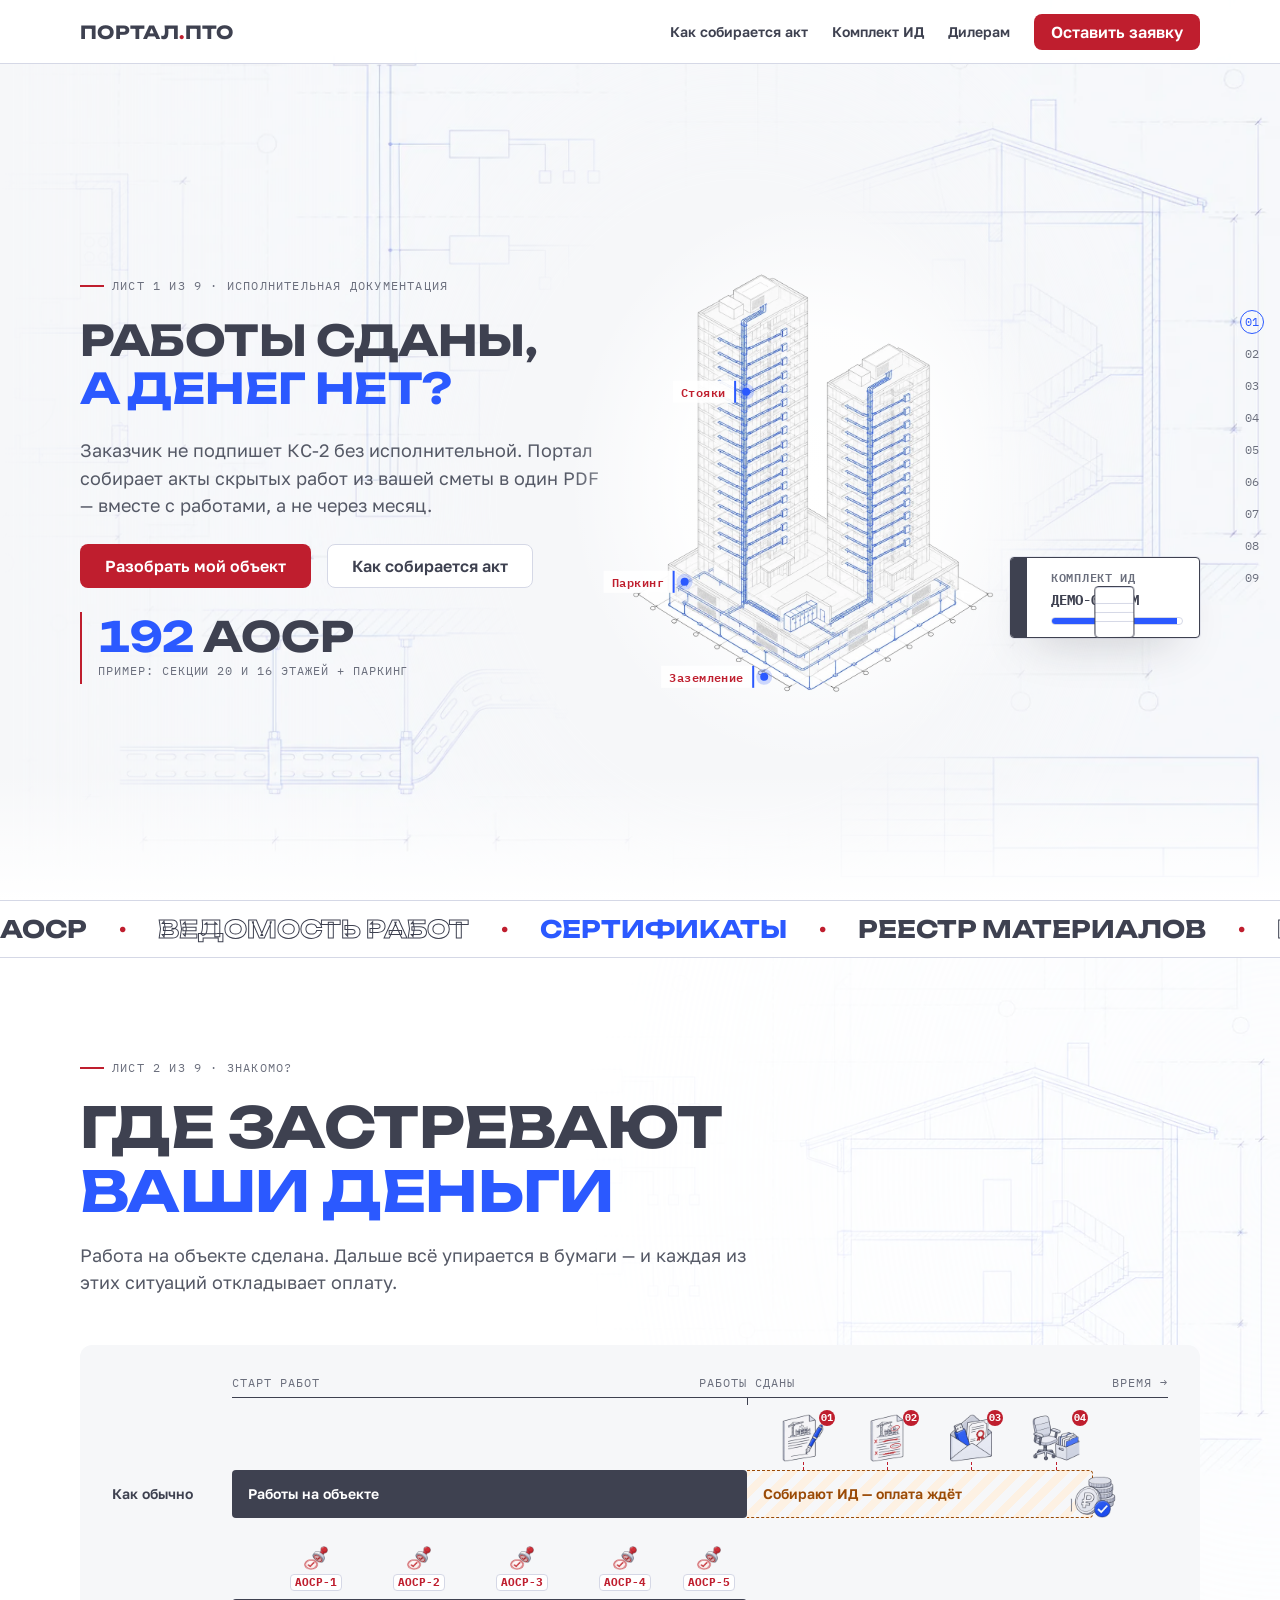
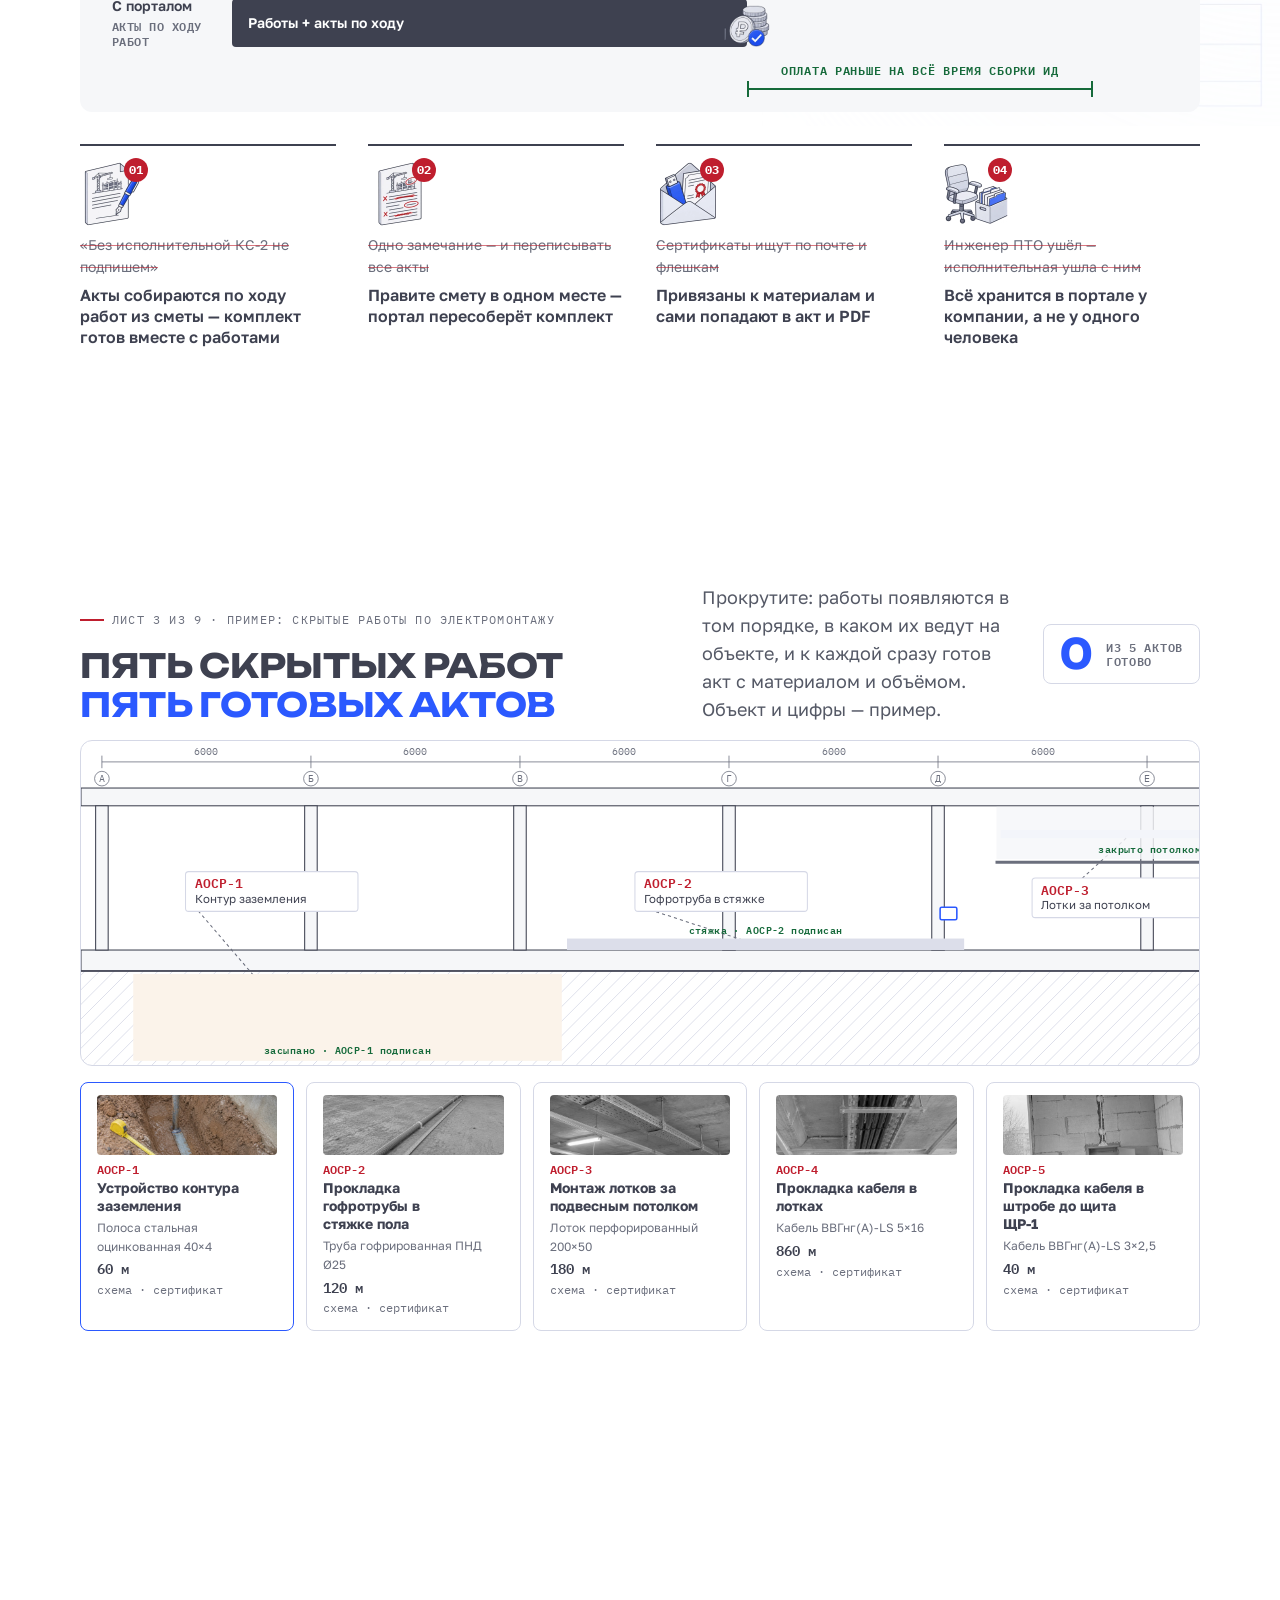
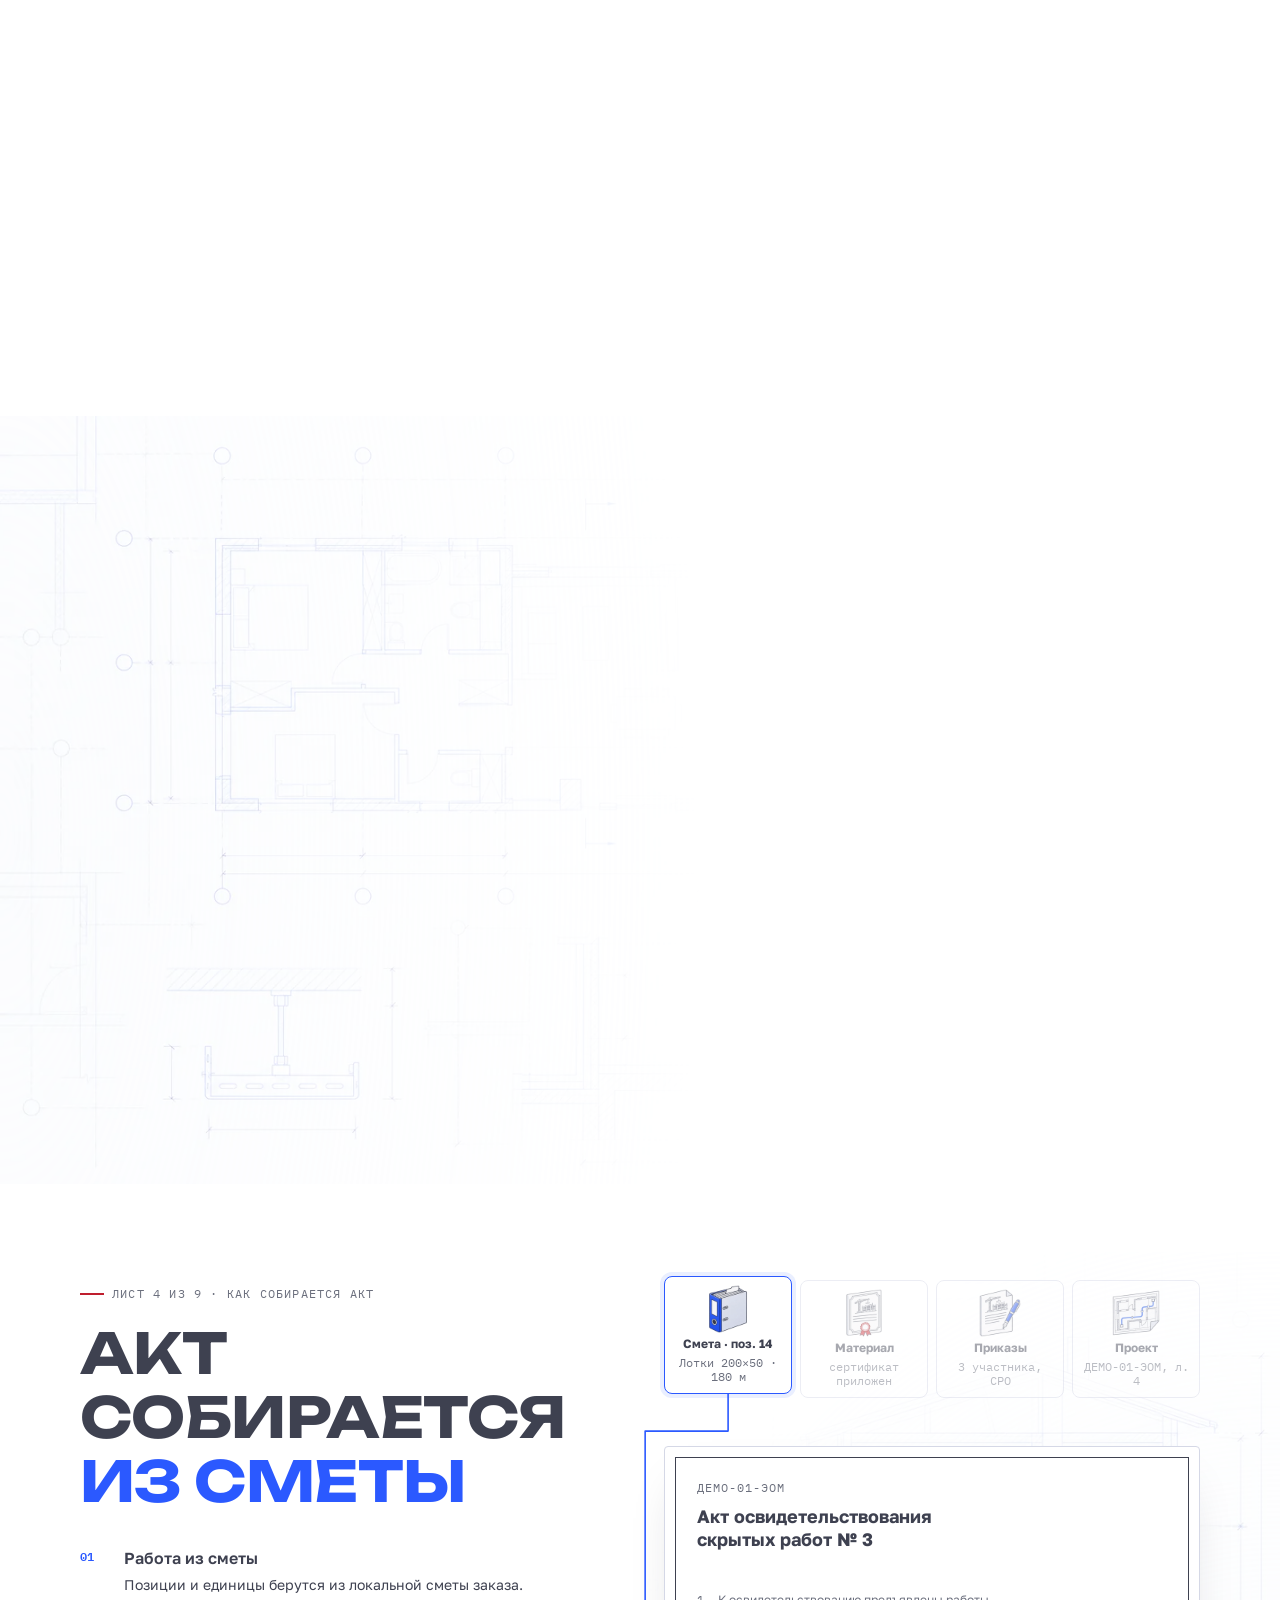
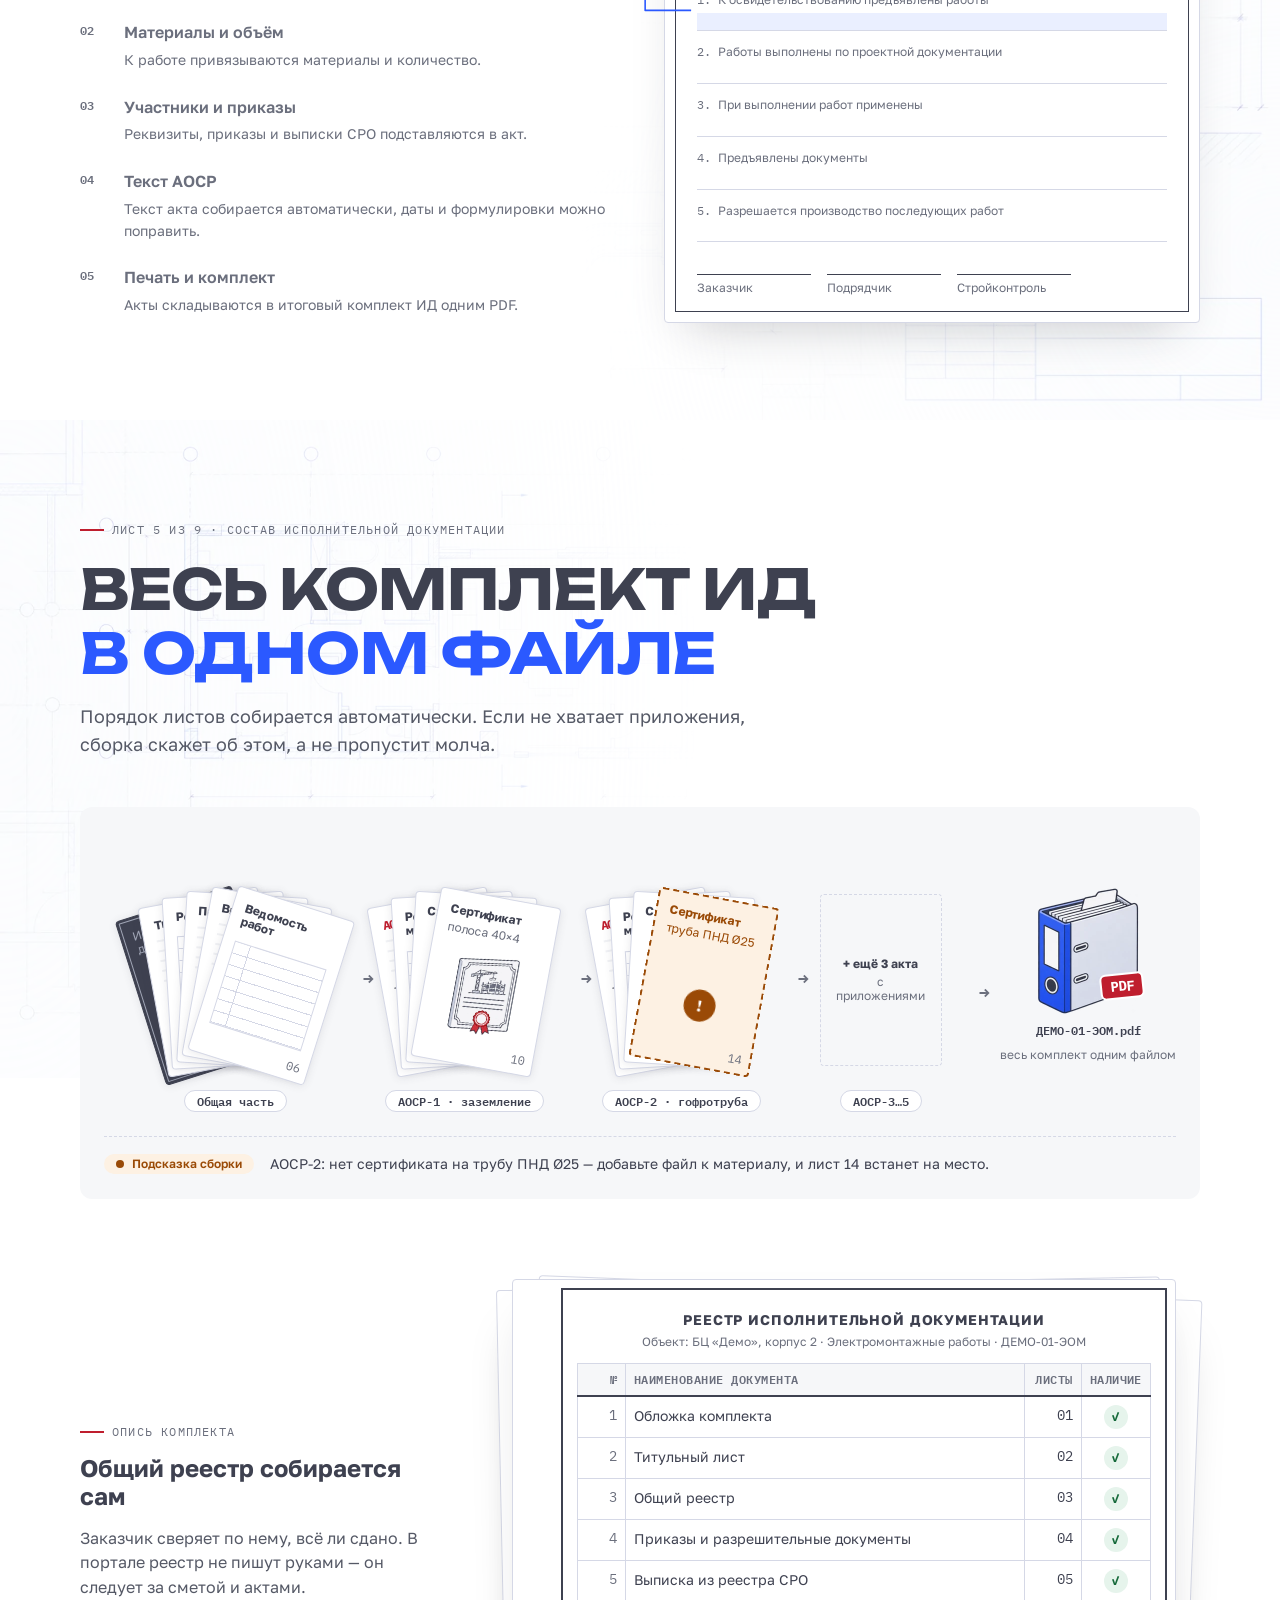
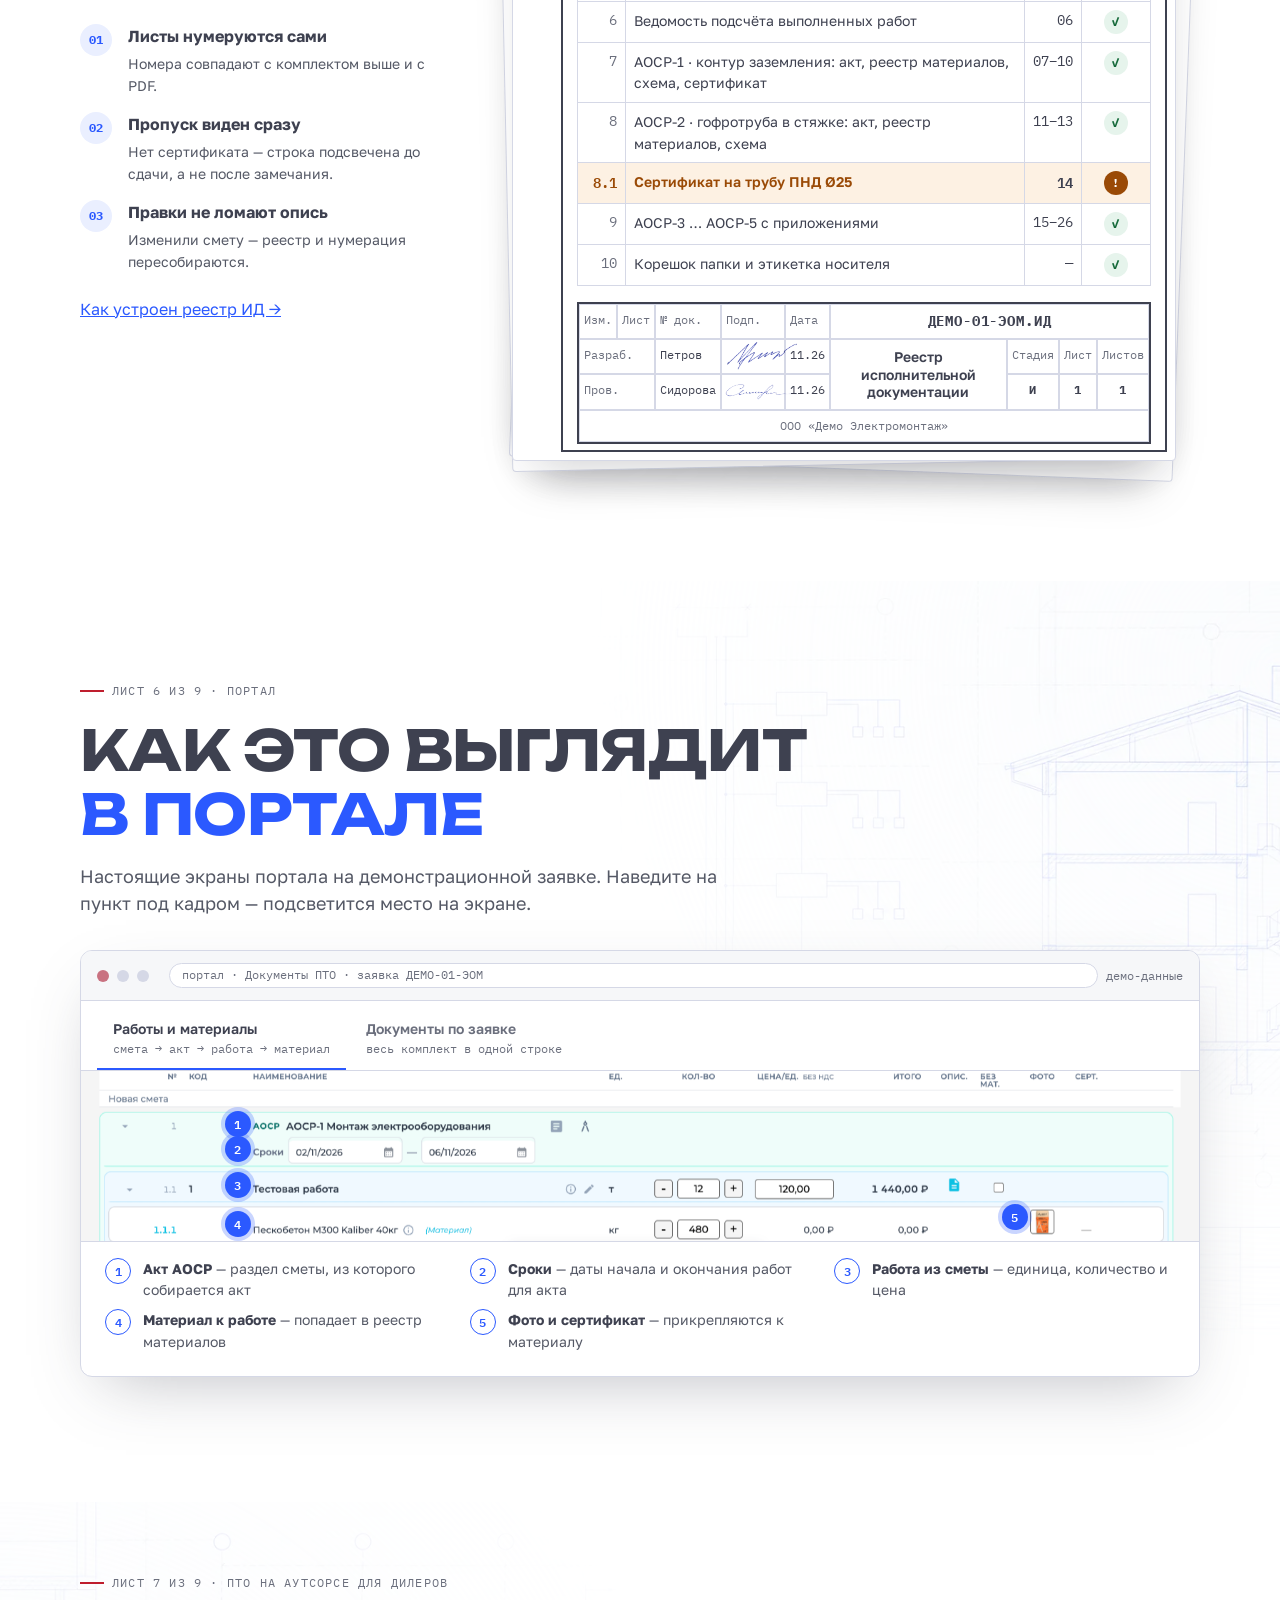
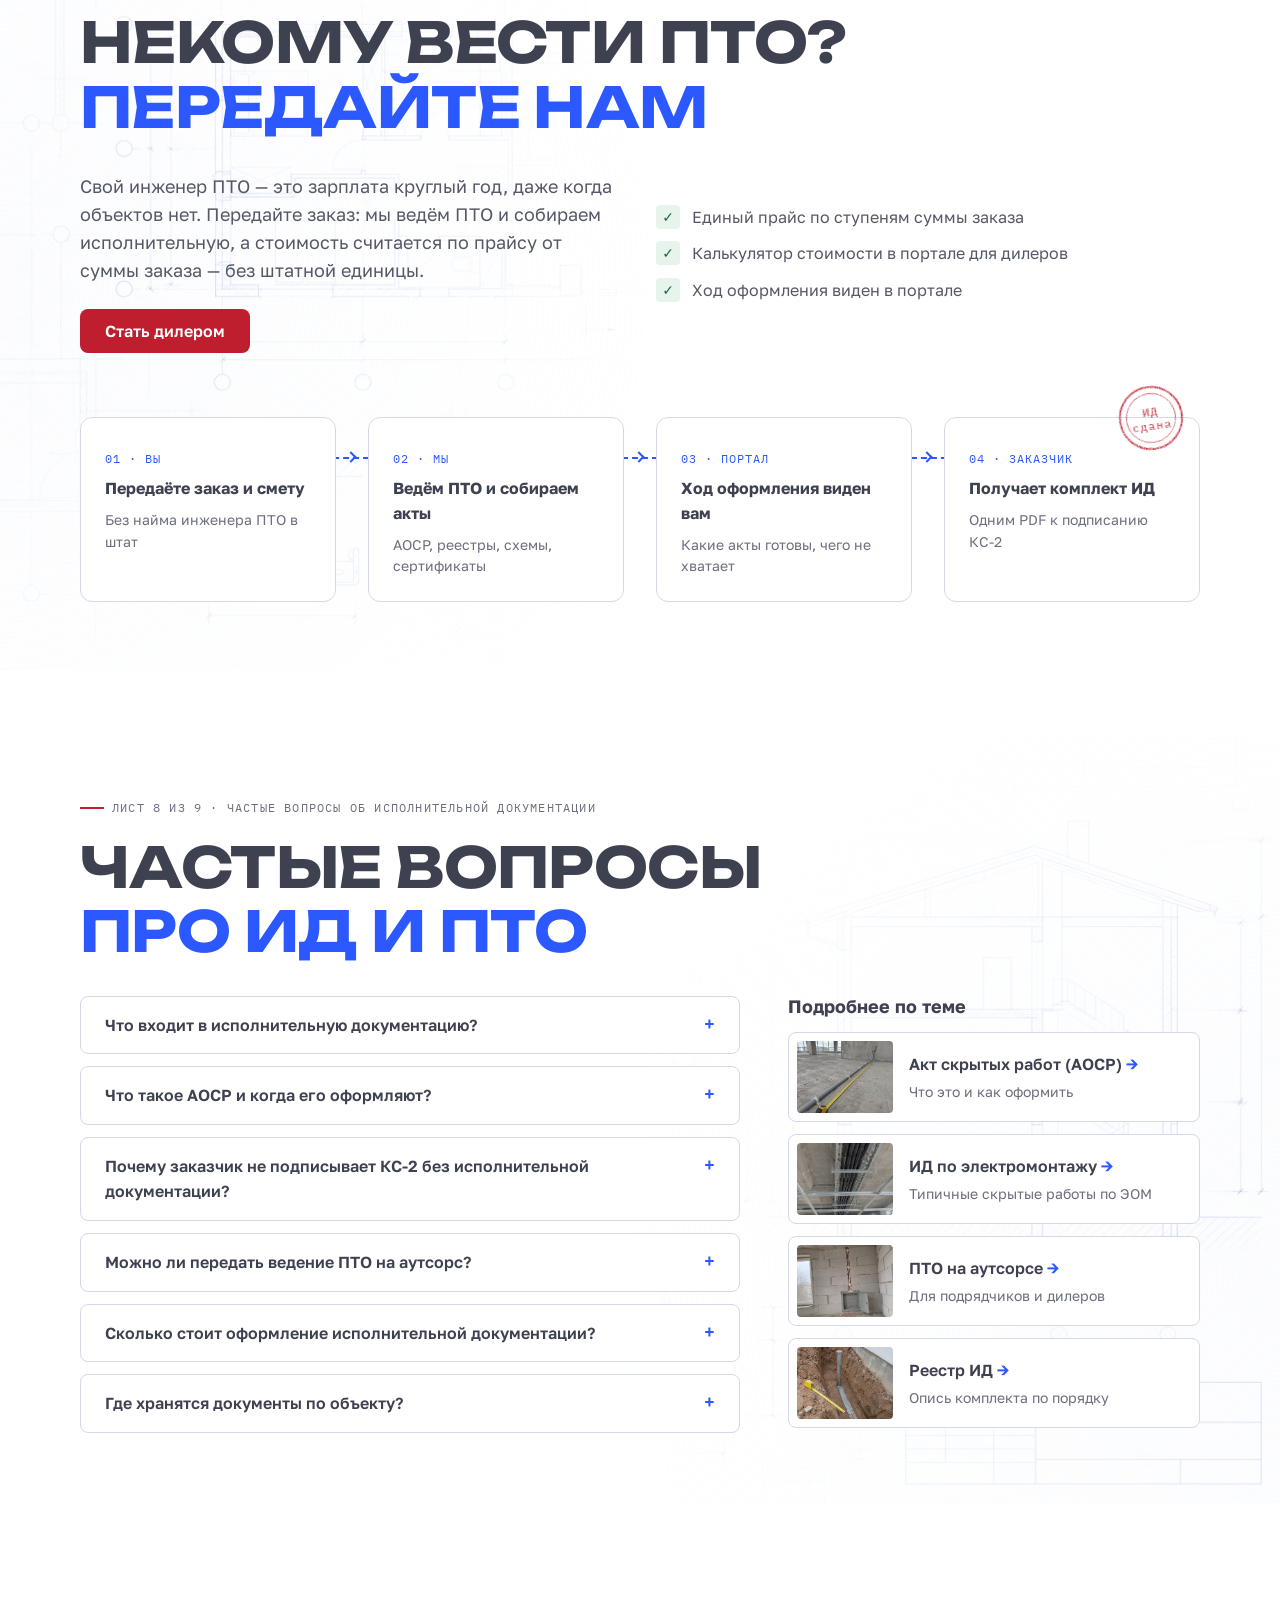
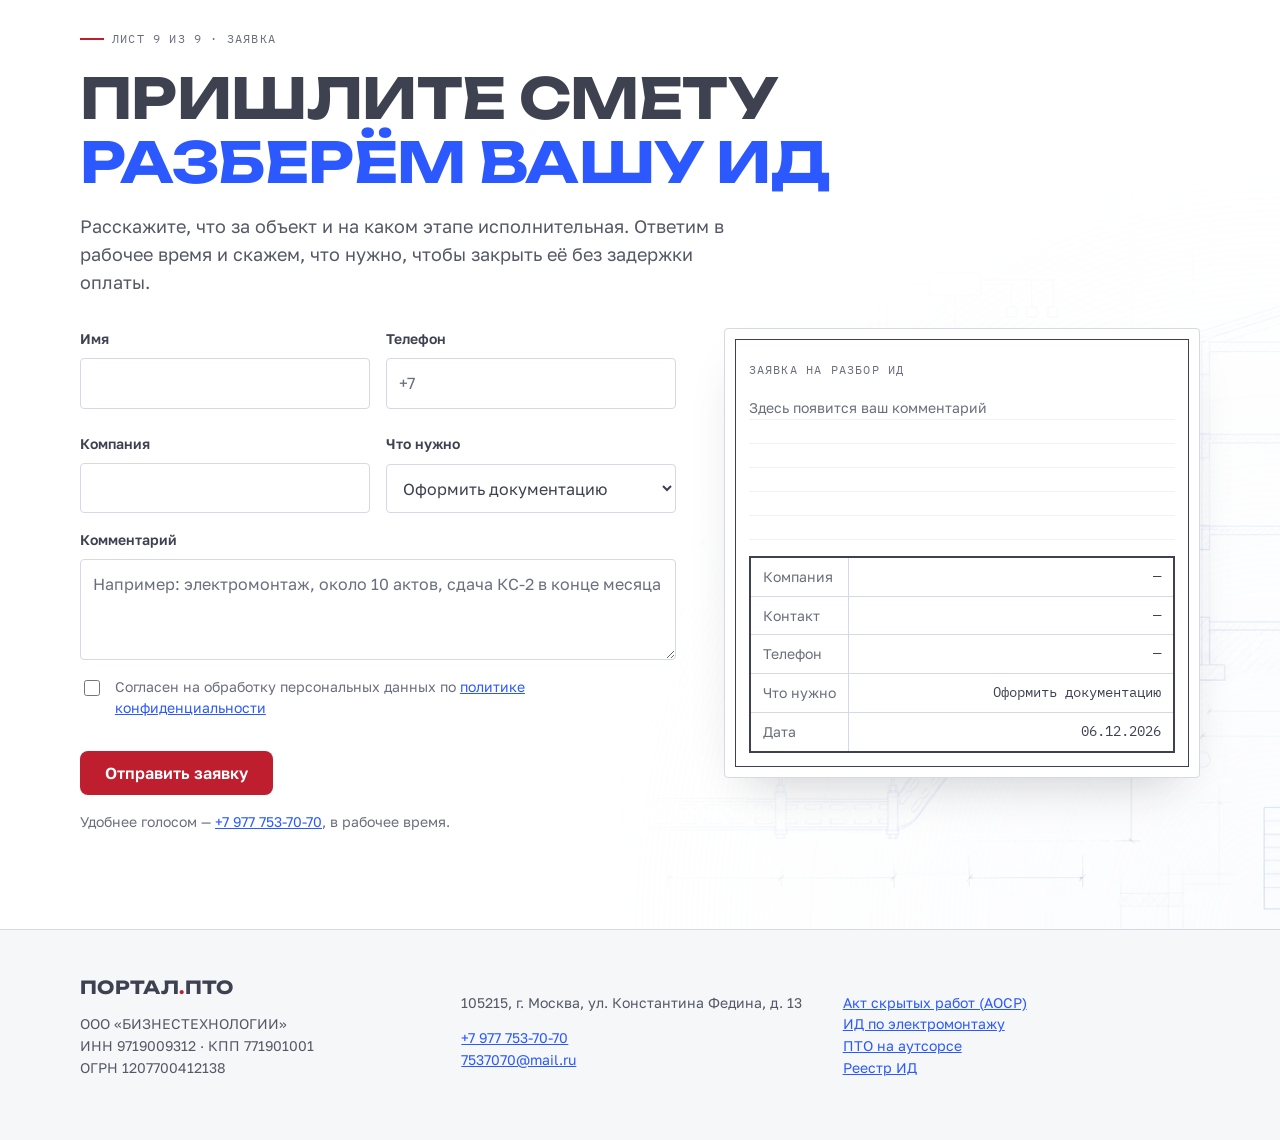
==== commit 2593c54c: "Мобильная версия: комплект ИД сеткой 2×2 Co-Authored-By: Claude Opus 5.5 <noreply@anthropic.com>" ====
--- a/index.html
+++ b/index.html
@@ -23,7 +23,7 @@
 <link rel="stylesheet" href="design/components.css">
 <link rel="stylesheet" href="site.css?v=50">
 <link rel="stylesheet" href="article.css">
-<link rel="stylesheet" href="visuals.css?v=142">
+<link rel="stylesheet" href="visuals.css?v=153">
 <script type="application/ld+json">{"@context": "https://schema.org", "@graph": [{"@type": "Organization", "@id": "https://myznikovv.github.io/portal-pto-landing/#org", "name": "ООО «БИЗНЕСТЕХНОЛОГИИ»", "alternateName": "Портал ПТО", "url": "https://myznikovv.github.io/portal-pto-landing/", "logo": "https://myznikovv.github.io/portal-pto-landing/favicon.svg", "telephone": "+7 977 753-70-70", "email": "7537070@mail.ru", "taxID": "9719009312", "address": {"@type": "PostalAddress", "streetAddress": "ул. Константина Федина, д. 13", "addressLocality": "Москва", "postalCode": "105215", "addressCountry": "RU"}}, {"@type": "WebPage", "@id": "https://myznikovv.github.io/portal-pto-landing/", "url": "https://myznikovv.github.io/portal-pto-landing/", "name": "Исполнительная документация и ПТО: АОСР из сметы", "inLanguage": "ru-RU", "about": {"@id": "https://myznikovv.github.io/portal-pto-landing/#org"}}, {"@type": "Service", "name": "Оформление исполнительной документации", "serviceType": "Исполнительная документация", "provider": {"@id": "https://myznikovv.github.io/portal-pto-landing/#org"}, "areaServed": {"@type": "Country", "name": "Россия"}, "description": "АОСР, реестры материалов, сертификаты, ведомости и исполнительные схемы собираются из сметы в один PDF-комплект."}, {"@type": "Service", "name": "Ведение ПТО на аутсорсе", "serviceType": "Услуги ПТО", "provider": {"@id": "https://myznikovv.github.io/portal-pto-landing/#org"}, "areaServed": {"@type": "Country", "name": "Россия"}, "description": "Ведём ПТО и собираем исполнительную документацию по заказу подрядчика или дилера; стоимость по прайсу от суммы заказа."}, {"@type": "FAQPage", "mainEntity": [{"@type": "Question", "name": "Что входит в исполнительную документацию?", "acceptedAnswer": {"@type": "Answer", "text": "Обложка, титульный лист и общий реестр; приказы и разрешительные документы, выписки СРО; ведомость подсчёта выполненных работ; для каждого акта — АОСР, реестр материалов, исполнительные схемы и сертификаты; корешок папки и этикетка носителя. В портале всё это собирается в один PDF."}}, {"@type": "Question", "name": "Что такое АОСР и когда его оформляют?", "acceptedAnswer": {"@type": "Answer", "text": "АОСР — акт освидетельствования скрытых работ. Его оформляют на работы, которые закрываются следующими этапами: контур заземления в грунте, трубы в стяжке пола, кабель в штробе или за подвесным потолком. Акт подписывают до того, как работу закроют. В портале текст акта собирается из сметы автоматически, даты и формулировки можно поправить."}}, {"@type": "Question", "name": "Почему заказчик не подписывает КС-2 без исполнительной документации?", "acceptedAnswer": {"@type": "Answer", "text": "Исполнительная документация подтверждает, что работы выполнены по проекту и из заявленных материалов. Пока нет актов скрытых работ, реестров и сертификатов, заказчику нечем подтвердить объём в КС-2 — поэтому приёмка и оплата откладываются."}}, {"@type": "Question", "name": "Можно ли передать ведение ПТО на аутсорс?", "acceptedAnswer": {"@type": "Answer", "text": "Да. Вы передаёте заказ, мы ведём ПТО и собираем исполнительную документацию. Это удобно подрядчикам и дилерам, которым невыгодно держать своего инженера ПТО."}}, {"@type": "Question", "name": "Сколько стоит оформление исполнительной документации?", "acceptedAnswer": {"@type": "Answer", "text": "Стоимость считается по прайсу от суммы заказа: чем больше заказ, тем ниже ставка. Пришлите смету или сумму заказа — посчитаем."}}, {"@type": "Question", "name": "Где хранятся документы по объекту?", "acceptedAnswer": {"@type": "Answer", "text": "В портале, у вашей компании: смета, акты, приказы, выписки СРО и сертификаты. Документы не пропадают, если меняется инженер ПТО, а комплект можно пересобрать после правок в смете."}}]}]}</script>
 </head>
 <body>
@@ -417,11 +417,15 @@
   <span class="sheet">Лист 5 из 9 · состав исполнительной документации</span>
   <h2 class="head2"><span class="sr-only">Весь комплект ИД в одном файле</span><span aria-hidden="true" class="display" data-scramble="Весь комплект ИД">Весь комплект ИД</span><span aria-hidden="true" class="display is-accent">в одном файле</span></h2>
   <p class="lead">Порядок листов собирается автоматически. Если не хватает приложения, сборка скажет об этом, а не пропустит молча.</p>
-  <div class="m-only m-flow">
-    <div class="m-card m-row"><span class="m-stack " aria-hidden="true"><i></i><i></i><i><b>Ведомость</b></i></span><div><span class="m-pill">Общая часть</span><span>Обложка, титул, реестр, приказы, СРО, ведомость</span></div><i class="m-st ok" aria-label="готово"></i></div><i class="m-arrow" aria-hidden="true"></i>
-    <div class="m-card m-row"><span class="m-stack " aria-hidden="true"><i></i><i></i><i><b>АОСР-1</b></i></span><div><span class="m-pill">АОСР-1 · заземление</span><span>Акт, реестр материалов, схема, сертификат</span></div><i class="m-st ok" aria-label="готово"></i></div><i class="m-arrow" aria-hidden="true"></i>
-    <div class="m-card m-row is-warn"><span class="m-stack warn" aria-hidden="true"><i></i><i></i><i><b>Сертификат</b></i></span><div><span class="m-pill warn">АОСР-2 · гофротруба</span><span>Нет сертификата на трубу ПНД Ø25 — лист 14</span></div><i class="m-st warn" aria-label="не хватает"></i></div><i class="m-arrow" aria-hidden="true"></i>
-    <div class="m-card m-row is-pdf"><img src="assets/icons/binder.webp" alt="" width="256" height="256"><div><b class="m-file">ДЕМО-01-ЭОМ.pdf</b><span>весь комплект одним файлом</span></div><i class="m-st ok" aria-label="готово"></i></div>
+  <div class="m-only m-kit">
+    <div class="k-grid">
+      <div class="k-card"><span class="k-fan" aria-hidden="true"><i></i><i></i><i></i><i><b>Ведомость</b><em>работ</em><span class="k-table"></span><u>06</u></i></span><div class="k-txt"><i class="m-st ok" aria-label="готово"></i><b>Общая часть</b><span>6 листов</span></div></div>
+      <div class="k-card"><span class="k-fan" aria-hidden="true"><i></i><i></i><i></i><i><b>АОСР-1</b><em>заземление</em><svg class="k-ic" viewBox="0 0 32 24" aria-hidden="true"><path d="M16 2v10M6 12h20M10 16h12M13 20h6"/></svg><u>10</u></i></span><div class="k-txt"><i class="m-st ok" aria-label="готово"></i><b>АОСР-1</b><span>заземление · 4&nbsp;листа</span></div></div>
+      <div class="k-card is-warn"><span class="k-fan" aria-hidden="true"><i></i><i></i><i></i><i><b>Сертификат</b><em>труба ПНД Ø25</em><img class="k-cert" src="assets/icons/certificate.webp" alt="" width="256" height="256"><u>14</u></i></span><div class="k-txt"><i class="m-st warn" aria-label="не хватает"></i><b>АОСР-2</b><span>Нет сертификата</span></div></div>
+      <div class="k-card"><span class="k-fan" aria-hidden="true"><i></i><i></i><i></i><i><b>АОСР-3</b><em>и ещё два</em><svg class="k-ic" viewBox="0 0 24 24" aria-hidden="true"><path d="M8 12.5l6.5-6.5a3 3 0 0 1 4.2 4.2l-8 8a5 5 0 0 1-7-7L12 3"/></svg><u>26</u></i></span><div class="k-txt"><i class="m-st ok" aria-label="готово"></i><b>Ещё 3 акта</b><span>12 листов</span></div></div>
+    </div>
+    <div class="k-join" aria-hidden="true"><i></i></div>
+    <div class="k-pdf"><span class="k-binder"><img src="assets/icons/binder.webp" alt="" width="256" height="256"><b>PDF</b></span><div><b>ДЕМО-01-ЭОМ.pdf</b><span>весь комплект одним файлом</span></div></div>
     <div class="m-tip"><svg class="m-bulb" viewBox="0 0 24 24" aria-hidden="true"><path d="M9 18h6M10 21h4M12 3a6 6 0 0 0-3.6 10.8c.6.5 1.1 1.2 1.1 2V17h5v-1.2c0-.8.5-1.5 1.1-2A6 6 0 0 0 12 3z"/></svg><div><b>Подсказка сборки</b><span>АОСР-2: нет сертификата на трубу ПНД Ø25 — добавьте файл к материалу, и лист 14 встанет на место.</span></div></div>
   </div>
   <figure class="deck-wrap" id="kit" aria-label="Пример комплекта ИД: общая часть, затем по каждому акту — АОСР, реестр материалов, схема и сертификат; у АОСР-2 не хватает сертификата, сборка подсказывает это">
--- a/visuals.css
+++ b/visuals.css
@@ -897,3 +897,52 @@
   .burger { width: calc(var(--tap) - var(--s-8)); }
 }
 @media (max-width: 640px) { .m-act > b { padding-right: var(--s-48); } }
+
+/* ═══ Телефон, лист 5: сетка 2×2 — веер листов раздела, статус и число листов; скобка → папка PDF ═══ */
+@media (max-width: 640px) {
+  .m-kit { gap: 0; margin-top: var(--s-24); }
+  .k-grid { display: grid; grid-template-columns: repeat(2, minmax(0, 1fr)); gap: var(--s-8); }
+  .k-card { display: grid; grid-template-columns: 56% minmax(0, 1fr); align-items: center; gap: var(--s-4); padding: var(--s-12) var(--s-8) var(--s-12) var(--s-12); min-height: calc(var(--s-128) + var(--s-12));
+    background: var(--card); border-radius: var(--r-xl); box-shadow: 0 var(--s-8) var(--s-24) calc(var(--s-8) * -1) color-mix(in srgb, var(--ink) 20%, transparent), 0 0 0 var(--bw) var(--line-soft); }
+  .k-card.is-warn { background: var(--warn-soft); box-shadow: 0 0 0 var(--bw) color-mix(in srgb, var(--warn) 40%, transparent); }
+  .k-fan { position: relative; display: block; width: 100%; aspect-ratio: 0.82; }
+  .k-fan > i { position: absolute; left: 8%; top: 4%; width: 78%; height: 88%; border-radius: var(--r-sm); background: var(--card); font-style: normal;
+    box-shadow: 0 0 0 var(--bw) var(--line), 0 var(--s-4) var(--s-8) calc(var(--s-4) * -1) color-mix(in srgb, var(--ink) 35%, transparent); transform-origin: 30% 100%; }
+  .k-fan > i:nth-child(1) { transform: rotate(-16deg); } .k-fan > i:nth-child(2) { transform: rotate(-11deg); } .k-fan > i:nth-child(3) { transform: rotate(-6deg); }
+  .k-fan > i:nth-child(4) { display: grid; align-content: start; justify-items: start; gap: var(--bw-strong); padding: var(--s-8); transform: rotate(4deg); }
+  .k-fan b { color: var(--ink); font: 700 calc(var(--fs-12) * 0.95)/1.1 var(--font-body); }
+  .k-fan em { font-style: normal; color: var(--muted); font-size: calc(var(--fs-12) * 0.8); line-height: 1.1; }
+  .k-fan u { position: absolute; right: var(--s-8); bottom: var(--s-4); text-decoration: none; color: var(--muted); font: italic var(--fs-12)/1 var(--font-mono); }
+  .k-table { justify-self: stretch; height: var(--s-32); margin-top: var(--s-4); border: var(--bw) solid var(--line);
+    background: repeating-linear-gradient(transparent 0 calc(var(--s-8) - var(--bw)), var(--line) 0 var(--s-8)); }
+  .k-ic { justify-self: center; width: var(--s-32); height: auto; margin-top: var(--s-4); fill: none; stroke: var(--ink); stroke-width: 1.6; stroke-linecap: round; stroke-linejoin: round; }
+  .k-cert { justify-self: center; width: var(--s-48); height: auto; margin-top: var(--bw-strong); }
+  .k-card.is-warn .k-fan > i:nth-child(4) { background: color-mix(in srgb, var(--warn-soft) 70%, var(--card)); box-shadow: 0 0 0 var(--bw) color-mix(in srgb, var(--warn) 50%, transparent), 0 var(--s-4) var(--s-8) calc(var(--s-4) * -1) color-mix(in srgb, var(--ink) 35%, transparent); }
+  .k-card.is-warn .k-fan b, .k-card.is-warn .k-fan em { color: var(--warn); }
+  .k-txt { display: grid; gap: var(--s-4); align-content: center; }
+  .k-txt .m-st { width: var(--s-24); font-size: var(--fs-14); }
+  .k-txt b { color: var(--ink); font-size: var(--fs-14); line-height: 1.2; }
+  .k-txt span { color: var(--muted); font-size: var(--fs-12); }
+  .k-card.is-warn .k-txt span { color: var(--warn); }
+  /* скобка и стрелка */
+  .k-join { position: relative; height: var(--s-48); margin: 0 var(--s-32); border: var(--bw-strong) solid var(--line); border-top: 0; border-bottom-left-radius: var(--r-lg); border-bottom-right-radius: var(--r-lg); height: var(--s-24); }
+  .k-join i { position: absolute; left: 50%; bottom: calc(var(--s-24) * -1); display: grid; place-items: center; width: var(--s-48); height: var(--s-48); border-radius: 50%; transform: translateX(-50%);
+    background: var(--card); box-shadow: 0 0 0 var(--bw) var(--line), var(--shadow-screen); font-style: normal; }
+  .k-join i::before { content: '↓'; color: var(--ink); font: 700 var(--fs-18)/1 var(--font-body); }
+  .k-pdf { display: grid; grid-template-columns: 46% minmax(0, 1fr); align-items: center; gap: var(--s-12); margin-top: var(--s-32); padding: var(--s-8) var(--s-8) var(--s-16); }
+  .k-binder { position: relative; display: block; }
+  .k-binder img { width: 100%; height: auto; }
+  .k-binder b { position: absolute; right: 2%; bottom: 14%; padding: var(--s-4) var(--s-8); background: var(--cta); color: var(--on-dark); border-radius: var(--r-sm); font: 700 var(--fs-14)/1 var(--font-mono);
+    transform: rotate(-6deg); box-shadow: 0 0 0 var(--bw-strong) var(--card); }
+  .k-pdf b { color: var(--ink); font: 700 var(--fs-18)/1.2 var(--font-mono); }
+  .k-pdf div { display: grid; gap: var(--s-4); }
+  .k-pdf div span { color: var(--muted); font-size: var(--fs-14); }
+  .m-kit .m-tip { margin-top: var(--s-8); }
+}
+
+@media (max-width: 640px) {
+  .k-card { grid-template-columns: 52% minmax(0, 1fr); }
+  .k-fan b { font-size: calc(var(--fs-12) * 0.8); letter-spacing: -0.01em; }
+  .k-pdf { grid-template-columns: 38% minmax(0, 1fr); }
+  .k-txt { min-width: 0; }
+}
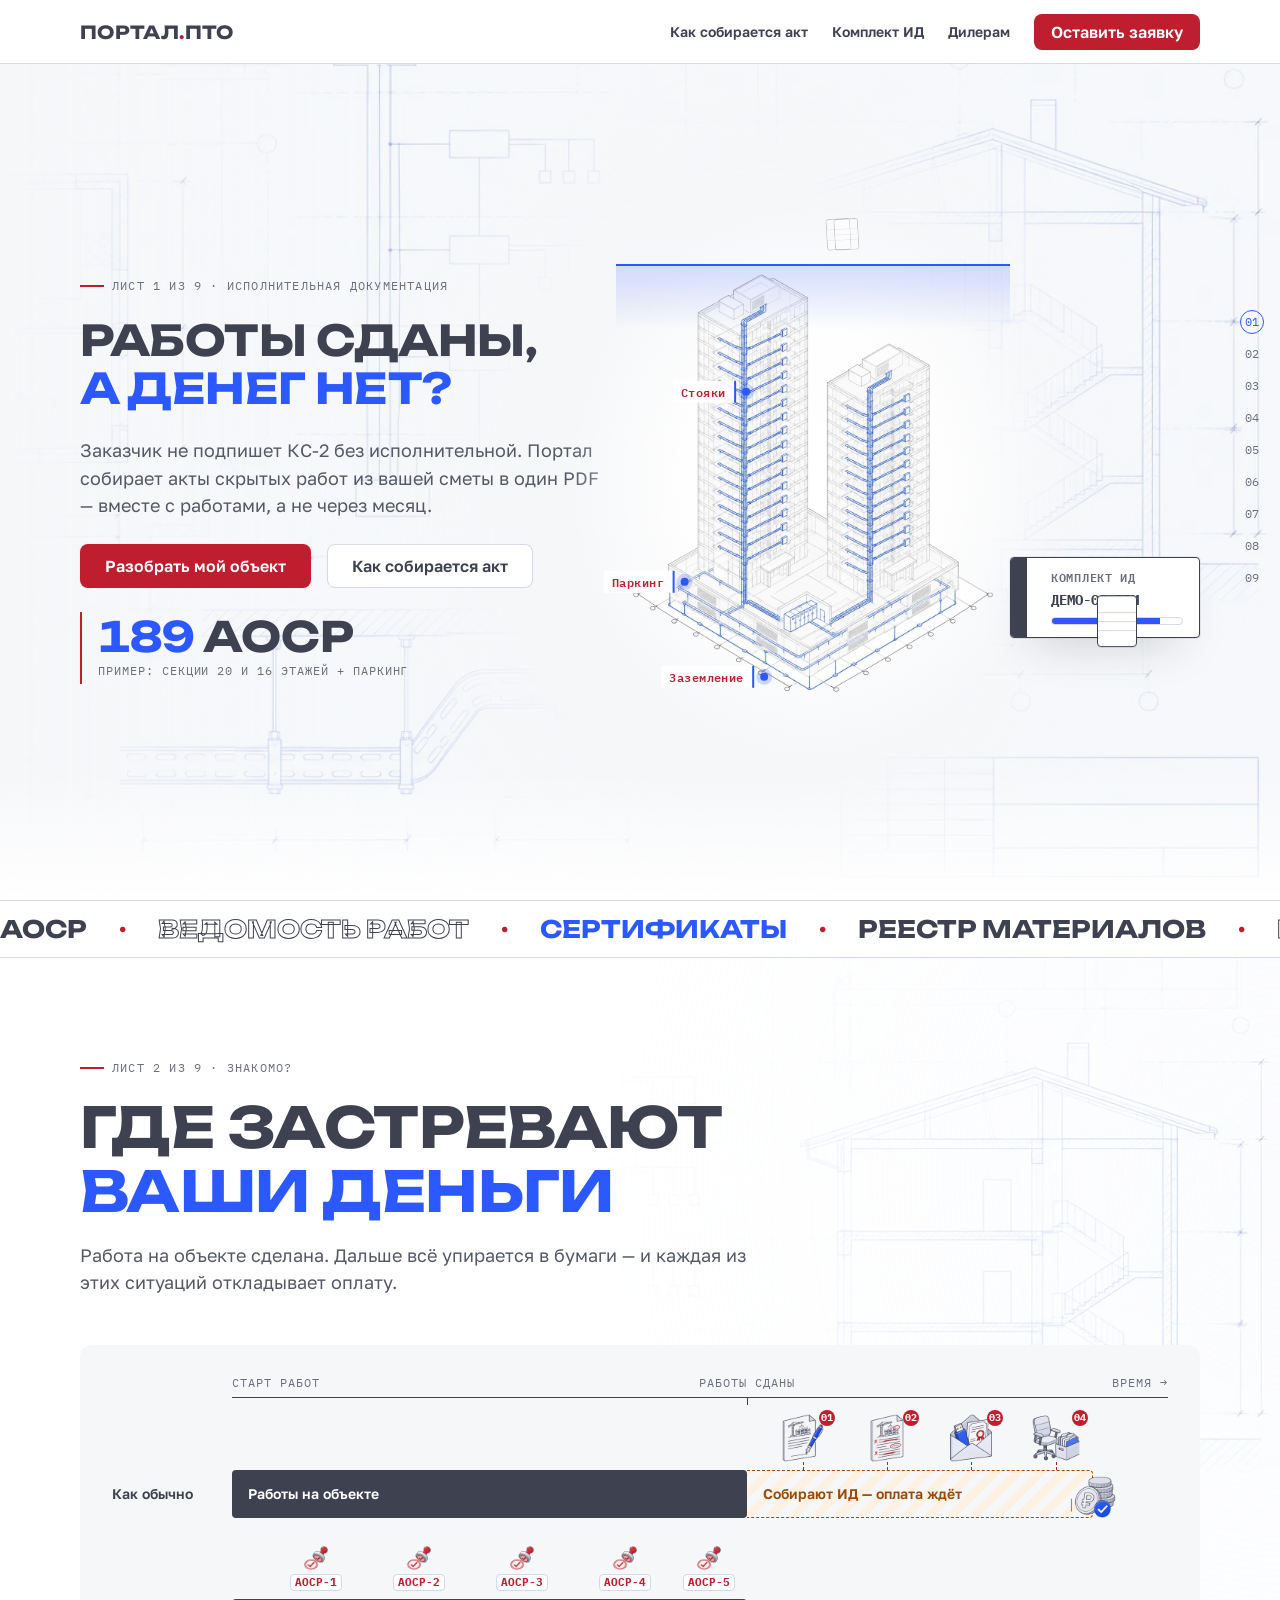
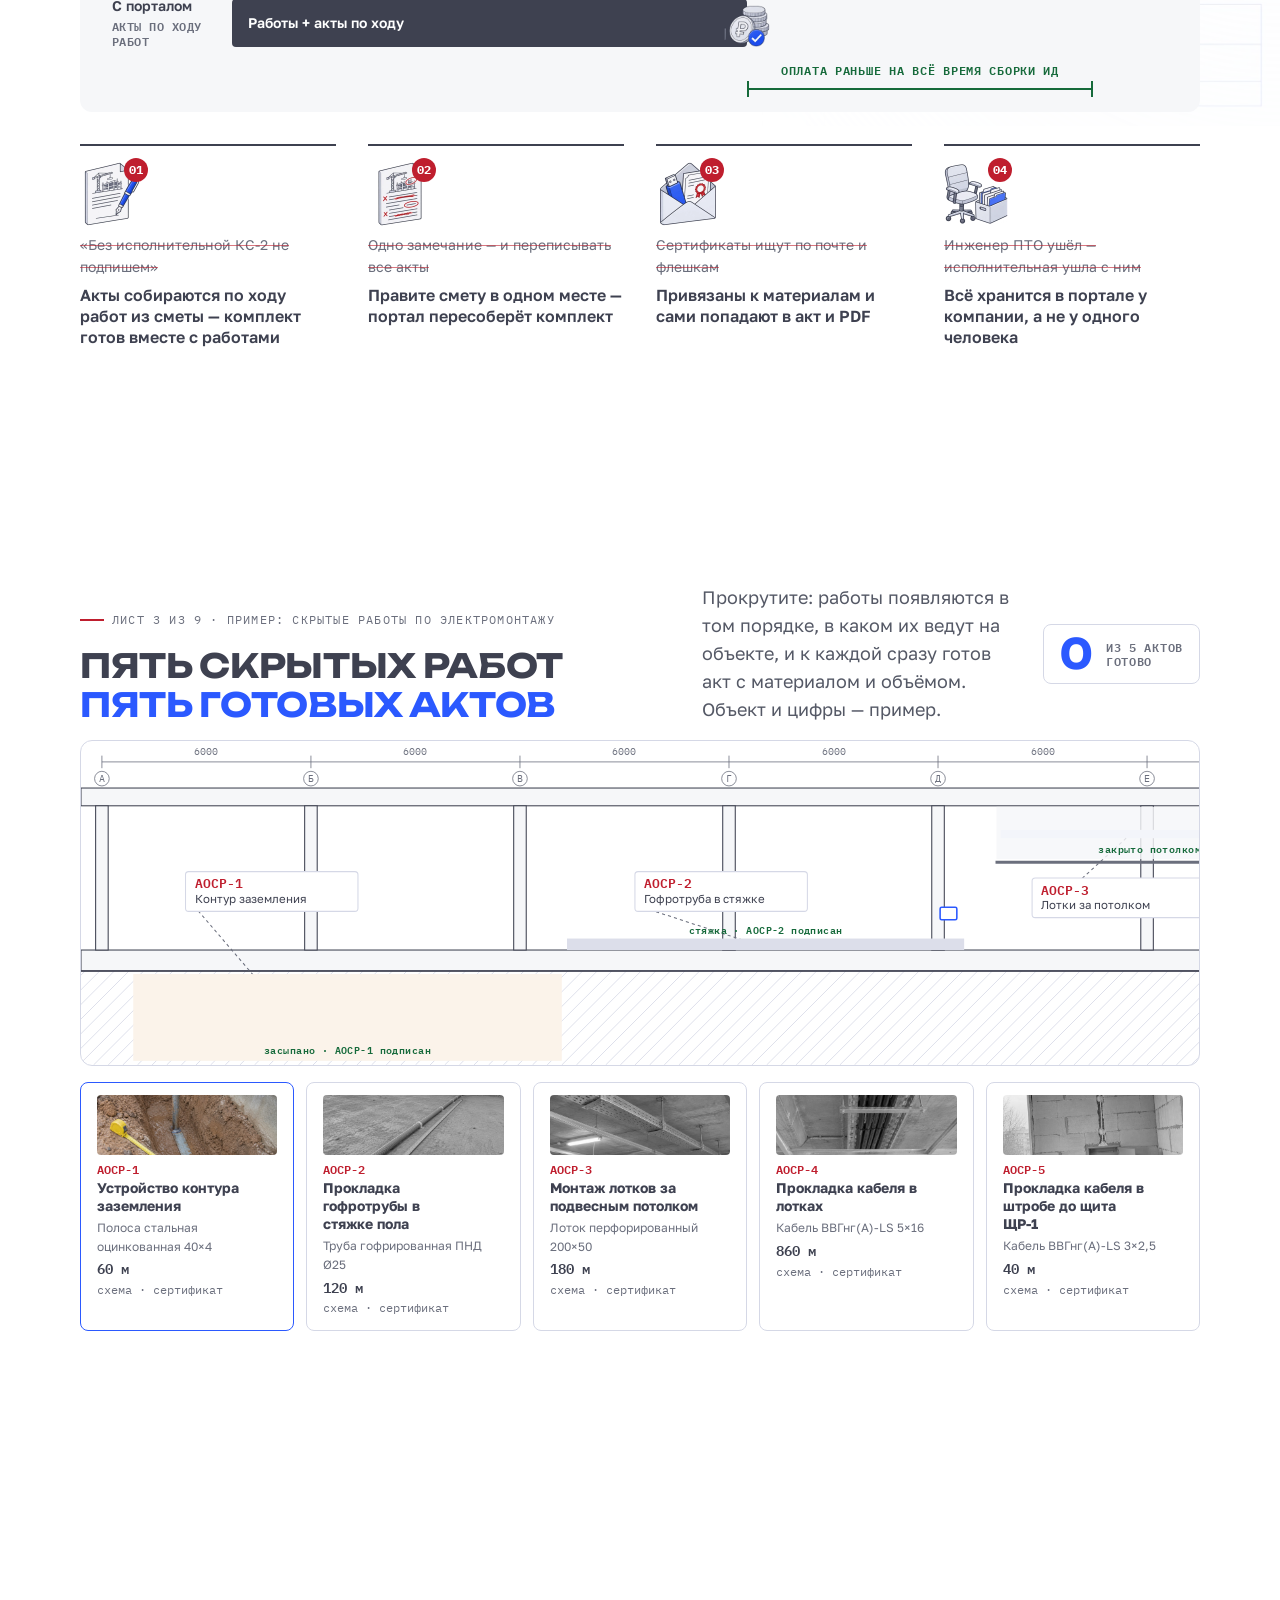
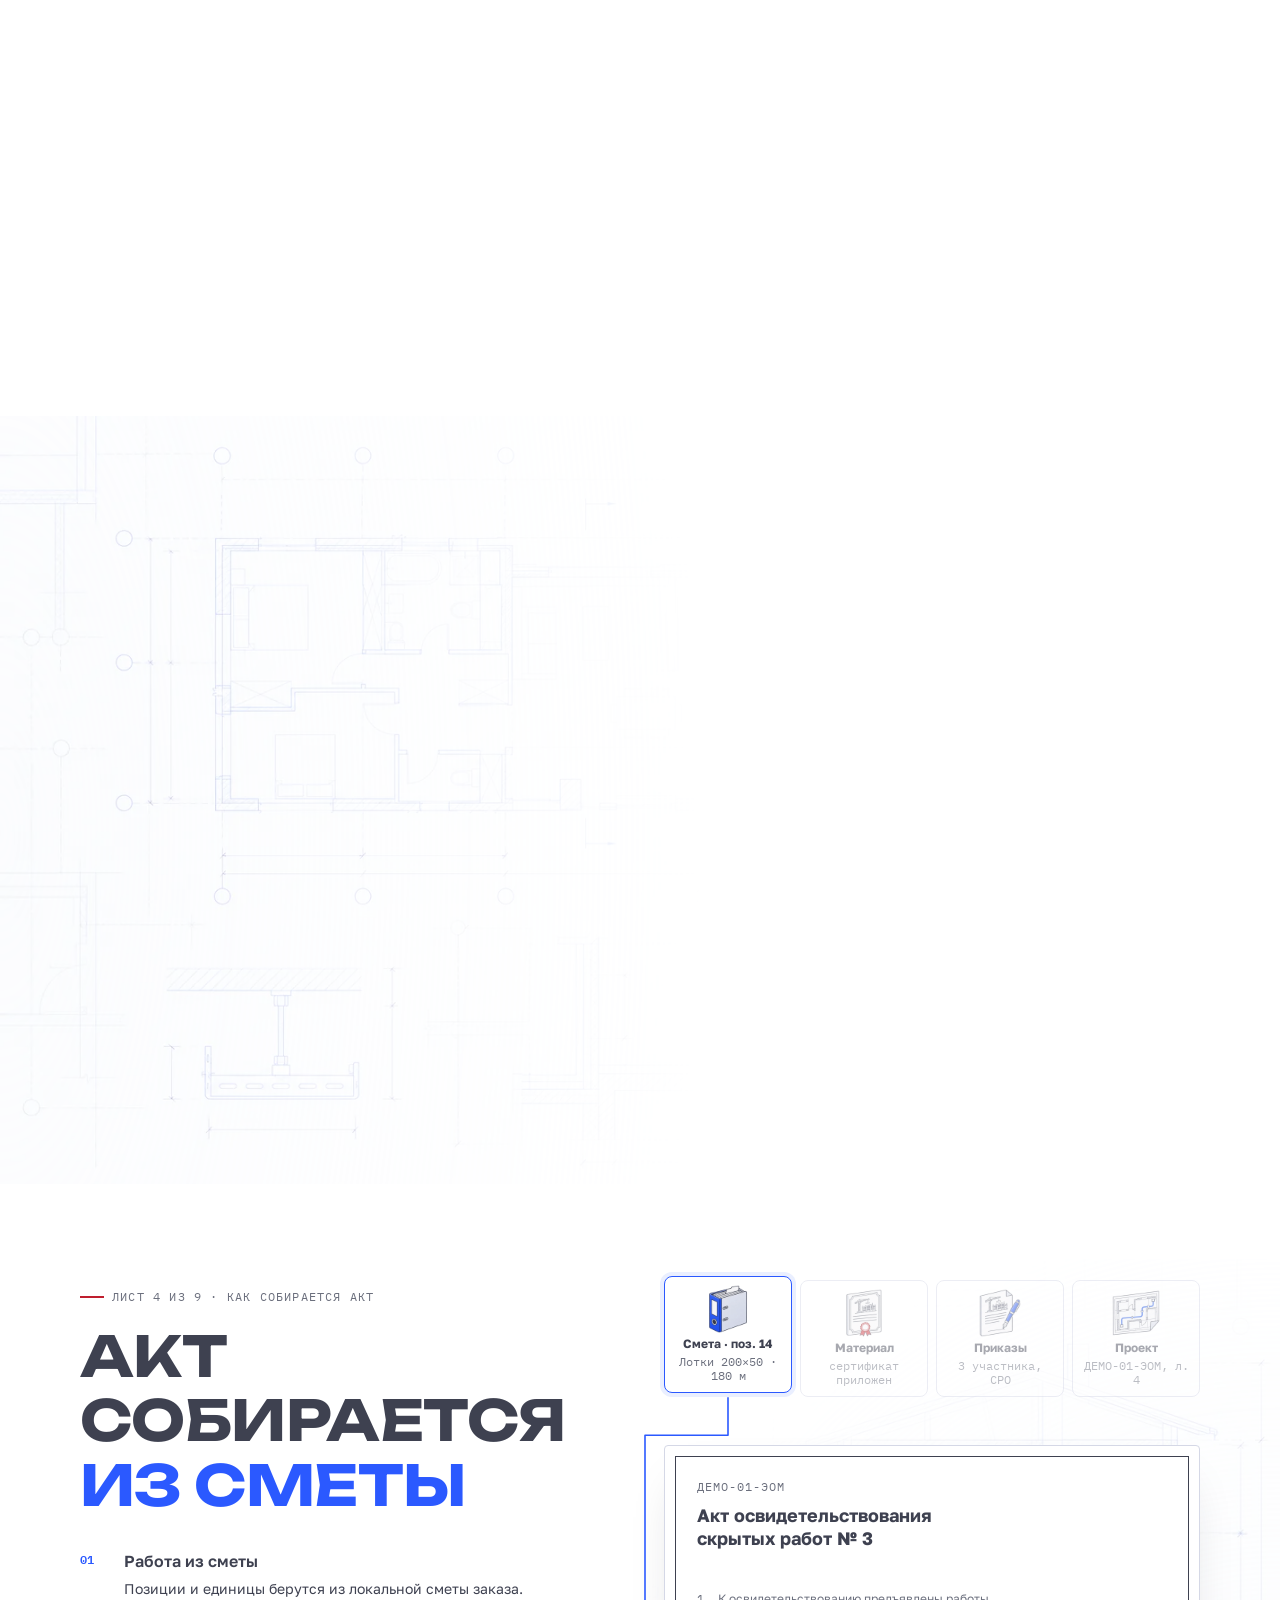
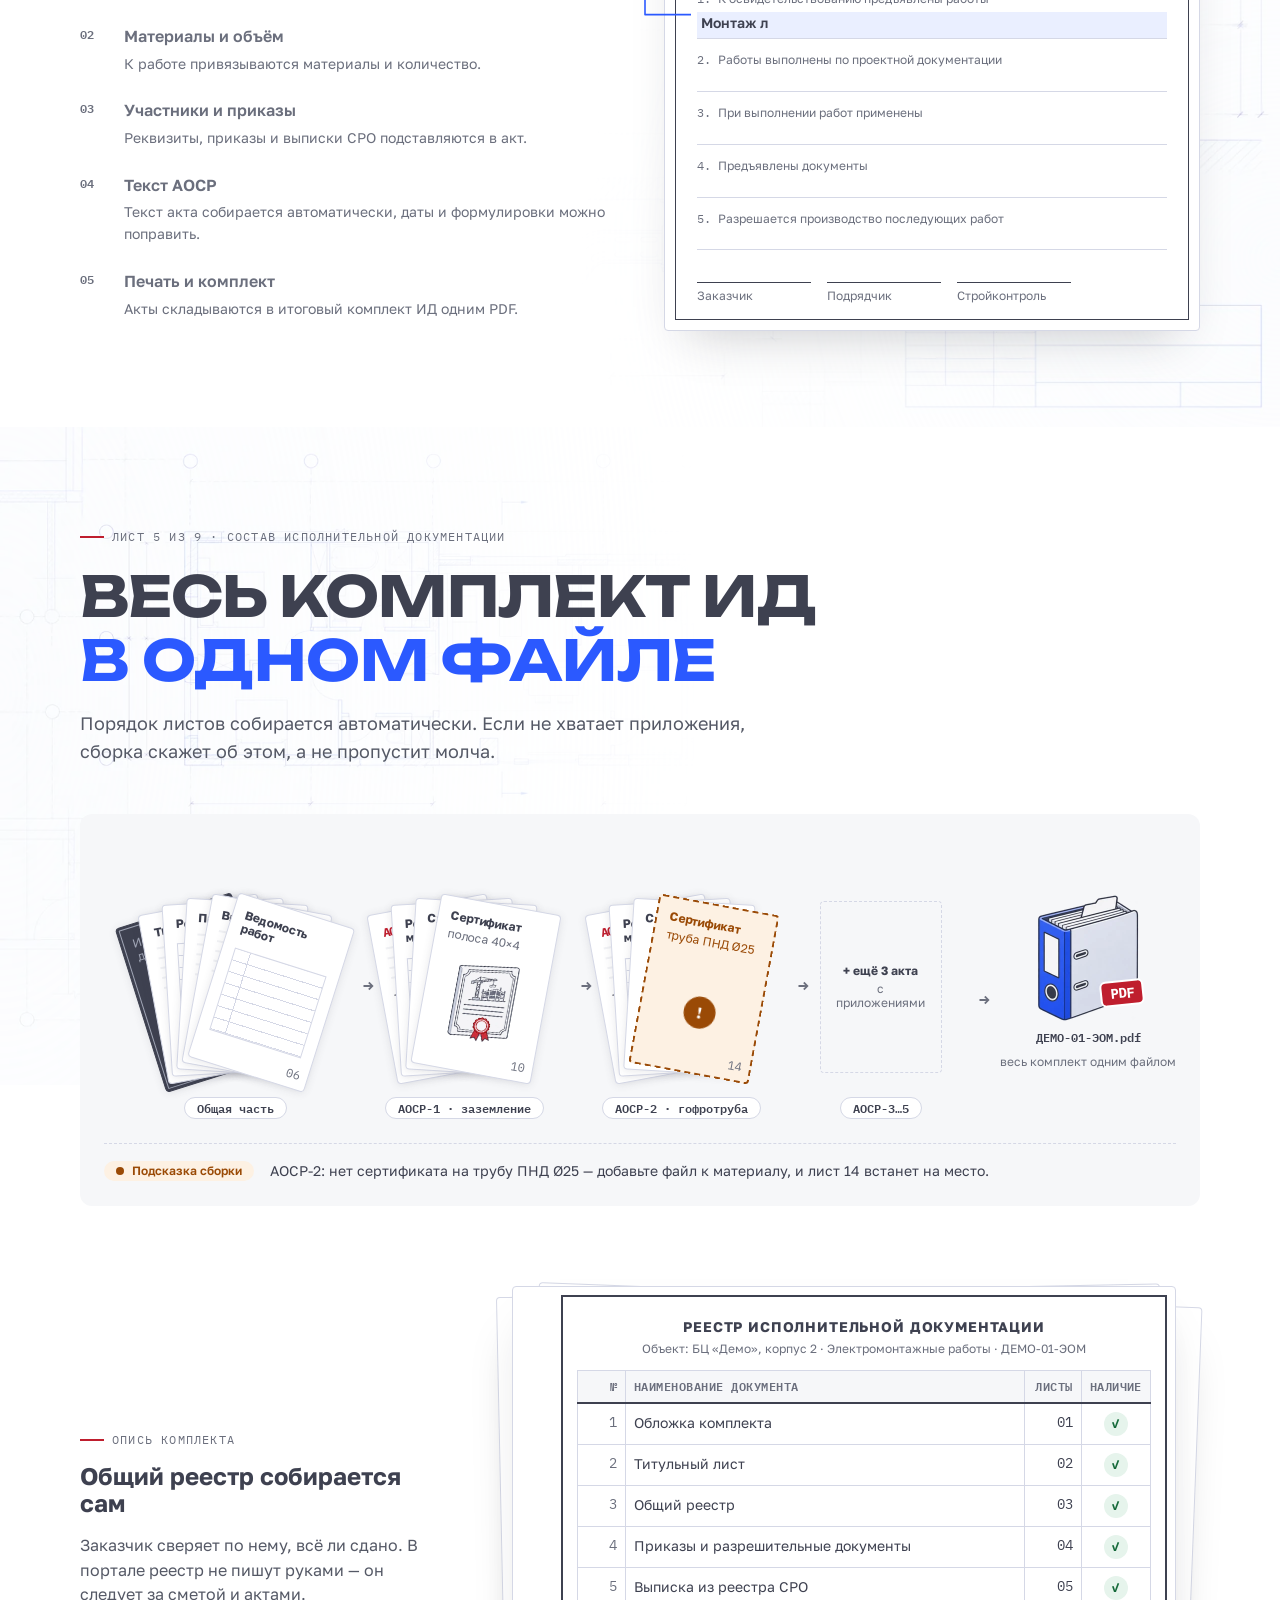
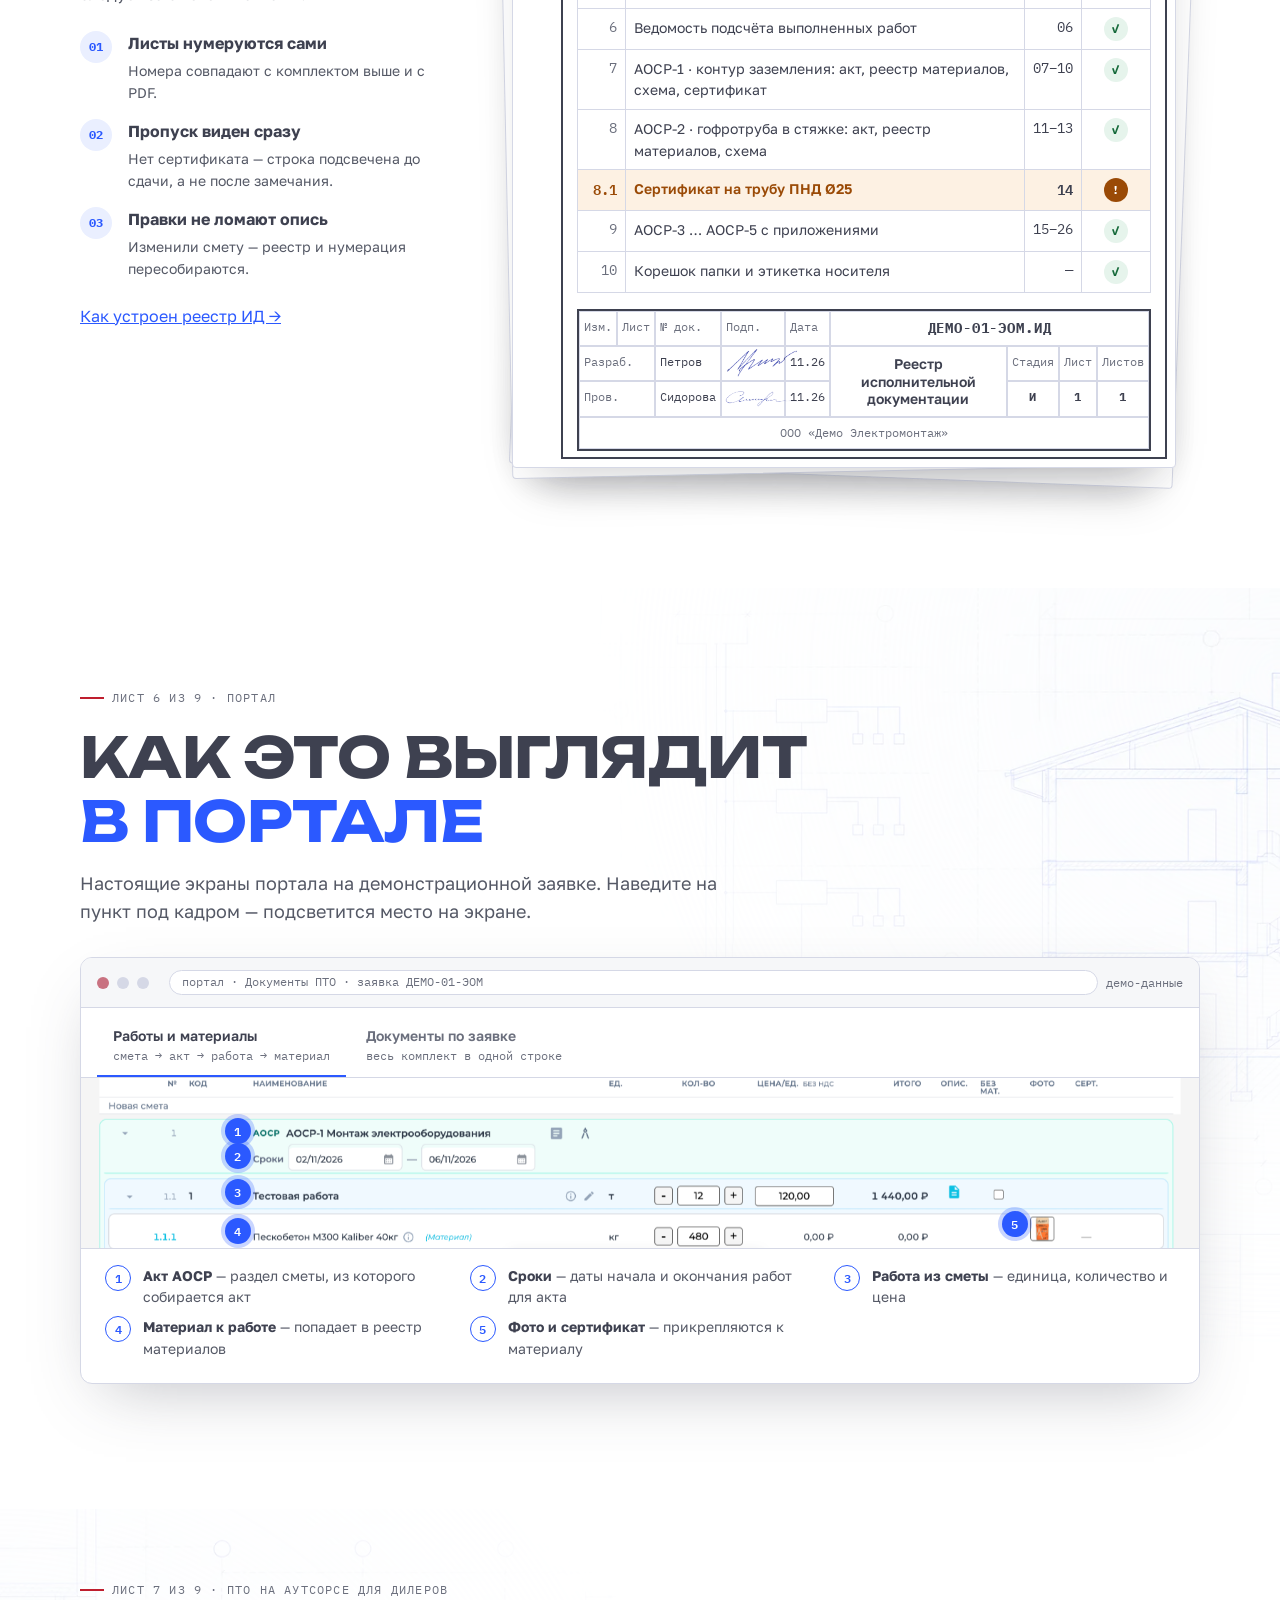
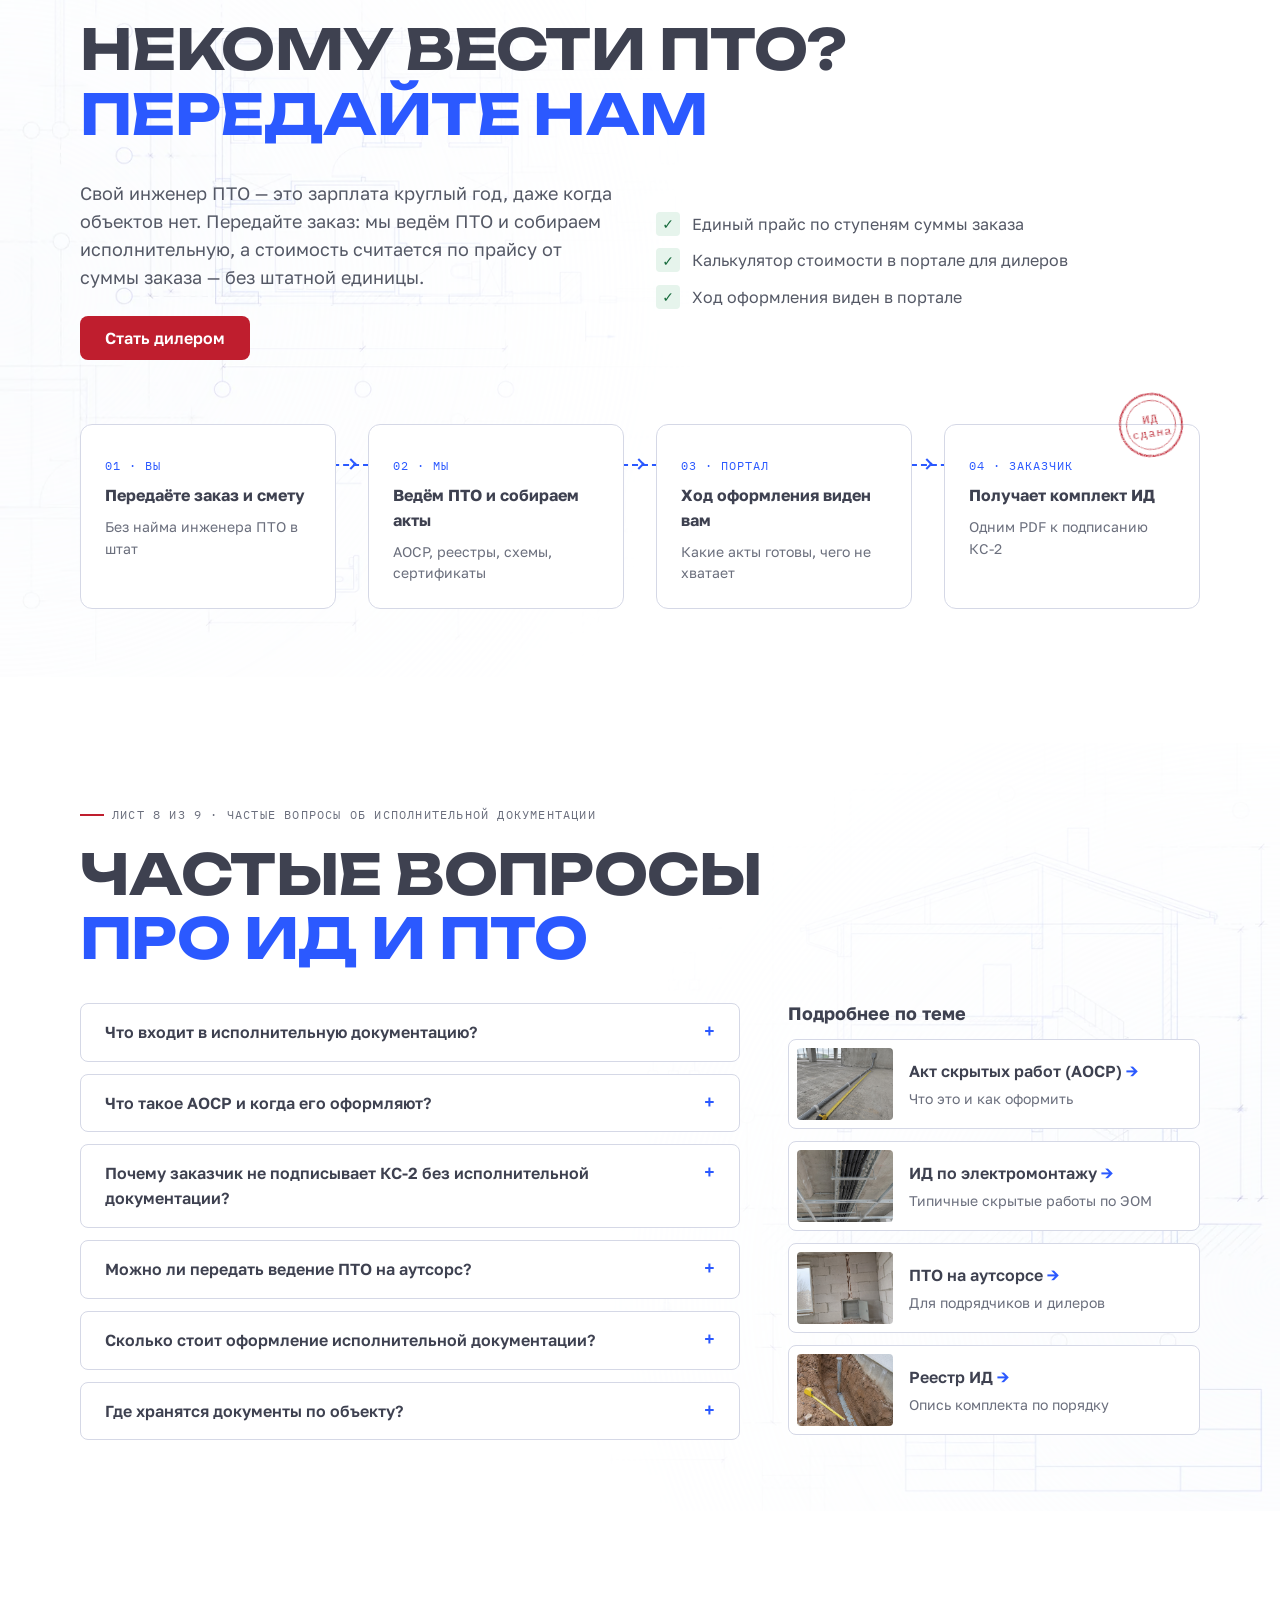
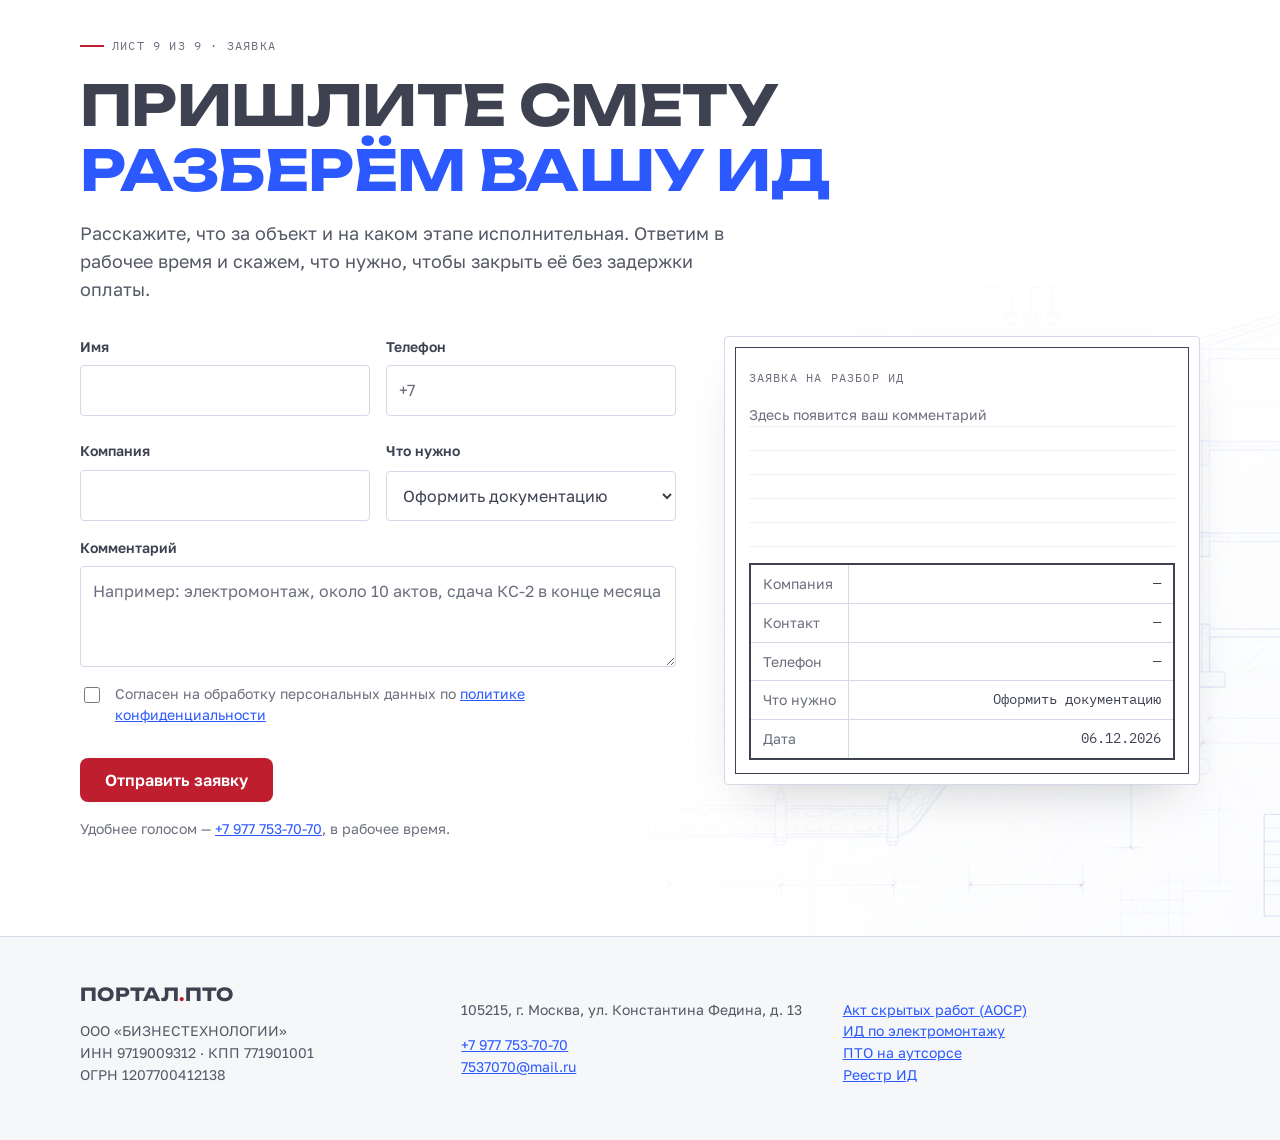
==== commit 2431069c: "Мобильная версия: акты «ёлочкой» с номерами, боли сеткой 2×2, шаги на линии Co-Authored-By: Claude O" ====
--- a/index.html
+++ b/index.html
@@ -23,10 +23,16 @@
 <link rel="stylesheet" href="design/components.css">
 <link rel="stylesheet" href="site.css?v=50">
 <link rel="stylesheet" href="article.css">
-<link rel="stylesheet" href="visuals.css?v=153">
+<link rel="stylesheet" href="visuals.css?v=157">
 <script type="application/ld+json">{"@context": "https://schema.org", "@graph": [{"@type": "Organization", "@id": "https://myznikovv.github.io/portal-pto-landing/#org", "name": "ООО «БИЗНЕСТЕХНОЛОГИИ»", "alternateName": "Портал ПТО", "url": "https://myznikovv.github.io/portal-pto-landing/", "logo": "https://myznikovv.github.io/portal-pto-landing/favicon.svg", "telephone": "+7 977 753-70-70", "email": "7537070@mail.ru", "taxID": "9719009312", "address": {"@type": "PostalAddress", "streetAddress": "ул. Константина Федина, д. 13", "addressLocality": "Москва", "postalCode": "105215", "addressCountry": "RU"}}, {"@type": "WebPage", "@id": "https://myznikovv.github.io/portal-pto-landing/", "url": "https://myznikovv.github.io/portal-pto-landing/", "name": "Исполнительная документация и ПТО: АОСР из сметы", "inLanguage": "ru-RU", "about": {"@id": "https://myznikovv.github.io/portal-pto-landing/#org"}}, {"@type": "Service", "name": "Оформление исполнительной документации", "serviceType": "Исполнительная документация", "provider": {"@id": "https://myznikovv.github.io/portal-pto-landing/#org"}, "areaServed": {"@type": "Country", "name": "Россия"}, "description": "АОСР, реестры материалов, сертификаты, ведомости и исполнительные схемы собираются из сметы в один PDF-комплект."}, {"@type": "Service", "name": "Ведение ПТО на аутсорсе", "serviceType": "Услуги ПТО", "provider": {"@id": "https://myznikovv.github.io/portal-pto-landing/#org"}, "areaServed": {"@type": "Country", "name": "Россия"}, "description": "Ведём ПТО и собираем исполнительную документацию по заказу подрядчика или дилера; стоимость по прайсу от суммы заказа."}, {"@type": "FAQPage", "mainEntity": [{"@type": "Question", "name": "Что входит в исполнительную документацию?", "acceptedAnswer": {"@type": "Answer", "text": "Обложка, титульный лист и общий реестр; приказы и разрешительные документы, выписки СРО; ведомость подсчёта выполненных работ; для каждого акта — АОСР, реестр материалов, исполнительные схемы и сертификаты; корешок папки и этикетка носителя. В портале всё это собирается в один PDF."}}, {"@type": "Question", "name": "Что такое АОСР и когда его оформляют?", "acceptedAnswer": {"@type": "Answer", "text": "АОСР — акт освидетельствования скрытых работ. Его оформляют на работы, которые закрываются следующими этапами: контур заземления в грунте, трубы в стяжке пола, кабель в штробе или за подвесным потолком. Акт подписывают до того, как работу закроют. В портале текст акта собирается из сметы автоматически, даты и формулировки можно поправить."}}, {"@type": "Question", "name": "Почему заказчик не подписывает КС-2 без исполнительной документации?", "acceptedAnswer": {"@type": "Answer", "text": "Исполнительная документация подтверждает, что работы выполнены по проекту и из заявленных материалов. Пока нет актов скрытых работ, реестров и сертификатов, заказчику нечем подтвердить объём в КС-2 — поэтому приёмка и оплата откладываются."}}, {"@type": "Question", "name": "Можно ли передать ведение ПТО на аутсорс?", "acceptedAnswer": {"@type": "Answer", "text": "Да. Вы передаёте заказ, мы ведём ПТО и собираем исполнительную документацию. Это удобно подрядчикам и дилерам, которым невыгодно держать своего инженера ПТО."}}, {"@type": "Question", "name": "Сколько стоит оформление исполнительной документации?", "acceptedAnswer": {"@type": "Answer", "text": "Стоимость считается по прайсу от суммы заказа: чем больше заказ, тем ниже ставка. Пришлите смету или сумму заказа — посчитаем."}}, {"@type": "Question", "name": "Где хранятся документы по объекту?", "acceptedAnswer": {"@type": "Answer", "text": "В портале, у вашей компании: смета, акты, приказы, выписки СРО и сертификаты. Документы не пропадают, если меняется инженер ПТО, а комплект можно пересобрать после правок в смете."}}]}]}</script>
 </head>
 <body>
+<svg class="sprite" aria-hidden="true" focusable="false"><defs>
+  <symbol id="i-ruler" viewBox="0 0 24 24"><path d="M3 16.5 16.5 3 21 7.5 7.5 21z M7 12.5l2 2 M9.5 10l1.5 1.5 M12 7.5l2 2 M14.5 5l1.5 1.5"/></symbol>
+  <symbol id="i-doc" viewBox="0 0 24 24"><path d="M6 3h8l4 4v14H6z M14 3v4h4 M9 12h6 M9 16h6"/></symbol>
+  <symbol id="i-cert" viewBox="0 0 24 24"><path d="M12 3a5.5 5.5 0 1 1 0 11 5.5 5.5 0 0 1 0-11z M9 13.2 7.5 21l4.5-2.5 4.5 2.5-1.5-7.8"/></symbol>
+</defs></svg>
+
 <svg class="sr-only" aria-hidden="true" focusable="false"><defs>
   <filter id="ink" x="-5%" y="-5%" width="110%" height="110%">
     <feTurbulence type="fractalNoise" baseFrequency="0.85" numOctaves="2" seed="4" result="grain"/>
@@ -355,7 +361,7 @@
 <g class="tag"><line class="leader" x1="2640" y1="300" x2="2880" y2="246"/><rect x="2860" y="176" width="330" height="76" rx="6"/><text class="t-num" x="2878" y="208">АОСР-5</text><text class="t-name" x="2878" y="236">Кабель в штробе к щиту</text></g>
 <g class="cover"><rect x="2610" y="170" width="48" height="230" class="cv-fill cv-plaster"/></g></g>
 </svg></div>
-  <ol class="m-only m-works"><li class="m-card"><img src="assets/photo/zazem.jpg" alt="" width="1100" height="829" loading="lazy"><div><span class="m-num">АОСР-1</span><b>Контур заземления</b><span>полоса 40×4 · 60 м</span></div><i class="m-st ok" aria-label="готово"></i></li><li class="m-card"><img src="assets/photo/gofra.jpg" alt="" width="1100" height="829" loading="lazy"><div><span class="m-num">АОСР-2</span><b>Гофротруба в стяжке</b><span>ПНД Ø25 · 120 м</span></div><i class="m-st ok" aria-label="готово"></i></li><li class="m-card"><img src="assets/photo/lotki.jpg" alt="" width="1100" height="829" loading="lazy"><div><span class="m-num">АОСР-3</span><b>Лотки за потолком</b><span>лоток 200×50 · 180 м</span></div><i class="m-st ok" aria-label="готово"></i></li><li class="m-card"><img src="assets/photo/kabel.jpg" alt="" width="1100" height="829" loading="lazy"><div><span class="m-num">АОСР-4</span><b>Кабель в лотках</b><span>ВВГнг 5×16 · 860 м</span></div><i class="m-st ok" aria-label="готово"></i></li><li class="m-card"><img src="assets/photo/shtroba.jpg" alt="" width="1100" height="829" loading="lazy"><div><span class="m-num">АОСР-5</span><b>Кабель в штробе к ЩР-1</b><span>ВВГнг 3×2,5 · 40 м</span></div><i class="m-st ok" aria-label="готово"></i></li></ol>
+  <div class="m-only m-acts"><div class="mz-head"><div class="ma-count"><b>5</b><span>из 5 актов<br>готово</span></div><span class="mz-tag"><svg><use href="#i-doc"/></svg>Схемы</span><span class="mz-tag"><svg><use href="#i-cert"/></svg>Сертификаты</span></div><ol class="mz-list"><li class="m-card"><div class="mz-txt"><span class="m-num">АОСР-1</span><b>Устройство контура заземления</b><span class="mz-mat">Полоса стальная оцинкованная 40×4</span><span class="mz-vol">60 м</span><span class="mz-docs">схема · сертификат</span></div><div class="mz-big" aria-hidden="true"><img src="assets/icons/stamp-ok.webp" alt="" width="256" height="256" loading="lazy"><em>01</em></div></li><li class="m-card"><div class="mz-txt"><span class="m-num">АОСР-2</span><b>Прокладка гофротрубы в стяжке пола</b><span class="mz-mat">Труба гофрированная ПНД Ø25</span><span class="mz-vol">120 м</span><span class="mz-docs">схема · сертификат</span></div><div class="mz-big" aria-hidden="true"><img src="assets/icons/stamp-ok.webp" alt="" width="256" height="256" loading="lazy"><em>02</em></div></li><li class="m-card"><div class="mz-txt"><span class="m-num">АОСР-3</span><b>Монтаж лотков за подвесным потолком</b><span class="mz-mat">Лоток перфорированный 200×50</span><span class="mz-vol">180 м</span><span class="mz-docs">схема · сертификат</span></div><div class="mz-big" aria-hidden="true"><img src="assets/icons/stamp-ok.webp" alt="" width="256" height="256" loading="lazy"><em>03</em></div></li><li class="m-card"><div class="mz-txt"><span class="m-num">АОСР-4</span><b>Прокладка кабеля в лотках</b><span class="mz-mat">Кабель ВВГнг(A)-LS 5×16</span><span class="mz-vol">860 м</span><span class="mz-docs">схема · сертификат</span></div><div class="mz-big" aria-hidden="true"><img src="assets/icons/stamp-ok.webp" alt="" width="256" height="256" loading="lazy"><em>04</em></div></li><li class="m-card"><div class="mz-txt"><span class="m-num">АОСР-5</span><b>Прокладка кабеля в штробе до щита ЩР-1</b><span class="mz-mat">Кабель ВВГнг(A)-LS 3×2,5</span><span class="mz-vol">40 м</span><span class="mz-docs">схема · сертификат</span></div><div class="mz-big" aria-hidden="true"><img src="assets/icons/stamp-ok.webp" alt="" width="256" height="256" loading="lazy"><em>05</em></div></li></ol></div>
   <ol class="acts" id="acts"><li class="act"><img class="act-photo" src="assets/photo/zazem.jpg" alt="" width="1100" height="829" loading="lazy"><span class="act-num">АОСР-1</span><b>Устройство контура заземления</b><span>Полоса стальная оцинкованная 40×4</span><span class="act-vol">60 м</span><span class="act-docs">схема · сертификат</span></li><li class="act"><img class="act-photo" src="assets/photo/gofra.jpg" alt="" width="1100" height="829" loading="lazy"><span class="act-num">АОСР-2</span><b>Прокладка гофротрубы в стяжке пола</b><span>Труба гофрированная ПНД Ø25</span><span class="act-vol">120 м</span><span class="act-docs">схема · сертификат</span></li><li class="act"><img class="act-photo" src="assets/photo/lotki.jpg" alt="" width="1100" height="829" loading="lazy"><span class="act-num">АОСР-3</span><b>Монтаж лотков за подвесным потолком</b><span>Лоток перфорированный 200×50</span><span class="act-vol">180 м</span><span class="act-docs">схема · сертификат</span></li><li class="act"><img class="act-photo" src="assets/photo/kabel.jpg" alt="" width="1100" height="829" loading="lazy"><span class="act-num">АОСР-4</span><b>Прокладка кабеля в лотках</b><span>Кабель ВВГнг(А)-LS 5×16</span><span class="act-vol">860 м</span><span class="act-docs">схема · сертификат</span></li><li class="act"><img class="act-photo" src="assets/photo/shtroba.jpg" alt="" width="1100" height="829" loading="lazy"><span class="act-num">АОСР-5</span><b>Прокладка кабеля в штробе до щита ЩР-1</b><span>Кабель ВВГнг(А)-LS 3×2,5</span><span class="act-vol">40 м</span><span class="act-docs">схема · сертификат</span></li></ol>
 </div></div></section>
 
@@ -371,15 +377,10 @@
       <li><button type="button" class="asm-step"><b>Печать и комплект</b><span>Акты складываются в итоговый комплект ИД одним PDF.</span></button></li>
     </ol>
   </div>
-  <div class="m-only m-flow">
-    <div class="m-card m-row"><img src="assets/icons/binder.webp" alt="" width="256" height="256"><div><span class="m-k">Смета · поз. 14</span><b>Монтаж лотков 200×50 за потолком</b><span>180 м — уходит в пункты 1 и 3 акта</span></div></div><i class="m-arrow" aria-hidden="true"></i>
-    <div class="m-card m-row"><img src="assets/icons/certificate.webp" alt="" width="256" height="256"><div><span class="m-k">Материал</span><b>Лоток перфорированный 200×50</b><span>сертификат приложен</span></div></div><i class="m-arrow" aria-hidden="true"></i>
-    <div class="m-card m-row"><img src="assets/icons/ks2-unsigned.webp" alt="" width="256" height="256"><div><span class="m-k">Приказы и участники</span><b>Заказчик, подрядчик, стройконтроль</b><span>реквизиты и выписки СРО подставлены</span></div></div><i class="m-arrow" aria-hidden="true"></i>
-    <div class="m-card m-act"><span class="m-k">ДЕМО-01-ЭОМ</span><b>Акт освидетельствования скрытых работ № 3</b>
+  <ol class="m-only m-tl"><li><span class="tl-n" aria-hidden="true">1</span><div class="m-card m-row"><img src="assets/icons/binder.webp" alt="" width="256" height="256"><div><span class="m-k">Смета · поз. 14</span><b>Монтаж лотков 200×50 за потолком</b><span>180 м — уходит в пункты 1 и 3 акта</span></div></div></li><li><span class="tl-n" aria-hidden="true">2</span><div class="m-card m-row"><img src="assets/icons/certificate.webp" alt="" width="256" height="256"><div><span class="m-k">Материал</span><b>Лоток перфорированный 200×50</b><span>сертификат приложен</span></div></div></li><li><span class="tl-n" aria-hidden="true">3</span><div class="m-card m-row"><img src="assets/icons/ks2-unsigned.webp" alt="" width="256" height="256"><div><span class="m-k">Приказы и участники</span><b>Заказчик, подрядчик, стройконтроль</b><span>реквизиты и выписки СРО подставлены</span></div></div></li><li><span class="tl-n" aria-hidden="true">4</span><div class="m-card m-act"><span class="m-k">ДЕМО-01-ЭОМ</span><b>Акт освидетельствования скрытых работ № 3</b>
       <ul><li><span>Работы</span>Монтаж лотков, 180 м</li><li><span>Материал</span>Лоток 200×50 — сертификат</li><li><span>Документы</span>Схема, фото</li></ul>
       <div class="m-signs"><img src="assets/icons/sign-1.webp" alt="" width="480" height="112"><img src="assets/icons/sign-2.webp" alt="" width="480" height="180"><img src="assets/icons/sign-3.webp" alt="" width="480" height="102"></div>
-      <img class="m-stamp" src="assets/icons/stamp-ok.webp" alt="" width="256" height="256"></div>
-  </div>
+      <img class="m-stamp" src="assets/icons/stamp-ok.webp" alt="" width="256" height="256"></div></li></ol>
   <div class="build" aria-label="Пример: строка сметы превращается в акт скрытых работ (данные демонстрационные)">
     <div class="asm-src" aria-hidden="true">
       <span class="src" data-src="1" data-to="f1"><img src="assets/icons/binder.webp" alt="" width="256" height="256"><b>Смета · поз. 14</b><em>Лотки 200×50 · 180 м</em></span>
@@ -520,10 +521,10 @@
     </ul>
   </div>
   <ol class="route" id="route" aria-label="Как передать ПТО на аутсорс">
-    <li style="--i: 0"><span class="route-n mono">01 · вы</span><b>Передаёте заказ и смету</b><span>Без найма инженера ПТО в штат</span></li>
-    <li style="--i: 1"><span class="route-n mono">02 · мы</span><b>Ведём ПТО и собираем акты</b><span>АОСР, реестры, схемы, сертификаты</span></li>
-    <li style="--i: 2"><span class="route-n mono">03 · портал</span><b>Ход оформления виден вам</b><span>Какие акты готовы, чего не хватает</span></li>
-    <li style="--i: 3"><span class="route-n mono">04 · заказчик</span><b>Получает комплект ИД</b><span>Одним PDF к подписанию КС-2</span><span class="stamp route-stamp" aria-hidden="true">ИД<br>сдана</span></li>
+    <li style="--i: 0"><span class="route-n mono"><i>01 · </i>вы</span><b>Передаёте заказ и смету</b><span>Без найма инженера ПТО в штат</span></li>
+    <li style="--i: 1"><span class="route-n mono"><i>02 · </i>мы</span><b>Ведём ПТО и собираем акты</b><span>АОСР, реестры, схемы, сертификаты</span></li>
+    <li style="--i: 2"><span class="route-n mono"><i>03 · </i>портал</span><b>Ход оформления виден вам</b><span>Какие акты готовы, чего не хватает</span></li>
+    <li style="--i: 3"><span class="route-n mono"><i>04 · </i>заказчик</span><b>Получает комплект ИД</b><span>Одним PDF к подписанию КС-2</span><span class="stamp route-stamp" aria-hidden="true">ИД<br>сдана</span></li>
   </ol>
 </div></section>
 
--- a/visuals.css
+++ b/visuals.css
@@ -946,3 +946,85 @@
   .k-pdf { grid-template-columns: 38% minmax(0, 1fr); }
   .k-txt { min-width: 0; }
 }
+
+/* иконки-спрайт */
+.sprite { position: absolute; width: 0; height: 0; overflow: hidden; }
+
+@media (max-width: 640px) {
+  /* лист 2: боли сеткой 2×2 */
+  .m-pains { grid-template-columns: repeat(2, minmax(0, 1fr)); gap: var(--s-12); }
+  .m-pains li { grid-template-columns: minmax(0, 1fr); align-content: start; row-gap: var(--s-8); padding: var(--s-12); }
+  .m-pains img { width: var(--s-48); }
+  .m-pains b { font-size: var(--fs-14); }
+  .m-pains span { font-size: var(--fs-12); padding-left: var(--s-16); }
+
+  /* лист 3: акты сеткой 2×2 */
+  #s3 .m-acts { gap: var(--s-16); margin-top: var(--s-16); }
+  .ma-head { display: grid; grid-template-columns: auto minmax(0, 1fr) auto; align-items: center; gap: var(--s-16); }
+  .ma-count { display: flex; align-items: center; gap: var(--s-12); padding: var(--s-8) var(--s-16); background: var(--card); border-radius: var(--r-lg); box-shadow: 0 0 0 var(--bw) var(--line); }
+  .ma-count b { color: var(--link); font: 800 var(--fs-24)/1 var(--font-display); }
+  .ma-count span { color: var(--ink); font: 600 var(--fs-12)/1.25 var(--font-mono); text-transform: uppercase; letter-spacing: 0.04em; }
+  .ma-line { height: var(--bw); background: repeating-linear-gradient(90deg, var(--line) 0 var(--s-8), transparent var(--s-8) var(--s-12)); }
+  .ma-pack { position: relative; width: var(--s-48); height: var(--s-48); margin-right: var(--s-8); }
+  .ma-pack i { position: absolute; inset: var(--s-4) var(--s-8) var(--s-4) var(--s-4); border-radius: var(--r-sm); background: var(--card); box-shadow: 0 0 0 var(--bw) var(--link-soft); transform: translate(calc(var(--n, 0) * var(--s-4)), calc(var(--n, 0) * var(--s-4) * -0.5)); }
+  .ma-pack i:nth-child(2) { --n: 1; } .ma-pack i:nth-child(3) { --n: 2; background: repeating-linear-gradient(var(--card) 0 var(--s-8), var(--line-soft) var(--s-8) calc(var(--s-8) + var(--bw)), var(--card) 0 var(--s-12)); }
+  .ma-pack svg { position: absolute; right: 0; bottom: 0; width: var(--s-24); height: var(--s-24); padding: var(--s-4); border-radius: 50%; background: var(--link); fill: none; stroke: var(--on-dark); stroke-width: 3; stroke-linecap: round; stroke-linejoin: round; }
+  .ma-grid { list-style: none; margin: 0; padding: 0; display: grid; grid-template-columns: repeat(2, minmax(0, 1fr)); gap: var(--s-12); }
+  .ma-grid li { align-content: start; gap: var(--s-8); padding: var(--s-16) var(--s-12); }
+  .ma-grid li:last-child:nth-child(odd) { grid-column: 1 / -1; }
+  .ma-grid b { font-size: var(--fs-14); line-height: 1.25; padding-right: var(--s-12); }
+  .ma-grid .ma-mat { color: var(--muted); font-size: var(--fs-12); line-height: 1.35; }
+  .ma-stamp { position: absolute; right: var(--s-8); top: var(--s-8); width: var(--s-32); height: auto; transform: rotate(-8deg); }
+  .ma-vol { justify-self: start; display: inline-flex; align-items: center; gap: var(--s-8); margin-top: var(--s-4); padding: var(--s-4) var(--s-12); border-radius: var(--r-pill); background: var(--paper); box-shadow: 0 0 0 var(--bw) var(--line); color: var(--ink) !important; font: 700 var(--fs-14)/1.4 var(--font-mono) !important; }
+  .ma-docs { display: flex; flex-wrap: wrap; align-items: center; gap: var(--s-4); color: var(--muted) !important; font-size: var(--fs-12) !important; }
+  .ma-docs i { display: none; }
+  .ma-docs { flex-wrap: nowrap; gap: var(--s-4); white-space: nowrap; }
+  .ma-docs svg + svg, .ma-docs i + svg { margin-left: var(--s-8); }
+  .ma-grid svg { width: var(--s-16); height: var(--s-16); fill: none; stroke: currentColor; stroke-width: 1.6; stroke-linejoin: round; stroke-linecap: round; }
+  .ma-vol svg { color: var(--muted); }
+
+  /* лист 4: шаги на линии времени */
+  .m-tl { list-style: none; margin: var(--s-24) 0 0; padding: 0; gap: var(--s-12); position: relative; }
+  .m-tl::before { content: ''; position: absolute; left: calc(var(--s-16) - var(--bw)); top: var(--s-24); bottom: var(--s-48); border-left: var(--bw-strong) solid var(--line); }
+  .m-tl > li { position: relative; display: grid; grid-template-columns: var(--s-32) minmax(0, 1fr); column-gap: var(--s-12); align-items: start; }
+  .tl-n { position: relative; display: grid; place-items: center; width: var(--s-32); height: var(--s-32); margin-top: var(--s-16); border-radius: var(--r-md); background: var(--card); box-shadow: 0 0 0 var(--bw) var(--line); color: var(--ink); font: 700 var(--fs-14)/1 var(--font-mono); z-index: 1; }
+  .tl-n::after { content: '✓'; position: absolute; right: calc(var(--s-8) * -1); bottom: calc(var(--s-8) * -1); display: grid; place-items: center; width: var(--s-16); height: var(--s-16); border-radius: 50%; background: var(--link); color: var(--on-dark); font: 700 var(--fs-12)/1 var(--font-body); box-shadow: 0 0 0 var(--bw-strong) var(--card); }
+  .m-tl .m-row { grid-template-columns: var(--s-48) minmax(0, 1fr); column-gap: var(--s-12); padding: var(--s-12); }
+  .m-tl .m-row > img { width: var(--s-48); }
+  .m-tl .m-row b { font-size: var(--fs-14); }
+  .m-tl .m-row span:not(.m-k) { font-size: var(--fs-12); color: var(--muted); }
+
+  /* лист 7: маршрут на линии времени */
+  .route { position: relative; counter-reset: rt; gap: var(--s-12); padding-left: calc(var(--s-32) + var(--s-12)); }
+  .route::before { content: ''; display: block; position: absolute; left: calc(var(--s-16) - var(--bw)); right: auto; top: var(--s-24); bottom: var(--s-24); border-top: 0; border-left: var(--bw-strong) solid var(--line); transform: none; }
+  .route li { counter-increment: rt; }
+  .route-n i { display: none; }
+  .route li::before { content: counter(rt); position: absolute; left: calc((var(--s-32) + var(--s-12)) * -1); top: var(--s-16); display: grid; place-items: center; width: var(--s-32); height: var(--s-32); border-radius: var(--r-md); background: var(--card); box-shadow: 0 0 0 var(--bw) var(--line); color: var(--ink); font: 700 var(--fs-14)/1 var(--font-mono); z-index: 1; }
+  .route li:not(:last-child)::after, .route li::after { content: '✓'; display: grid; place-items: center; position: absolute; left: calc((var(--s-12) + var(--s-8)) * -1); right: auto; top: calc(var(--s-16) + var(--s-24)); bottom: auto; width: var(--s-16); height: var(--s-16); border: 0; border-radius: 50%; transform: none;
+    background: var(--link); color: var(--on-dark); font: 700 var(--fs-12)/1 var(--font-body); box-shadow: 0 0 0 var(--bw-strong) var(--bg); z-index: 2; }
+}
+
+.route-n i { font-style: normal; }
+
+@media (max-width: 640px) {
+  /* лист 3: акты «ёлочкой» с крупными номерами */
+  .mz-head { display: grid; grid-template-columns: auto 1fr auto; align-items: center; gap: var(--s-12); }
+  .mz-tag { display: inline-flex; align-items: center; gap: var(--s-8); color: var(--ink); font-size: var(--fs-14); font-weight: 600; }
+  .mz-tag:first-of-type { justify-self: end; padding-right: var(--s-12); border-right: var(--bw) solid var(--line); }
+  .mz-tag svg { width: var(--s-24); height: var(--s-24); fill: none; stroke: currentColor; stroke-width: 1.6; stroke-linejoin: round; stroke-linecap: round; }
+  .mz-list { list-style: none; margin: 0; padding: 0; display: grid; gap: var(--s-12); }
+  .mz-list li { grid-template-columns: minmax(0, 1fr) 36%; align-items: stretch; column-gap: 0; padding: var(--s-16); overflow: hidden; }
+  .mz-list li:nth-child(even) { grid-template-columns: 36% minmax(0, 1fr); }
+  .mz-list li:nth-child(even) .mz-big { order: -1; border-left: 0; border-right: var(--bw) solid var(--line); }
+  .mz-list li:nth-child(even) .mz-txt { padding: 0 0 0 var(--s-16); }
+  .mz-txt { display: grid; gap: var(--s-4); align-content: start; padding-right: var(--s-16); }
+  .mz-txt b { font-size: var(--fs-16); line-height: 1.2; }
+  .mz-mat { color: var(--muted) !important; font-size: var(--fs-12) !important; }
+  .mz-vol { margin-top: var(--s-4); color: var(--ink) !important; font: 700 var(--fs-16)/1.3 var(--font-mono) !important; }
+  .mz-docs { color: var(--muted) !important; font: 400 var(--fs-12)/1.3 var(--font-mono) !important; }
+  .mz-big { position: relative; display: grid; align-items: end; justify-items: center; min-height: calc(var(--s-96) + var(--s-8)); border-left: var(--bw) solid var(--line); }
+  .mz-big em { font: 800 calc(var(--fs-h2) * 1.9)/0.8 var(--font-display); font-style: normal; color: var(--line); letter-spacing: -0.03em; }
+  .mz-big img { position: absolute; top: 0; right: 0; width: var(--s-32); height: auto; transform: rotate(-8deg); }
+  .mz-list li:nth-child(even) .mz-big img { right: auto; left: var(--s-8); }
+}
+@media (max-width: 640px) { .mz-head .ma-count span { white-space: nowrap; } .mz-head .ma-count { padding: var(--s-8) var(--s-12); gap: var(--s-8); } .mz-tag { font-size: var(--fs-12); gap: var(--s-4); } .mz-tag svg { width: var(--s-16); height: var(--s-16); } }
